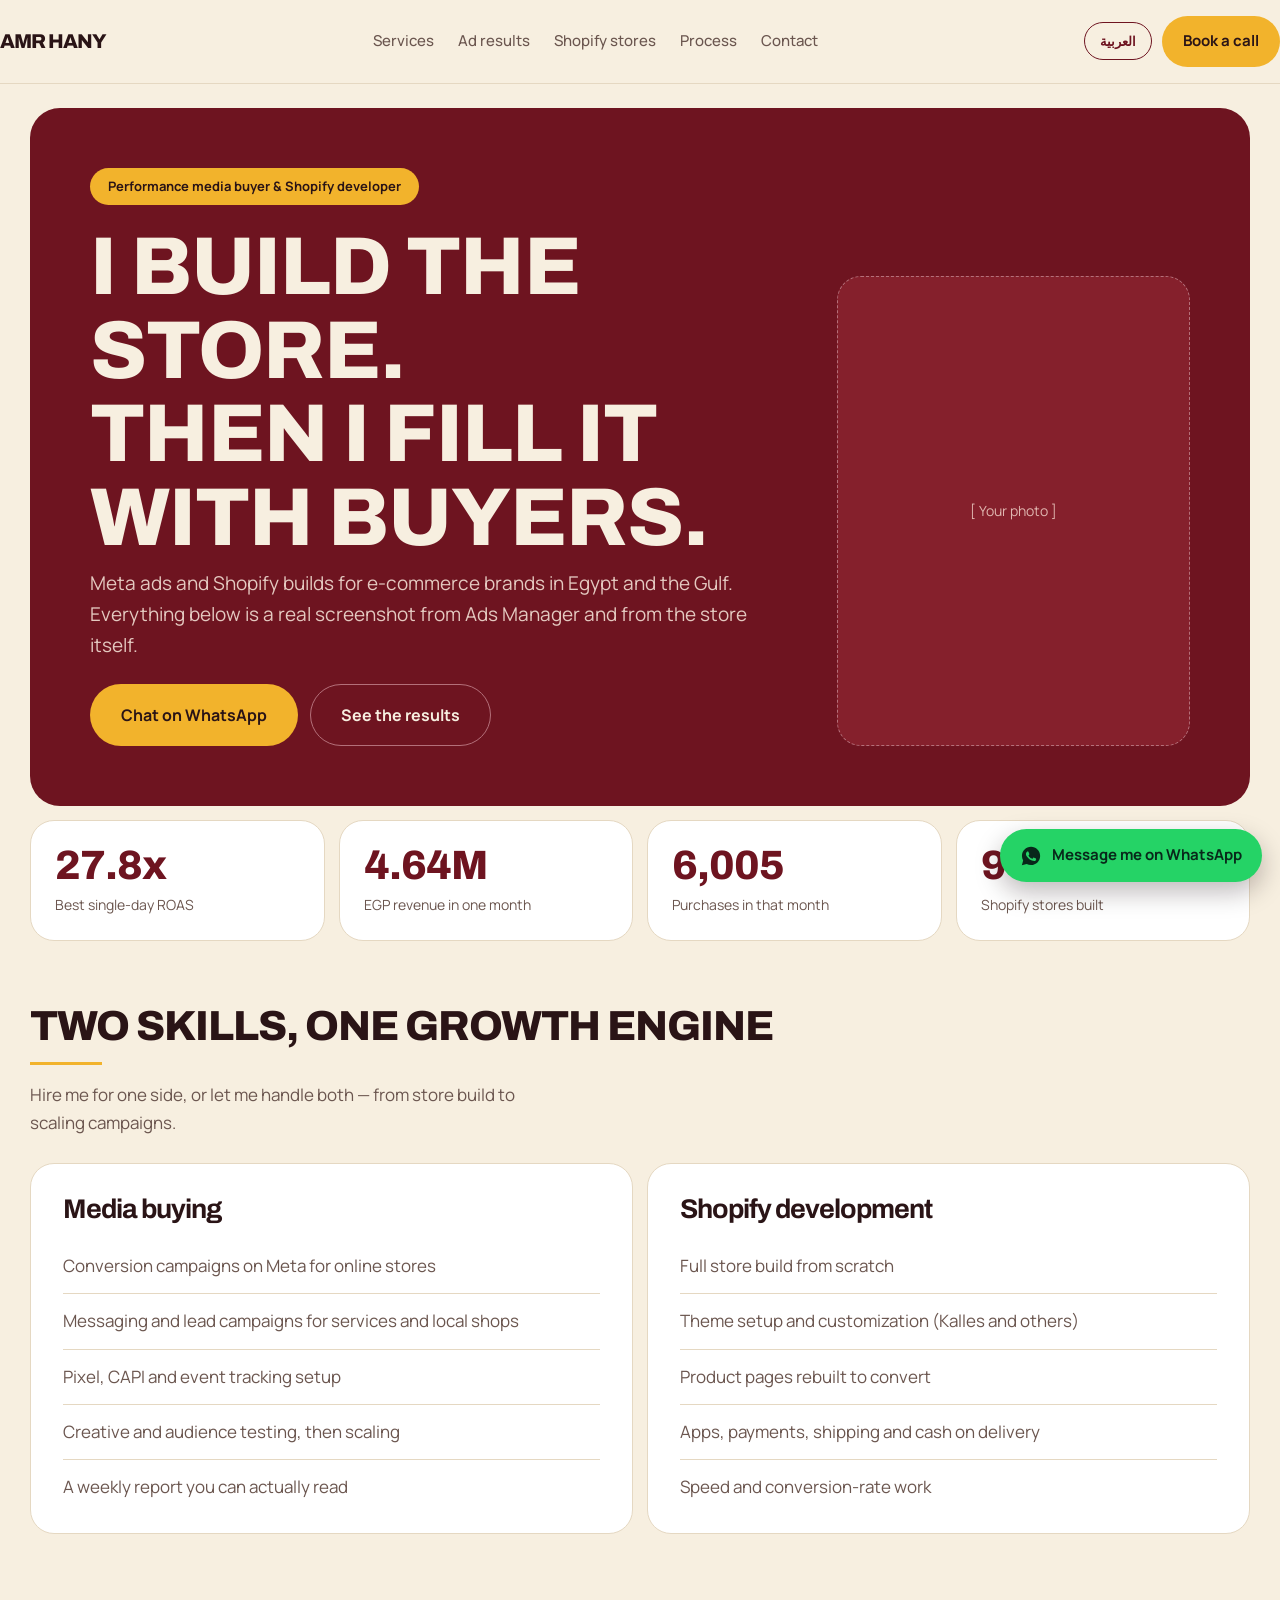
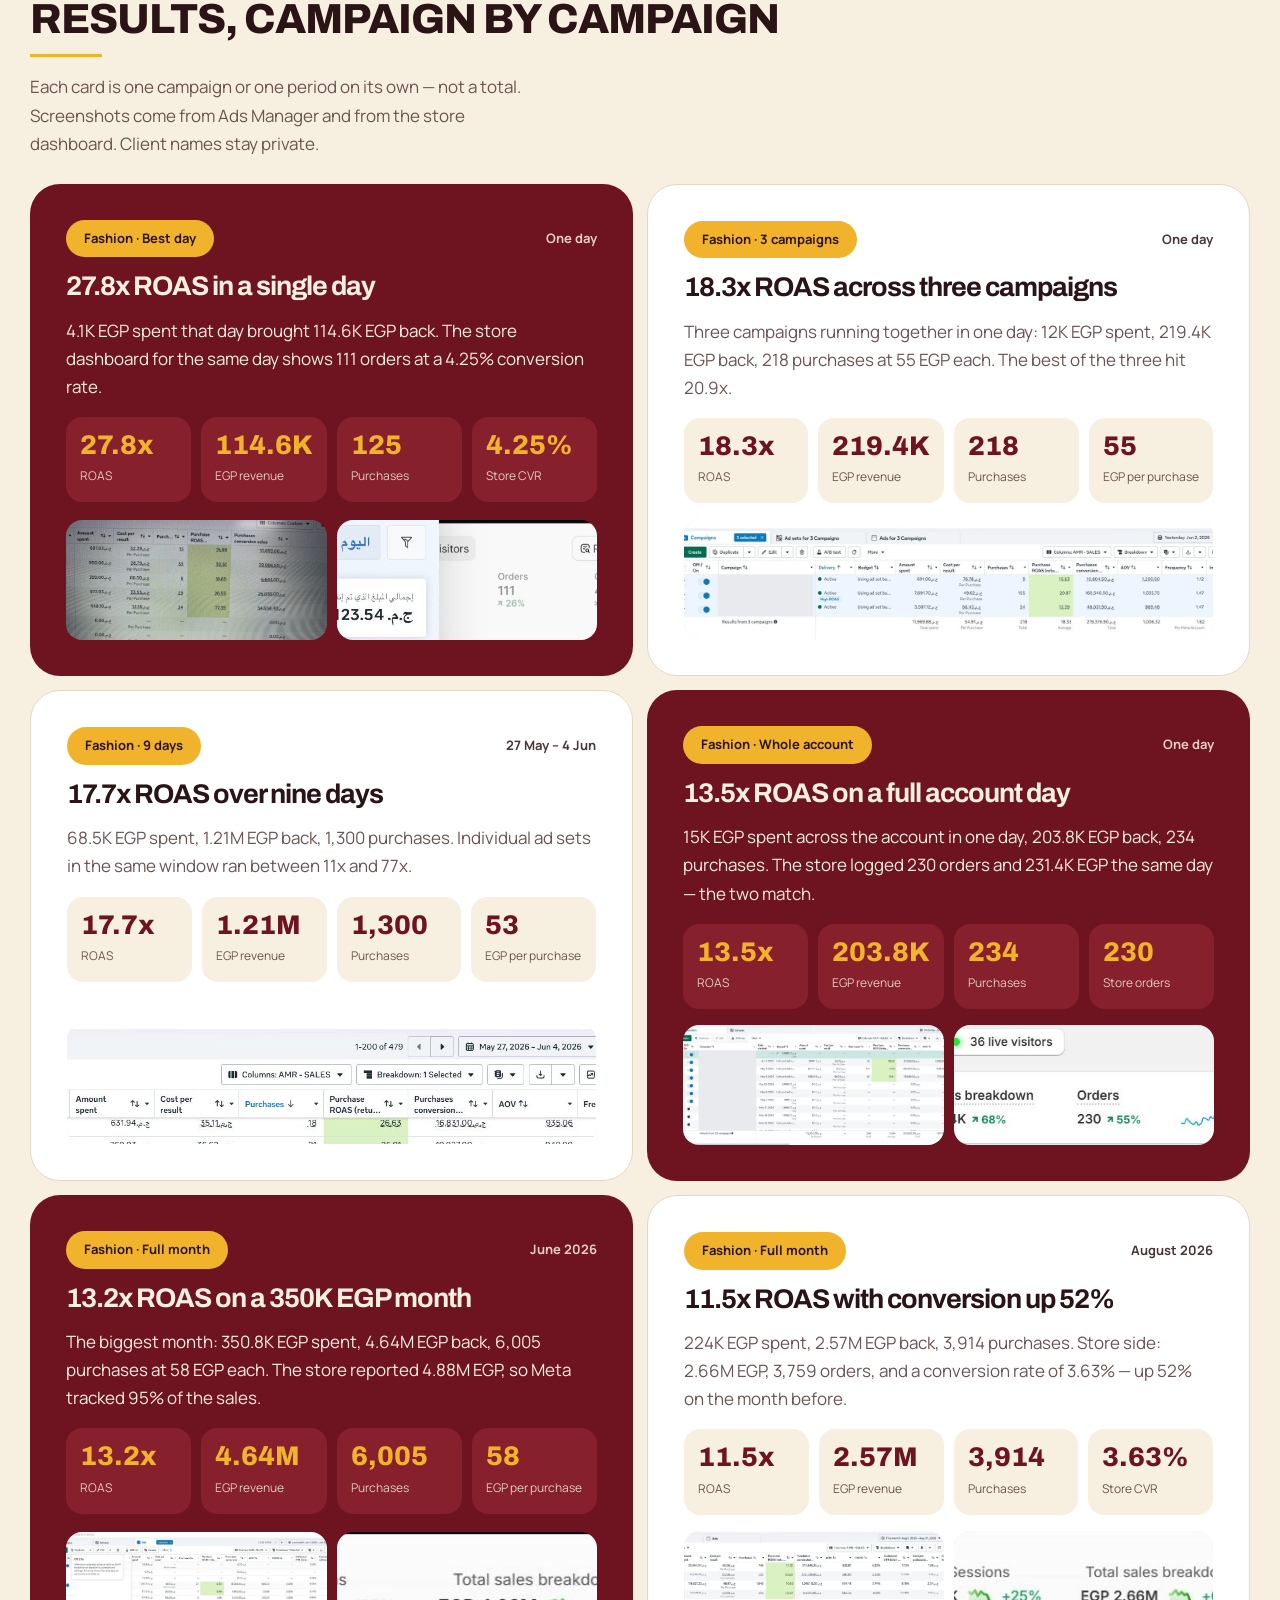
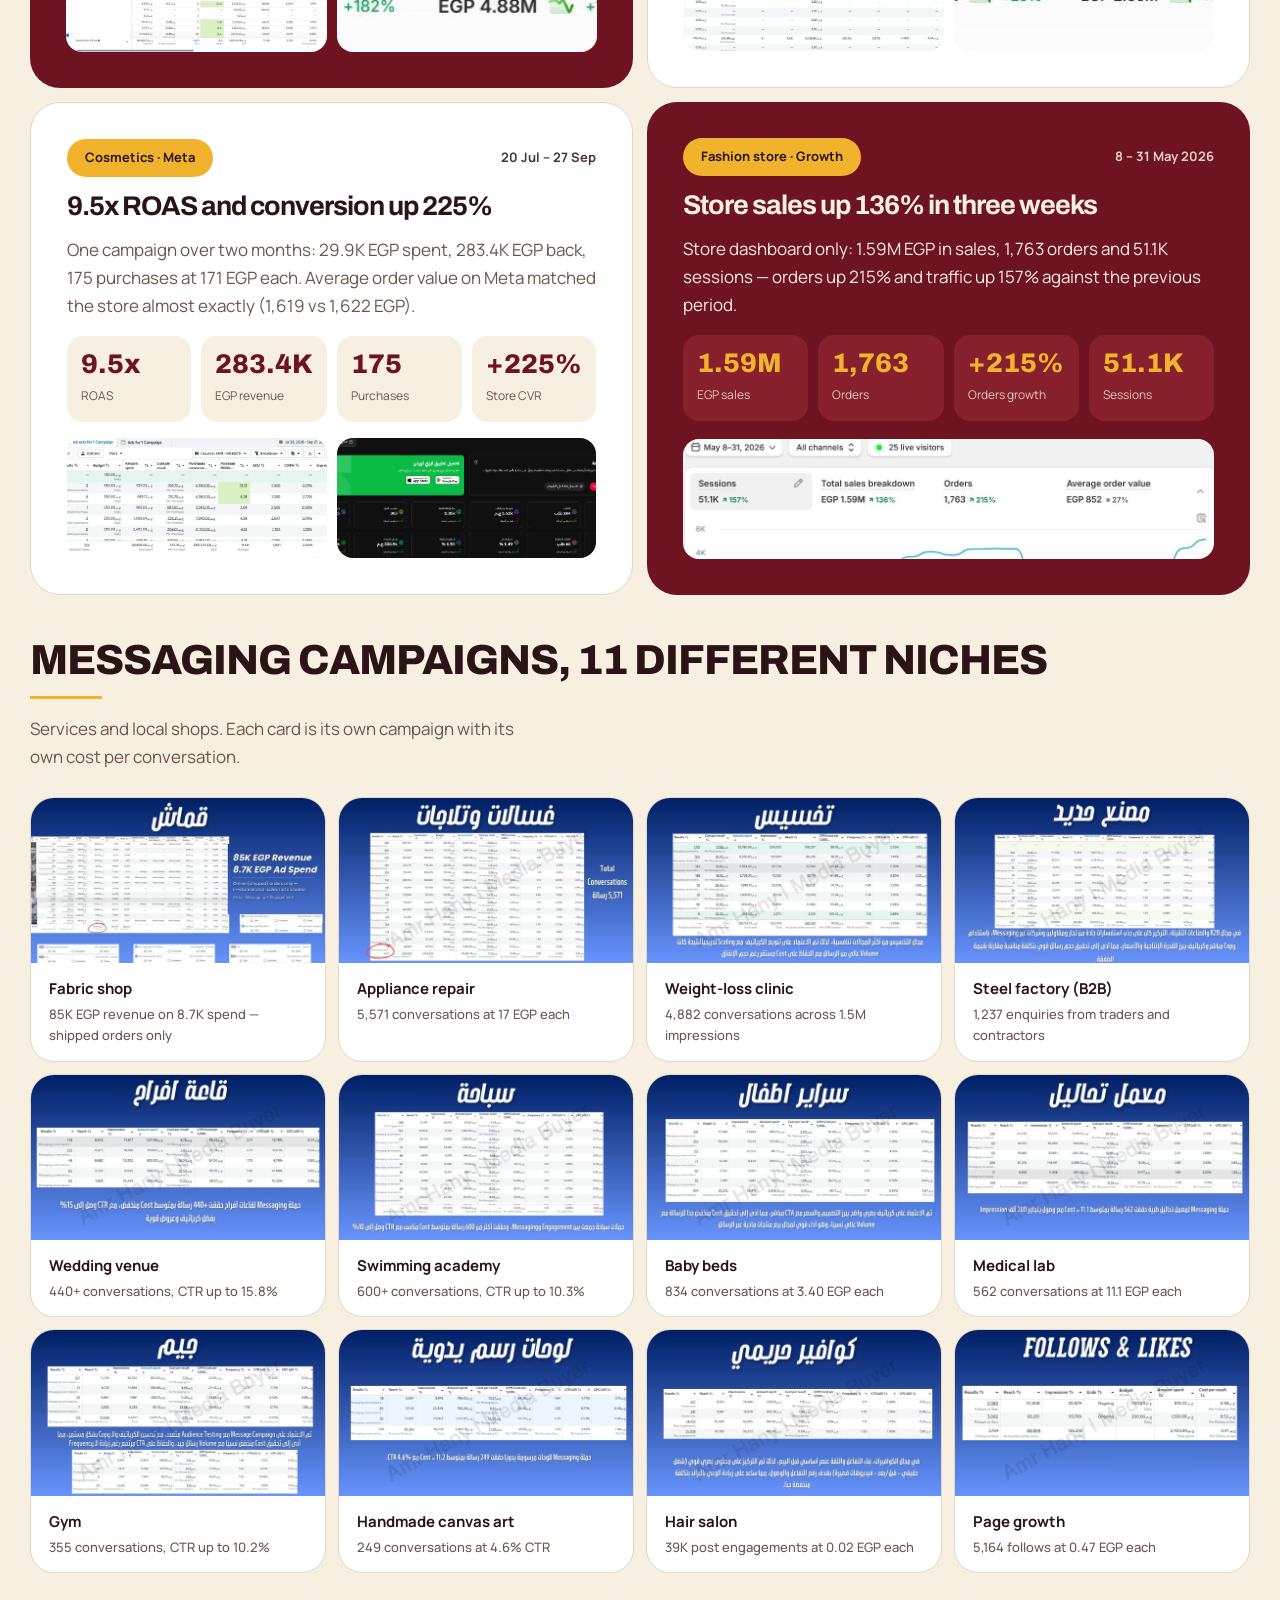
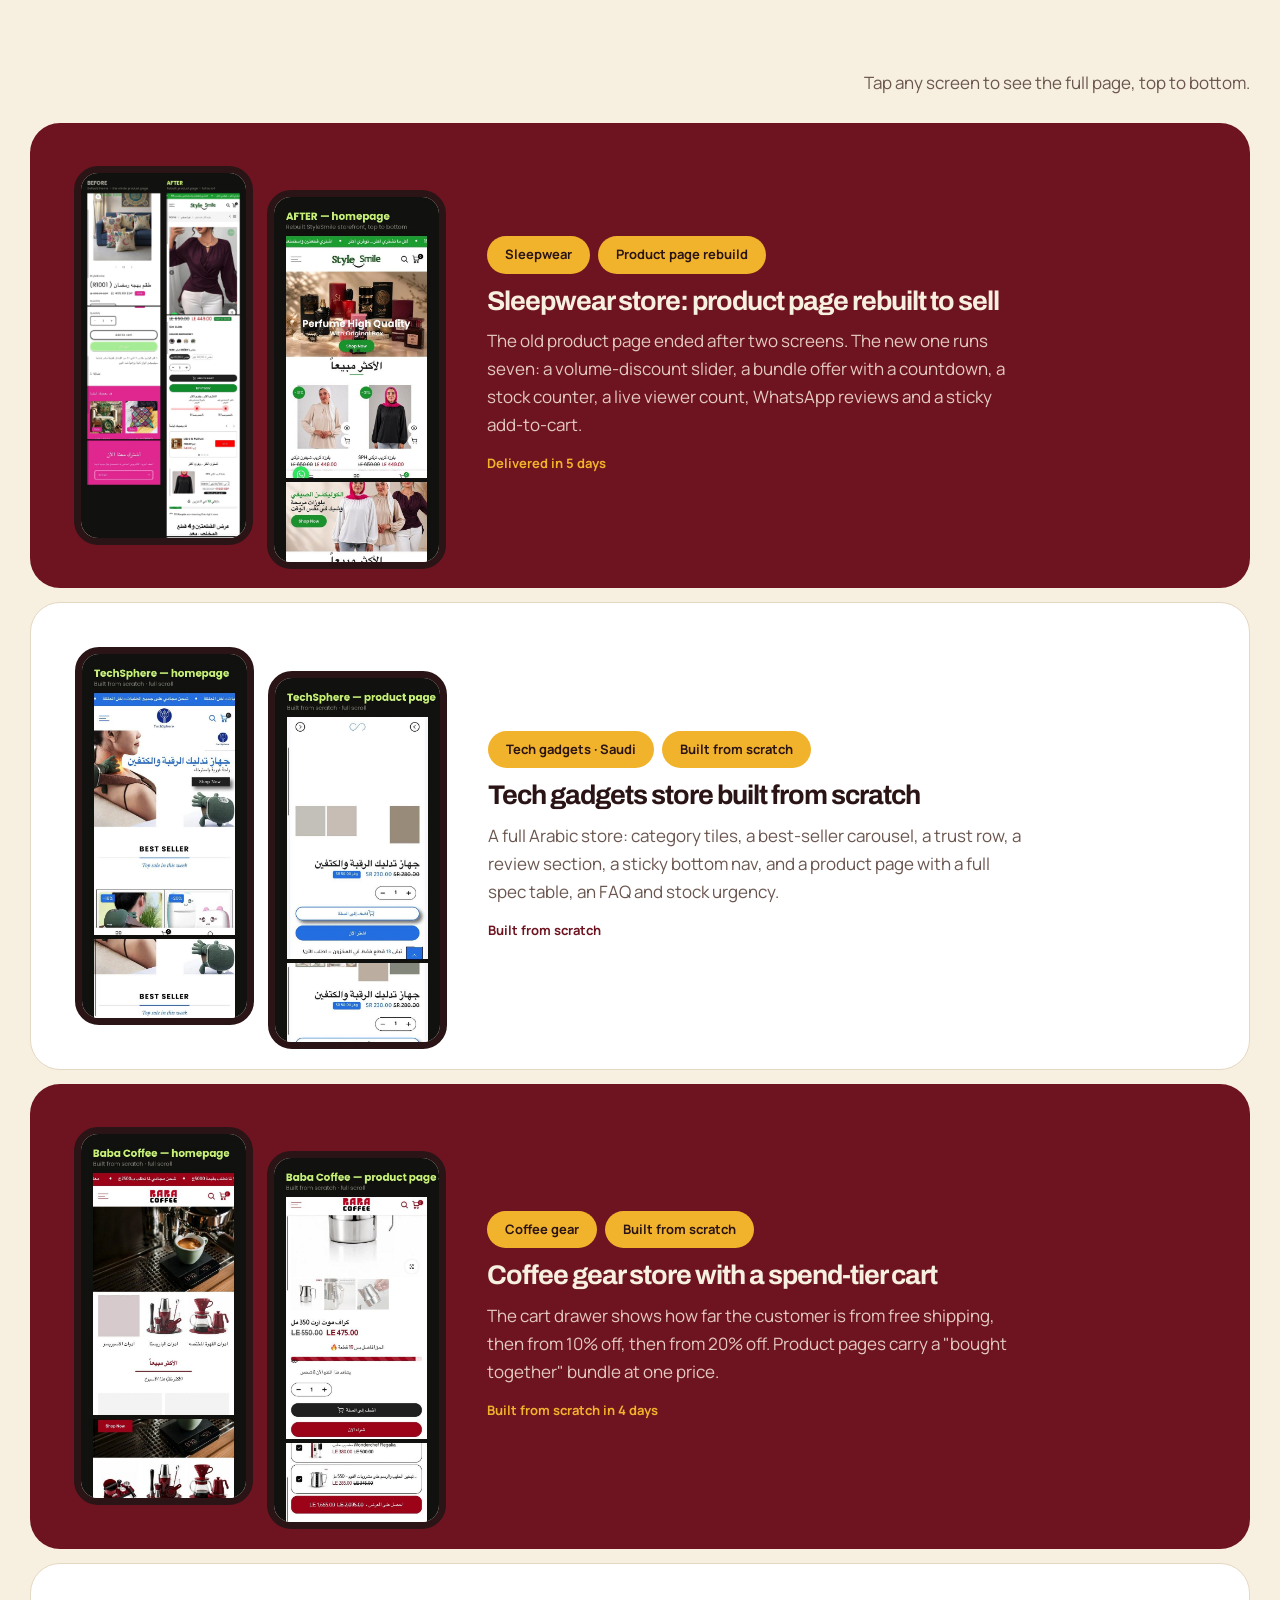
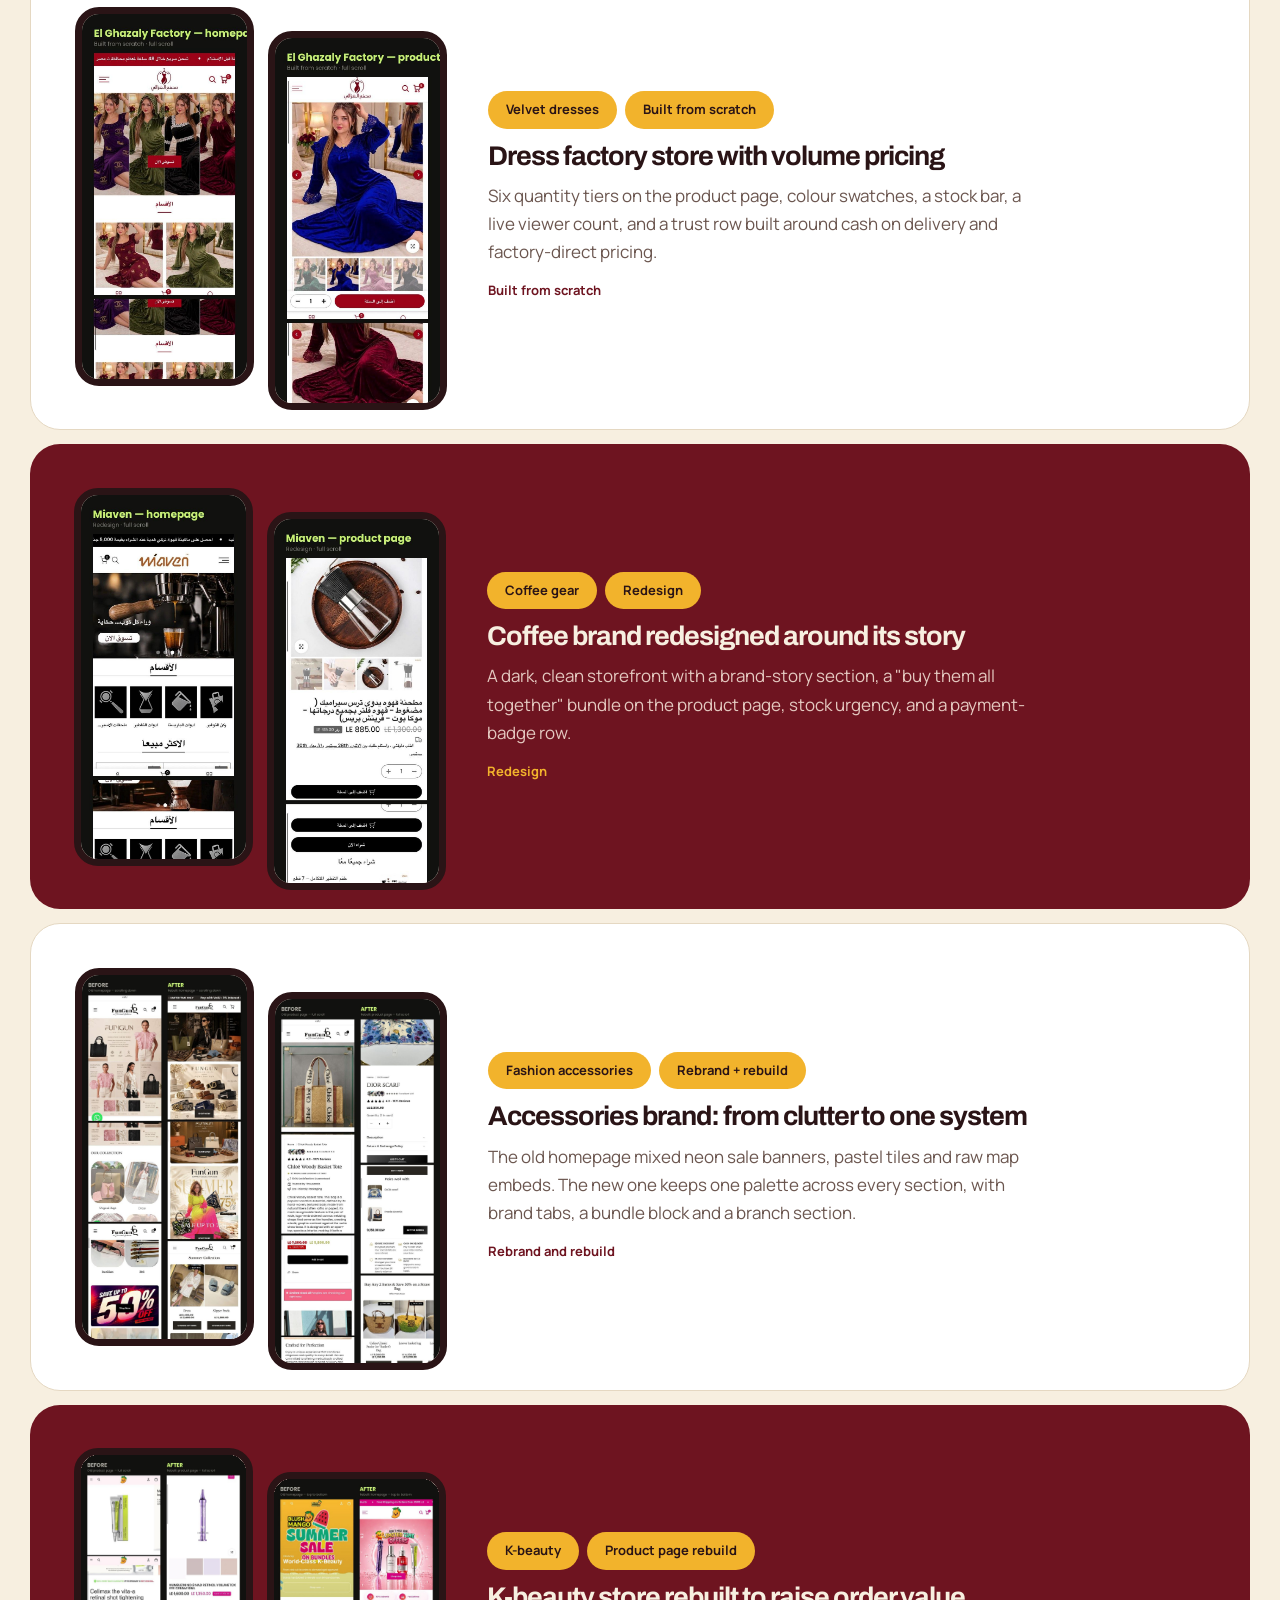
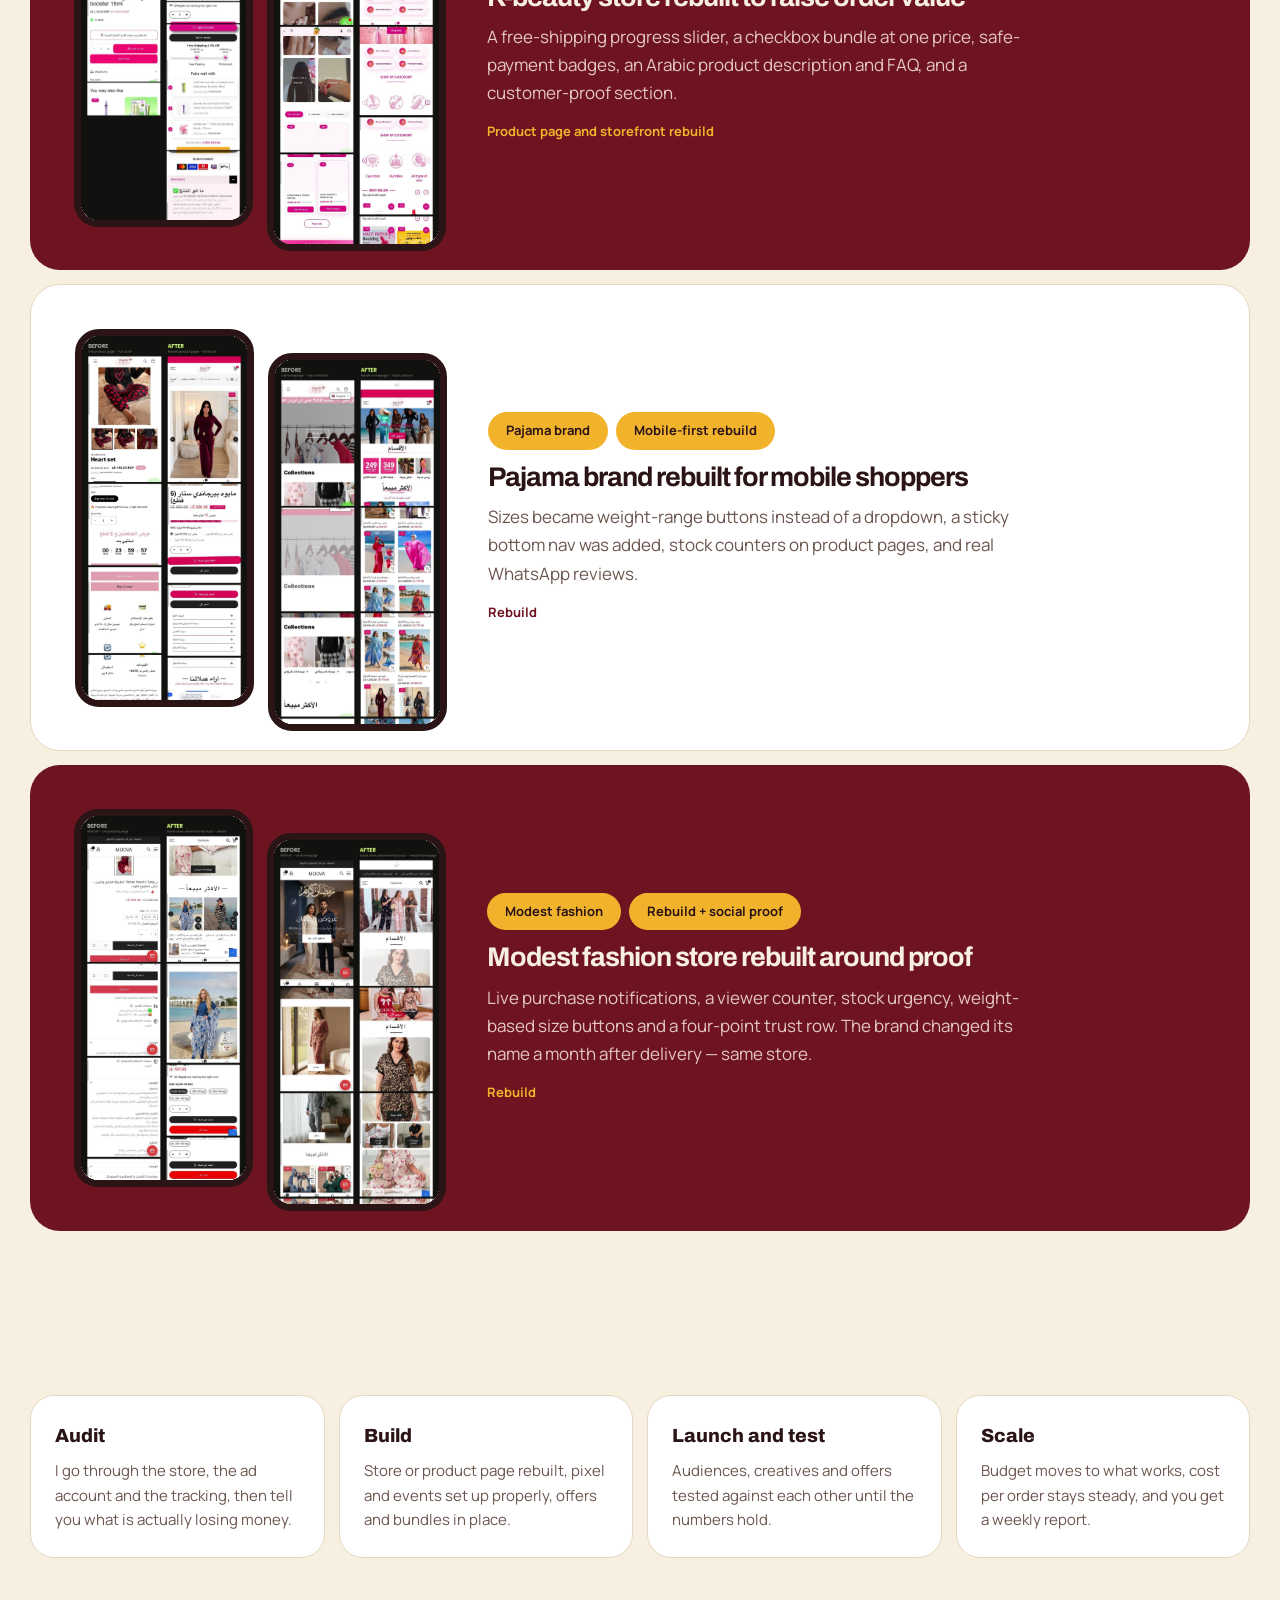
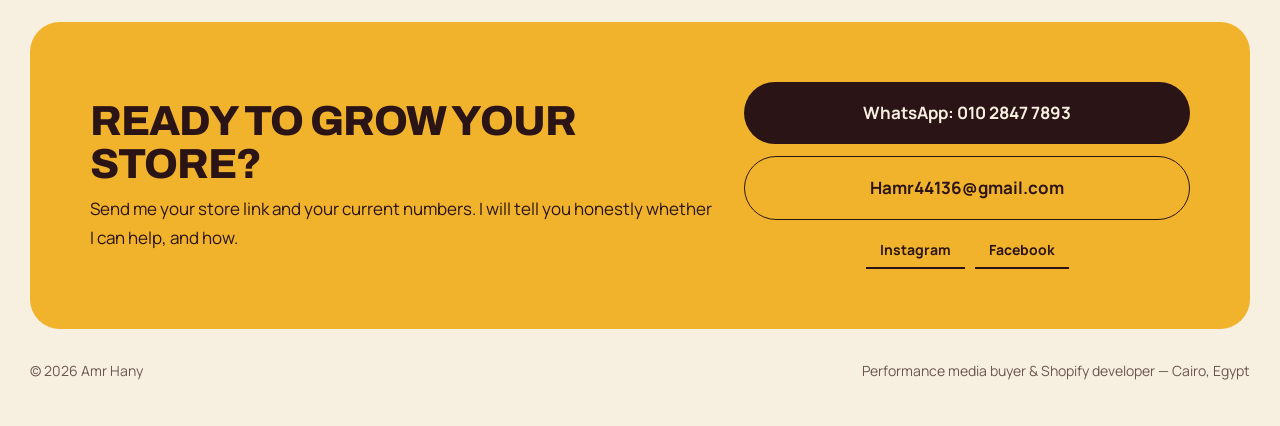
==== index.html @ 9f59ddbc "Add files via upload" ====
<!doctype html>
<html lang="en" dir="ltr">
<head>
<meta charset="utf-8">
<meta name="viewport" content="width=device-width, initial-scale=1">
<title>Amr Hany — Performance Media Buyer &amp; Shopify Developer</title>
<meta name="description" content="Meta ads and Shopify builds for e-commerce brands in Egypt and the Gulf. Real numbers from Ads Manager and from the stores themselves.">
<meta property="og:title" content="Amr Hany — Performance Media Buyer &amp; Shopify Developer">
<meta property="og:description" content="Meta ads and Shopify builds for e-commerce brands. Real numbers, screenshot by screenshot.">
<meta property="og:type" content="website">
<link rel="preconnect" href="https://fonts.googleapis.com">
<link rel="preconnect" href="https://fonts.gstatic.com" crossorigin>
<link href="https://fonts.googleapis.com/css2?family=Archivo:wght@500;700;800&family=Manrope:wght@400;500;700&family=Cairo:wght@400;600;700;800&display=swap" rel="stylesheet">
<style>
/* ============================================================
   COLORS — change these to recolor the whole site
   ============================================================ */
:root{
  --wine:#6E1420;
  --wine-deep:#2A1416;
  --wine-soft:#85202C;
  --cream:#F7EFE0;
  --cream-line:#E5D8C2;
  --mustard:#F2B32C;
  --white:#FFFFFF;
  --muted:#6B564F;
  --muted-dark:#E4C9C0;
  --pad:30px;
  --r-lg:30px;
  --r-md:24px;
  --r-sm:16px;
}
*{box-sizing:border-box}
html{scroll-behavior:smooth}
body{
  margin:0;background:var(--cream);color:var(--wine-deep);
  font-family:Manrope,'Segoe UI',sans-serif;font-size:17px;line-height:1.65;
  -webkit-font-smoothing:antialiased;
}
h1,h2,h3,h4,.num,.brandmark{font-family:Archivo,sans-serif;letter-spacing:-1px;line-height:1.02;margin:0}
h1{font-weight:800;font-size:clamp(38px,7vw,82px);text-transform:uppercase}
h2{font-weight:800;font-size:clamp(28px,4.2vw,42px);text-transform:uppercase}
h3{font-weight:700;font-size:clamp(21px,2.5vw,27px)}
p{margin:0}
img{max-width:100%;display:block}
a{color:inherit;text-decoration:none}
:focus-visible{outline:3px solid var(--mustard);outline-offset:3px}

/* ---------- Arabic / RTL ---------- */
html[dir="rtl"] body{font-family:Cairo,'Segoe UI',sans-serif;font-size:17px;line-height:1.9}
html[dir="rtl"] h1,html[dir="rtl"] h2,html[dir="rtl"] h3,html[dir="rtl"] h4{
  font-family:Cairo,sans-serif;letter-spacing:0;text-transform:none;font-weight:800;
}
html[dir="rtl"] h1{font-size:clamp(30px,5.4vw,60px);line-height:1.35}
html[dir="rtl"] h2{font-size:clamp(24px,3.4vw,36px);line-height:1.4}
html[dir="rtl"] h3{font-size:clamp(19px,2.2vw,25px);line-height:1.5}
html[dir="rtl"] .pill,html[dir="rtl"] .btn{font-weight:700}
html[dir="rtl"] .pill{padding:9px 20px}
html[dir="rtl"] nav ul{font-weight:600}
html[dir="rtl"] .svc-card li{padding:15px 0}
/* numbers stay left-to-right inside Arabic */
.num,.kpi b,.brandmark{direction:ltr;unicode-bidi:isolate}

.wrap{max-width:1360px;margin:0 auto;padding:0 var(--pad)}
.pill{display:inline-flex;align-items:center;gap:8px;padding:8px 18px;border-radius:999px;font-size:13px;font-weight:700}
.btn{display:inline-flex;align-items:center;justify-content:center;padding:17px 30px;border-radius:999px;font-weight:700;font-size:16px;border:1.5px solid transparent;cursor:pointer;font-family:inherit}
.btn-gold{background:var(--mustard);color:var(--wine-deep)}
.btn-gold:hover{background:#e0a21f}
.btn-out-light{border-color:#B4707A;color:var(--cream)}

header{position:sticky;top:0;z-index:40;background:rgba(247,239,224,.93);backdrop-filter:blur(8px);border-bottom:1px solid var(--cream-line)}
.head{display:flex;align-items:center;justify-content:space-between;gap:18px;padding:16px 0}
.brandmark{font-weight:800;font-size:20px;text-transform:uppercase}
nav ul{display:flex;gap:24px;list-style:none;margin:0;padding:0;font-size:15px;font-weight:500;color:var(--muted)}
nav a:hover{color:var(--wine)}
.head-right{display:flex;align-items:center;gap:10px}
#lang{padding:9px 15px;border-radius:999px;border:1.5px solid var(--wine);background:none;color:var(--wine);font-weight:700;font-size:13px;cursor:pointer;font-family:inherit}
.head .btn{padding:12px 20px;font-size:15px}
@media(max-width:1080px){nav{display:none}}

.hero{margin-top:24px;border-radius:var(--r-lg);background:var(--wine);color:var(--cream);padding:clamp(30px,5vw,60px);display:grid;grid-template-columns:1.6fr .8fr;gap:42px;align-items:end}
.hero .pill{background:var(--mustard);color:var(--wine-deep)}
.hero p.lede{max-width:58ch;font-size:clamp(16px,1.6vw,19px);color:var(--muted-dark);margin-top:8px}
.hero .cta{display:flex;flex-wrap:wrap;gap:12px;margin-top:22px}
.hero h1{margin:20px 0 0}
.photo{aspect-ratio:3/4;border-radius:var(--r-md);background:var(--wine-soft);border:1px dashed #B4707A;display:grid;place-items:center;color:#E0B6B0;font-size:14px;overflow:hidden}
.photo img{width:100%;height:100%;object-fit:cover}
@media(max-width:900px){.hero{grid-template-columns:1fr}.photo{max-width:250px}}

.stats{display:grid;grid-template-columns:repeat(4,1fr);gap:14px;margin-top:14px}
.stat{background:var(--white);border:1px solid var(--cream-line);border-radius:var(--r-md);padding:24px}
.num{font-weight:800;font-size:clamp(30px,3.2vw,44px);color:var(--wine)}
.stat span{display:block;color:var(--muted);font-size:14px;margin-top:6px}
@media(max-width:820px){.stats{grid-template-columns:repeat(2,1fr)}}

section{padding:64px 0 0}
.sec-head{display:flex;flex-wrap:wrap;gap:16px;align-items:end;justify-content:space-between;margin-bottom:26px}
.sec-head p{max-width:50ch;color:var(--muted)}

.svc{display:grid;grid-template-columns:1fr 1fr;gap:14px}
.svc-card{background:var(--white);border:1px solid var(--cream-line);border-radius:var(--r-md);padding:32px}
.svc-card h3{margin-bottom:16px}
.svc-card ul{list-style:none;margin:0;padding:0}
.svc-card li{padding:13px 0;border-bottom:1px solid var(--cream-line);color:var(--muted)}
.svc-card li:last-child{border-bottom:0;padding-bottom:0}
@media(max-width:820px){.svc{grid-template-columns:1fr}}

/* ad case cards */
.cases{display:grid;grid-template-columns:1fr 1fr;gap:14px}
.case{background:var(--wine);color:var(--cream);border-radius:var(--r-lg);padding:clamp(24px,3vw,36px);display:flex;flex-direction:column;gap:16px}
.case.light{background:var(--white);color:var(--wine-deep);border:1px solid var(--cream-line)}
.case.light p{color:var(--muted)}
.case .tag{background:var(--mustard);color:var(--wine-deep)}
.case .per{font-size:13px;font-weight:700;opacity:.85}
.kpis{display:grid;grid-template-columns:repeat(4,1fr);gap:10px}
.kpi{background:var(--wine-soft);border-radius:var(--r-sm);padding:14px}
.case.light .kpi{background:#F7EFE0}
.kpi b{display:block;font-family:Archivo,sans-serif;font-weight:800;font-size:clamp(20px,2.2vw,27px);color:var(--mustard);line-height:1.1}
.case.light .kpi b{color:var(--wine)}
.kpi span{font-size:12px;color:var(--muted-dark)}
.case.light .kpi span{color:var(--muted)}
.shots{display:grid;grid-template-columns:repeat(auto-fit,minmax(150px,1fr));gap:10px;margin-top:auto}
.shot{border-radius:var(--r-sm);overflow:hidden;background:var(--wine-soft);cursor:zoom-in}
.case.light .shot{background:#F0E8D8}
.shot img{width:100%;height:120px;object-fit:cover;object-position:top}
@media(max-width:1000px){.cases{grid-template-columns:1fr}}
@media(max-width:560px){.kpis{grid-template-columns:repeat(2,1fr)}}

.msg-grid{display:grid;grid-template-columns:repeat(auto-fill,minmax(250px,1fr));gap:12px}
.msg{background:var(--white);border:1px solid var(--cream-line);border-radius:var(--r-md);overflow:hidden;cursor:zoom-in}
.msg img{width:100%;aspect-ratio:16/9;object-fit:cover}
.msg div{padding:14px 18px;font-weight:700;font-size:15px}
.msg small{display:block;color:var(--muted);font-weight:500;font-size:13px;margin-top:2px}

.store{background:var(--wine);border-radius:var(--r-lg);padding:clamp(24px,3.4vw,44px);display:grid;grid-template-columns:auto 1fr;gap:clamp(22px,3.2vw,44px);align-items:center;margin-bottom:14px;color:var(--cream)}
.store:nth-child(even){background:var(--white);color:var(--wine-deep);border:1px solid var(--cream-line)}
.store:nth-child(even) p{color:var(--muted)}
.store:nth-child(even) .phone{border-color:var(--wine-deep)}
.phones{display:flex;gap:14px}
.phone{width:clamp(115px,14vw,180px);aspect-ratio:9/19;border-radius:24px;border:7px solid var(--wine-deep);background:var(--cream);overflow:hidden;cursor:zoom-in}
.phone:last-child{transform:translateY(24px)}
.phone img{width:100%;height:auto;display:block;will-change:transform;transition:transform 0s linear}
.store p{color:var(--muted-dark);max-width:54ch;margin-top:12px}
.store .tags{display:flex;flex-wrap:wrap;gap:8px}
.store .tag{background:var(--mustard);color:var(--wine-deep)}
.store .built{font-size:13px;font-weight:700;color:var(--mustard);margin-top:14px}
.store:nth-child(even) .built{color:var(--wine)}
@media(max-width:860px){.store{grid-template-columns:1fr}.phone:last-child{transform:none}}

.steps{display:grid;grid-template-columns:repeat(4,1fr);gap:14px}
.step{background:var(--white);border:1px solid var(--cream-line);border-radius:var(--r-md);padding:24px}
.step b{display:block;font-family:Archivo,sans-serif;font-weight:800;font-size:19px;margin-bottom:8px}
html[dir="rtl"] .step b{font-family:Cairo,sans-serif}
.step p{color:var(--muted);font-size:15px}
@media(max-width:820px){.steps{grid-template-columns:repeat(2,1fr)}}

.contact{margin:64px 0 0;border-radius:var(--r-lg);background:var(--mustard);color:var(--wine-deep);padding:clamp(30px,5vw,60px);display:grid;grid-template-columns:1.4fr 1fr;gap:30px;align-items:center}
.contact h2{margin-bottom:10px}
.contact .lines{display:flex;flex-direction:column;gap:12px}
.contact .lines a{background:var(--wine-deep);color:var(--cream);padding:17px 24px;border-radius:999px;font-weight:700;text-align:center}
.contact .lines a.alt{background:transparent;border:1.5px solid var(--wine-deep);color:var(--wine-deep)}
@media(max-width:820px){.contact{grid-template-columns:1fr}}
footer{padding:30px 0 44px;color:var(--muted);font-size:14px;display:flex;flex-wrap:wrap;gap:12px;justify-content:space-between}

.wa{position:fixed;inset-inline-end:18px;bottom:18px;z-index:60;display:inline-flex;align-items:center;gap:10px;
  background:#25D366;color:#08281A;padding:14px 20px;border-radius:999px;font-weight:700;font-size:15px;
  box-shadow:0 10px 26px rgba(20,8,10,.28);transition:transform .2s ease}
.wa:hover{transform:translateY(-2px)}
.wa svg{width:22px;height:22px;flex-shrink:0}
.wa span{white-space:nowrap}
@media(max-width:600px){.wa{padding:14px;gap:0}.wa span{display:none}}

#lb{position:fixed;inset:0;background:rgba(20,8,10,.94);z-index:90;display:none;padding:22px;overflow:auto}
#lb.on{display:block}
#lb img{margin:0 auto;max-width:min(1100px,94vw);border-radius:12px}
#lb button{position:fixed;top:16px;right:16px;width:46px;height:46px;border-radius:999px;border:0;background:var(--mustard);color:var(--wine-deep);font-size:22px;font-weight:700;cursor:pointer}

.sec-head h2,.hero h1{opacity:0;transform:translateY(18px);transition:opacity .7s ease,transform .7s cubic-bezier(.2,.7,.2,1)}
.sec-head h2.in,.hero h1.in{opacity:1;transform:none}
.sec-head h2::after{content:"";display:block;height:3px;width:0;background:var(--mustard);margin-top:14px;transition:width .8s .25s cubic-bezier(.2,.7,.2,1)}
.sec-head h2.in::after{width:72px}
.stat .num{font-variant-numeric:tabular-nums}
@media (prefers-reduced-motion:reduce){
  html{scroll-behavior:auto}
  .sec-head h2,.hero h1{opacity:1;transform:none;transition:none}
  .sec-head h2::after{width:72px;transition:none}
  .phone img{transition:none !important;transform:none !important}
}
</style>
</head>
<body>

<header>
  <div class="wrap head">
    <div class="brandmark">Amr Hany</div>
    <nav>
      <ul>
        <li><a href="#services" data-i18n="nav1">Services</a></li>
        <li><a href="#ads" data-i18n="nav2">Ad results</a></li>
        <li><a href="#stores" data-i18n="nav3">Shopify stores</a></li>
        <li><a href="#process" data-i18n="nav4">Process</a></li>
        <li><a href="#contact" data-i18n="nav5">Contact</a></li>
      </ul>
    </nav>
    <div class="head-right">
      <button id="lang" onclick="setLang(document.documentElement.lang==='en'?'ar':'en')">العربية</button>
      <a class="btn btn-gold" href="https://wa.me/201028477893" data-i18n="cta1">Book a call</a>
    </div>
  </div>
</header>

<main>
<div class="wrap">

  <section class="hero" style="padding-top:clamp(30px,5vw,60px)">
    <div>
      <span class="pill" data-i18n="role">Performance media buyer &amp; Shopify developer</span>
      <h1 data-i18n-html="h1">I build the store.<br>Then I fill it<br>with buyers.</h1>
      <p class="lede" data-i18n="lede">Meta ads and Shopify builds for e-commerce brands in Egypt and the Gulf. Everything below is a real screenshot from Ads Manager and from the store itself.</p>
      <div class="cta">
        <a class="btn btn-gold" href="https://wa.me/201028477893" data-i18n="cta2">Chat on WhatsApp</a>
        <a class="btn btn-out-light" href="#ads" data-i18n="cta3">See the results</a>
      </div>
    </div>
    <div class="photo"><span data-i18n="photo">[ Your photo ]</span></div>
  </section>

  <div class="stats">
    <div class="stat"><div class="num">27.8x</div><span data-i18n="s1">Best single-day ROAS</span></div>
    <div class="stat"><div class="num">4.64M</div><span data-i18n="s2">EGP revenue in one month</span></div>
    <div class="stat"><div class="num">6,005</div><span data-i18n="s3">Purchases in that month</span></div>
    <div class="stat"><div class="num">9</div><span data-i18n="s4">Shopify stores built</span></div>
  </div>

  <section id="services">
    <div class="sec-head">
      <h2 data-i18n="svcTitle">Two skills, one growth engine</h2>
      <p data-i18n="svcSub">Hire me for one side, or let me handle both — from store build to scaling campaigns.</p>
    </div>
    <div class="svc">
      <div class="svc-card">
        <h3 data-i18n="svcA">Media buying</h3>
        <ul>
          <li data-i18n="svcA1">Conversion campaigns on Meta for online stores</li>
          <li data-i18n="svcA2">Messaging and lead campaigns for services and local shops</li>
          <li data-i18n="svcA3">Pixel, CAPI and event tracking setup</li>
          <li data-i18n="svcA4">Creative and audience testing, then scaling</li>
          <li data-i18n="svcA5">A weekly report you can actually read</li>
        </ul>
      </div>
      <div class="svc-card">
        <h3 data-i18n="svcB">Shopify development</h3>
        <ul>
          <li data-i18n="svcB1">Full store build from scratch</li>
          <li data-i18n="svcB2">Theme setup and customization (Kalles and others)</li>
          <li data-i18n="svcB3">Product pages rebuilt to convert</li>
          <li data-i18n="svcB4">Apps, payments, shipping and cash on delivery</li>
          <li data-i18n="svcB5">Speed and conversion-rate work</li>
        </ul>
      </div>
    </div>
  </section>

  <section id="ads">
    <div class="sec-head">
      <h2 data-i18n="adsTitle">Results, campaign by campaign</h2>
      <p data-i18n="adsSub">Each card is one campaign or one period on its own — not a total. Screenshots come from Ads Manager and from the store dashboard. Client names stay private.</p>
    </div>
    <div class="cases" id="caseList"></div>

    <div class="sec-head" style="margin-top:44px">
      <h2 data-i18n="msgTitle">Messaging campaigns, 11 different niches</h2>
      <p data-i18n="msgSub">Services and local shops. Each card is its own campaign with its own cost per conversation.</p>
    </div>
    <div class="msg-grid" id="msgGrid"></div>
  </section>

  <section id="stores">
    <div class="sec-head">
      <h2 data-i18n="stTitle">Shopify stores I built</h2>
      <p data-i18n="stSub">Tap any screen to see the full page, top to bottom.</p>
    </div>
    <div id="storeList"></div>
  </section>

  <section id="process">
    <div class="sec-head"><h2 data-i18n="prTitle">How we work together</h2></div>
    <div class="steps">
      <div class="step"><b data-i18n="p1t">Audit</b><p data-i18n="p1b">I go through the store, the ad account and the tracking, then tell you what is actually losing money.</p></div>
      <div class="step"><b data-i18n="p2t">Build</b><p data-i18n="p2b">Store or product page rebuilt, pixel and events set up properly, offers and bundles in place.</p></div>
      <div class="step"><b data-i18n="p3t">Launch and test</b><p data-i18n="p3b">Audiences, creatives and offers tested against each other until the numbers hold.</p></div>
      <div class="step"><b data-i18n="p4t">Scale</b><p data-i18n="p4b">Budget moves to what works, cost per order stays steady, and you get a weekly report.</p></div>
    </div>
  </section>

  <section class="contact" id="contact">
    <div>
      <h2 data-i18n="coTitle">Ready to grow your store?</h2>
      <p data-i18n="coBody">Send me your store link and your current numbers. I will tell you honestly whether I can help, and how.</p>
    </div>
    <div class="lines">
      <a href="https://wa.me/201028477893">WhatsApp: 010 2847 7893</a>
      <a class="alt" href="mailto:Hamr44136@gmail.com">Hamr44136@gmail.com</a>
      <div style="display:flex;gap:10px;justify-content:center;font-weight:700;font-size:14px">
        <a href="https://instagram.com/amrhany_10" style="background:transparent;color:var(--wine-deep);padding:6px 14px;border-bottom:2px solid var(--wine-deep);border-radius:0">Instagram</a>
        <a href="https://facebook.com/amrhany00" style="background:transparent;color:var(--wine-deep);padding:6px 14px;border-bottom:2px solid var(--wine-deep);border-radius:0">Facebook</a>
      </div>
    </div>
  </section>

  <footer>
    <span>© 2026 Amr Hany</span>
    <span data-i18n="foot">Performance media buyer &amp; Shopify developer — Cairo, Egypt</span>
  </footer>

</div>
</main>

<a class="wa" href="https://wa.me/201028477893" target="_blank" rel="noopener" aria-label="WhatsApp">
  <svg viewBox="0 0 24 24" fill="currentColor" aria-hidden="true"><path d="M12.04 2C6.58 2 2.13 6.45 2.13 11.91c0 1.75.46 3.45 1.32 4.95L2 22l5.25-1.38a9.9 9.9 0 004.79 1.22h.01c5.46 0 9.91-4.45 9.91-9.91C21.96 6.45 17.5 2 12.04 2zm5.8 14.03c-.25.7-1.45 1.34-2 1.4-.55.06-1.07.08-1.84-.12-.46-.12-1.06-.32-1.83-.65-2.7-1.17-4.46-3.9-4.6-4.08-.13-.18-1.1-1.46-1.1-2.79 0-1.32.69-1.97.94-2.24.25-.27.54-.34.73-.34.18 0 .37 0 .53.01.17.01.4-.06.62.48.23.55.78 1.9.85 2.04.07.14.11.3.02.48-.09.18-.14.3-.27.46-.14.16-.29.36-.41.48-.14.14-.28.29-.12.57.16.27.7 1.16 1.51 1.88 1.04.93 1.91 1.22 2.18 1.36.27.14.43.12.59-.07.16-.19.68-.79.86-1.06.18-.27.37-.23.62-.14.25.09 1.6.75 1.87.89.27.14.46.2.53.32.07.11.07.66-.18 1.36z"/></svg>
  <span data-i18n="waBtn">Message me on WhatsApp</span>
</a>

<div id="lb" role="dialog" aria-modal="true"><button aria-label="Close" onclick="closeLb()">×</button><img id="lbImg" alt=""></div>

<script>
/* ============================================================
   AD CASES — each entry is one campaign / one period
   ============================================================ */
const CASES = [
  { dark:true,
    tag:{en:'Fashion · Best day',ar:'فاشون · أحسن يوم'},
    per:{en:'One day',ar:'يوم واحد'},
    title:{en:'27.8x ROAS in a single day',ar:'ROAS ٢٧.٨ في يوم واحد'},
    body:{en:'4.1K EGP spent that day brought 114.6K EGP back. The store dashboard for the same day shows 111 orders at a 4.25% conversion rate.',
          ar:'صرفت ٤.١ ألف جنيه في اليوم ورجعوا ١١٤.٦ ألف. ولوحة المتجر في نفس اليوم بتقول ١١١ أوردر ومعدل تحويل ٤.٢٥٪.'},
    kpis:[['27.8x',{en:'ROAS',ar:'ROAS'}],['114.6K',{en:'EGP revenue',ar:'جنيه مبيعات'}],['125',{en:'Purchases',ar:'أوردر'}],['4.25%',{en:'Store CVR',ar:'تحويل المتجر'}]],
    shots:['ads-day-meta.jpg','ads-day-store.jpg'] },

  { dark:false,
    tag:{en:'Fashion · 3 campaigns',ar:'فاشون · ٣ حملات'},
    per:{en:'One day',ar:'يوم واحد'},
    title:{en:'18.3x ROAS across three campaigns',ar:'ROAS ١٨.٣ على تلات حملات'},
    body:{en:'Three campaigns running together in one day: 12K EGP spent, 219.4K EGP back, 218 purchases at 55 EGP each. The best of the three hit 20.9x.',
          ar:'تلات حملات شغالة مع بعض في يوم: صرفت ١٢ ألف ورجعوا ٢١٩.٤ ألف، ٢١٨ أوردر بـ ٥٥ جنيه للأوردر. وأحسن حملة فيهم وصلت ٢٠.٩.'},
    kpis:[['18.3x',{en:'ROAS',ar:'ROAS'}],['219.4K',{en:'EGP revenue',ar:'جنيه مبيعات'}],['218',{en:'Purchases',ar:'أوردر'}],['55',{en:'EGP per purchase',ar:'جنيه للأوردر'}]],
    shots:['ads-3campaigns.jpg'] },

  { dark:false,
    tag:{en:'Fashion · 9 days',ar:'فاشون · ٩ أيام'},
    per:{en:'27 May – 4 Jun',ar:'٢٧ مايو – ٤ يونيو'},
    title:{en:'17.7x ROAS over nine days',ar:'ROAS ١٧.٧ في ٩ أيام'},
    body:{en:'68.5K EGP spent, 1.21M EGP back, 1,300 purchases. Individual ad sets in the same window ran between 11x and 77x.',
          ar:'صرفت ٦٨.٥ ألف ورجعوا ١.٢١ مليون، و١٣٠٠ أوردر. والأدسِتس لوحدها في نفس الفترة كانت بين ١١ و٧٧.'},
    kpis:[['17.7x',{en:'ROAS',ar:'ROAS'}],['1.21M',{en:'EGP revenue',ar:'جنيه مبيعات'}],['1,300',{en:'Purchases',ar:'أوردر'}],['53',{en:'EGP per purchase',ar:'جنيه للأوردر'}]],
    shots:['ads-9days.jpg'] },

  { dark:true,
    tag:{en:'Fashion · Whole account',ar:'فاشون · الحساب كله'},
    per:{en:'One day',ar:'يوم واحد'},
    title:{en:'13.5x ROAS on a full account day',ar:'ROAS ١٣.٥ على الحساب كله في يوم'},
    body:{en:'15K EGP spent across the account in one day, 203.8K EGP back, 234 purchases. The store logged 230 orders and 231.4K EGP the same day — the two match.',
          ar:'صرفت ١٥ ألف على الحساب كله في يوم ورجعوا ٢٠٣.٨ ألف، ٢٣٤ أوردر. والمتجر سجّل ٢٣٠ أوردر و٢٣١.٤ ألف في نفس اليوم — الرقمين مطابقين.'},
    kpis:[['13.5x',{en:'ROAS',ar:'ROAS'}],['203.8K',{en:'EGP revenue',ar:'جنيه مبيعات'}],['234',{en:'Purchases',ar:'أوردر'}],['230',{en:'Store orders',ar:'أوردر في المتجر'}]],
    shots:['ads-account-day.jpg','ads-store-day.jpg'] },

  { dark:true,
    tag:{en:'Fashion · Full month',ar:'فاشون · شهر كامل'},
    per:{en:'June 2026',ar:'يونيو ٢٠٢٦'},
    title:{en:'13.2x ROAS on a 350K EGP month',ar:'ROAS ١٣.٢ في شهر بـ ٣٥٠ ألف'},
    body:{en:'The biggest month: 350.8K EGP spent, 4.64M EGP back, 6,005 purchases at 58 EGP each. The store reported 4.88M EGP, so Meta tracked 95% of the sales.',
          ar:'أكبر شهر: صرفت ٣٥٠.٨ ألف ورجعوا ٤.٦٤ مليون، ٦٠٠٥ أوردر بـ ٥٨ جنيه للأوردر. والمتجر سجّل ٤.٨٨ مليون، يعني ميتا متتبّعة ٩٥٪ من المبيعات.'},
    kpis:[['13.2x',{en:'ROAS',ar:'ROAS'}],['4.64M',{en:'EGP revenue',ar:'جنيه مبيعات'}],['6,005',{en:'Purchases',ar:'أوردر'}],['58',{en:'EGP per purchase',ar:'جنيه للأوردر'}]],
    shots:['ads-june-meta.jpg','ads-june-store.jpg'] },

  { dark:false,
    tag:{en:'Fashion · Full month',ar:'فاشون · شهر كامل'},
    per:{en:'August 2026',ar:'أغسطس ٢٠٢٦'},
    title:{en:'11.5x ROAS with conversion up 52%',ar:'ROAS ١١.٥ والتحويل زاد ٥٢٪'},
    body:{en:'224K EGP spent, 2.57M EGP back, 3,914 purchases. Store side: 2.66M EGP, 3,759 orders, and a conversion rate of 3.63% — up 52% on the month before.',
          ar:'صرفت ٢٢٤ ألف ورجعوا ٢.٥٧ مليون، ٣٩١٤ أوردر. وفي المتجر: ٢.٦٦ مليون و٣٧٥٩ أوردر ومعدل تحويل ٣.٦٣٪ — بزيادة ٥٢٪ عن الشهر اللي قبله.'},
    kpis:[['11.5x',{en:'ROAS',ar:'ROAS'}],['2.57M',{en:'EGP revenue',ar:'جنيه مبيعات'}],['3,914',{en:'Purchases',ar:'أوردر'}],['3.63%',{en:'Store CVR',ar:'تحويل المتجر'}]],
    shots:['ads-august-meta.jpg','ads-august-store.jpg'] },

  { dark:false,
    tag:{en:'Cosmetics · Meta',ar:'كوزماتكس · ميتا'},
    per:{en:'20 Jul – 27 Sep',ar:'٢٠ يوليو – ٢٧ سبتمبر'},
    title:{en:'9.5x ROAS and conversion up 225%',ar:'ROAS ٩.٥ والتحويل زاد ٢٢٥٪'},
    body:{en:'One campaign over two months: 29.9K EGP spent, 283.4K EGP back, 175 purchases at 171 EGP each. Average order value on Meta matched the store almost exactly (1,619 vs 1,622 EGP).',
          ar:'حملة واحدة على شهرين: صرفت ٢٩.٩ ألف ورجعوا ٢٨٣.٤ ألف، ١٧٥ أوردر بـ ١٧١ جنيه. ومتوسط قيمة الأوردر على ميتا طلع زي المتجر تقريبًا بالظبط (١٦١٩ مقابل ١٦٢٢ جنيه).'},
    kpis:[['9.5x',{en:'ROAS',ar:'ROAS'}],['283.4K',{en:'EGP revenue',ar:'جنيه مبيعات'}],['175',{en:'Purchases',ar:'أوردر'}],['+225%',{en:'Store CVR',ar:'تحويل المتجر'}]],
    shots:['ads-cosmetics-meta.jpg','ads-cosmetics-store.jpg'] },

  { dark:true,
    tag:{en:'Fashion store · Growth',ar:'متجر فاشون · نمو'},
    per:{en:'8 – 31 May 2026',ar:'٨ – ٣١ مايو ٢٠٢٦'},
    title:{en:'Store sales up 136% in three weeks',ar:'مبيعات المتجر زادت ١٣٦٪ في ٣ أسابيع'},
    body:{en:'Store dashboard only: 1.59M EGP in sales, 1,763 orders and 51.1K sessions — orders up 215% and traffic up 157% against the previous period.',
          ar:'من لوحة المتجر: ١.٥٩ مليون جنيه مبيعات، ١٧٦٣ أوردر، و٥١.١ ألف زيارة — الأوردرات زادت ٢١٥٪ والزيارات ١٥٧٪ عن الفترة اللي قبلها.'},
    kpis:[['1.59M',{en:'EGP sales',ar:'جنيه مبيعات'}],['1,763',{en:'Orders',ar:'أوردر'}],['+215%',{en:'Orders growth',ar:'نمو الأوردرات'}],['51.1K',{en:'Sessions',ar:'زيارة'}]],
    shots:['ads-may-store.jpg'] }
];

const MSGS = [
  { img:'msg-01_fabric_store_en.jpg', t:{en:'Fabric shop',ar:'محل أقمشة'}, s:{en:'85K EGP revenue on 8.7K spend — shipped orders only',ar:'٨٥ ألف مبيعات بـ ٨.٧ ألف إنفاق — أوردرات الشحن بس'} },
  { img:'msg-10_appliance_repair_summary.jpg', t:{en:'Appliance repair',ar:'صيانة أجهزة'}, s:{en:'5,571 conversations at 17 EGP each',ar:'٥٥٧١ محادثة بـ ١٧ جنيه للمحادثة'} },
  { img:'msg-09_weight_loss_a.jpg', t:{en:'Weight-loss clinic',ar:'مركز تخسيس'}, s:{en:'4,882 conversations across 1.5M impressions',ar:'٤٨٨٢ محادثة على ١.٥ مليون ظهور'} },
  { img:'msg-02_steel_factory_b2b.jpg', t:{en:'Steel factory (B2B)',ar:'مصنع حديد'}, s:{en:'1,237 enquiries from traders and contractors',ar:'١٢٣٧ استفسار من تجار ومقاولين'} },
  { img:'msg-08_wedding_venue.jpg', t:{en:'Wedding venue',ar:'قاعة أفراح'}, s:{en:'440+ conversations, CTR up to 15.8%',ar:'أكتر من ٤٤٠ محادثة ونسبة نقر لحد ١٥.٨٪'} },
  { img:'msg-06_swimming_academy.jpg', t:{en:'Swimming academy',ar:'أكاديمية سباحة'}, s:{en:'600+ conversations, CTR up to 10.3%',ar:'أكتر من ٦٠٠ محادثة ونسبة نقر لحد ١٠.٣٪'} },
  { img:'msg-05_baby_beds.jpg', t:{en:'Baby beds',ar:'سراير أطفال'}, s:{en:'834 conversations at 3.40 EGP each',ar:'٨٣٤ محادثة بـ ٣.٤٠ جنيه للمحادثة'} },
  { img:'msg-03_medical_lab.jpg', t:{en:'Medical lab',ar:'معمل تحاليل'}, s:{en:'562 conversations at 11.1 EGP each',ar:'٥٦٢ محادثة بـ ١١.١ جنيه للمحادثة'} },
  { img:'msg-11_gym.jpg', t:{en:'Gym',ar:'جيم'}, s:{en:'355 conversations, CTR up to 10.2%',ar:'٣٥٥ محادثة ونسبة نقر لحد ١٠.٢٪'} },
  { img:'msg-04_handmade_canvas_art.jpg', t:{en:'Handmade canvas art',ar:'لوحات رسم يدوية'}, s:{en:'249 conversations at 4.6% CTR',ar:'٢٤٩ محادثة بنسبة نقر ٤.٦٪'} },
  { img:'msg-07_hair_salon.jpg', t:{en:'Hair salon',ar:'كوافير'}, s:{en:'39K post engagements at 0.02 EGP each',ar:'٣٩ ألف تفاعل بـ ٠.٠٢ جنيه للتفاعل'} },
  { img:'msg-12_page_followers.jpg', t:{en:'Page growth',ar:'زيادة متابعين'}, s:{en:'5,164 follows at 0.47 EGP each',ar:'٥١٦٤ متابعة بـ ٠.٤٧ جنيه للمتابعة'} }
];

const STORES = [
  { shots:['sleepwear-product.jpg','sleepwear-home.jpg'],
    tags:{en:['Sleepwear','Product page rebuild'],ar:['ملابس بيتي','إعادة بناء صفحة المنتج']},
    title:{en:'Sleepwear store: product page rebuilt to sell',ar:'متجر ملابس بيتي: صفحة منتج مظبوطة للبيع'},
    body:{en:'The old product page ended after two screens. The new one runs seven: a volume-discount slider, a bundle offer with a countdown, a stock counter, a live viewer count, WhatsApp reviews and a sticky add-to-cart.',
          ar:'صفحة المنتج القديمة كانت بتخلص بعد شاشتين. الجديدة بقت ٧ شاشات: سلايدر خصم الكميات، عرض باقة بعدّاد، بار المخزون، عدد اللي بيتفرجوا دلوقتي، ريفيوز واتساب، وزر شراء ثابت تحت.'},
    built:{en:'Delivered in 5 days',ar:'خلصته في ٥ أيام'} },
  { shots:['gadgets-home.jpg','gadgets-product.jpg'],
    tags:{en:['Tech gadgets · Saudi','Built from scratch'],ar:['أجهزة تقنية · السعودية','من الصفر']},
    title:{en:'Tech gadgets store built from scratch',ar:'متجر أجهزة تقنية من الصفر'},
    body:{en:'A full Arabic store: category tiles, a best-seller carousel, a trust row, a review section, a sticky bottom nav, and a product page with a full spec table, an FAQ and stock urgency.',
          ar:'متجر عربي كامل: أقسام بأيقونات، كاروسيل الأكثر مبيعًا، صف الضمانات، سكشن تقييمات، شريط ملاحة ثابت تحت، وصفحة منتج فيها جدول مواصفات كامل وأسئلة شائعة وبار مخزون.'},
    built:{en:'Built from scratch',ar:'من الصفر'} },
  { shots:['coffee-b-home.jpg','coffee-b-product.jpg'],
    tags:{en:['Coffee gear','Built from scratch'],ar:['أدوات قهوة','من الصفر']},
    title:{en:'Coffee gear store with a spend-tier cart',ar:'متجر أدوات قهوة بسلة بتشجّع على الزيادة'},
    body:{en:'The cart drawer shows how far the customer is from free shipping, then from 10% off, then from 20% off. Product pages carry a "bought together" bundle at one price.',
          ar:'السلة بتوري العميل فاضل كام للشحن المجاني، وبعدها لخصم ١٠٪، وبعدها لخصم ٢٠٪. وصفحات المنتج فيها باقة "بيتشتروا مع بعض" بسعر واحد.'},
    built:{en:'Built from scratch in 4 days',ar:'من الصفر في ٤ أيام'} },
  { shots:['dresses-home.jpg','dresses-product.jpg'],
    tags:{en:['Velvet dresses','Built from scratch'],ar:['فساتين قطيفة','من الصفر']},
    title:{en:'Dress factory store with volume pricing',ar:'متجر مصنع فساتين بأسعار على حسب الكمية'},
    body:{en:'Six quantity tiers on the product page, colour swatches, a stock bar, a live viewer count, and a trust row built around cash on delivery and factory-direct pricing.',
          ar:'٦ مستويات سعر على حسب الكمية في صفحة المنتج، اختيار الألوان، بار المخزون، عدد اللي بيتفرجوا، وصف ضمانات عن الدفع عند الاستلام والسعر من المصنع.'},
    built:{en:'Built from scratch',ar:'من الصفر'} },
  { shots:['coffee-a-home.jpg','coffee-a-product.jpg'],
    tags:{en:['Coffee gear','Redesign'],ar:['أدوات قهوة','إعادة تصميم']},
    title:{en:'Coffee brand redesigned around its story',ar:'براند قهوة أعدت تصميمه حول حكايته'},
    body:{en:'A dark, clean storefront with a brand-story section, a "buy them all together" bundle on the product page, stock urgency, and a payment-badge row.',
          ar:'متجر بهوية غامقة نضيفة، سكشن لحكاية البراند، باقة "شراء جميعها معًا" في صفحة المنتج، بار مخزون، وصف أيقونات الدفع الآمن.'},
    built:{en:'Redesign',ar:'إعادة تصميم'} },
  { shots:['accessories-home.jpg','accessories-product.jpg'],
    tags:{en:['Fashion accessories','Rebrand + rebuild'],ar:['إكسسوارات','ريبراند وإعادة بناء']},
    title:{en:'Accessories brand: from clutter to one system',ar:'براند إكسسوارات: من الزحمة لنظام واحد'},
    body:{en:'The old homepage mixed neon sale banners, pastel tiles and raw map embeds. The new one keeps one palette across every section, with brand tabs, a bundle block and a branch section.',
          ar:'الصفحة القديمة كانت مخلوطة: بانرات نيون وتايلز باستيل وخرايط ملزوقة. الجديدة بنفس الألوان في كل سكشن، مع تابات البراندات، وبلوك الباقات، وسكشن الفروع.'},
    built:{en:'Rebrand and rebuild',ar:'ريبراند وإعادة بناء'} },
  { shots:['kbeauty-product.jpg','kbeauty-home.jpg'],
    tags:{en:['K-beauty','Product page rebuild'],ar:['كيه بيوتي','إعادة بناء صفحة المنتج']},
    title:{en:'K-beauty store rebuilt to raise order value',ar:'متجر كيه بيوتي لرفع قيمة الأوردر'},
    body:{en:'A free-shipping progress slider, a checkbox bundle at one price, safe-payment badges, an Arabic product description and FAQ, and a customer-proof section.',
          ar:'سلايدر بيوري فاضل كام للشحن المجاني، باقة بشيك بوكس بسعر واحد، أيقونات الدفع الآمن، وصف المنتج وأسئلة شائعة بالعربي، وسكشن آراء العملاء.'},
    built:{en:'Product page and storefront rebuild',ar:'إعادة بناء صفحة المنتج والواجهة'} },
  { shots:['pajamas-product.jpg','pajamas-home.jpg'],
    tags:{en:['Pajama brand','Mobile-first rebuild'],ar:['براند بيجامات','إعادة بناء للموبايل']},
    title:{en:'Pajama brand rebuilt for mobile shoppers',ar:'براند بيجامات مظبوط للموبايل'},
    body:{en:'Sizes became weight-range buttons instead of a dropdown, a sticky bottom nav was added, stock counters on product pages, and real WhatsApp reviews.',
          ar:'المقاسات بقت أزرار بالوزن بدل القائمة المنسدلة، وضفنا شريط ملاحة ثابت تحت، وبار مخزون في صفحات المنتج، وريفيوز واتساب حقيقية.'},
    built:{en:'Rebuild',ar:'إعادة بناء'} },
  { shots:['modest-product.jpg','modest-home.jpg'],
    tags:{en:['Modest fashion','Rebuild + social proof'],ar:['أزياء محتشمة','إعادة بناء وإثبات']},
    title:{en:'Modest fashion store rebuilt around proof',ar:'متجر أزياء محتشمة مبني على الإثبات'},
    body:{en:'Live purchase notifications, a viewer counter, stock urgency, weight-based size buttons and a four-point trust row. The brand changed its name a month after delivery — same store.',
          ar:'إشعارات شراء بتظهر وانت بتتصفح، عدّاد مشاهدين، بار مخزون، أزرار مقاسات بالوزن، وصف ضمانات من ٤ نقاط. البراند غيّر اسمه بعد التسليم بشهر — نفس المتجر.'},
    built:{en:'Rebuild',ar:'إعادة بناء'} }
];

/* ---------- Arabic copy (Egyptian, plain) ---------- */
const T = { en:{}, ar:{
  nav1:'الخدمات', nav2:'نتايج الإعلانات', nav3:'متاجر شوبيفاي', nav4:'بنشتغل إزاي', nav5:'تواصل',
  cta1:'احجز مكالمة', cta2:'كلمني واتساب', cta3:'شوف النتايج',
  role:'ميديا باير ومطوّر متاجر شوبيفاي',
  h1:'أظبطلك المتجر…<br>وأجيبلك الأوردرات.',
  lede:'بشتغل إعلانات ميتا وببني متاجر شوبيفاي لبراندات في مصر والخليج. وكل اللي تحت ده صور حقيقية من مدير الإعلانات ومن المتجر نفسه.',
  photo:'[ صورتك ]',
  s1:'أعلى ROAS في يوم', s2:'جنيه مبيعات في شهر', s3:'أوردر في نفس الشهر', s4:'متاجر عملتها',
  svcTitle:'مهارتين بيكملوا بعض', svcSub:'اشتغل معايا في جزء واحد، أو سلّمني الاتنين — من بناء المتجر لتوسيع الحملات.',
  svcA:'الميديا باينج',
  svcA1:'حملات بيع (Conversion) للمتاجر',
  svcA2:'حملات رسايل للخدمات والمحلات',
  svcA3:'تظبيط البيكسل والـ CAPI والأحداث',
  svcA4:'تجريب كرياتيف وجماهير، وبعدها توسيع',
  svcA5:'تقرير كل أسبوع بسيط وتفهمه',
  svcB:'تطوير شوبيفاي',
  svcB1:'بناء متجر كامل من الصفر',
  svcB2:'تركيب الثيم وتظبيطه (Kalles وغيره)',
  svcB3:'إعادة بناء صفحة المنتج علشان تبيع',
  svcB4:'التطبيقات والدفع والشحن والدفع عند الاستلام',
  svcB5:'تسريع المتجر وتحسين التحويل',
  adsTitle:'نتايج، حملة حملة',
  adsSub:'كل كارت ده حملة أو فترة لوحدها، مش مجموع. والصور من مدير الإعلانات ومن لوحة المتجر. أسامي العملاء مستخبية.',
  msgTitle:'حملات رسايل في ١١ مجال',
  msgSub:'خدمات ومحلات. كل كارت حملة لوحدها بتكلفة المحادثة بتاعتها.',
  stTitle:'متاجر عملتها على شوبيفاي', stSub:'دوس على أي شاشة تشوف الصفحة كلها من فوق لتحت.',
  prTitle:'بنشتغل إزاي',
  p1t:'أراجع', p1b:'أبص على المتجر وحساب الإعلانات والتتبع، وأقولك إيه اللي بيضيّع فلوس.',
  p2t:'أبني', p2b:'أظبط المتجر أو صفحة المنتج، وأركّب البيكسل والأحداث صح، وأجهّز العروض والباقات.',
  p3t:'أطلق وأجرّب', p3b:'أجرّب جماهير وكرياتيف وعروض ضد بعضها لحد ما الأرقام تستقر.',
  p4t:'أوسّع', p4b:'أزوّد الميزانية على اللي شغال، وأخلي تكلفة الأوردر ثابتة، وأبعتلك تقرير كل أسبوع.',
  coTitle:'تحب نكبّر متجرك؟', coBody:'ابعتلي لينك متجرك وأرقامك الحالية، وهقولك بصراحة أقدر أساعدك ولا لأ، وإزاي.',
  waBtn:'كلمني على واتساب',
  foot:'ميديا باير ومطوّر شوبيفاي — القاهرة، مصر'
}};

function render(lang){
  document.getElementById('caseList').innerHTML = CASES.map(c=>`
    <article class="case${c.dark?'':' light'}">
      <div style="display:flex;flex-wrap:wrap;gap:10px;align-items:center;justify-content:space-between">
        <span class="pill tag">${c.tag[lang]}</span>
        <span class="per">${c.per[lang]}</span>
      </div>
      <h3>${c.title[lang]}</h3>
      <p>${c.body[lang]}</p>
      <div class="kpis">
        ${c.kpis.map(k=>`<div class="kpi"><b>${k[0]}</b><span>${k[1][lang]}</span></div>`).join('')}
      </div>
      <div class="shots">
        ${c.shots.map(s=>`<div class="shot" data-full="assets/img/${s}"><img src="assets/img/${s}" alt="" loading="lazy"></div>`).join('')}
      </div>
    </article>`).join('');

  document.getElementById('msgGrid').innerHTML = MSGS.map(m=>`
    <div class="msg" data-full="assets/img/${m.img}">
      <img src="assets/img/${m.img}" alt="" loading="lazy">
      <div>${m.t[lang]}<small>${m.s[lang]}</small></div>
    </div>`).join('');

  document.getElementById('storeList').innerHTML = STORES.map(s=>`
    <article class="store">
      <div class="phones">
        ${s.shots.map(sh=>`<div class="phone" data-full="assets/img/${sh}"><img src="assets/img/${sh}" alt="" loading="lazy"></div>`).join('')}
      </div>
      <div>
        <div class="tags">${s.tags[lang].map(t=>`<span class="pill tag">${t}</span>`).join('')}</div>
        <h3 style="margin-top:14px">${s.title[lang]}</h3>
        <p>${s.body[lang]}</p>
        <div class="built">${s.built[lang]}</div>
      </div>
    </article>`).join('');
}

const EN = {};
document.querySelectorAll('[data-i18n]').forEach(el=>EN[el.dataset.i18n]=el.innerHTML);
document.querySelectorAll('[data-i18n-html]').forEach(el=>EN[el.dataset.i18nHtml]=el.innerHTML);

function setLang(lang){
  const html=document.documentElement;
  html.lang=lang; html.dir = lang==='ar' ? 'rtl':'ltr';
  const dict = lang==='ar' ? T.ar : EN;
  document.querySelectorAll('[data-i18n]').forEach(el=>{ const k=el.dataset.i18n; if(dict[k]) el.innerHTML=dict[k]; });
  document.querySelectorAll('[data-i18n-html]').forEach(el=>{ const k=el.dataset.i18nHtml; if(dict[k]) el.innerHTML=dict[k]; });
  document.getElementById('lang').textContent = lang==='ar' ? 'English' : 'العربية';
  render(lang);
  document.querySelectorAll('.stat .num').forEach(el=>{ delete el.dataset.done; });
  initFX();
}

/* lightbox */
const lb=document.getElementById('lb'), lbImg=document.getElementById('lbImg');
document.addEventListener('click',e=>{
  const t=e.target.closest('[data-full]');
  if(!t) return;
  lbImg.src=t.dataset.full; lb.classList.add('on'); document.body.style.overflow='hidden';
});
function closeLb(){lb.classList.remove('on'); document.body.style.overflow=''; }
lb.addEventListener('click',e=>{ if(e.target!==lbImg) closeLb(); });
document.addEventListener('keydown',e=>{ if(e.key==='Escape') closeLb(); });

/* motion */
const reduce = window.matchMedia('(prefers-reduced-motion: reduce)').matches;
function countUp(el){
  const raw = el.dataset.target || el.textContent.trim();
  el.dataset.target = raw;
  const m = raw.match(/^([\d.,]+)(.*)$/);
  if(!m) return;
  const clean = m[1].replace(/,/g,'');
  const end = parseFloat(clean), suffix = m[2], dec = (clean.split('.')[1]||'').length;
  const grouped = m[1].includes(',');
  const dur = 1100, t0 = performance.now();
  function step(t){
    const p = Math.min(1,(t-t0)/dur), e = 1-Math.pow(1-p,3);
    const v = end*e;
    el.textContent = (grouped ? Math.round(v).toLocaleString('en-US') : v.toFixed(dec)) + suffix;
    if(p<1) requestAnimationFrame(step); else el.textContent = raw;
  }
  requestAnimationFrame(step);
}
function panPhone(ph){
  const img = ph.querySelector('img'); if(!img) return;
  const run = () => {
    const off = img.offsetHeight - ph.clientHeight;
    if(off <= 20) return;
    img.style.transitionDuration = Math.min(34, Math.max(10, off/55)) + 's';
    img.style.transform = 'translateY(-' + off + 'px)';
  };
  if(img.complete) run(); else img.addEventListener('load', run, {once:true});
}
function resetPhone(ph){
  const img = ph.querySelector('img'); if(!img) return;
  img.style.transitionDuration = '0s'; img.style.transform = 'none';
}
let io;
function initFX(){
  if(reduce) return;
  if(io) io.disconnect();
  io = new IntersectionObserver(entries=>{
    entries.forEach(en=>{
      const el = en.target;
      if(en.isIntersecting){
        if(el.classList.contains('num') && !el.dataset.done){ el.dataset.done='1'; countUp(el); }
        else if(el.classList.contains('phone')) panPhone(el);
        else el.classList.add('in');
      } else if(el.classList.contains('phone')) resetPhone(el);
    });
  }, {threshold:.25, rootMargin:'0px 0px -8% 0px'});
  document.querySelectorAll('.sec-head h2, .hero h1, .stat .num, .phone').forEach(el=>io.observe(el));
}

render('en');
initFX();
</script>
</body>
</html>
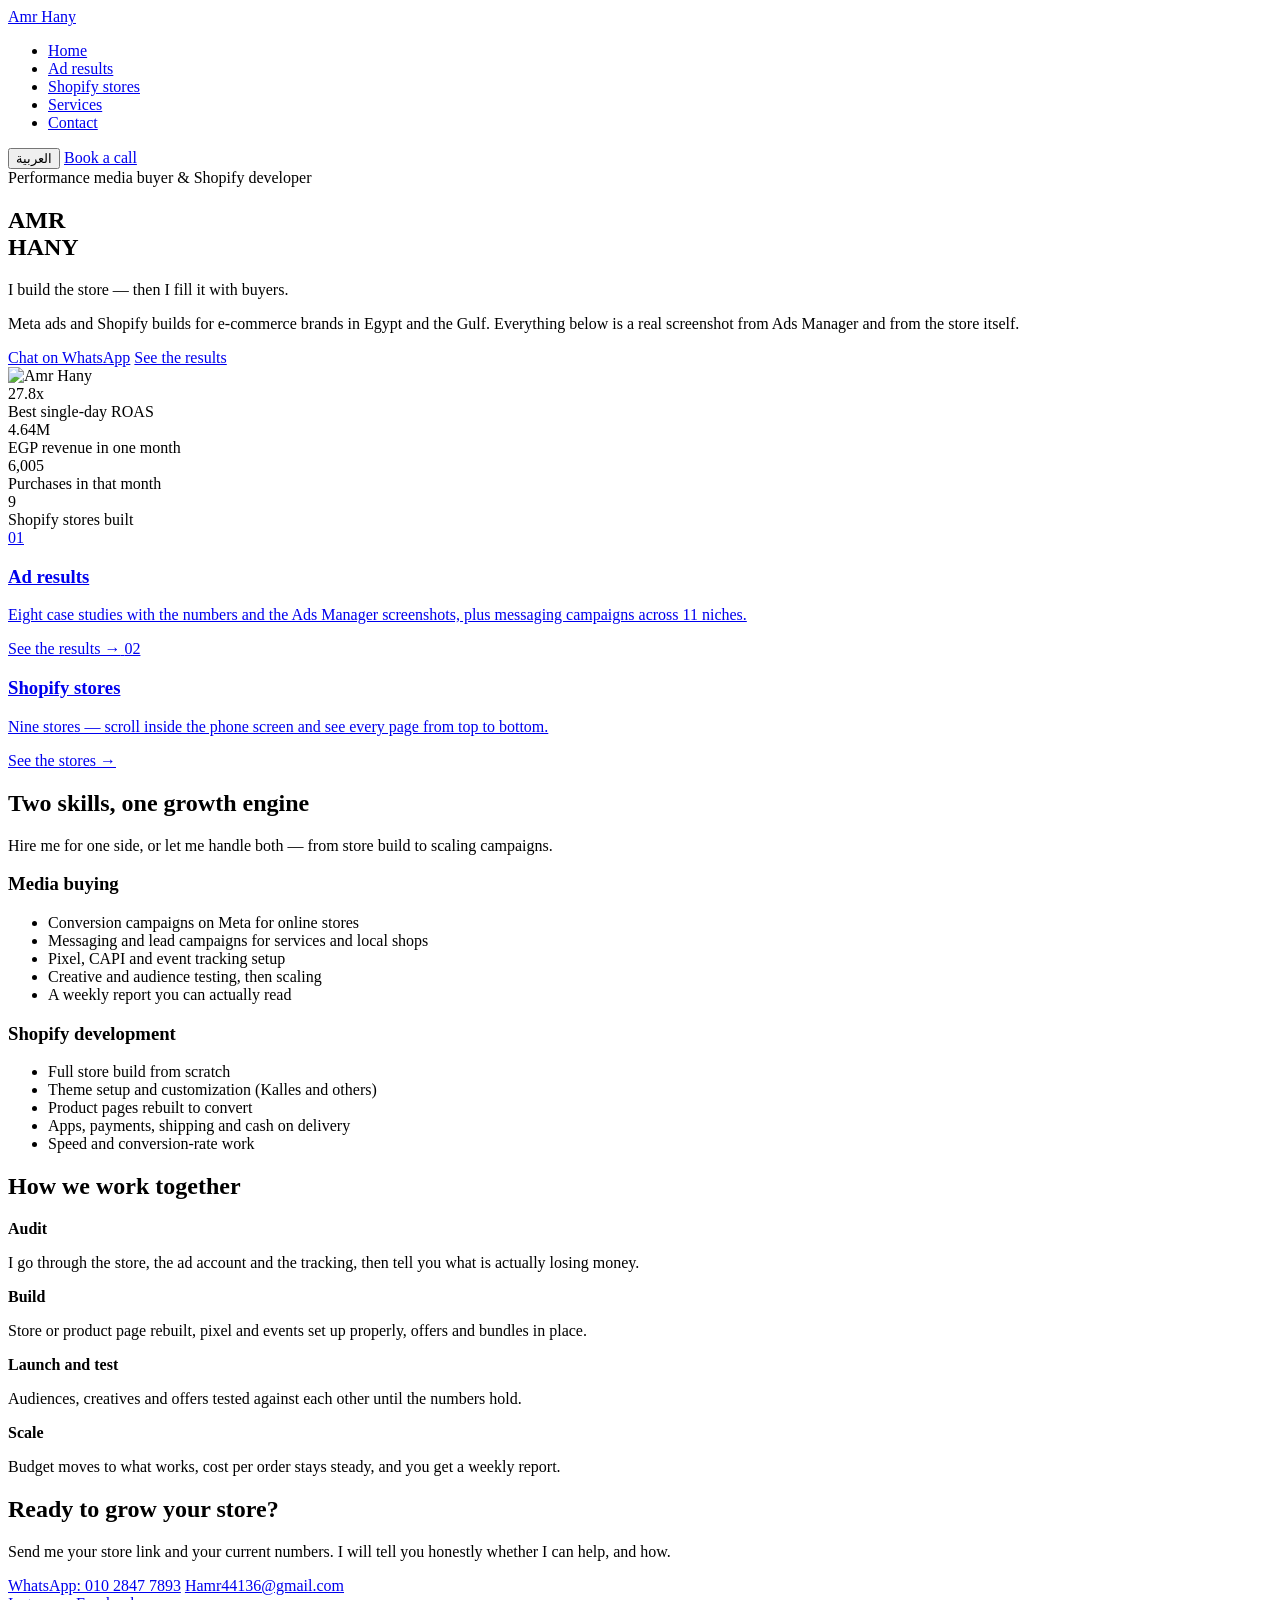
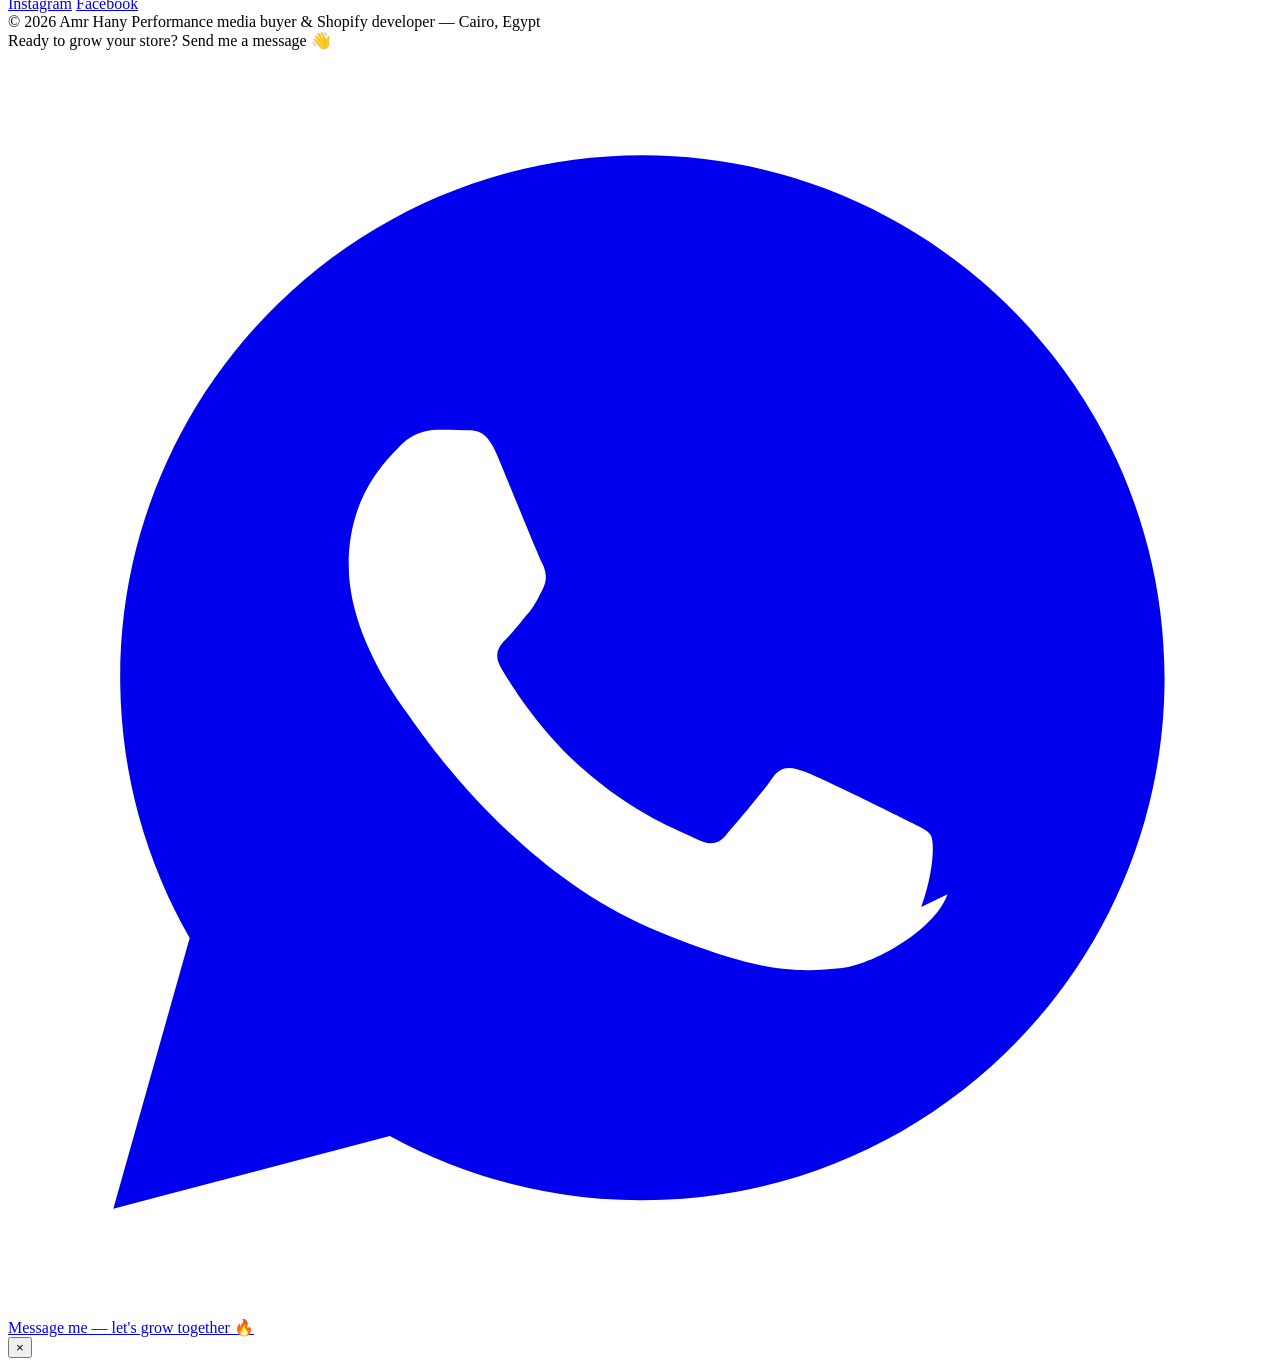
==== commit 5ac5c92d: "Add files via upload" ====
--- a/index.html
+++ b/index.html
@@ -3,203 +3,28 @@
 <head>
 <meta charset="utf-8">
 <meta name="viewport" content="width=device-width, initial-scale=1">
-<title>Amr Hany — Performance Media Buyer &amp; Shopify Developer</title>
+<title>Amr Hany — Performance Media Buyer & Shopify Developer</title>
 <meta name="description" content="Meta ads and Shopify builds for e-commerce brands in Egypt and the Gulf. Real numbers from Ads Manager and from the stores themselves.">
-<meta property="og:title" content="Amr Hany — Performance Media Buyer &amp; Shopify Developer">
-<meta property="og:description" content="Meta ads and Shopify builds for e-commerce brands. Real numbers, screenshot by screenshot.">
+<meta property="og:title" content="Amr Hany — Performance Media Buyer & Shopify Developer">
+<meta property="og:description" content="Meta ads and Shopify builds for e-commerce brands in Egypt and the Gulf. Real numbers from Ads Manager and from the stores themselves.">
 <meta property="og:type" content="website">
 <link rel="preconnect" href="https://fonts.googleapis.com">
 <link rel="preconnect" href="https://fonts.gstatic.com" crossorigin>
 <link href="https://fonts.googleapis.com/css2?family=Archivo:wght@500;700;800&family=Manrope:wght@400;500;700&family=Cairo:wght@400;600;700;800&display=swap" rel="stylesheet">
-<style>
-/* ============================================================
-   COLORS — change these to recolor the whole site
-   ============================================================ */
-:root{
-  --wine:#6E1420;
-  --wine-deep:#2A1416;
-  --wine-soft:#85202C;
-  --cream:#F7EFE0;
-  --cream-line:#E5D8C2;
-  --mustard:#F2B32C;
-  --white:#FFFFFF;
-  --muted:#6B564F;
-  --muted-dark:#E4C9C0;
-  --pad:30px;
-  --r-lg:30px;
-  --r-md:24px;
-  --r-sm:16px;
-}
-*{box-sizing:border-box}
-html{scroll-behavior:smooth}
-body{
-  margin:0;background:var(--cream);color:var(--wine-deep);
-  font-family:Manrope,'Segoe UI',sans-serif;font-size:17px;line-height:1.65;
-  -webkit-font-smoothing:antialiased;
-}
-h1,h2,h3,h4,.num,.brandmark{font-family:Archivo,sans-serif;letter-spacing:-1px;line-height:1.02;margin:0}
-h1{font-weight:800;font-size:clamp(38px,7vw,82px);text-transform:uppercase}
-h2{font-weight:800;font-size:clamp(28px,4.2vw,42px);text-transform:uppercase}
-h3{font-weight:700;font-size:clamp(21px,2.5vw,27px)}
-p{margin:0}
-img{max-width:100%;display:block}
-a{color:inherit;text-decoration:none}
-:focus-visible{outline:3px solid var(--mustard);outline-offset:3px}
-
-/* ---------- Arabic / RTL ---------- */
-html[dir="rtl"] body{font-family:Cairo,'Segoe UI',sans-serif;font-size:17px;line-height:1.9}
-html[dir="rtl"] h1,html[dir="rtl"] h2,html[dir="rtl"] h3,html[dir="rtl"] h4{
-  font-family:Cairo,sans-serif;letter-spacing:0;text-transform:none;font-weight:800;
-}
-html[dir="rtl"] h1{font-size:clamp(30px,5.4vw,60px);line-height:1.35}
-html[dir="rtl"] h2{font-size:clamp(24px,3.4vw,36px);line-height:1.4}
-html[dir="rtl"] h3{font-size:clamp(19px,2.2vw,25px);line-height:1.5}
-html[dir="rtl"] .pill,html[dir="rtl"] .btn{font-weight:700}
-html[dir="rtl"] .pill{padding:9px 20px}
-html[dir="rtl"] nav ul{font-weight:600}
-html[dir="rtl"] .svc-card li{padding:15px 0}
-/* numbers stay left-to-right inside Arabic */
-.num,.kpi b,.brandmark{direction:ltr;unicode-bidi:isolate}
-
-.wrap{max-width:1360px;margin:0 auto;padding:0 var(--pad)}
-.pill{display:inline-flex;align-items:center;gap:8px;padding:8px 18px;border-radius:999px;font-size:13px;font-weight:700}
-.btn{display:inline-flex;align-items:center;justify-content:center;padding:17px 30px;border-radius:999px;font-weight:700;font-size:16px;border:1.5px solid transparent;cursor:pointer;font-family:inherit}
-.btn-gold{background:var(--mustard);color:var(--wine-deep)}
-.btn-gold:hover{background:#e0a21f}
-.btn-out-light{border-color:#B4707A;color:var(--cream)}
-
-header{position:sticky;top:0;z-index:40;background:rgba(247,239,224,.93);backdrop-filter:blur(8px);border-bottom:1px solid var(--cream-line)}
-.head{display:flex;align-items:center;justify-content:space-between;gap:18px;padding:16px 0}
-.brandmark{font-weight:800;font-size:20px;text-transform:uppercase}
-nav ul{display:flex;gap:24px;list-style:none;margin:0;padding:0;font-size:15px;font-weight:500;color:var(--muted)}
-nav a:hover{color:var(--wine)}
-.head-right{display:flex;align-items:center;gap:10px}
-#lang{padding:9px 15px;border-radius:999px;border:1.5px solid var(--wine);background:none;color:var(--wine);font-weight:700;font-size:13px;cursor:pointer;font-family:inherit}
-.head .btn{padding:12px 20px;font-size:15px}
-@media(max-width:1080px){nav{display:none}}
-
-.hero{margin-top:24px;border-radius:var(--r-lg);background:var(--wine);color:var(--cream);padding:clamp(30px,5vw,60px);display:grid;grid-template-columns:1.6fr .8fr;gap:42px;align-items:end}
-.hero .pill{background:var(--mustard);color:var(--wine-deep)}
-.hero p.lede{max-width:58ch;font-size:clamp(16px,1.6vw,19px);color:var(--muted-dark);margin-top:8px}
-.hero .cta{display:flex;flex-wrap:wrap;gap:12px;margin-top:22px}
-.hero h1{margin:20px 0 0}
-.photo{aspect-ratio:3/4;border-radius:var(--r-md);background:var(--wine-soft);border:1px dashed #B4707A;display:grid;place-items:center;color:#E0B6B0;font-size:14px;overflow:hidden}
-.photo img{width:100%;height:100%;object-fit:cover}
-@media(max-width:900px){.hero{grid-template-columns:1fr}.photo{max-width:250px}}
-
-.stats{display:grid;grid-template-columns:repeat(4,1fr);gap:14px;margin-top:14px}
-.stat{background:var(--white);border:1px solid var(--cream-line);border-radius:var(--r-md);padding:24px}
-.num{font-weight:800;font-size:clamp(30px,3.2vw,44px);color:var(--wine)}
-.stat span{display:block;color:var(--muted);font-size:14px;margin-top:6px}
-@media(max-width:820px){.stats{grid-template-columns:repeat(2,1fr)}}
-
-section{padding:64px 0 0}
-.sec-head{display:flex;flex-wrap:wrap;gap:16px;align-items:end;justify-content:space-between;margin-bottom:26px}
-.sec-head p{max-width:50ch;color:var(--muted)}
-
-.svc{display:grid;grid-template-columns:1fr 1fr;gap:14px}
-.svc-card{background:var(--white);border:1px solid var(--cream-line);border-radius:var(--r-md);padding:32px}
-.svc-card h3{margin-bottom:16px}
-.svc-card ul{list-style:none;margin:0;padding:0}
-.svc-card li{padding:13px 0;border-bottom:1px solid var(--cream-line);color:var(--muted)}
-.svc-card li:last-child{border-bottom:0;padding-bottom:0}
-@media(max-width:820px){.svc{grid-template-columns:1fr}}
-
-/* ad case cards */
-.cases{display:grid;grid-template-columns:1fr 1fr;gap:14px}
-.case{background:var(--wine);color:var(--cream);border-radius:var(--r-lg);padding:clamp(24px,3vw,36px);display:flex;flex-direction:column;gap:16px}
-.case.light{background:var(--white);color:var(--wine-deep);border:1px solid var(--cream-line)}
-.case.light p{color:var(--muted)}
-.case .tag{background:var(--mustard);color:var(--wine-deep)}
-.case .per{font-size:13px;font-weight:700;opacity:.85}
-.kpis{display:grid;grid-template-columns:repeat(4,1fr);gap:10px}
-.kpi{background:var(--wine-soft);border-radius:var(--r-sm);padding:14px}
-.case.light .kpi{background:#F7EFE0}
-.kpi b{display:block;font-family:Archivo,sans-serif;font-weight:800;font-size:clamp(20px,2.2vw,27px);color:var(--mustard);line-height:1.1}
-.case.light .kpi b{color:var(--wine)}
-.kpi span{font-size:12px;color:var(--muted-dark)}
-.case.light .kpi span{color:var(--muted)}
-.shots{display:grid;grid-template-columns:repeat(auto-fit,minmax(150px,1fr));gap:10px;margin-top:auto}
-.shot{border-radius:var(--r-sm);overflow:hidden;background:var(--wine-soft);cursor:zoom-in}
-.case.light .shot{background:#F0E8D8}
-.shot img{width:100%;height:120px;object-fit:cover;object-position:top}
-@media(max-width:1000px){.cases{grid-template-columns:1fr}}
-@media(max-width:560px){.kpis{grid-template-columns:repeat(2,1fr)}}
-
-.msg-grid{display:grid;grid-template-columns:repeat(auto-fill,minmax(250px,1fr));gap:12px}
-.msg{background:var(--white);border:1px solid var(--cream-line);border-radius:var(--r-md);overflow:hidden;cursor:zoom-in}
-.msg img{width:100%;aspect-ratio:16/9;object-fit:cover}
-.msg div{padding:14px 18px;font-weight:700;font-size:15px}
-.msg small{display:block;color:var(--muted);font-weight:500;font-size:13px;margin-top:2px}
-
-.store{background:var(--wine);border-radius:var(--r-lg);padding:clamp(24px,3.4vw,44px);display:grid;grid-template-columns:auto 1fr;gap:clamp(22px,3.2vw,44px);align-items:center;margin-bottom:14px;color:var(--cream)}
-.store:nth-child(even){background:var(--white);color:var(--wine-deep);border:1px solid var(--cream-line)}
-.store:nth-child(even) p{color:var(--muted)}
-.store:nth-child(even) .phone{border-color:var(--wine-deep)}
-.phones{display:flex;gap:14px}
-.phone{width:clamp(115px,14vw,180px);aspect-ratio:9/19;border-radius:24px;border:7px solid var(--wine-deep);background:var(--cream);overflow:hidden;cursor:zoom-in}
-.phone:last-child{transform:translateY(24px)}
-.phone img{width:100%;height:auto;display:block;will-change:transform;transition:transform 0s linear}
-.store p{color:var(--muted-dark);max-width:54ch;margin-top:12px}
-.store .tags{display:flex;flex-wrap:wrap;gap:8px}
-.store .tag{background:var(--mustard);color:var(--wine-deep)}
-.store .built{font-size:13px;font-weight:700;color:var(--mustard);margin-top:14px}
-.store:nth-child(even) .built{color:var(--wine)}
-@media(max-width:860px){.store{grid-template-columns:1fr}.phone:last-child{transform:none}}
-
-.steps{display:grid;grid-template-columns:repeat(4,1fr);gap:14px}
-.step{background:var(--white);border:1px solid var(--cream-line);border-radius:var(--r-md);padding:24px}
-.step b{display:block;font-family:Archivo,sans-serif;font-weight:800;font-size:19px;margin-bottom:8px}
-html[dir="rtl"] .step b{font-family:Cairo,sans-serif}
-.step p{color:var(--muted);font-size:15px}
-@media(max-width:820px){.steps{grid-template-columns:repeat(2,1fr)}}
-
-.contact{margin:64px 0 0;border-radius:var(--r-lg);background:var(--mustard);color:var(--wine-deep);padding:clamp(30px,5vw,60px);display:grid;grid-template-columns:1.4fr 1fr;gap:30px;align-items:center}
-.contact h2{margin-bottom:10px}
-.contact .lines{display:flex;flex-direction:column;gap:12px}
-.contact .lines a{background:var(--wine-deep);color:var(--cream);padding:17px 24px;border-radius:999px;font-weight:700;text-align:center}
-.contact .lines a.alt{background:transparent;border:1.5px solid var(--wine-deep);color:var(--wine-deep)}
-@media(max-width:820px){.contact{grid-template-columns:1fr}}
-footer{padding:30px 0 44px;color:var(--muted);font-size:14px;display:flex;flex-wrap:wrap;gap:12px;justify-content:space-between}
-
-.wa{position:fixed;inset-inline-end:18px;bottom:18px;z-index:60;display:inline-flex;align-items:center;gap:10px;
-  background:#25D366;color:#08281A;padding:14px 20px;border-radius:999px;font-weight:700;font-size:15px;
-  box-shadow:0 10px 26px rgba(20,8,10,.28);transition:transform .2s ease}
-.wa:hover{transform:translateY(-2px)}
-.wa svg{width:22px;height:22px;flex-shrink:0}
-.wa span{white-space:nowrap}
-@media(max-width:600px){.wa{padding:14px;gap:0}.wa span{display:none}}
-
-#lb{position:fixed;inset:0;background:rgba(20,8,10,.94);z-index:90;display:none;padding:22px;overflow:auto}
-#lb.on{display:block}
-#lb img{margin:0 auto;max-width:min(1100px,94vw);border-radius:12px}
-#lb button{position:fixed;top:16px;right:16px;width:46px;height:46px;border-radius:999px;border:0;background:var(--mustard);color:var(--wine-deep);font-size:22px;font-weight:700;cursor:pointer}
-
-.sec-head h2,.hero h1{opacity:0;transform:translateY(18px);transition:opacity .7s ease,transform .7s cubic-bezier(.2,.7,.2,1)}
-.sec-head h2.in,.hero h1.in{opacity:1;transform:none}
-.sec-head h2::after{content:"";display:block;height:3px;width:0;background:var(--mustard);margin-top:14px;transition:width .8s .25s cubic-bezier(.2,.7,.2,1)}
-.sec-head h2.in::after{width:72px}
-.stat .num{font-variant-numeric:tabular-nums}
-@media (prefers-reduced-motion:reduce){
-  html{scroll-behavior:auto}
-  .sec-head h2,.hero h1{opacity:1;transform:none;transition:none}
-  .sec-head h2::after{width:72px;transition:none}
-  .phone img{transition:none !important;transform:none !important}
-}
-</style>
+<link rel="stylesheet" href="assets/site.css">
 </head>
 <body>
 
 <header>
   <div class="wrap head">
-    <div class="brandmark">Amr Hany</div>
+    <a class="brandmark" href="index.html">Amr Hany</a>
     <nav>
       <ul>
-        <li><a href="#services" data-i18n="nav1">Services</a></li>
-        <li><a href="#ads" data-i18n="nav2">Ad results</a></li>
-        <li><a href="#stores" data-i18n="nav3">Shopify stores</a></li>
-        <li><a href="#process" data-i18n="nav4">Process</a></li>
-        <li><a href="#contact" data-i18n="nav5">Contact</a></li>
+        <li><a href="index.html" data-i18n="nav0" class="on">Home</a></li>
+        <li><a href="media-buying.html" data-i18n="nav2">Ad results</a></li>
+        <li><a href="stores.html" data-i18n="nav3">Shopify stores</a></li>
+        <li><a href="index.html#services" data-i18n="nav1">Services</a></li>
+        <li><a href="index.html#contact" data-i18n="nav5">Contact</a></li>
       </ul>
     </nav>
     <div class="head-right">
@@ -212,17 +37,18 @@
 <main>
 <div class="wrap">
 
-  <section class="hero" style="padding-top:clamp(30px,5vw,60px)">
-    <div>
+  <section class="hero">
+    <div class="hero-txt">
       <span class="pill" data-i18n="role">Performance media buyer &amp; Shopify developer</span>
-      <h1 data-i18n-html="h1">I build the store.<br>Then I fill it<br>with buyers.</h1>
+      <h1 class="name">AMR<br><span>HANY</span></h1>
+      <p class="tagline" data-i18n-html="h1">I build the store — then I fill it with buyers.</p>
       <p class="lede" data-i18n="lede">Meta ads and Shopify builds for e-commerce brands in Egypt and the Gulf. Everything below is a real screenshot from Ads Manager and from the store itself.</p>
       <div class="cta">
         <a class="btn btn-gold" href="https://wa.me/201028477893" data-i18n="cta2">Chat on WhatsApp</a>
-        <a class="btn btn-out-light" href="#ads" data-i18n="cta3">See the results</a>
+        <a class="btn btn-out-light" href="media-buying.html" data-i18n="cta3">See the results</a>
       </div>
     </div>
-    <div class="photo"><span data-i18n="photo">[ Your photo ]</span></div>
+    <div class="hero-photo"><img src="assets/img/photo.jpg" alt="Amr Hany"></div>
   </section>
 
   <div class="stats">
@@ -231,6 +57,23 @@
     <div class="stat"><div class="num">6,005</div><span data-i18n="s3">Purchases in that month</span></div>
     <div class="stat"><div class="num">9</div><span data-i18n="s4">Shopify stores built</span></div>
   </div>
+
+  <section>
+    <div class="big-links">
+      <a class="big" href="media-buying.html">
+        <span class="pill">01</span>
+        <h3 data-i18n="bigA">Ad results</h3>
+        <p data-i18n="bigAd">Eight case studies with the numbers and the Ads Manager screenshots, plus messaging campaigns across 11 niches.</p>
+        <span class="go" data-i18n="goA">See the results →</span>
+      </a>
+      <a class="big alt" href="stores.html">
+        <span class="pill">02</span>
+        <h3 data-i18n="bigB">Shopify stores</h3>
+        <p data-i18n="bigBd">Nine stores — scroll inside the phone screen and see every page from top to bottom.</p>
+        <span class="go" data-i18n="goB">See the stores →</span>
+      </a>
+    </div>
+  </section>
 
   <section id="services">
     <div class="sec-head">
@@ -261,28 +104,6 @@
     </div>
   </section>
 
-  <section id="ads">
-    <div class="sec-head">
-      <h2 data-i18n="adsTitle">Results, campaign by campaign</h2>
-      <p data-i18n="adsSub">Each card is one campaign or one period on its own — not a total. Screenshots come from Ads Manager and from the store dashboard. Client names stay private.</p>
-    </div>
-    <div class="cases" id="caseList"></div>
-
-    <div class="sec-head" style="margin-top:44px">
-      <h2 data-i18n="msgTitle">Messaging campaigns, 11 different niches</h2>
-      <p data-i18n="msgSub">Services and local shops. Each card is its own campaign with its own cost per conversation.</p>
-    </div>
-    <div class="msg-grid" id="msgGrid"></div>
-  </section>
-
-  <section id="stores">
-    <div class="sec-head">
-      <h2 data-i18n="stTitle">Shopify stores I built</h2>
-      <p data-i18n="stSub">Tap any screen to see the full page, top to bottom.</p>
-    </div>
-    <div id="storeList"></div>
-  </section>
-
   <section id="process">
     <div class="sec-head"><h2 data-i18n="prTitle">How we work together</h2></div>
     <div class="steps">
@@ -301,9 +122,9 @@
     <div class="lines">
       <a href="https://wa.me/201028477893">WhatsApp: 010 2847 7893</a>
       <a class="alt" href="mailto:Hamr44136@gmail.com">Hamr44136@gmail.com</a>
-      <div style="display:flex;gap:10px;justify-content:center;font-weight:700;font-size:14px">
-        <a href="https://instagram.com/amrhany_10" style="background:transparent;color:var(--wine-deep);padding:6px 14px;border-bottom:2px solid var(--wine-deep);border-radius:0">Instagram</a>
-        <a href="https://facebook.com/amrhany00" style="background:transparent;color:var(--wine-deep);padding:6px 14px;border-bottom:2px solid var(--wine-deep);border-radius:0">Facebook</a>
+      <div class="socials">
+        <a href="https://instagram.com/amrhany_10">Instagram</a>
+        <a href="https://facebook.com/amrhany00">Facebook</a>
       </div>
     </div>
   </section>
@@ -316,316 +137,16 @@
 </div>
 </main>
 
-<a class="wa" href="https://wa.me/201028477893" target="_blank" rel="noopener" aria-label="WhatsApp">
-  <svg viewBox="0 0 24 24" fill="currentColor" aria-hidden="true"><path d="M12.04 2C6.58 2 2.13 6.45 2.13 11.91c0 1.75.46 3.45 1.32 4.95L2 22l5.25-1.38a9.9 9.9 0 004.79 1.22h.01c5.46 0 9.91-4.45 9.91-9.91C21.96 6.45 17.5 2 12.04 2zm5.8 14.03c-.25.7-1.45 1.34-2 1.4-.55.06-1.07.08-1.84-.12-.46-.12-1.06-.32-1.83-.65-2.7-1.17-4.46-3.9-4.6-4.08-.13-.18-1.1-1.46-1.1-2.79 0-1.32.69-1.97.94-2.24.25-.27.54-.34.73-.34.18 0 .37 0 .53.01.17.01.4-.06.62.48.23.55.78 1.9.85 2.04.07.14.11.3.02.48-.09.18-.14.3-.27.46-.14.16-.29.36-.41.48-.14.14-.28.29-.12.57.16.27.7 1.16 1.51 1.88 1.04.93 1.91 1.22 2.18 1.36.27.14.43.12.59-.07.16-.19.68-.79.86-1.06.18-.27.37-.23.62-.14.25.09 1.6.75 1.87.89.27.14.46.2.53.32.07.11.07.66-.18 1.36z"/></svg>
-  <span data-i18n="waBtn">Message me on WhatsApp</span>
-</a>
+<div class="wa-wrap">
+  <div class="wa-bubble" data-i18n="waBubble">Ready to grow your store? Send me a message 👋</div>
+  <a class="wa" href="https://wa.me/201028477893" target="_blank" rel="noopener" aria-label="WhatsApp">
+    <i><svg viewBox="0 0 24 24" fill="currentColor" aria-hidden="true"><path d="M12.04 2C6.58 2 2.13 6.45 2.13 11.91c0 1.75.46 3.45 1.32 4.95L2 22l5.25-1.38a9.9 9.9 0 004.79 1.22h.01c5.46 0 9.91-4.45 9.91-9.91C21.96 6.45 17.5 2 12.04 2zm5.8 14.03c-.25.7-1.45 1.34-2 1.4-.55.06-1.07.08-1.84-.12-.46-.12-1.06-.32-1.83-.65-2.7-1.17-4.46-3.9-4.6-4.08-.13-.18-1.1-1.46-1.1-2.79 0-1.32.69-1.97.94-2.24.25-.27.54-.34.73-.34.18 0 .37 0 .53.01.17.01.4-.06.62.48.23.55.78 1.9.85 2.04.07.14.11.3.02.48-.09.18-.14.3-.27.46-.14.16-.29.36-.41.48-.14.14-.28.29-.12.57.16.27.7 1.16 1.51 1.88 1.04.93 1.91 1.22 2.18 1.36.27.14.43.12.59-.07.16-.19.68-.79.86-1.06.18-.27.37-.23.62-.14.25.09 1.6.75 1.87.89.27.14.46.2.53.32.07.11.07.66-.18 1.36z"/></svg></i>
+    <span data-i18n="waBtn">Message me — let's grow together 🔥</span>
+  </a>
+</div>
 
 <div id="lb" role="dialog" aria-modal="true"><button aria-label="Close" onclick="closeLb()">×</button><img id="lbImg" alt=""></div>
+<script src="assets/site.js"></script>
 
-<script>
-/* ============================================================
-   AD CASES — each entry is one campaign / one period
-   ============================================================ */
-const CASES = [
-  { dark:true,
-    tag:{en:'Fashion · Best day',ar:'فاشون · أحسن يوم'},
-    per:{en:'One day',ar:'يوم واحد'},
-    title:{en:'27.8x ROAS in a single day',ar:'ROAS ٢٧.٨ في يوم واحد'},
-    body:{en:'4.1K EGP spent that day brought 114.6K EGP back. The store dashboard for the same day shows 111 orders at a 4.25% conversion rate.',
-          ar:'صرفت ٤.١ ألف جنيه في اليوم ورجعوا ١١٤.٦ ألف. ولوحة المتجر في نفس اليوم بتقول ١١١ أوردر ومعدل تحويل ٤.٢٥٪.'},
-    kpis:[['27.8x',{en:'ROAS',ar:'ROAS'}],['114.6K',{en:'EGP revenue',ar:'جنيه مبيعات'}],['125',{en:'Purchases',ar:'أوردر'}],['4.25%',{en:'Store CVR',ar:'تحويل المتجر'}]],
-    shots:['ads-day-meta.jpg','ads-day-store.jpg'] },
-
-  { dark:false,
-    tag:{en:'Fashion · 3 campaigns',ar:'فاشون · ٣ حملات'},
-    per:{en:'One day',ar:'يوم واحد'},
-    title:{en:'18.3x ROAS across three campaigns',ar:'ROAS ١٨.٣ على تلات حملات'},
-    body:{en:'Three campaigns running together in one day: 12K EGP spent, 219.4K EGP back, 218 purchases at 55 EGP each. The best of the three hit 20.9x.',
-          ar:'تلات حملات شغالة مع بعض في يوم: صرفت ١٢ ألف ورجعوا ٢١٩.٤ ألف، ٢١٨ أوردر بـ ٥٥ جنيه للأوردر. وأحسن حملة فيهم وصلت ٢٠.٩.'},
-    kpis:[['18.3x',{en:'ROAS',ar:'ROAS'}],['219.4K',{en:'EGP revenue',ar:'جنيه مبيعات'}],['218',{en:'Purchases',ar:'أوردر'}],['55',{en:'EGP per purchase',ar:'جنيه للأوردر'}]],
-    shots:['ads-3campaigns.jpg'] },
-
-  { dark:false,
-    tag:{en:'Fashion · 9 days',ar:'فاشون · ٩ أيام'},
-    per:{en:'27 May – 4 Jun',ar:'٢٧ مايو – ٤ يونيو'},
-    title:{en:'17.7x ROAS over nine days',ar:'ROAS ١٧.٧ في ٩ أيام'},
-    body:{en:'68.5K EGP spent, 1.21M EGP back, 1,300 purchases. Individual ad sets in the same window ran between 11x and 77x.',
-          ar:'صرفت ٦٨.٥ ألف ورجعوا ١.٢١ مليون، و١٣٠٠ أوردر. والأدسِتس لوحدها في نفس الفترة كانت بين ١١ و٧٧.'},
-    kpis:[['17.7x',{en:'ROAS',ar:'ROAS'}],['1.21M',{en:'EGP revenue',ar:'جنيه مبيعات'}],['1,300',{en:'Purchases',ar:'أوردر'}],['53',{en:'EGP per purchase',ar:'جنيه للأوردر'}]],
-    shots:['ads-9days.jpg'] },
-
-  { dark:true,
-    tag:{en:'Fashion · Whole account',ar:'فاشون · الحساب كله'},
-    per:{en:'One day',ar:'يوم واحد'},
-    title:{en:'13.5x ROAS on a full account day',ar:'ROAS ١٣.٥ على الحساب كله في يوم'},
-    body:{en:'15K EGP spent across the account in one day, 203.8K EGP back, 234 purchases. The store logged 230 orders and 231.4K EGP the same day — the two match.',
-          ar:'صرفت ١٥ ألف على الحساب كله في يوم ورجعوا ٢٠٣.٨ ألف، ٢٣٤ أوردر. والمتجر سجّل ٢٣٠ أوردر و٢٣١.٤ ألف في نفس اليوم — الرقمين مطابقين.'},
-    kpis:[['13.5x',{en:'ROAS',ar:'ROAS'}],['203.8K',{en:'EGP revenue',ar:'جنيه مبيعات'}],['234',{en:'Purchases',ar:'أوردر'}],['230',{en:'Store orders',ar:'أوردر في المتجر'}]],
-    shots:['ads-account-day.jpg','ads-store-day.jpg'] },
-
-  { dark:true,
-    tag:{en:'Fashion · Full month',ar:'فاشون · شهر كامل'},
-    per:{en:'June 2026',ar:'يونيو ٢٠٢٦'},
-    title:{en:'13.2x ROAS on a 350K EGP month',ar:'ROAS ١٣.٢ في شهر بـ ٣٥٠ ألف'},
-    body:{en:'The biggest month: 350.8K EGP spent, 4.64M EGP back, 6,005 purchases at 58 EGP each. The store reported 4.88M EGP, so Meta tracked 95% of the sales.',
-          ar:'أكبر شهر: صرفت ٣٥٠.٨ ألف ورجعوا ٤.٦٤ مليون، ٦٠٠٥ أوردر بـ ٥٨ جنيه للأوردر. والمتجر سجّل ٤.٨٨ مليون، يعني ميتا متتبّعة ٩٥٪ من المبيعات.'},
-    kpis:[['13.2x',{en:'ROAS',ar:'ROAS'}],['4.64M',{en:'EGP revenue',ar:'جنيه مبيعات'}],['6,005',{en:'Purchases',ar:'أوردر'}],['58',{en:'EGP per purchase',ar:'جنيه للأوردر'}]],
-    shots:['ads-june-meta.jpg','ads-june-store.jpg'] },
-
-  { dark:false,
-    tag:{en:'Fashion · Full month',ar:'فاشون · شهر كامل'},
-    per:{en:'August 2026',ar:'أغسطس ٢٠٢٦'},
-    title:{en:'11.5x ROAS with conversion up 52%',ar:'ROAS ١١.٥ والتحويل زاد ٥٢٪'},
-    body:{en:'224K EGP spent, 2.57M EGP back, 3,914 purchases. Store side: 2.66M EGP, 3,759 orders, and a conversion rate of 3.63% — up 52% on the month before.',
-          ar:'صرفت ٢٢٤ ألف ورجعوا ٢.٥٧ مليون، ٣٩١٤ أوردر. وفي المتجر: ٢.٦٦ مليون و٣٧٥٩ أوردر ومعدل تحويل ٣.٦٣٪ — بزيادة ٥٢٪ عن الشهر اللي قبله.'},
-    kpis:[['11.5x',{en:'ROAS',ar:'ROAS'}],['2.57M',{en:'EGP revenue',ar:'جنيه مبيعات'}],['3,914',{en:'Purchases',ar:'أوردر'}],['3.63%',{en:'Store CVR',ar:'تحويل المتجر'}]],
-    shots:['ads-august-meta.jpg','ads-august-store.jpg'] },
-
-  { dark:false,
-    tag:{en:'Cosmetics · Meta',ar:'كوزماتكس · ميتا'},
-    per:{en:'20 Jul – 27 Sep',ar:'٢٠ يوليو – ٢٧ سبتمبر'},
-    title:{en:'9.5x ROAS and conversion up 225%',ar:'ROAS ٩.٥ والتحويل زاد ٢٢٥٪'},
-    body:{en:'One campaign over two months: 29.9K EGP spent, 283.4K EGP back, 175 purchases at 171 EGP each. Average order value on Meta matched the store almost exactly (1,619 vs 1,622 EGP).',
-          ar:'حملة واحدة على شهرين: صرفت ٢٩.٩ ألف ورجعوا ٢٨٣.٤ ألف، ١٧٥ أوردر بـ ١٧١ جنيه. ومتوسط قيمة الأوردر على ميتا طلع زي المتجر تقريبًا بالظبط (١٦١٩ مقابل ١٦٢٢ جنيه).'},
-    kpis:[['9.5x',{en:'ROAS',ar:'ROAS'}],['283.4K',{en:'EGP revenue',ar:'جنيه مبيعات'}],['175',{en:'Purchases',ar:'أوردر'}],['+225%',{en:'Store CVR',ar:'تحويل المتجر'}]],
-    shots:['ads-cosmetics-meta.jpg','ads-cosmetics-store.jpg'] },
-
-  { dark:true,
-    tag:{en:'Fashion store · Growth',ar:'متجر فاشون · نمو'},
-    per:{en:'8 – 31 May 2026',ar:'٨ – ٣١ مايو ٢٠٢٦'},
-    title:{en:'Store sales up 136% in three weeks',ar:'مبيعات المتجر زادت ١٣٦٪ في ٣ أسابيع'},
-    body:{en:'Store dashboard only: 1.59M EGP in sales, 1,763 orders and 51.1K sessions — orders up 215% and traffic up 157% against the previous period.',
-          ar:'من لوحة المتجر: ١.٥٩ مليون جنيه مبيعات، ١٧٦٣ أوردر، و٥١.١ ألف زيارة — الأوردرات زادت ٢١٥٪ والزيارات ١٥٧٪ عن الفترة اللي قبلها.'},
-    kpis:[['1.59M',{en:'EGP sales',ar:'جنيه مبيعات'}],['1,763',{en:'Orders',ar:'أوردر'}],['+215%',{en:'Orders growth',ar:'نمو الأوردرات'}],['51.1K',{en:'Sessions',ar:'زيارة'}]],
-    shots:['ads-may-store.jpg'] }
-];
-
-const MSGS = [
-  { img:'msg-01_fabric_store_en.jpg', t:{en:'Fabric shop',ar:'محل أقمشة'}, s:{en:'85K EGP revenue on 8.7K spend — shipped orders only',ar:'٨٥ ألف مبيعات بـ ٨.٧ ألف إنفاق — أوردرات الشحن بس'} },
-  { img:'msg-10_appliance_repair_summary.jpg', t:{en:'Appliance repair',ar:'صيانة أجهزة'}, s:{en:'5,571 conversations at 17 EGP each',ar:'٥٥٧١ محادثة بـ ١٧ جنيه للمحادثة'} },
-  { img:'msg-09_weight_loss_a.jpg', t:{en:'Weight-loss clinic',ar:'مركز تخسيس'}, s:{en:'4,882 conversations across 1.5M impressions',ar:'٤٨٨٢ محادثة على ١.٥ مليون ظهور'} },
-  { img:'msg-02_steel_factory_b2b.jpg', t:{en:'Steel factory (B2B)',ar:'مصنع حديد'}, s:{en:'1,237 enquiries from traders and contractors',ar:'١٢٣٧ استفسار من تجار ومقاولين'} },
-  { img:'msg-08_wedding_venue.jpg', t:{en:'Wedding venue',ar:'قاعة أفراح'}, s:{en:'440+ conversations, CTR up to 15.8%',ar:'أكتر من ٤٤٠ محادثة ونسبة نقر لحد ١٥.٨٪'} },
-  { img:'msg-06_swimming_academy.jpg', t:{en:'Swimming academy',ar:'أكاديمية سباحة'}, s:{en:'600+ conversations, CTR up to 10.3%',ar:'أكتر من ٦٠٠ محادثة ونسبة نقر لحد ١٠.٣٪'} },
-  { img:'msg-05_baby_beds.jpg', t:{en:'Baby beds',ar:'سراير أطفال'}, s:{en:'834 conversations at 3.40 EGP each',ar:'٨٣٤ محادثة بـ ٣.٤٠ جنيه للمحادثة'} },
-  { img:'msg-03_medical_lab.jpg', t:{en:'Medical lab',ar:'معمل تحاليل'}, s:{en:'562 conversations at 11.1 EGP each',ar:'٥٦٢ محادثة بـ ١١.١ جنيه للمحادثة'} },
-  { img:'msg-11_gym.jpg', t:{en:'Gym',ar:'جيم'}, s:{en:'355 conversations, CTR up to 10.2%',ar:'٣٥٥ محادثة ونسبة نقر لحد ١٠.٢٪'} },
-  { img:'msg-04_handmade_canvas_art.jpg', t:{en:'Handmade canvas art',ar:'لوحات رسم يدوية'}, s:{en:'249 conversations at 4.6% CTR',ar:'٢٤٩ محادثة بنسبة نقر ٤.٦٪'} },
-  { img:'msg-07_hair_salon.jpg', t:{en:'Hair salon',ar:'كوافير'}, s:{en:'39K post engagements at 0.02 EGP each',ar:'٣٩ ألف تفاعل بـ ٠.٠٢ جنيه للتفاعل'} },
-  { img:'msg-12_page_followers.jpg', t:{en:'Page growth',ar:'زيادة متابعين'}, s:{en:'5,164 follows at 0.47 EGP each',ar:'٥١٦٤ متابعة بـ ٠.٤٧ جنيه للمتابعة'} }
-];
-
-const STORES = [
-  { shots:['sleepwear-product.jpg','sleepwear-home.jpg'],
-    tags:{en:['Sleepwear','Product page rebuild'],ar:['ملابس بيتي','إعادة بناء صفحة المنتج']},
-    title:{en:'Sleepwear store: product page rebuilt to sell',ar:'متجر ملابس بيتي: صفحة منتج مظبوطة للبيع'},
-    body:{en:'The old product page ended after two screens. The new one runs seven: a volume-discount slider, a bundle offer with a countdown, a stock counter, a live viewer count, WhatsApp reviews and a sticky add-to-cart.',
-          ar:'صفحة المنتج القديمة كانت بتخلص بعد شاشتين. الجديدة بقت ٧ شاشات: سلايدر خصم الكميات، عرض باقة بعدّاد، بار المخزون، عدد اللي بيتفرجوا دلوقتي، ريفيوز واتساب، وزر شراء ثابت تحت.'},
-    built:{en:'Delivered in 5 days',ar:'خلصته في ٥ أيام'} },
-  { shots:['gadgets-home.jpg','gadgets-product.jpg'],
-    tags:{en:['Tech gadgets · Saudi','Built from scratch'],ar:['أجهزة تقنية · السعودية','من الصفر']},
-    title:{en:'Tech gadgets store built from scratch',ar:'متجر أجهزة تقنية من الصفر'},
-    body:{en:'A full Arabic store: category tiles, a best-seller carousel, a trust row, a review section, a sticky bottom nav, and a product page with a full spec table, an FAQ and stock urgency.',
-          ar:'متجر عربي كامل: أقسام بأيقونات، كاروسيل الأكثر مبيعًا، صف الضمانات، سكشن تقييمات، شريط ملاحة ثابت تحت، وصفحة منتج فيها جدول مواصفات كامل وأسئلة شائعة وبار مخزون.'},
-    built:{en:'Built from scratch',ar:'من الصفر'} },
-  { shots:['coffee-b-home.jpg','coffee-b-product.jpg'],
-    tags:{en:['Coffee gear','Built from scratch'],ar:['أدوات قهوة','من الصفر']},
-    title:{en:'Coffee gear store with a spend-tier cart',ar:'متجر أدوات قهوة بسلة بتشجّع على الزيادة'},
-    body:{en:'The cart drawer shows how far the customer is from free shipping, then from 10% off, then from 20% off. Product pages carry a "bought together" bundle at one price.',
-          ar:'السلة بتوري العميل فاضل كام للشحن المجاني، وبعدها لخصم ١٠٪، وبعدها لخصم ٢٠٪. وصفحات المنتج فيها باقة "بيتشتروا مع بعض" بسعر واحد.'},
-    built:{en:'Built from scratch in 4 days',ar:'من الصفر في ٤ أيام'} },
-  { shots:['dresses-home.jpg','dresses-product.jpg'],
-    tags:{en:['Velvet dresses','Built from scratch'],ar:['فساتين قطيفة','من الصفر']},
-    title:{en:'Dress factory store with volume pricing',ar:'متجر مصنع فساتين بأسعار على حسب الكمية'},
-    body:{en:'Six quantity tiers on the product page, colour swatches, a stock bar, a live viewer count, and a trust row built around cash on delivery and factory-direct pricing.',
-          ar:'٦ مستويات سعر على حسب الكمية في صفحة المنتج، اختيار الألوان، بار المخزون، عدد اللي بيتفرجوا، وصف ضمانات عن الدفع عند الاستلام والسعر من المصنع.'},
-    built:{en:'Built from scratch',ar:'من الصفر'} },
-  { shots:['coffee-a-home.jpg','coffee-a-product.jpg'],
-    tags:{en:['Coffee gear','Redesign'],ar:['أدوات قهوة','إعادة تصميم']},
-    title:{en:'Coffee brand redesigned around its story',ar:'براند قهوة أعدت تصميمه حول حكايته'},
-    body:{en:'A dark, clean storefront with a brand-story section, a "buy them all together" bundle on the product page, stock urgency, and a payment-badge row.',
-          ar:'متجر بهوية غامقة نضيفة، سكشن لحكاية البراند، باقة "شراء جميعها معًا" في صفحة المنتج، بار مخزون، وصف أيقونات الدفع الآمن.'},
-    built:{en:'Redesign',ar:'إعادة تصميم'} },
-  { shots:['accessories-home.jpg','accessories-product.jpg'],
-    tags:{en:['Fashion accessories','Rebrand + rebuild'],ar:['إكسسوارات','ريبراند وإعادة بناء']},
-    title:{en:'Accessories brand: from clutter to one system',ar:'براند إكسسوارات: من الزحمة لنظام واحد'},
-    body:{en:'The old homepage mixed neon sale banners, pastel tiles and raw map embeds. The new one keeps one palette across every section, with brand tabs, a bundle block and a branch section.',
-          ar:'الصفحة القديمة كانت مخلوطة: بانرات نيون وتايلز باستيل وخرايط ملزوقة. الجديدة بنفس الألوان في كل سكشن، مع تابات البراندات، وبلوك الباقات، وسكشن الفروع.'},
-    built:{en:'Rebrand and rebuild',ar:'ريبراند وإعادة بناء'} },
-  { shots:['kbeauty-product.jpg','kbeauty-home.jpg'],
-    tags:{en:['K-beauty','Product page rebuild'],ar:['كيه بيوتي','إعادة بناء صفحة المنتج']},
-    title:{en:'K-beauty store rebuilt to raise order value',ar:'متجر كيه بيوتي لرفع قيمة الأوردر'},
-    body:{en:'A free-shipping progress slider, a checkbox bundle at one price, safe-payment badges, an Arabic product description and FAQ, and a customer-proof section.',
-          ar:'سلايدر بيوري فاضل كام للشحن المجاني، باقة بشيك بوكس بسعر واحد، أيقونات الدفع الآمن، وصف المنتج وأسئلة شائعة بالعربي، وسكشن آراء العملاء.'},
-    built:{en:'Product page and storefront rebuild',ar:'إعادة بناء صفحة المنتج والواجهة'} },
-  { shots:['pajamas-product.jpg','pajamas-home.jpg'],
-    tags:{en:['Pajama brand','Mobile-first rebuild'],ar:['براند بيجامات','إعادة بناء للموبايل']},
-    title:{en:'Pajama brand rebuilt for mobile shoppers',ar:'براند بيجامات مظبوط للموبايل'},
-    body:{en:'Sizes became weight-range buttons instead of a dropdown, a sticky bottom nav was added, stock counters on product pages, and real WhatsApp reviews.',
-          ar:'المقاسات بقت أزرار بالوزن بدل القائمة المنسدلة، وضفنا شريط ملاحة ثابت تحت، وبار مخزون في صفحات المنتج، وريفيوز واتساب حقيقية.'},
-    built:{en:'Rebuild',ar:'إعادة بناء'} },
-  { shots:['modest-product.jpg','modest-home.jpg'],
-    tags:{en:['Modest fashion','Rebuild + social proof'],ar:['أزياء محتشمة','إعادة بناء وإثبات']},
-    title:{en:'Modest fashion store rebuilt around proof',ar:'متجر أزياء محتشمة مبني على الإثبات'},
-    body:{en:'Live purchase notifications, a viewer counter, stock urgency, weight-based size buttons and a four-point trust row. The brand changed its name a month after delivery — same store.',
-          ar:'إشعارات شراء بتظهر وانت بتتصفح، عدّاد مشاهدين، بار مخزون، أزرار مقاسات بالوزن، وصف ضمانات من ٤ نقاط. البراند غيّر اسمه بعد التسليم بشهر — نفس المتجر.'},
-    built:{en:'Rebuild',ar:'إعادة بناء'} }
-];
-
-/* ---------- Arabic copy (Egyptian, plain) ---------- */
-const T = { en:{}, ar:{
-  nav1:'الخدمات', nav2:'نتايج الإعلانات', nav3:'متاجر شوبيفاي', nav4:'بنشتغل إزاي', nav5:'تواصل',
-  cta1:'احجز مكالمة', cta2:'كلمني واتساب', cta3:'شوف النتايج',
-  role:'ميديا باير ومطوّر متاجر شوبيفاي',
-  h1:'أظبطلك المتجر…<br>وأجيبلك الأوردرات.',
-  lede:'بشتغل إعلانات ميتا وببني متاجر شوبيفاي لبراندات في مصر والخليج. وكل اللي تحت ده صور حقيقية من مدير الإعلانات ومن المتجر نفسه.',
-  photo:'[ صورتك ]',
-  s1:'أعلى ROAS في يوم', s2:'جنيه مبيعات في شهر', s3:'أوردر في نفس الشهر', s4:'متاجر عملتها',
-  svcTitle:'مهارتين بيكملوا بعض', svcSub:'اشتغل معايا في جزء واحد، أو سلّمني الاتنين — من بناء المتجر لتوسيع الحملات.',
-  svcA:'الميديا باينج',
-  svcA1:'حملات بيع (Conversion) للمتاجر',
-  svcA2:'حملات رسايل للخدمات والمحلات',
-  svcA3:'تظبيط البيكسل والـ CAPI والأحداث',
-  svcA4:'تجريب كرياتيف وجماهير، وبعدها توسيع',
-  svcA5:'تقرير كل أسبوع بسيط وتفهمه',
-  svcB:'تطوير شوبيفاي',
-  svcB1:'بناء متجر كامل من الصفر',
-  svcB2:'تركيب الثيم وتظبيطه (Kalles وغيره)',
-  svcB3:'إعادة بناء صفحة المنتج علشان تبيع',
-  svcB4:'التطبيقات والدفع والشحن والدفع عند الاستلام',
-  svcB5:'تسريع المتجر وتحسين التحويل',
-  adsTitle:'نتايج، حملة حملة',
-  adsSub:'كل كارت ده حملة أو فترة لوحدها، مش مجموع. والصور من مدير الإعلانات ومن لوحة المتجر. أسامي العملاء مستخبية.',
-  msgTitle:'حملات رسايل في ١١ مجال',
-  msgSub:'خدمات ومحلات. كل كارت حملة لوحدها بتكلفة المحادثة بتاعتها.',
-  stTitle:'متاجر عملتها على شوبيفاي', stSub:'دوس على أي شاشة تشوف الصفحة كلها من فوق لتحت.',
-  prTitle:'بنشتغل إزاي',
-  p1t:'أراجع', p1b:'أبص على المتجر وحساب الإعلانات والتتبع، وأقولك إيه اللي بيضيّع فلوس.',
-  p2t:'أبني', p2b:'أظبط المتجر أو صفحة المنتج، وأركّب البيكسل والأحداث صح، وأجهّز العروض والباقات.',
-  p3t:'أطلق وأجرّب', p3b:'أجرّب جماهير وكرياتيف وعروض ضد بعضها لحد ما الأرقام تستقر.',
-  p4t:'أوسّع', p4b:'أزوّد الميزانية على اللي شغال، وأخلي تكلفة الأوردر ثابتة، وأبعتلك تقرير كل أسبوع.',
-  coTitle:'تحب نكبّر متجرك؟', coBody:'ابعتلي لينك متجرك وأرقامك الحالية، وهقولك بصراحة أقدر أساعدك ولا لأ، وإزاي.',
-  waBtn:'كلمني على واتساب',
-  foot:'ميديا باير ومطوّر شوبيفاي — القاهرة، مصر'
-}};
-
-function render(lang){
-  document.getElementById('caseList').innerHTML = CASES.map(c=>`
-    <article class="case${c.dark?'':' light'}">
-      <div style="display:flex;flex-wrap:wrap;gap:10px;align-items:center;justify-content:space-between">
-        <span class="pill tag">${c.tag[lang]}</span>
-        <span class="per">${c.per[lang]}</span>
-      </div>
-      <h3>${c.title[lang]}</h3>
-      <p>${c.body[lang]}</p>
-      <div class="kpis">
-        ${c.kpis.map(k=>`<div class="kpi"><b>${k[0]}</b><span>${k[1][lang]}</span></div>`).join('')}
-      </div>
-      <div class="shots">
-        ${c.shots.map(s=>`<div class="shot" data-full="assets/img/${s}"><img src="assets/img/${s}" alt="" loading="lazy"></div>`).join('')}
-      </div>
-    </article>`).join('');
-
-  document.getElementById('msgGrid').innerHTML = MSGS.map(m=>`
-    <div class="msg" data-full="assets/img/${m.img}">
-      <img src="assets/img/${m.img}" alt="" loading="lazy">
-      <div>${m.t[lang]}<small>${m.s[lang]}</small></div>
-    </div>`).join('');
-
-  document.getElementById('storeList').innerHTML = STORES.map(s=>`
-    <article class="store">
-      <div class="phones">
-        ${s.shots.map(sh=>`<div class="phone" data-full="assets/img/${sh}"><img src="assets/img/${sh}" alt="" loading="lazy"></div>`).join('')}
-      </div>
-      <div>
-        <div class="tags">${s.tags[lang].map(t=>`<span class="pill tag">${t}</span>`).join('')}</div>
-        <h3 style="margin-top:14px">${s.title[lang]}</h3>
-        <p>${s.body[lang]}</p>
-        <div class="built">${s.built[lang]}</div>
-      </div>
-    </article>`).join('');
-}
-
-const EN = {};
-document.querySelectorAll('[data-i18n]').forEach(el=>EN[el.dataset.i18n]=el.innerHTML);
-document.querySelectorAll('[data-i18n-html]').forEach(el=>EN[el.dataset.i18nHtml]=el.innerHTML);
-
-function setLang(lang){
-  const html=document.documentElement;
-  html.lang=lang; html.dir = lang==='ar' ? 'rtl':'ltr';
-  const dict = lang==='ar' ? T.ar : EN;
-  document.querySelectorAll('[data-i18n]').forEach(el=>{ const k=el.dataset.i18n; if(dict[k]) el.innerHTML=dict[k]; });
-  document.querySelectorAll('[data-i18n-html]').forEach(el=>{ const k=el.dataset.i18nHtml; if(dict[k]) el.innerHTML=dict[k]; });
-  document.getElementById('lang').textContent = lang==='ar' ? 'English' : 'العربية';
-  render(lang);
-  document.querySelectorAll('.stat .num').forEach(el=>{ delete el.dataset.done; });
-  initFX();
-}
-
-/* lightbox */
-const lb=document.getElementById('lb'), lbImg=document.getElementById('lbImg');
-document.addEventListener('click',e=>{
-  const t=e.target.closest('[data-full]');
-  if(!t) return;
-  lbImg.src=t.dataset.full; lb.classList.add('on'); document.body.style.overflow='hidden';
-});
-function closeLb(){lb.classList.remove('on'); document.body.style.overflow=''; }
-lb.addEventListener('click',e=>{ if(e.target!==lbImg) closeLb(); });
-document.addEventListener('keydown',e=>{ if(e.key==='Escape') closeLb(); });
-
-/* motion */
-const reduce = window.matchMedia('(prefers-reduced-motion: reduce)').matches;
-function countUp(el){
-  const raw = el.dataset.target || el.textContent.trim();
-  el.dataset.target = raw;
-  const m = raw.match(/^([\d.,]+)(.*)$/);
-  if(!m) return;
-  const clean = m[1].replace(/,/g,'');
-  const end = parseFloat(clean), suffix = m[2], dec = (clean.split('.')[1]||'').length;
-  const grouped = m[1].includes(',');
-  const dur = 1100, t0 = performance.now();
-  function step(t){
-    const p = Math.min(1,(t-t0)/dur), e = 1-Math.pow(1-p,3);
-    const v = end*e;
-    el.textContent = (grouped ? Math.round(v).toLocaleString('en-US') : v.toFixed(dec)) + suffix;
-    if(p<1) requestAnimationFrame(step); else el.textContent = raw;
-  }
-  requestAnimationFrame(step);
-}
-function panPhone(ph){
-  const img = ph.querySelector('img'); if(!img) return;
-  const run = () => {
-    const off = img.offsetHeight - ph.clientHeight;
-    if(off <= 20) return;
-    img.style.transitionDuration = Math.min(34, Math.max(10, off/55)) + 's';
-    img.style.transform = 'translateY(-' + off + 'px)';
-  };
-  if(img.complete) run(); else img.addEventListener('load', run, {once:true});
-}
-function resetPhone(ph){
-  const img = ph.querySelector('img'); if(!img) return;
-  img.style.transitionDuration = '0s'; img.style.transform = 'none';
-}
-let io;
-function initFX(){
-  if(reduce) return;
-  if(io) io.disconnect();
-  io = new IntersectionObserver(entries=>{
-    entries.forEach(en=>{
-      const el = en.target;
-      if(en.isIntersecting){
-        if(el.classList.contains('num') && !el.dataset.done){ el.dataset.done='1'; countUp(el); }
-        else if(el.classList.contains('phone')) panPhone(el);
-        else el.classList.add('in');
-      } else if(el.classList.contains('phone')) resetPhone(el);
-    });
-  }, {threshold:.25, rootMargin:'0px 0px -8% 0px'});
-  document.querySelectorAll('.sec-head h2, .hero h1, .stat .num, .phone').forEach(el=>io.observe(el));
-}
-
-render('en');
-initFX();
-</script>
 </body>
 </html>
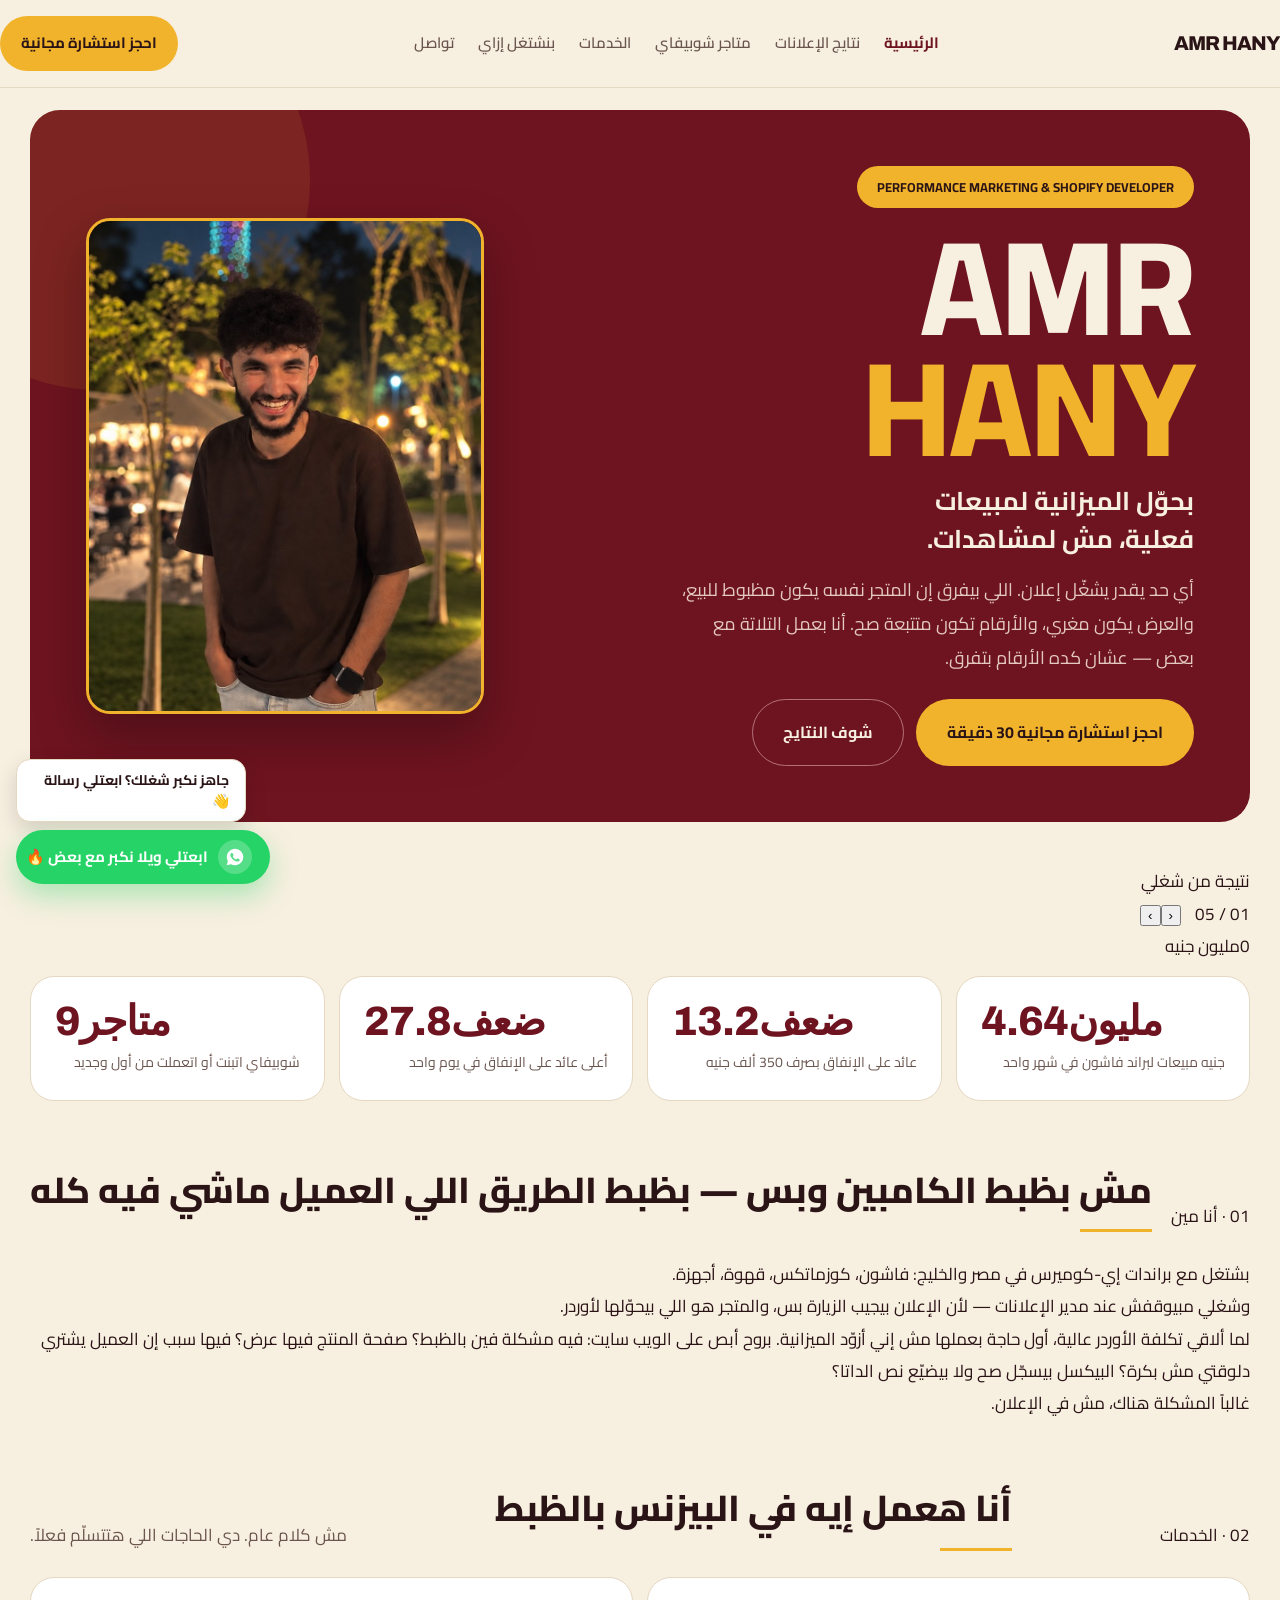
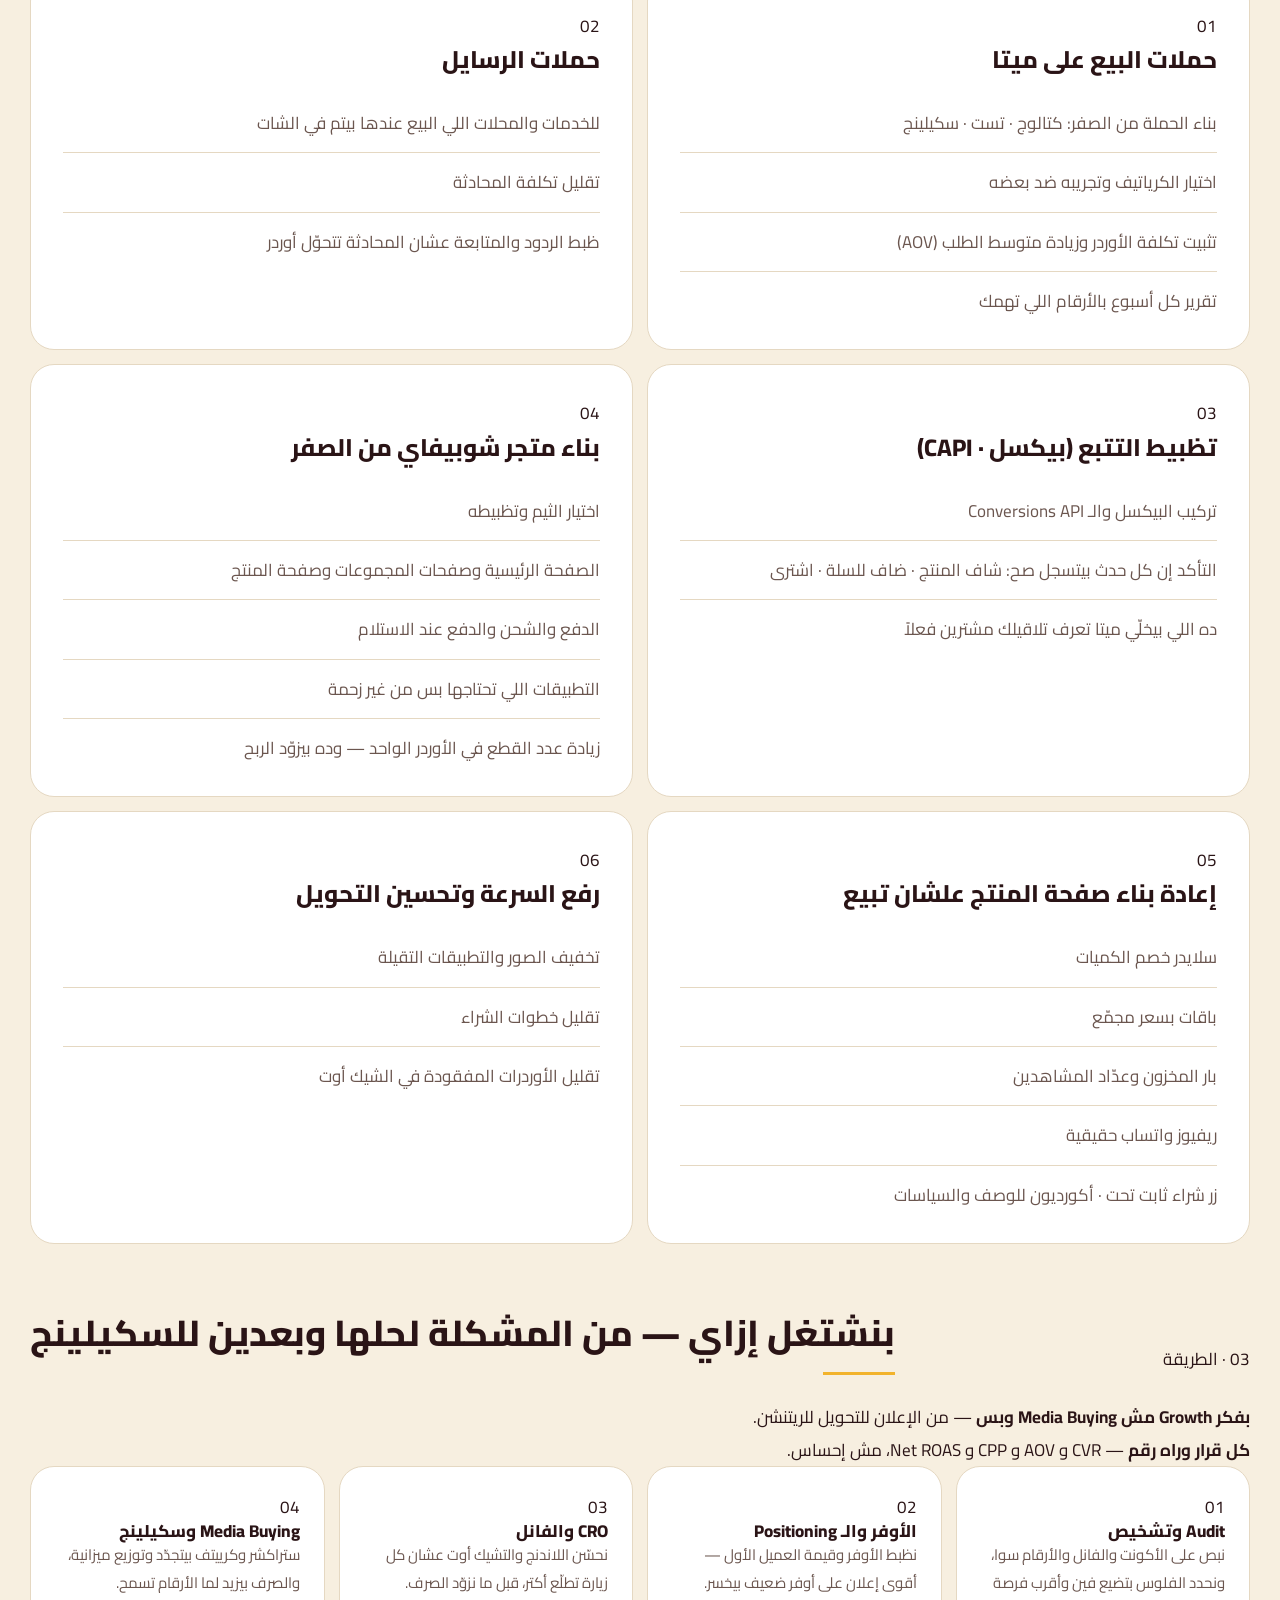
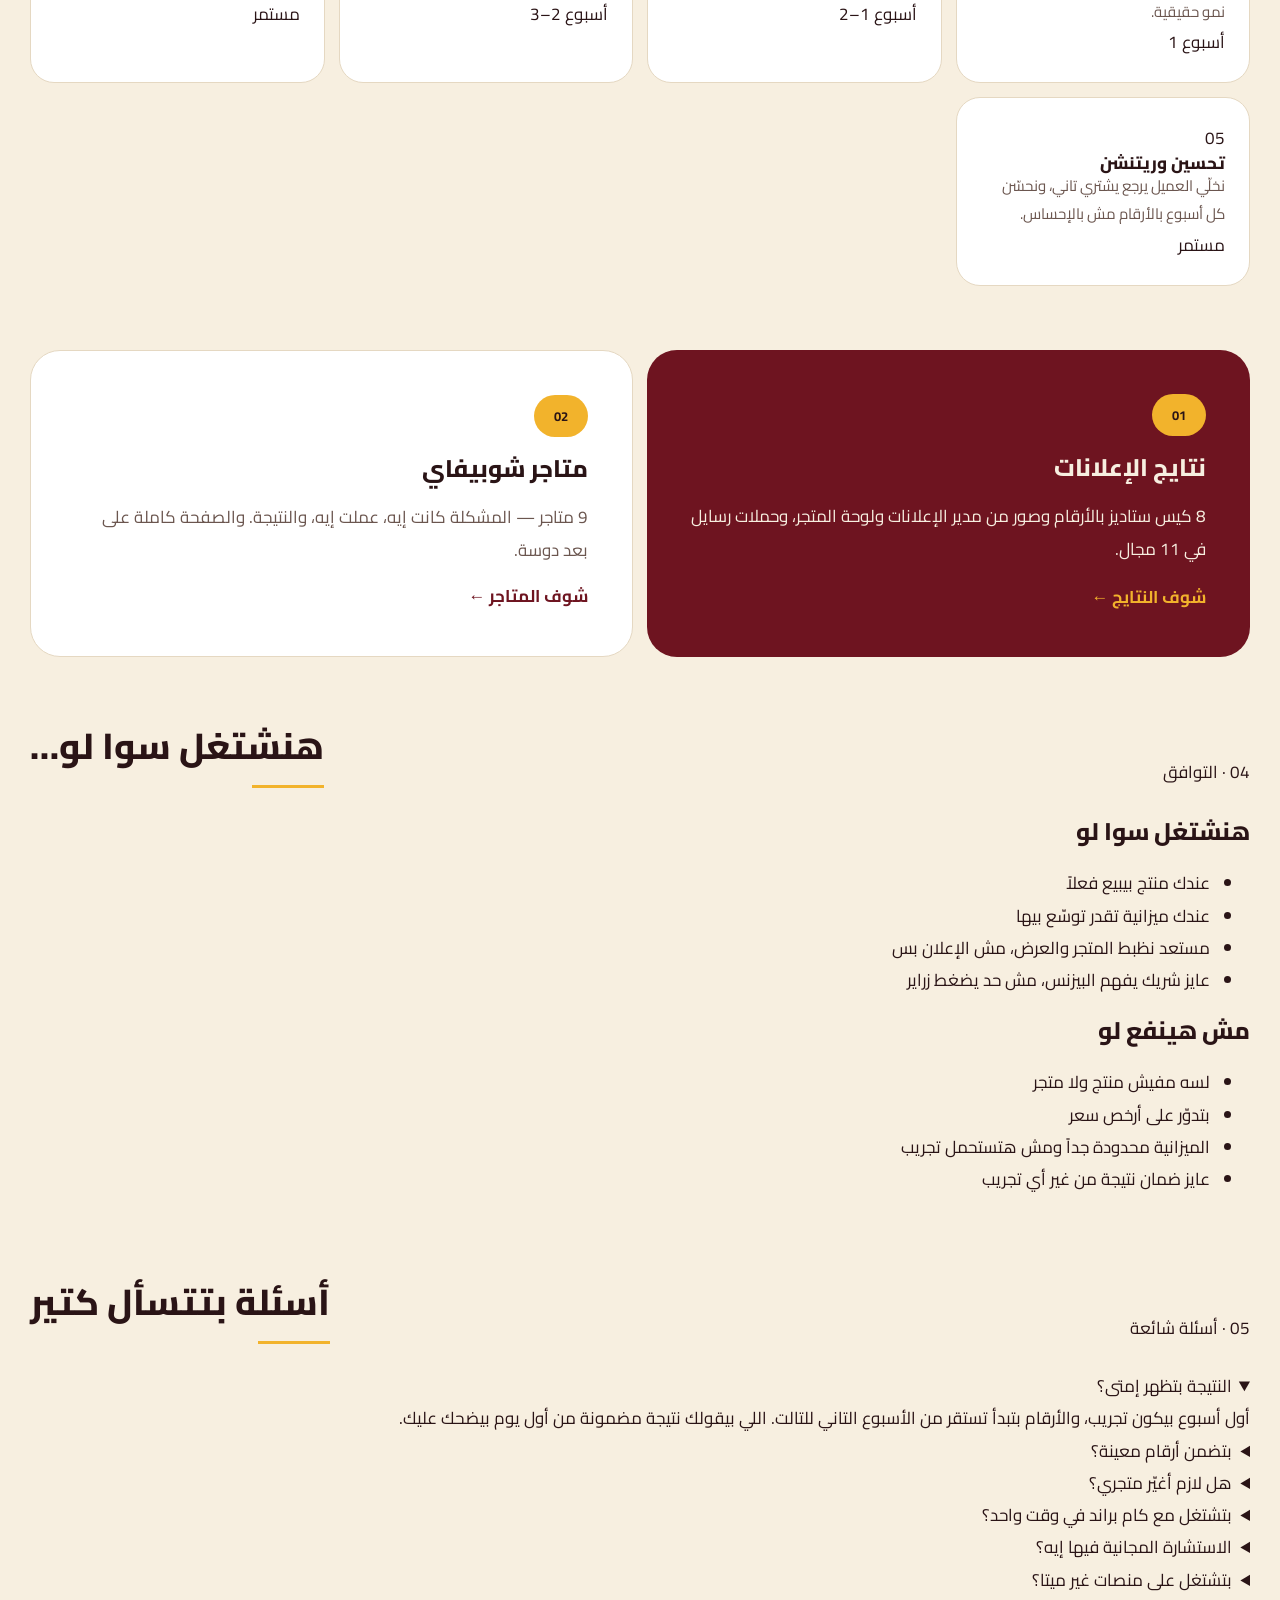
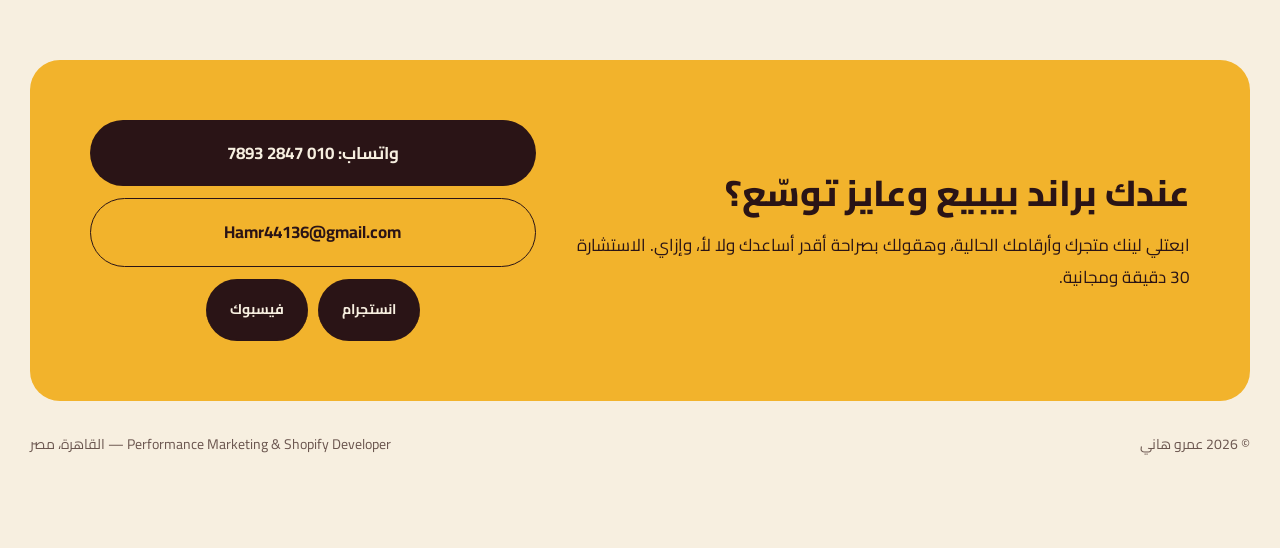
==== commit 70f4636b: "Update index.html" ====
--- a/index.html
+++ b/index.html
@@ -1,16 +1,16 @@
 <!doctype html>
-<html lang="en" dir="ltr">
+<html lang="ar" dir="rtl">
 <head>
 <meta charset="utf-8">
 <meta name="viewport" content="width=device-width, initial-scale=1">
-<title>Amr Hany — Performance Media Buyer & Shopify Developer</title>
-<meta name="description" content="Meta ads and Shopify builds for e-commerce brands in Egypt and the Gulf. Real numbers from Ads Manager and from the stores themselves.">
-<meta property="og:title" content="Amr Hany — Performance Media Buyer & Shopify Developer">
-<meta property="og:description" content="Meta ads and Shopify builds for e-commerce brands in Egypt and the Gulf. Real numbers from Ads Manager and from the stores themselves.">
+<title>عمرو هاني — Performance Marketing & Shopify Developer</title>
+<meta name="description" content="بحوّل الميزانية لمبيعات فعلية مش لمشاهدات. إعلانات ميتا وبناء متاجر شوبيفاي لبراندات الإي-كوميرس في مصر والخليج.">
+<meta property="og:title" content="عمرو هاني — Performance Marketing & Shopify Developer">
+<meta property="og:description" content="بحوّل الميزانية لمبيعات فعلية مش لمشاهدات. إعلانات ميتا وبناء متاجر شوبيفاي لبراندات الإي-كوميرس في مصر والخليج.">
 <meta property="og:type" content="website">
 <link rel="preconnect" href="https://fonts.googleapis.com">
 <link rel="preconnect" href="https://fonts.gstatic.com" crossorigin>
-<link href="https://fonts.googleapis.com/css2?family=Archivo:wght@500;700;800&family=Manrope:wght@400;500;700&family=Cairo:wght@400;600;700;800&display=swap" rel="stylesheet">
+<link href="https://fonts.googleapis.com/css2?family=Cairo:wght@400;600;700;800&family=Archivo:wght@500;700;800&display=swap" rel="stylesheet">
 <link rel="stylesheet" href="assets/site.css">
 </head>
 <body>
@@ -20,17 +20,15 @@
     <a class="brandmark" href="index.html">Amr Hany</a>
     <nav>
       <ul>
-        <li><a href="index.html" data-i18n="nav0" class="on">Home</a></li>
-        <li><a href="media-buying.html" data-i18n="nav2">Ad results</a></li>
-        <li><a href="stores.html" data-i18n="nav3">Shopify stores</a></li>
-        <li><a href="index.html#services" data-i18n="nav1">Services</a></li>
-        <li><a href="index.html#contact" data-i18n="nav5">Contact</a></li>
+        <li><a href="index.html" class="on">الرئيسية</a></li>
+        <li><a href="media-buying.html">نتايج الإعلانات</a></li>
+        <li><a href="stores.html">متاجر شوبيفاي</a></li>
+        <li><a href="index.html#services">الخدمات</a></li>
+        <li><a href="index.html#how">بنشتغل إزاي</a></li>
+        <li><a href="index.html#contact">تواصل</a></li>
       </ul>
     </nav>
-    <div class="head-right">
-      <button id="lang" onclick="setLang(document.documentElement.lang==='en'?'ar':'en')">العربية</button>
-      <a class="btn btn-gold" href="https://wa.me/201028477893" data-i18n="cta1">Book a call</a>
-    </div>
+    <a class="btn btn-gold" href="https://wa.me/201028477893">احجز استشارة مجانية</a>
   </div>
 </header>
 
@@ -39,114 +37,273 @@
 
   <section class="hero">
     <div class="hero-txt">
-      <span class="pill" data-i18n="role">Performance media buyer &amp; Shopify developer</span>
+      <span class="pill">PERFORMANCE MARKETING &amp; SHOPIFY DEVELOPER</span>
       <h1 class="name">AMR<br><span>HANY</span></h1>
-      <p class="tagline" data-i18n-html="h1">I build the store — then I fill it with buyers.</p>
-      <p class="lede" data-i18n="lede">Meta ads and Shopify builds for e-commerce brands in Egypt and the Gulf. Everything below is a real screenshot from Ads Manager and from the store itself.</p>
+      <p class="tagline">بحوّل الميزانية لمبيعات فعلية، مش لمشاهدات.</p>
+      <p class="lede">أي حد يقدر يشغّل إعلان. اللي بيفرق إن المتجر نفسه يكون مظبوط للبيع، والعرض يكون مغري، والأرقام تكون متتبعة صح. أنا بعمل التلاتة مع بعض — عشان كده الأرقام بتفرق.</p>
       <div class="cta">
-        <a class="btn btn-gold" href="https://wa.me/201028477893" data-i18n="cta2">Chat on WhatsApp</a>
-        <a class="btn btn-out-light" href="media-buying.html" data-i18n="cta3">See the results</a>
-      </div>
-    </div>
-    <div class="hero-photo"><img src="assets/img/photo.jpg" alt="Amr Hany"></div>
+        <a class="btn btn-gold" href="https://wa.me/201028477893">احجز استشارة مجانية 30 دقيقة</a>
+        <a class="btn btn-out-light" href="media-buying.html">شوف النتايج</a>
+      </div>
+    </div>
+    <div class="hero-photo"><img src="assets/img/photo.jpg" alt="عمرو هاني"></div>
+  </section>
+
+  <section class="big-stat" id="bigStat" style="padding-top:clamp(24px,3.4vw,44px)">
+    <div class="top">
+      <span>نتيجة من شغلي</span>
+      <div style="display:flex;align-items:center;gap:14px">
+        <span class="count">01 / 05</span>
+        <span class="arrows"><button id="hiPrev" aria-label="السابق">‹</button><button id="hiNext" aria-label="التالي">›</button></span>
+      </div>
+    </div>
+    <div class="body">
+      <div><span class="fig">0</span><span class="unit">مليون جنيه</span></div>
+      <div class="line"></div>
+      <p class="what"></p>
+      <p class="meta"></p>
+    </div>
   </section>
 
   <div class="stats">
-    <div class="stat"><div class="num">27.8x</div><span data-i18n="s1">Best single-day ROAS</span></div>
-    <div class="stat"><div class="num">4.64M</div><span data-i18n="s2">EGP revenue in one month</span></div>
-    <div class="stat"><div class="num">6,005</div><span data-i18n="s3">Purchases in that month</span></div>
-    <div class="stat"><div class="num">9</div><span data-i18n="s4">Shopify stores built</span></div>
+    <div class="stat"><div class="num">4.64<small>مليون</small></div><span>جنيه مبيعات لبراند فاشون في شهر واحد</span></div>
+    <div class="stat"><div class="num">13.2<small>ضعف</small></div><span>عائد على الإنفاق بصرف 350 ألف جنيه</span></div>
+    <div class="stat"><div class="num">27.8<small>ضعف</small></div><span>أعلى عائد على الإنفاق في يوم واحد</span></div>
+    <div class="stat"><div class="num">9<small>متاجر</small></div><span>شوبيفاي اتبنت أو اتعملت من أول وجديد</span></div>
   </div>
+
+  <section id="about">
+    <div class="sec-head">
+      <span class="eyebrow">01 · أنا مين</span>
+      <h2>مش بظبط الكامبين وبس — بظبط الطريق اللي العميل ماشي فيه كله</h2>
+    </div>
+    <div class="about">
+      <div>
+        <p class="lead">بشتغل مع براندات إي-كوميرس في مصر والخليج: فاشون، كوزماتكس، قهوة، أجهزة.</p>
+        <p>وشغلي مبيوقفش عند مدير الإعلانات — لأن الإعلان بيجيب الزيارة بس، والمتجر هو اللي بيحوّلها لأوردر.</p>
+      </div>
+      <div>
+        <p>لما ألاقي تكلفة الأوردر عالية، أول حاجة بعملها مش إني أزوّد الميزانية. بروح أبص على الويب سايت: فيه مشكلة فين بالظبط؟ صفحة المنتج فيها عرض؟ فيها سبب إن العميل يشتري دلوقتي مش بكرة؟ البيكسل بيسجّل صح ولا بيضيّع نص الداتا؟</p>
+        <p>غالباً المشكلة هناك، مش في الإعلان.</p>
+      </div>
+    </div>
+  </section>
+
+  <section id="services">
+    <div class="sec-head">
+      <span class="eyebrow">02 · الخدمات</span>
+      <h2>أنا هعمل إيه في البيزنس بالظبط</h2>
+      <p>مش كلام عام. دي الحاجات اللي هتتسلّم فعلاً.</p>
+    </div>
+    <div class="svc">
+      <div class="svc-card">
+        <div class="no">01</div>
+        <h3>حملات البيع على ميتا</h3>
+        <ul>
+          <li>بناء الحملة من الصفر: كتالوج · تست · سكيلينج</li>
+          <li>اختيار الكرياتيف وتجريبه ضد بعضه</li>
+          <li>تثبيت تكلفة الأوردر وزيادة متوسط الطلب (AOV)</li>
+          <li>تقرير كل أسبوع بالأرقام اللي تهمك</li>
+        </ul>
+      </div>
+      <div class="svc-card">
+        <div class="no">02</div>
+        <h3>حملات الرسايل</h3>
+        <ul>
+          <li>للخدمات والمحلات اللي البيع عندها بيتم في الشات</li>
+          <li>تقليل تكلفة المحادثة</li>
+          <li>ظبط الردود والمتابعة عشان المحادثة تتحوّل أوردر</li>
+        </ul>
+      </div>
+      <div class="svc-card">
+        <div class="no">03</div>
+        <h3>تظبيط التتبع (بيكسل · CAPI)</h3>
+        <ul>
+          <li>تركيب البيكسل والـ Conversions API</li>
+          <li>التأكد إن كل حدث بيتسجل صح: شاف المنتج · ضاف للسلة · اشترى</li>
+          <li>ده اللي بيخلّي ميتا تعرف تلاقيلك مشترين فعلاً</li>
+        </ul>
+      </div>
+      <div class="svc-card">
+        <div class="no">04</div>
+        <h3>بناء متجر شوبيفاي من الصفر</h3>
+        <ul>
+          <li>اختيار الثيم وتظبيطه</li>
+          <li>الصفحة الرئيسية وصفحات المجموعات وصفحة المنتج</li>
+          <li>الدفع والشحن والدفع عند الاستلام</li>
+          <li>التطبيقات اللي تحتاجها بس من غير زحمة</li>
+          <li>زيادة عدد القطع في الأوردر الواحد — وده بيزوّد الربح</li>
+        </ul>
+      </div>
+      <div class="svc-card">
+        <div class="no">05</div>
+        <h3>إعادة بناء صفحة المنتج علشان تبيع</h3>
+        <ul>
+          <li>سلايدر خصم الكميات</li>
+          <li>باقات بسعر مجمّع</li>
+          <li>بار المخزون وعدّاد المشاهدين</li>
+          <li>ريفيوز واتساب حقيقية</li>
+          <li>زر شراء ثابت تحت · أكورديون للوصف والسياسات</li>
+        </ul>
+      </div>
+      <div class="svc-card">
+        <div class="no">06</div>
+        <h3>رفع السرعة وتحسين التحويل</h3>
+        <ul>
+          <li>تخفيف الصور والتطبيقات التقيلة</li>
+          <li>تقليل خطوات الشراء</li>
+          <li>تقليل الأوردرات المفقودة في الشيك أوت</li>
+        </ul>
+      </div>
+    </div>
+  </section>
+
+  <section id="how">
+    <div class="how">
+      <div class="inner">
+        <div class="sec-head">
+          <span class="eyebrow">03 · الطريقة</span>
+          <h2>بنشتغل إزاي — من المشكلة لحلها وبعدين للسكيلينج</h2>
+        </div>
+        <div class="principles">
+          <div class="principle"><b>بفكر Growth مش Media Buying وبس</b> — من الإعلان للتحويل للريتنشن.</div>
+          <div class="principle"><b>كل قرار وراه رقم</b> — CVR و AOV و CPP و Net ROAS، مش إحساس.</div>
+        </div>
+      </div>
+      <div class="steps">
+        <div class="step">
+          <div class="no">01</div>
+          <h4>Audit وتشخيص</h4>
+          <p>نبص على الأكونت والفانل والأرقام سوا، ونحدد الفلوس بتضيع فين وأقرب فرصة نمو حقيقية.</p>
+          <span class="when">أسبوع 1</span>
+        </div>
+        <div class="step">
+          <div class="no">02</div>
+          <h4>الأوفر والـ Positioning</h4>
+          <p>نظبط الأوفر وقيمة العميل الأول — أقوى إعلان على أوفر ضعيف بيخسر.</p>
+          <span class="when">أسبوع 1–2</span>
+        </div>
+        <div class="step">
+          <div class="no">03</div>
+          <h4>CRO والفانل</h4>
+          <p>نحسّن اللاندنج والتشيك أوت عشان كل زيارة تطلّع أكتر، قبل ما نزوّد الصرف.</p>
+          <span class="when">أسبوع 2–3</span>
+        </div>
+        <div class="step">
+          <div class="no">04</div>
+          <h4>Media Buying وسكيلينج</h4>
+          <p>ستراكشر وكرييتف بيتجدّد وتوزيع ميزانية، والصرف بيزيد لما الأرقام تسمح.</p>
+          <span class="when">مستمر</span>
+        </div>
+        <div class="step">
+          <div class="no">05</div>
+          <h4>تحسين وريتنشن</h4>
+          <p>نخلّي العميل يرجع يشتري تاني، ونحسّن كل أسبوع بالأرقام مش بالإحساس.</p>
+          <span class="when">مستمر</span>
+        </div>
+      </div>
+    </div>
+  </section>
 
   <section>
     <div class="big-links">
       <a class="big" href="media-buying.html">
         <span class="pill">01</span>
-        <h3 data-i18n="bigA">Ad results</h3>
-        <p data-i18n="bigAd">Eight case studies with the numbers and the Ads Manager screenshots, plus messaging campaigns across 11 niches.</p>
-        <span class="go" data-i18n="goA">See the results →</span>
+        <h3>نتايج الإعلانات</h3>
+        <p>8 كيس ستاديز بالأرقام وصور من مدير الإعلانات ولوحة المتجر، وحملات رسايل في 11 مجال.</p>
+        <span class="go">شوف النتايج ←</span>
       </a>
       <a class="big alt" href="stores.html">
         <span class="pill">02</span>
-        <h3 data-i18n="bigB">Shopify stores</h3>
-        <p data-i18n="bigBd">Nine stores — scroll inside the phone screen and see every page from top to bottom.</p>
-        <span class="go" data-i18n="goB">See the stores →</span>
+        <h3>متاجر شوبيفاي</h3>
+        <p>9 متاجر — المشكلة كانت إيه، عملت إيه، والنتيجة. والصفحة كاملة على بعد دوسة.</p>
+        <span class="go">شوف المتاجر ←</span>
       </a>
     </div>
   </section>
 
-  <section id="services">
+  <section id="fit">
     <div class="sec-head">
-      <h2 data-i18n="svcTitle">Two skills, one growth engine</h2>
-      <p data-i18n="svcSub">Hire me for one side, or let me handle both — from store build to scaling campaigns.</p>
-    </div>
-    <div class="svc">
-      <div class="svc-card">
-        <h3 data-i18n="svcA">Media buying</h3>
-        <ul>
-          <li data-i18n="svcA1">Conversion campaigns on Meta for online stores</li>
-          <li data-i18n="svcA2">Messaging and lead campaigns for services and local shops</li>
-          <li data-i18n="svcA3">Pixel, CAPI and event tracking setup</li>
-          <li data-i18n="svcA4">Creative and audience testing, then scaling</li>
-          <li data-i18n="svcA5">A weekly report you can actually read</li>
-        </ul>
-      </div>
-      <div class="svc-card">
-        <h3 data-i18n="svcB">Shopify development</h3>
-        <ul>
-          <li data-i18n="svcB1">Full store build from scratch</li>
-          <li data-i18n="svcB2">Theme setup and customization (Kalles and others)</li>
-          <li data-i18n="svcB3">Product pages rebuilt to convert</li>
-          <li data-i18n="svcB4">Apps, payments, shipping and cash on delivery</li>
-          <li data-i18n="svcB5">Speed and conversion-rate work</li>
-        </ul>
-      </div>
-    </div>
-  </section>
-
-  <section id="process">
-    <div class="sec-head"><h2 data-i18n="prTitle">How we work together</h2></div>
-    <div class="steps">
-      <div class="step"><b data-i18n="p1t">Audit</b><p data-i18n="p1b">I go through the store, the ad account and the tracking, then tell you what is actually losing money.</p></div>
-      <div class="step"><b data-i18n="p2t">Build</b><p data-i18n="p2b">Store or product page rebuilt, pixel and events set up properly, offers and bundles in place.</p></div>
-      <div class="step"><b data-i18n="p3t">Launch and test</b><p data-i18n="p3b">Audiences, creatives and offers tested against each other until the numbers hold.</p></div>
-      <div class="step"><b data-i18n="p4t">Scale</b><p data-i18n="p4b">Budget moves to what works, cost per order stays steady, and you get a weekly report.</p></div>
+      <span class="eyebrow">04 · التوافق</span>
+      <h2>هنشتغل سوا لو…</h2>
+    </div>
+    <div class="fit">
+      <div class="fit-card yes">
+        <h3>هنشتغل سوا لو</h3>
+        <ul>
+          <li>عندك منتج بيبيع فعلاً</li>
+          <li>عندك ميزانية تقدر توسّع بيها</li>
+          <li>مستعد نظبط المتجر والعرض، مش الإعلان بس</li>
+          <li>عايز شريك يفهم البيزنس، مش حد يضغط زراير</li>
+        </ul>
+      </div>
+      <div class="fit-card no">
+        <h3>مش هينفع لو</h3>
+        <ul>
+          <li>لسه مفيش منتج ولا متجر</li>
+          <li>بتدوّر على أرخص سعر</li>
+          <li>الميزانية محدودة جداً ومش هتستحمل تجريب</li>
+          <li>عايز ضمان نتيجة من غير أي تجريب</li>
+        </ul>
+      </div>
+    </div>
+  </section>
+
+  <section id="faq">
+    <div class="sec-head">
+      <span class="eyebrow">05 · أسئلة شائعة</span>
+      <h2>أسئلة بتتسأل كتير</h2>
+    </div>
+    <div class="faq">
+      <details open><summary>النتيجة بتظهر إمتى؟</summary><p>أول أسبوع بيكون تجريب، والأرقام بتبدأ تستقر من الأسبوع التاني للتالت. اللي بيقولك نتيجة مضمونة من أول يوم بيضحك عليك.</p></details>
+      <details><summary>بتضمن أرقام معينة؟</summary><p>لأ، ومحدش أمين هيضمنلك. اللي بضمنه إن كل قرار وراه رقم، ولو حاجة مش شغالة بوقفها بسرعة قبل ما تاكل ميزانية.</p></details>
+      <details><summary>هل لازم أغيّر متجري؟</summary><p>مش شرط. بس لو الصفحة مش مظبوطة، الإعلان هيدفع فلوس في زيارة مش هتتحوّل لأوردر. بقولك رأيي بصراحة بعد ما أبص.</p></details>
+      <details><summary>بتشتغل مع كام براند في وقت واحد؟</summary><p>عدد محدود، عشان كل واحد ياخد وقته ومتابعة حقيقية مش تقرير آلي.</p></details>
+      <details><summary>الاستشارة المجانية فيها إيه؟</summary><p>30 دقيقة أبص فيها على متجرك وحساب الإعلانات والأرقام، وأقولك إيه اللي بيضيّع فلوس دلوقتي وأقرب فرصة نمو — وأقدر أساعدك ولا لأ.</p></details>
+      <details><summary>بتشتغل على منصات غير ميتا؟</summary><p>شغلي الأساسي على ميتا (فيسبوك وانستجرام)، وده اللي أرقامي كلها منه. لو محتاج منصة تانية بقولك من الأول.</p></details>
     </div>
   </section>
 
   <section class="contact" id="contact">
     <div>
-      <h2 data-i18n="coTitle">Ready to grow your store?</h2>
-      <p data-i18n="coBody">Send me your store link and your current numbers. I will tell you honestly whether I can help, and how.</p>
+      <h2>عندك براند بيبيع وعايز توسّع؟</h2>
+      <p>ابعتلي لينك متجرك وأرقامك الحالية، وهقولك بصراحة أقدر أساعدك ولا لأ، وإزاي. الاستشارة 30 دقيقة ومجانية.</p>
     </div>
     <div class="lines">
-      <a href="https://wa.me/201028477893">WhatsApp: 010 2847 7893</a>
+      <a href="https://wa.me/201028477893">واتساب: 010 2847 7893</a>
       <a class="alt" href="mailto:Hamr44136@gmail.com">Hamr44136@gmail.com</a>
       <div class="socials">
-        <a href="https://instagram.com/amrhany_10">Instagram</a>
-        <a href="https://facebook.com/amrhany00">Facebook</a>
+        <a href="https://instagram.com/amrhany_10">انستجرام</a>
+        <a href="https://facebook.com/amrhany00">فيسبوك</a>
       </div>
     </div>
   </section>
 
   <footer>
-    <span>© 2026 Amr Hany</span>
-    <span data-i18n="foot">Performance media buyer &amp; Shopify developer — Cairo, Egypt</span>
+    <span>© 2026 عمرو هاني</span>
+    <span>Performance Marketing &amp; Shopify Developer — القاهرة، مصر</span>
   </footer>
-
 </div>
 </main>
 
 <div class="wa-wrap">
-  <div class="wa-bubble" data-i18n="waBubble">Ready to grow your store? Send me a message 👋</div>
-  <a class="wa" href="https://wa.me/201028477893" target="_blank" rel="noopener" aria-label="WhatsApp">
+  <div class="wa-bubble">جاهز نكبر شغلك؟ ابعتلي رسالة 👋</div>
+  <a class="wa" href="https://wa.me/201028477893" target="_blank" rel="noopener" aria-label="واتساب">
     <i><svg viewBox="0 0 24 24" fill="currentColor" aria-hidden="true"><path d="M12.04 2C6.58 2 2.13 6.45 2.13 11.91c0 1.75.46 3.45 1.32 4.95L2 22l5.25-1.38a9.9 9.9 0 004.79 1.22h.01c5.46 0 9.91-4.45 9.91-9.91C21.96 6.45 17.5 2 12.04 2zm5.8 14.03c-.25.7-1.45 1.34-2 1.4-.55.06-1.07.08-1.84-.12-.46-.12-1.06-.32-1.83-.65-2.7-1.17-4.46-3.9-4.6-4.08-.13-.18-1.1-1.46-1.1-2.79 0-1.32.69-1.97.94-2.24.25-.27.54-.34.73-.34.18 0 .37 0 .53.01.17.01.4-.06.62.48.23.55.78 1.9.85 2.04.07.14.11.3.02.48-.09.18-.14.3-.27.46-.14.16-.29.36-.41.48-.14.14-.28.29-.12.57.16.27.7 1.16 1.51 1.88 1.04.93 1.91 1.22 2.18 1.36.27.14.43.12.59-.07.16-.19.68-.79.86-1.06.18-.27.37-.23.62-.14.25.09 1.6.75 1.87.89.27.14.46.2.53.32.07.11.07.66-.18 1.36z"/></svg></i>
-    <span data-i18n="waBtn">Message me — let's grow together 🔥</span>
+    <span>ابعتلي ويلا نكبر مع بعض 🔥</span>
   </a>
 </div>
 
-<div id="lb" role="dialog" aria-modal="true"><button aria-label="Close" onclick="closeLb()">×</button><img id="lbImg" alt=""></div>
+<div id="lb" role="dialog" aria-modal="true">
+  <button id="lbClose" aria-label="إغلاق">×</button>
+  <div class="cap" id="lbCap"></div>
+  <img id="lbImg" alt="">
+  <div id="lbNav" style="display:none">
+    <button id="lbPrev" aria-label="السابق">‹</button>
+    <span>الصفحة اللي قبلها / اللي بعدها</span>
+    <button id="lbNext" aria-label="التالي">›</button>
+  </div>
+</div>
 <script src="assets/site.js"></script>
-
 </body>
 </html>
--- a/assets/site.css
+++ b/assets/site.css
@@ -0,0 +1,269 @@
+/* ============================================================
+   COLORS — change these to recolor the whole site
+   ============================================================ */
+:root{
+  --wine:#6E1420;
+  --wine-deep:#2A1416;
+  --wine-soft:#85202C;
+  --cream:#F7EFE0;
+  --cream-line:#E5D8C2;
+  --mustard:#F2B32C;
+  --white:#FFFFFF;
+  --muted:#6B564F;
+  --muted-dark:#E4C9C0;
+  --pad:30px;
+  --r-lg:30px;
+  --r-md:24px;
+  --r-sm:16px;
+}
+*{box-sizing:border-box}
+html{scroll-behavior:smooth}
+body{margin:0;background:var(--cream);color:var(--wine-deep);
+  font-family:Manrope,'Segoe UI',sans-serif;font-size:17px;line-height:1.65;-webkit-font-smoothing:antialiased}
+h1,h2,h3,h4,.num,.brandmark{font-family:Archivo,sans-serif;letter-spacing:-1px;line-height:1.02;margin:0}
+h1{font-weight:800;font-size:clamp(38px,7vw,82px);text-transform:uppercase}
+h2{font-weight:800;font-size:clamp(28px,4.2vw,42px);text-transform:uppercase}
+h3{font-weight:700;font-size:clamp(20px,2.4vw,26px)}
+p{margin:0}
+img{max-width:100%;display:block}
+a{color:inherit;text-decoration:none}
+:focus-visible{outline:3px solid var(--mustard);outline-offset:3px}
+
+/* ---------- Arabic / RTL ---------- */
+html[dir="rtl"] body{font-family:Cairo,'Segoe UI',sans-serif;line-height:1.9}
+html[dir="rtl"] h1,html[dir="rtl"] h2,html[dir="rtl"] h3,html[dir="rtl"] h4{
+  font-family:Cairo,sans-serif;letter-spacing:0;text-transform:none;font-weight:800}
+html[dir="rtl"] h1{font-size:clamp(30px,5.4vw,60px);line-height:1.35}
+html[dir="rtl"] h2{font-size:clamp(24px,3.4vw,36px);line-height:1.4}
+html[dir="rtl"] h3{font-size:clamp(18px,2.1vw,24px);line-height:1.5}
+html[dir="rtl"] .pill{padding:9px 20px}
+html[dir="rtl"] nav ul{font-weight:600}
+.num,.kpi b,.brandmark{direction:ltr;unicode-bidi:isolate}
+
+.wrap{max-width:1360px;margin:0 auto;padding:0 var(--pad)}
+.pill{display:inline-flex;align-items:center;gap:8px;padding:8px 18px;border-radius:999px;font-size:13px;font-weight:700}
+.btn{display:inline-flex;align-items:center;justify-content:center;padding:17px 30px;border-radius:999px;
+  font-weight:700;font-size:16px;border:1.5px solid transparent;cursor:pointer;font-family:inherit}
+.btn-gold{background:var(--mustard);color:var(--wine-deep)}
+.btn-gold:hover{background:#e0a21f}
+.btn-out-light{border-color:#B4707A;color:var(--cream)}
+.btn-out-dark{border-color:var(--wine);color:var(--wine)}
+
+/* ---------- header ---------- */
+header{position:sticky;top:0;z-index:40;background:rgba(247,239,224,.93);backdrop-filter:blur(8px);
+  border-bottom:1px solid var(--cream-line);transition:box-shadow .3s ease}
+header.small{box-shadow:0 8px 24px rgba(42,20,22,.08)}
+.head{display:flex;align-items:center;justify-content:space-between;gap:18px;padding:16px 0;transition:padding .3s ease}
+header.small .head{padding:9px 0}
+.brandmark{font-weight:800;font-size:20px;text-transform:uppercase;transition:font-size .3s ease}
+header.small .brandmark{font-size:17px}
+nav ul{display:flex;gap:24px;list-style:none;margin:0;padding:0;font-size:15px;font-weight:500;color:var(--muted)}
+nav a:hover,nav a.on{color:var(--wine)}
+nav a.on{font-weight:700}
+.head-right{display:flex;align-items:center;gap:10px}
+#lang{padding:9px 15px;border-radius:999px;border:1.5px solid var(--wine);background:none;color:var(--wine);
+  font-weight:700;font-size:13px;cursor:pointer;font-family:inherit}
+.head .btn{padding:12px 20px;font-size:15px}
+@media(max-width:1080px){nav{display:none}}
+
+/* ---------- hero ---------- */
+.hero{position:relative;margin-top:22px;border-radius:var(--r-lg);background:var(--wine);color:var(--cream);
+  padding:clamp(28px,4.4vw,56px);display:grid;grid-template-columns:1.25fr .75fr;gap:clamp(26px,3.6vw,52px);
+  align-items:center;overflow:hidden}
+.hero::before{content:"";position:absolute;inset-inline-end:-140px;top:-140px;width:420px;height:420px;
+  border-radius:50%;background:rgba(242,179,44,.10)}
+.hero-txt{position:relative;z-index:2}
+.hero .pill{background:var(--mustard);color:var(--wine-deep)}
+h1.name{margin:18px 0 6px;font-size:clamp(64px,11.5vw,168px);line-height:.84;letter-spacing:-4px;font-weight:800}
+h1.name span{color:var(--mustard)}
+html[dir="rtl"] h1.name{letter-spacing:-2px;line-height:.9;font-size:clamp(58px,10.5vw,150px)}
+.tagline{font-family:Archivo,sans-serif;font-weight:700;font-size:clamp(19px,2.2vw,30px);line-height:1.2;
+  letter-spacing:-.5px;margin-top:14px;max-width:24ch}
+html[dir="rtl"] .tagline{font-family:Cairo,sans-serif;letter-spacing:0;line-height:1.5;font-size:clamp(18px,2vw,26px)}
+.hero p.lede{max-width:52ch;font-size:clamp(15px,1.5vw,18px);color:var(--muted-dark);margin-top:14px}
+.hero .cta{display:flex;flex-wrap:wrap;gap:12px;margin-top:24px}
+.hero-photo{position:relative;z-index:2;border-radius:var(--r-md);overflow:hidden;
+  box-shadow:0 22px 50px rgba(20,8,10,.35);border:3px solid var(--mustard)}
+.hero-photo img{width:100%;aspect-ratio:4/5;object-fit:cover;object-position:center 18%}
+@media(max-width:900px){
+  .hero{grid-template-columns:1fr;gap:26px}
+  .hero-photo{max-width:320px;margin-inline:auto;order:-1}
+  h1.name{font-size:clamp(56px,17vw,110px)}
+}
+
+/* page head (inner pages) */
+.page-head{margin-top:22px;border-radius:var(--r-lg);background:var(--wine);color:var(--cream);
+  padding:clamp(26px,4vw,48px)}
+.page-head .pill{background:var(--mustard);color:var(--wine-deep)}
+.page-head h1{margin:16px 0 10px;font-size:clamp(34px,5.6vw,66px)}
+.page-head p{max-width:64ch;color:var(--muted-dark)}
+
+/* ---------- stats ---------- */
+.stats{display:grid;grid-template-columns:repeat(4,1fr);gap:14px;margin-top:14px}
+.stat{background:var(--white);border:1px solid var(--cream-line);border-radius:var(--r-md);padding:24px;
+  opacity:0;transform:translateY(14px);transition:opacity .6s ease,transform .6s cubic-bezier(.2,.7,.2,1)}
+.stat.in{opacity:1;transform:none}
+.num{font-weight:800;font-size:clamp(30px,3.2vw,44px);color:var(--wine);font-variant-numeric:tabular-nums}
+.stat span{display:block;color:var(--muted);font-size:14px;margin-top:6px}
+@media(max-width:820px){.stats{grid-template-columns:repeat(2,1fr)}}
+
+section{padding:64px 0 0}
+.sec-head{display:flex;flex-wrap:wrap;gap:16px;align-items:end;justify-content:space-between;margin-bottom:26px}
+.sec-head p{max-width:52ch;color:var(--muted)}
+.sec-head h2,.hero h1,.page-head h1{opacity:0;transform:translateY(18px);
+  transition:opacity .7s ease,transform .7s cubic-bezier(.2,.7,.2,1)}
+.sec-head h2.in,.hero h1.in,.page-head h1.in{opacity:1;transform:none}
+.sec-head h2::after{content:"";display:block;height:3px;width:0;background:var(--mustard);margin-top:14px;
+  transition:width .8s .25s cubic-bezier(.2,.7,.2,1)}
+.sec-head h2.in::after{width:72px}
+
+/* ---------- services ---------- */
+.svc{display:grid;grid-template-columns:1fr 1fr;gap:14px}
+.svc-card{background:var(--white);border:1px solid var(--cream-line);border-radius:var(--r-md);padding:32px}
+.svc-card h3{margin-bottom:16px}
+.svc-card ul{list-style:none;margin:0;padding:0}
+.svc-card li{padding:13px 0;border-bottom:1px solid var(--cream-line);color:var(--muted)}
+.svc-card li:last-child{border-bottom:0;padding-bottom:0}
+@media(max-width:820px){.svc{grid-template-columns:1fr}}
+
+/* ---------- big link cards (home) ---------- */
+.big-links{display:grid;grid-template-columns:1fr 1fr;gap:14px}
+.big{position:relative;border-radius:var(--r-lg);padding:clamp(26px,3.4vw,44px);overflow:hidden;
+  background:var(--wine);color:var(--cream);display:flex;flex-direction:column;gap:14px;min-height:260px;
+  transition:transform .25s ease}
+.big:hover{transform:translateY(-4px)}
+.big.alt{background:var(--white);color:var(--wine-deep);border:1px solid var(--cream-line)}
+.big.alt p{color:var(--muted)}
+.big .pill{background:var(--mustard);color:var(--wine-deep);align-self:flex-start}
+.big h3{font-size:clamp(24px,3vw,34px)}
+.big .go{margin-top:auto;font-weight:700;color:var(--mustard)}
+.big.alt .go{color:var(--wine)}
+@media(max-width:820px){.big-links{grid-template-columns:1fr}}
+
+/* ---------- ad case cards ---------- */
+.cases{display:grid;grid-template-columns:1fr 1fr;gap:14px}
+.case{background:var(--wine);color:var(--cream);border-radius:var(--r-lg);padding:clamp(24px,3vw,36px);
+  display:flex;flex-direction:column;gap:16px;transition:transform .25s ease}
+.case:hover{transform:translateY(-4px)}
+.case.light{background:var(--white);color:var(--wine-deep);border:1px solid var(--cream-line)}
+.case.light p{color:var(--muted)}
+.case .tag{background:var(--mustard);color:var(--wine-deep)}
+.case .per{font-size:13px;font-weight:700;opacity:.85}
+.kpis{display:grid;grid-template-columns:repeat(4,1fr);gap:10px}
+.kpi{background:var(--wine-soft);border-radius:var(--r-sm);padding:14px;
+  opacity:0;transform:translateY(10px);transition:opacity .5s ease,transform .5s cubic-bezier(.2,.7,.2,1)}
+.kpi.in{opacity:1;transform:none}
+.case.light .kpi{background:#F7EFE0}
+.kpi b{display:block;font-family:Archivo,sans-serif;font-weight:800;font-size:clamp(20px,2.2vw,27px);
+  color:var(--mustard);line-height:1.1}
+.case.light .kpi b{color:var(--wine)}
+.kpi span{font-size:12px;color:var(--muted-dark)}
+.case.light .kpi span{color:var(--muted)}
+.shots{display:grid;grid-template-columns:repeat(auto-fit,minmax(150px,1fr));gap:10px;margin-top:auto}
+.shot{border-radius:var(--r-sm);overflow:hidden;background:var(--wine-soft);cursor:zoom-in}
+.case.light .shot{background:#F0E8D8}
+.shot img{width:100%;height:120px;object-fit:cover;object-position:top}
+@media(max-width:1000px){.cases{grid-template-columns:1fr}}
+@media(max-width:560px){.kpis{grid-template-columns:repeat(2,1fr)}}
+
+/* ---------- messaging grid ---------- */
+.msg-grid{display:grid;grid-template-columns:repeat(auto-fill,minmax(250px,1fr));gap:12px}
+.msg{background:var(--white);border:1px solid var(--cream-line);border-radius:var(--r-md);overflow:hidden;cursor:zoom-in;
+  transition:transform .25s ease}
+.msg:hover{transform:translateY(-4px)}
+.msg img{width:100%;aspect-ratio:16/9;object-fit:cover}
+.msg div{padding:14px 18px;font-weight:700;font-size:15px}
+.msg small{display:block;color:var(--muted);font-weight:500;font-size:13px;margin-top:2px}
+
+/* ---------- store blocks with scrollable phones ---------- */
+.store{background:var(--wine);border-radius:var(--r-lg);padding:clamp(24px,3.4vw,44px);
+  display:grid;grid-template-columns:auto 1fr;gap:clamp(22px,3.2vw,44px);align-items:center;
+  margin-bottom:16px;color:var(--cream)}
+.store:nth-child(even){background:var(--white);color:var(--wine-deep);border:1px solid var(--cream-line)}
+.store:nth-child(even) p{color:var(--muted)}
+.store:nth-child(even) .phone{border-color:var(--wine-deep)}
+.screens-col{display:flex;flex-direction:column;gap:14px;align-items:center}
+.tabs{display:flex;gap:8px;flex-wrap:wrap;justify-content:center}
+.tab{padding:9px 18px;border-radius:999px;border:1.5px solid currentColor;background:none;color:inherit;
+  font-family:inherit;font-weight:700;font-size:13px;cursor:pointer;opacity:.55;transition:all .2s ease}
+.tab:hover{opacity:.9}
+.tab.on{background:var(--mustard);color:var(--wine-deep);border-color:var(--mustard);opacity:1}
+html[dir="rtl"] .tab{font-size:14px}
+.phones{display:none;gap:18px;flex-wrap:wrap;justify-content:center}
+.phones.on{display:flex}
+.phone-wrap{display:flex;flex-direction:column;align-items:center;gap:10px}
+.phone-label{font-family:Archivo,sans-serif;font-weight:800;font-size:13px;letter-spacing:1.6px;
+  text-transform:uppercase;padding:7px 18px;border-radius:999px}
+html[dir="rtl"] .phone-label{font-family:Cairo,sans-serif;letter-spacing:0;font-size:14px}
+.phone-label.before{background:transparent;border:1.5px solid currentColor;opacity:.75}
+.phone-label.after{background:var(--mustard);color:var(--wine-deep)}
+.phone-label.new{background:var(--mustard);color:var(--wine-deep)}
+.phone{position:relative;width:clamp(210px,23vw,290px);aspect-ratio:9/19;border-radius:30px;
+  border:8px solid var(--wine-deep);background:var(--white);overflow:hidden}
+.phone .scroll{position:absolute;inset:0;overflow-y:auto;-webkit-overflow-scrolling:touch;
+  scrollbar-width:none;overscroll-behavior:contain}
+.phone .scroll::-webkit-scrollbar{display:none}
+.phone .scroll img{width:100%;height:auto}
+.phone .hint{position:absolute;inset-inline:0;bottom:10px;margin-inline:auto;width:max-content;
+  background:rgba(42,20,22,.78);color:#fff;font-size:11px;font-weight:700;padding:6px 12px;border-radius:999px;
+  pointer-events:none;transition:opacity .4s ease}
+.phone.touched .hint{opacity:0}
+.phone .expand{position:absolute;inset-inline-end:10px;top:10px;width:34px;height:34px;border:0;border-radius:50%;
+  background:rgba(42,20,22,.78);color:#fff;font-size:15px;cursor:pointer;display:grid;place-items:center}
+.store .tags{display:flex;flex-wrap:wrap;gap:8px}
+.store .tag{background:var(--mustard);color:var(--wine-deep)}
+.store .built{font-size:13px;font-weight:700;color:var(--mustard);margin-top:14px}
+.store:nth-child(even) .built{color:var(--wine)}
+.store .feats{list-style:none;margin:14px 0 0;padding:0;display:grid;gap:8px;font-size:15px}
+.store .feats li{padding-inline-start:18px;position:relative;color:var(--muted-dark)}
+.store:nth-child(even) .feats li{color:var(--muted)}
+.store .feats li::before{content:"";position:absolute;inset-inline-start:0;top:.62em;width:7px;height:7px;
+  border-radius:50%;background:var(--mustard)}
+@media(max-width:900px){.store{grid-template-columns:1fr}}
+
+/* ---------- process ---------- */
+.steps{display:grid;grid-template-columns:repeat(4,1fr);gap:14px}
+.step{background:var(--white);border:1px solid var(--cream-line);border-radius:var(--r-md);padding:24px}
+.step b{display:block;font-family:Archivo,sans-serif;font-weight:800;font-size:19px;margin-bottom:8px}
+html[dir="rtl"] .step b{font-family:Cairo,sans-serif}
+.step p{color:var(--muted);font-size:15px}
+@media(max-width:820px){.steps{grid-template-columns:repeat(2,1fr)}}
+
+/* ---------- contact / footer ---------- */
+.contact{margin:64px 0 0;border-radius:var(--r-lg);background:var(--mustard);color:var(--wine-deep);
+  padding:clamp(30px,5vw,60px);display:grid;grid-template-columns:1.4fr 1fr;gap:30px;align-items:center}
+.contact h2{margin-bottom:10px}
+.contact .lines{display:flex;flex-direction:column;gap:12px}
+.contact .lines a{background:var(--wine-deep);color:var(--cream);padding:17px 24px;border-radius:999px;
+  font-weight:700;text-align:center}
+.contact .lines a.alt{background:transparent;border:1.5px solid var(--wine-deep);color:var(--wine-deep)}
+.socials{display:flex;gap:10px;justify-content:center;font-weight:700;font-size:14px}
+.socials a{background:transparent;color:var(--wine-deep);padding:6px 12px;border-bottom:2px solid var(--wine-deep);border-radius:0}
+@media(max-width:820px){.contact{grid-template-columns:1fr}}
+footer{padding:30px 0 90px;color:var(--muted);font-size:14px;display:flex;flex-wrap:wrap;gap:12px;justify-content:space-between}
+
+/* ---------- WhatsApp float ---------- */
+.wa-wrap{position:fixed;inset-inline-end:16px;bottom:16px;z-index:60;display:flex;flex-direction:column;
+  align-items:flex-end;gap:8px}
+.wa-bubble{background:var(--white);color:var(--wine-deep);border:1px solid var(--cream-line);padding:10px 16px;
+  border-radius:14px;font-size:14px;font-weight:700;box-shadow:0 8px 22px rgba(20,8,10,.14);max-width:230px;line-height:1.45}
+.wa{display:inline-flex;align-items:center;gap:10px;background:#25D366;color:#fff;padding:10px 18px 10px 10px;
+  border-radius:999px;font-weight:700;font-size:15px;box-shadow:0 12px 28px rgba(37,211,102,.35);transition:transform .2s ease}
+.wa:hover{transform:translateY(-2px)}
+.wa i{width:34px;height:34px;border-radius:50%;background:rgba(255,255,255,.22);display:grid;place-items:center;flex-shrink:0}
+.wa svg{width:20px;height:20px}
+.wa span{white-space:nowrap}
+@media(max-width:600px){.wa-bubble{max-width:190px;font-size:13px}.wa span{display:none}.wa{padding:8px}}
+
+/* ---------- lightbox ---------- */
+#lb{position:fixed;inset:0;background:rgba(20,8,10,.94);z-index:90;display:none;padding:22px;overflow:auto}
+#lb.on{display:block}
+#lb img{margin:0 auto;max-width:min(1100px,94vw);border-radius:12px}
+#lb button{position:fixed;top:16px;right:16px;width:46px;height:46px;border-radius:999px;border:0;
+  background:var(--mustard);color:var(--wine-deep);font-size:22px;font-weight:700;cursor:pointer}
+
+@media (prefers-reduced-motion:reduce){
+  html{scroll-behavior:auto}
+  .sec-head h2,.hero h1,.page-head h1,.stat,.kpi{opacity:1;transform:none;transition:none}
+  .sec-head h2::after{width:72px;transition:none}
+}
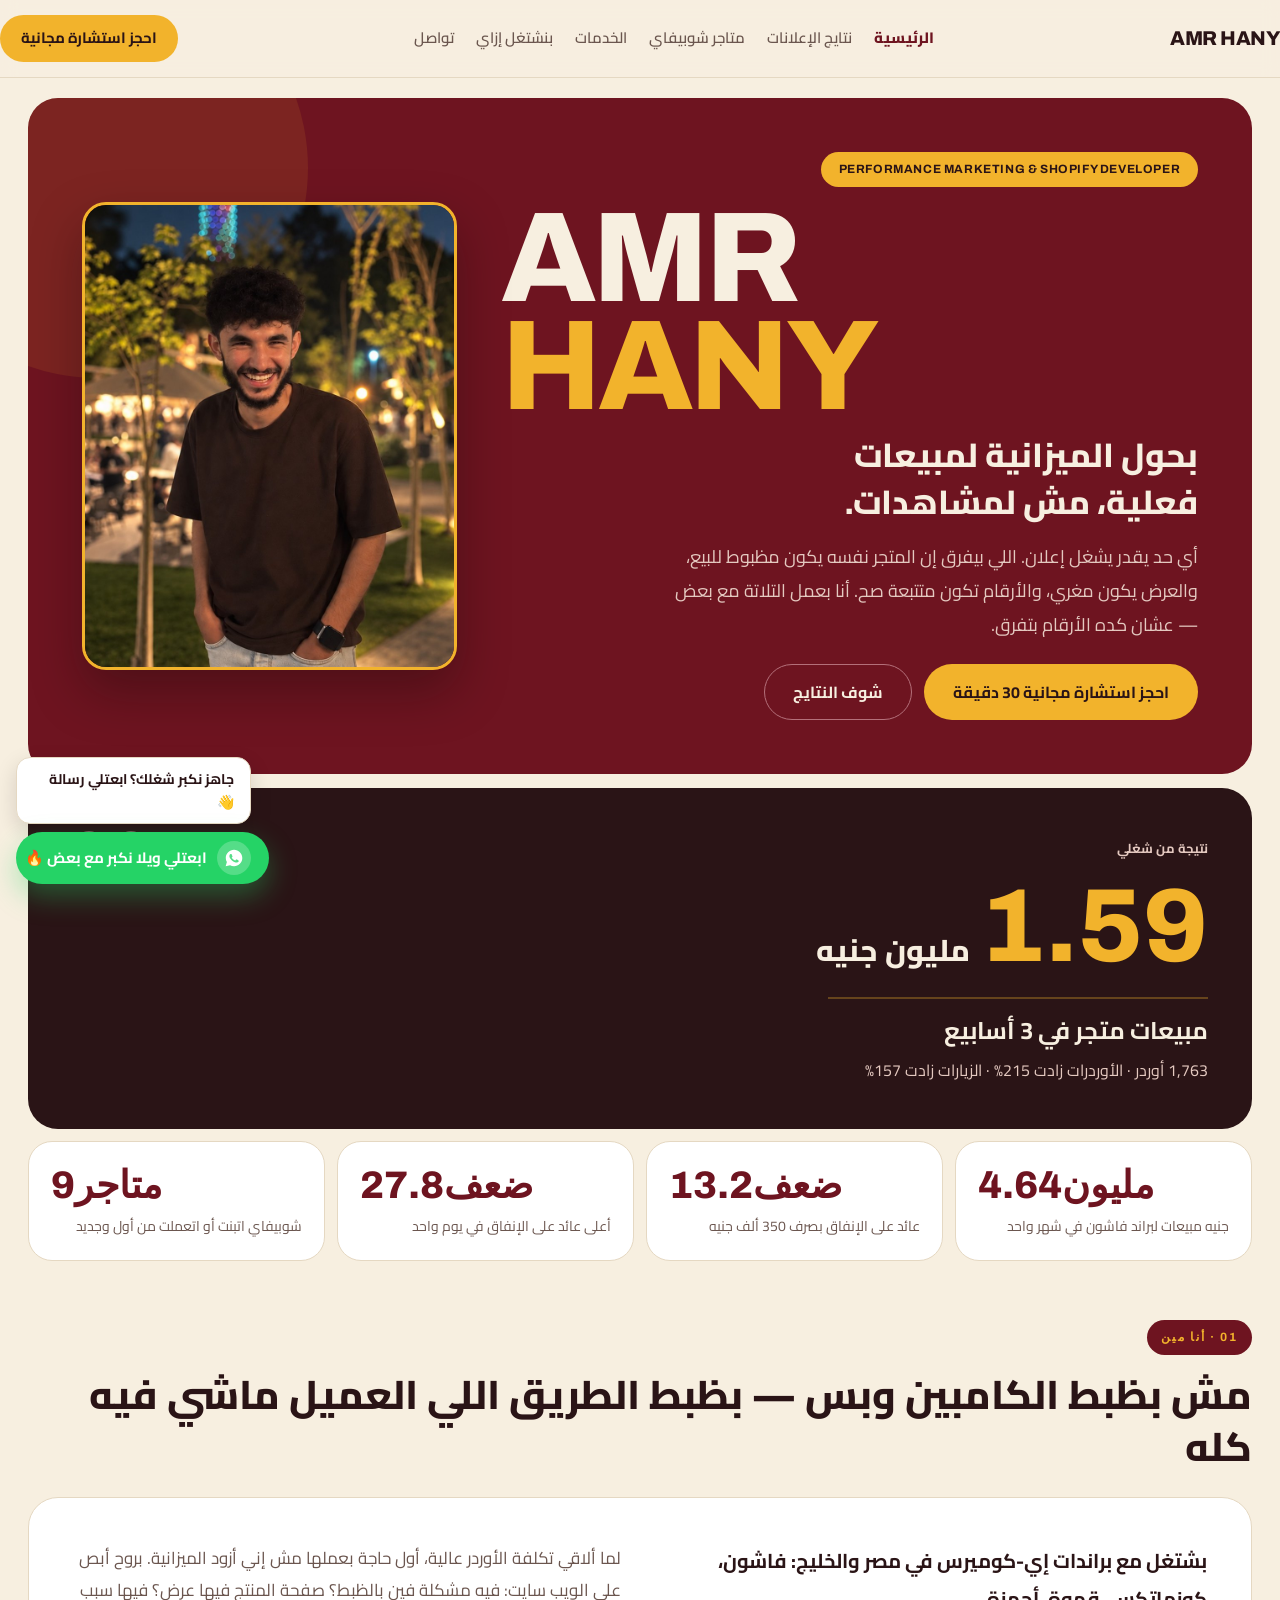
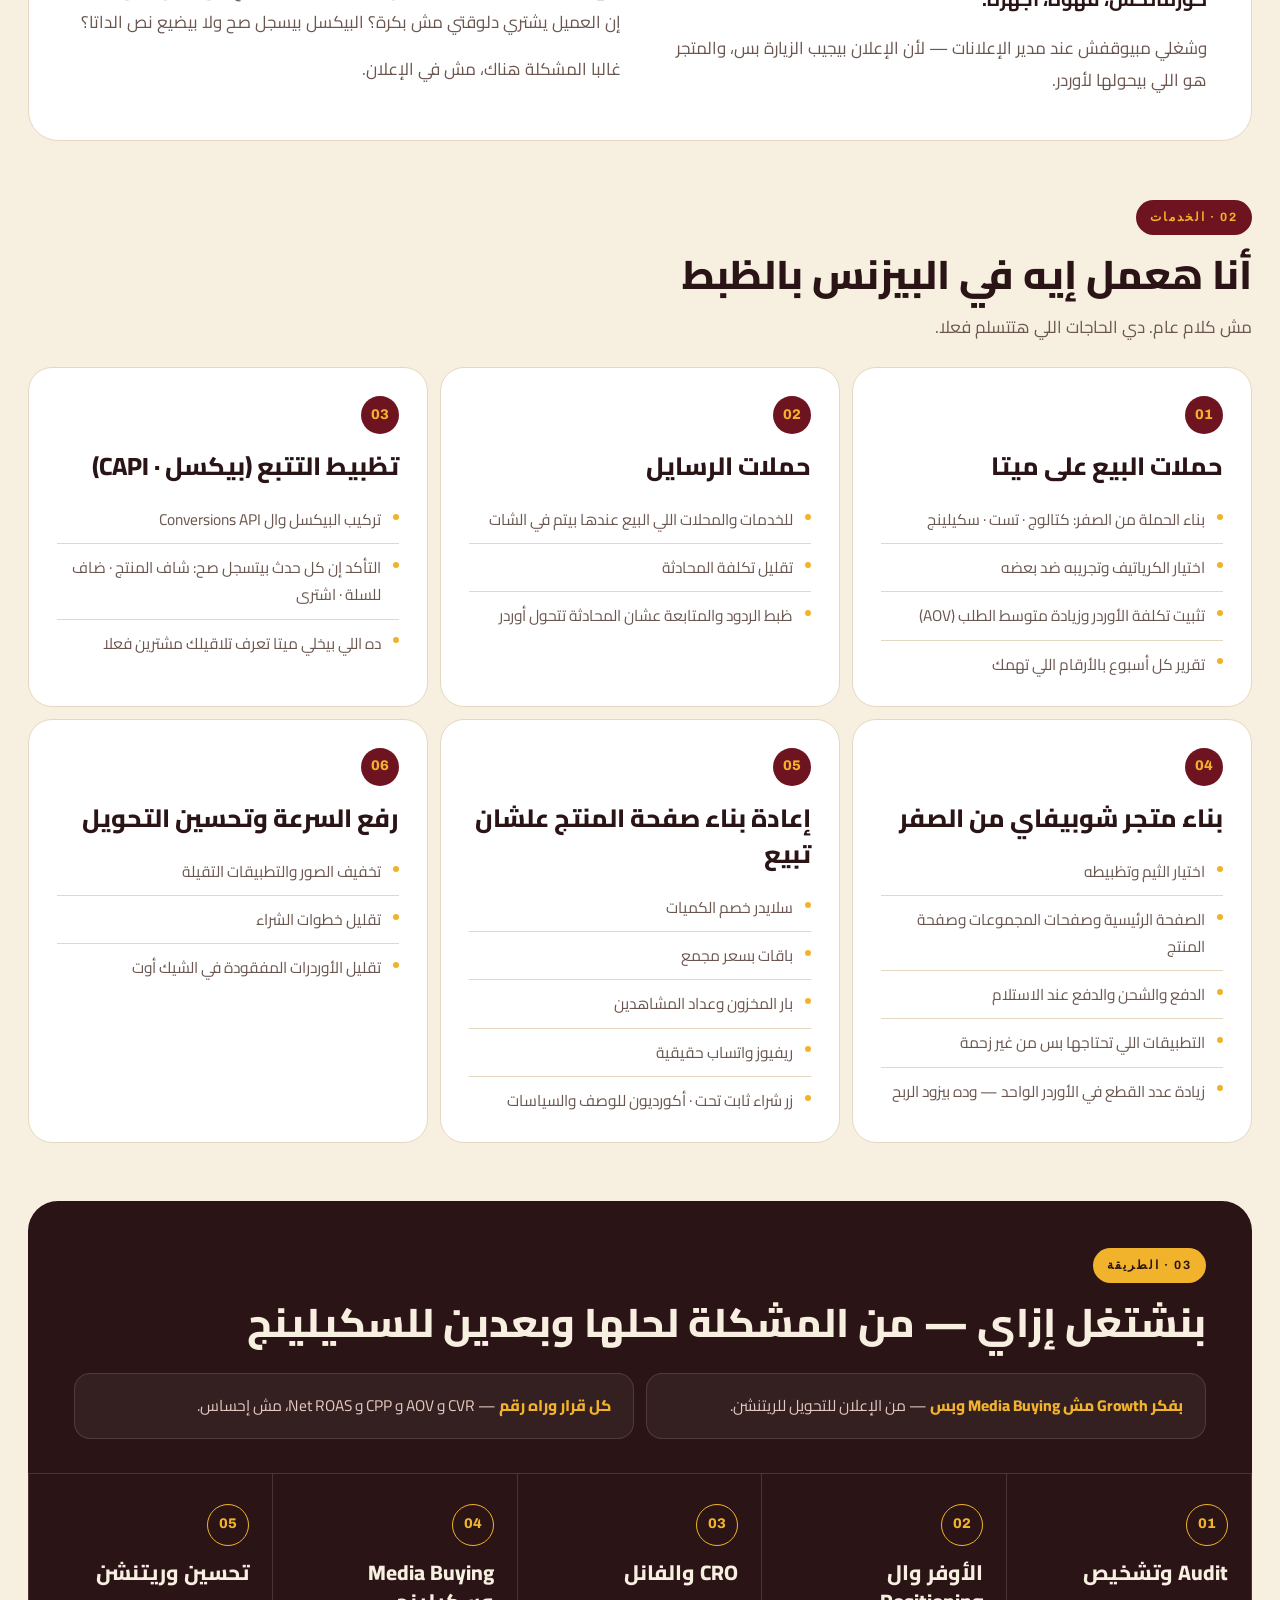
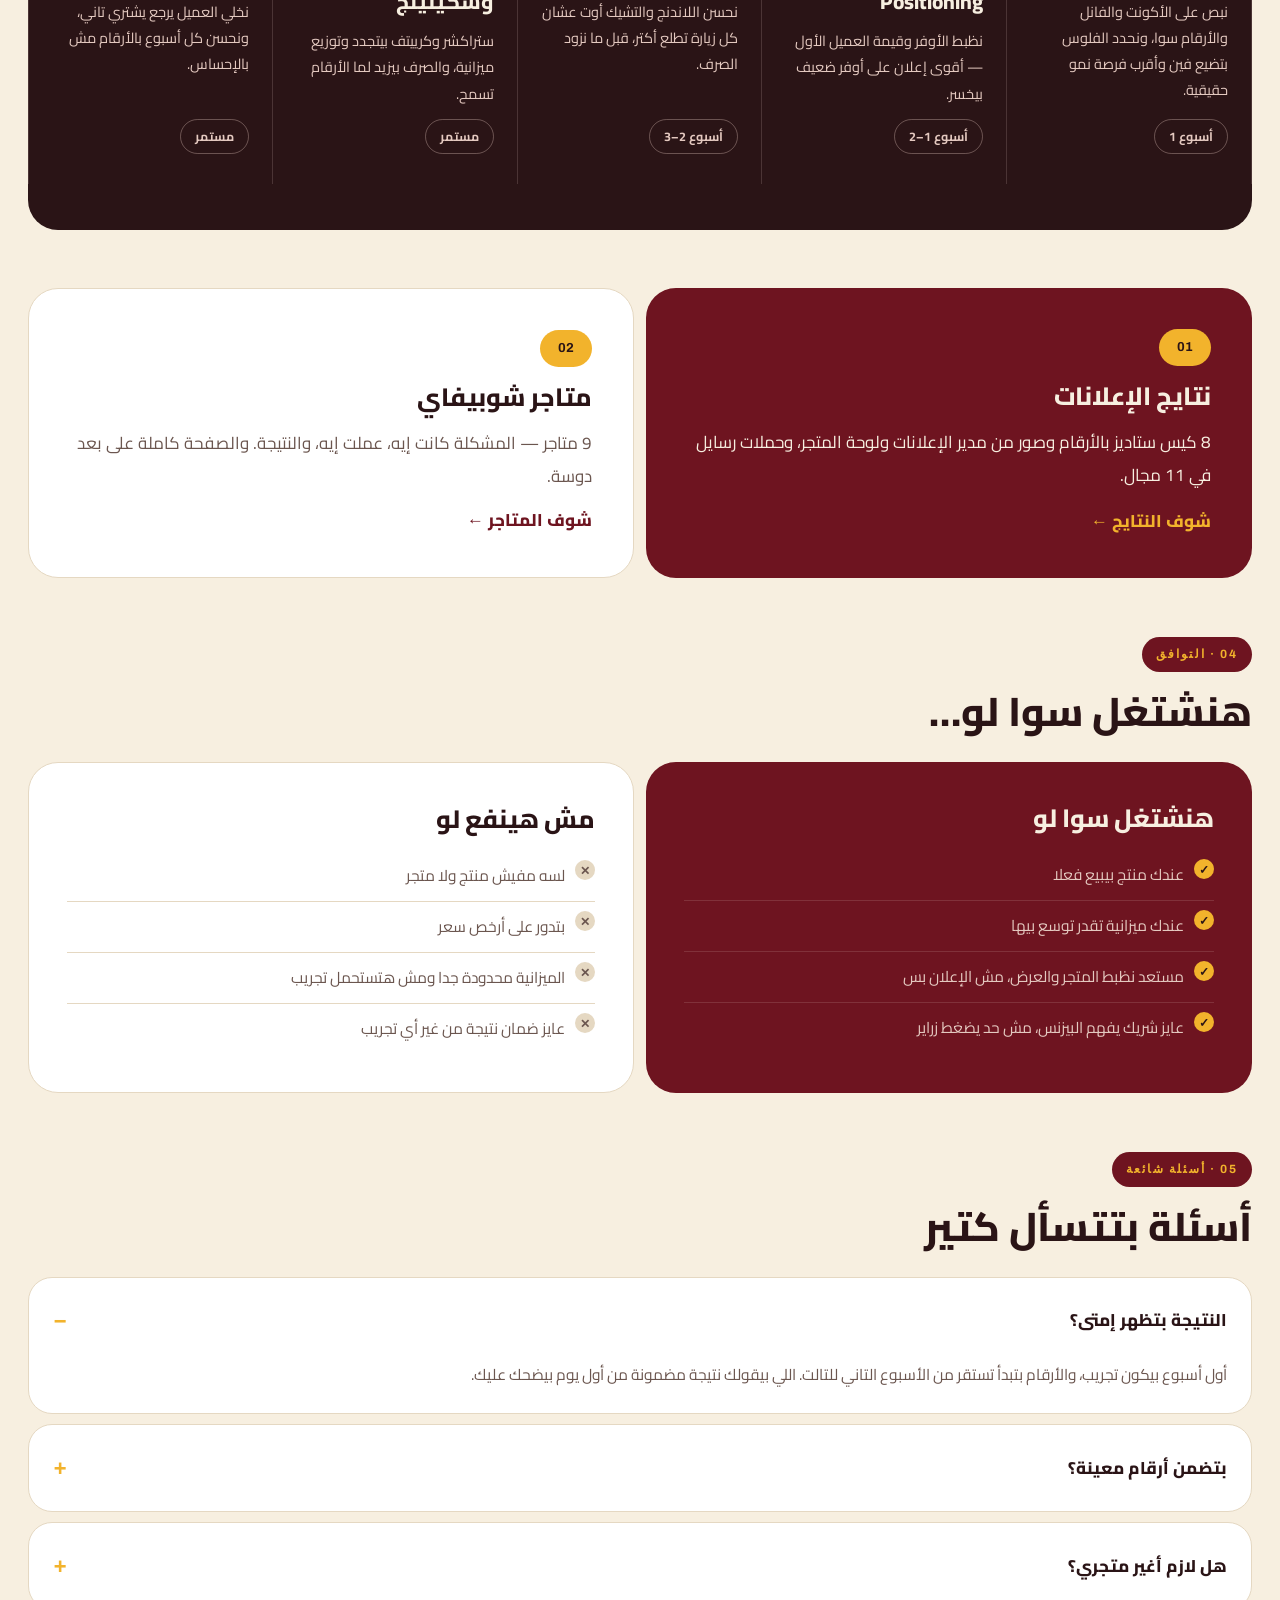
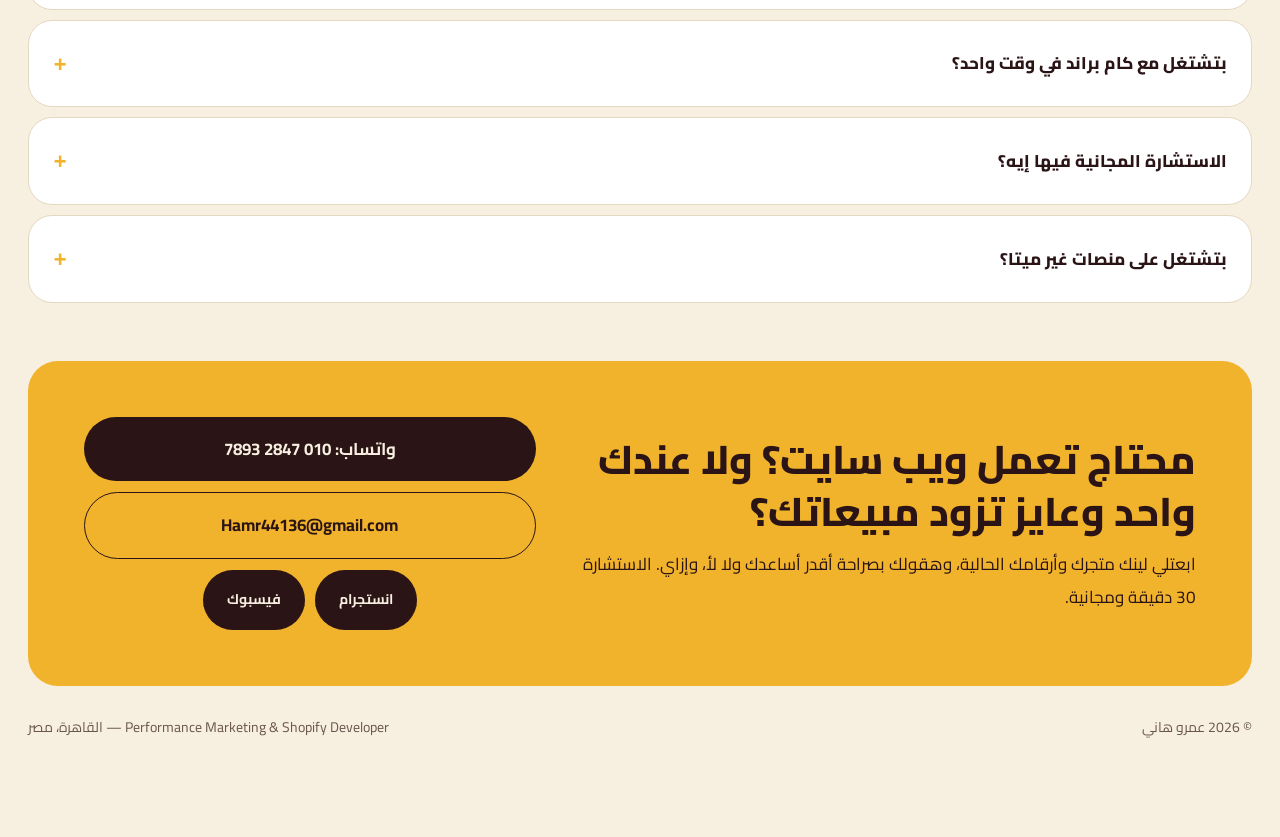
==== commit 8e6aab08: "Update index.html" ====
--- a/index.html
+++ b/index.html
@@ -4,9 +4,9 @@
 <meta charset="utf-8">
 <meta name="viewport" content="width=device-width, initial-scale=1">
 <title>عمرو هاني — Performance Marketing & Shopify Developer</title>
-<meta name="description" content="بحوّل الميزانية لمبيعات فعلية مش لمشاهدات. إعلانات ميتا وبناء متاجر شوبيفاي لبراندات الإي-كوميرس في مصر والخليج.">
+<meta name="description" content="بحول الميزانية لمبيعات فعلية مش لمشاهدات. إعلانات ميتا وبناء متاجر شوبيفاي لبراندات الإي-كوميرس في مصر والخليج.">
 <meta property="og:title" content="عمرو هاني — Performance Marketing & Shopify Developer">
-<meta property="og:description" content="بحوّل الميزانية لمبيعات فعلية مش لمشاهدات. إعلانات ميتا وبناء متاجر شوبيفاي لبراندات الإي-كوميرس في مصر والخليج.">
+<meta property="og:description" content="بحول الميزانية لمبيعات فعلية مش لمشاهدات. إعلانات ميتا وبناء متاجر شوبيفاي لبراندات الإي-كوميرس في مصر والخليج.">
 <meta property="og:type" content="website">
 <link rel="preconnect" href="https://fonts.googleapis.com">
 <link rel="preconnect" href="https://fonts.gstatic.com" crossorigin>
@@ -39,8 +39,8 @@
     <div class="hero-txt">
       <span class="pill">PERFORMANCE MARKETING &amp; SHOPIFY DEVELOPER</span>
       <h1 class="name">AMR<br><span>HANY</span></h1>
-      <p class="tagline">بحوّل الميزانية لمبيعات فعلية، مش لمشاهدات.</p>
-      <p class="lede">أي حد يقدر يشغّل إعلان. اللي بيفرق إن المتجر نفسه يكون مظبوط للبيع، والعرض يكون مغري، والأرقام تكون متتبعة صح. أنا بعمل التلاتة مع بعض — عشان كده الأرقام بتفرق.</p>
+      <p class="tagline">بحول الميزانية لمبيعات فعلية، مش لمشاهدات.</p>
+      <p class="lede">أي حد يقدر يشغل إعلان. اللي بيفرق إن المتجر نفسه يكون مظبوط للبيع، والعرض يكون مغري، والأرقام تكون متتبعة صح. أنا بعمل التلاتة مع بعض — عشان كده الأرقام بتفرق.</p>
       <div class="cta">
         <a class="btn btn-gold" href="https://wa.me/201028477893">احجز استشارة مجانية 30 دقيقة</a>
         <a class="btn btn-out-light" href="media-buying.html">شوف النتايج</a>
@@ -80,11 +80,11 @@
     <div class="about">
       <div>
         <p class="lead">بشتغل مع براندات إي-كوميرس في مصر والخليج: فاشون، كوزماتكس، قهوة، أجهزة.</p>
-        <p>وشغلي مبيوقفش عند مدير الإعلانات — لأن الإعلان بيجيب الزيارة بس، والمتجر هو اللي بيحوّلها لأوردر.</p>
+        <p>وشغلي مبيوقفش عند مدير الإعلانات — لأن الإعلان بيجيب الزيارة بس، والمتجر هو اللي بيحولها لأوردر.</p>
       </div>
       <div>
-        <p>لما ألاقي تكلفة الأوردر عالية، أول حاجة بعملها مش إني أزوّد الميزانية. بروح أبص على الويب سايت: فيه مشكلة فين بالظبط؟ صفحة المنتج فيها عرض؟ فيها سبب إن العميل يشتري دلوقتي مش بكرة؟ البيكسل بيسجّل صح ولا بيضيّع نص الداتا؟</p>
-        <p>غالباً المشكلة هناك، مش في الإعلان.</p>
+        <p>لما ألاقي تكلفة الأوردر عالية، أول حاجة بعملها مش إني أزود الميزانية. بروح أبص على الويب سايت: فيه مشكلة فين بالظبط؟ صفحة المنتج فيها عرض؟ فيها سبب إن العميل يشتري دلوقتي مش بكرة؟ البيكسل بيسجل صح ولا بيضيع نص الداتا؟</p>
+        <p>غالبا المشكلة هناك، مش في الإعلان.</p>
       </div>
     </div>
   </section>
@@ -93,7 +93,7 @@
     <div class="sec-head">
       <span class="eyebrow">02 · الخدمات</span>
       <h2>أنا هعمل إيه في البيزنس بالظبط</h2>
-      <p>مش كلام عام. دي الحاجات اللي هتتسلّم فعلاً.</p>
+      <p>مش كلام عام. دي الحاجات اللي هتتسلم فعلا.</p>
     </div>
     <div class="svc">
       <div class="svc-card">
@@ -112,16 +112,16 @@
         <ul>
           <li>للخدمات والمحلات اللي البيع عندها بيتم في الشات</li>
           <li>تقليل تكلفة المحادثة</li>
-          <li>ظبط الردود والمتابعة عشان المحادثة تتحوّل أوردر</li>
+          <li>ظبط الردود والمتابعة عشان المحادثة تتحول أوردر</li>
         </ul>
       </div>
       <div class="svc-card">
         <div class="no">03</div>
         <h3>تظبيط التتبع (بيكسل · CAPI)</h3>
         <ul>
-          <li>تركيب البيكسل والـ Conversions API</li>
+          <li>تركيب البيكسل وال Conversions API</li>
           <li>التأكد إن كل حدث بيتسجل صح: شاف المنتج · ضاف للسلة · اشترى</li>
-          <li>ده اللي بيخلّي ميتا تعرف تلاقيلك مشترين فعلاً</li>
+          <li>ده اللي بيخلي ميتا تعرف تلاقيلك مشترين فعلا</li>
         </ul>
       </div>
       <div class="svc-card">
@@ -132,7 +132,7 @@
           <li>الصفحة الرئيسية وصفحات المجموعات وصفحة المنتج</li>
           <li>الدفع والشحن والدفع عند الاستلام</li>
           <li>التطبيقات اللي تحتاجها بس من غير زحمة</li>
-          <li>زيادة عدد القطع في الأوردر الواحد — وده بيزوّد الربح</li>
+          <li>زيادة عدد القطع في الأوردر الواحد — وده بيزود الربح</li>
         </ul>
       </div>
       <div class="svc-card">
@@ -140,8 +140,8 @@
         <h3>إعادة بناء صفحة المنتج علشان تبيع</h3>
         <ul>
           <li>سلايدر خصم الكميات</li>
-          <li>باقات بسعر مجمّع</li>
-          <li>بار المخزون وعدّاد المشاهدين</li>
+          <li>باقات بسعر مجمع</li>
+          <li>بار المخزون وعداد المشاهدين</li>
           <li>ريفيوز واتساب حقيقية</li>
           <li>زر شراء ثابت تحت · أكورديون للوصف والسياسات</li>
         </ul>
@@ -179,26 +179,26 @@
         </div>
         <div class="step">
           <div class="no">02</div>
-          <h4>الأوفر والـ Positioning</h4>
+          <h4>الأوفر وال Positioning</h4>
           <p>نظبط الأوفر وقيمة العميل الأول — أقوى إعلان على أوفر ضعيف بيخسر.</p>
           <span class="when">أسبوع 1–2</span>
         </div>
         <div class="step">
           <div class="no">03</div>
           <h4>CRO والفانل</h4>
-          <p>نحسّن اللاندنج والتشيك أوت عشان كل زيارة تطلّع أكتر، قبل ما نزوّد الصرف.</p>
+          <p>نحسن اللاندنج والتشيك أوت عشان كل زيارة تطلع أكتر، قبل ما نزود الصرف.</p>
           <span class="when">أسبوع 2–3</span>
         </div>
         <div class="step">
           <div class="no">04</div>
           <h4>Media Buying وسكيلينج</h4>
-          <p>ستراكشر وكرييتف بيتجدّد وتوزيع ميزانية، والصرف بيزيد لما الأرقام تسمح.</p>
+          <p>ستراكشر وكرييتف بيتجدد وتوزيع ميزانية، والصرف بيزيد لما الأرقام تسمح.</p>
           <span class="when">مستمر</span>
         </div>
         <div class="step">
           <div class="no">05</div>
           <h4>تحسين وريتنشن</h4>
-          <p>نخلّي العميل يرجع يشتري تاني، ونحسّن كل أسبوع بالأرقام مش بالإحساس.</p>
+          <p>نخلي العميل يرجع يشتري تاني، ونحسن كل أسبوع بالأرقام مش بالإحساس.</p>
           <span class="when">مستمر</span>
         </div>
       </div>
@@ -231,8 +231,8 @@
       <div class="fit-card yes">
         <h3>هنشتغل سوا لو</h3>
         <ul>
-          <li>عندك منتج بيبيع فعلاً</li>
-          <li>عندك ميزانية تقدر توسّع بيها</li>
+          <li>عندك منتج بيبيع فعلا</li>
+          <li>عندك ميزانية تقدر توسع بيها</li>
           <li>مستعد نظبط المتجر والعرض، مش الإعلان بس</li>
           <li>عايز شريك يفهم البيزنس، مش حد يضغط زراير</li>
         </ul>
@@ -241,8 +241,8 @@
         <h3>مش هينفع لو</h3>
         <ul>
           <li>لسه مفيش منتج ولا متجر</li>
-          <li>بتدوّر على أرخص سعر</li>
-          <li>الميزانية محدودة جداً ومش هتستحمل تجريب</li>
+          <li>بتدور على أرخص سعر</li>
+          <li>الميزانية محدودة جدا ومش هتستحمل تجريب</li>
           <li>عايز ضمان نتيجة من غير أي تجريب</li>
         </ul>
       </div>
@@ -257,16 +257,16 @@
     <div class="faq">
       <details open><summary>النتيجة بتظهر إمتى؟</summary><p>أول أسبوع بيكون تجريب، والأرقام بتبدأ تستقر من الأسبوع التاني للتالت. اللي بيقولك نتيجة مضمونة من أول يوم بيضحك عليك.</p></details>
       <details><summary>بتضمن أرقام معينة؟</summary><p>لأ، ومحدش أمين هيضمنلك. اللي بضمنه إن كل قرار وراه رقم، ولو حاجة مش شغالة بوقفها بسرعة قبل ما تاكل ميزانية.</p></details>
-      <details><summary>هل لازم أغيّر متجري؟</summary><p>مش شرط. بس لو الصفحة مش مظبوطة، الإعلان هيدفع فلوس في زيارة مش هتتحوّل لأوردر. بقولك رأيي بصراحة بعد ما أبص.</p></details>
+      <details><summary>هل لازم أغير متجري؟</summary><p>مش شرط. بس لو الصفحة مش مظبوطة، الإعلان هيدفع فلوس في زيارة مش هتتحول لأوردر. بقولك رأيي بصراحة بعد ما أبص.</p></details>
       <details><summary>بتشتغل مع كام براند في وقت واحد؟</summary><p>عدد محدود، عشان كل واحد ياخد وقته ومتابعة حقيقية مش تقرير آلي.</p></details>
-      <details><summary>الاستشارة المجانية فيها إيه؟</summary><p>30 دقيقة أبص فيها على متجرك وحساب الإعلانات والأرقام، وأقولك إيه اللي بيضيّع فلوس دلوقتي وأقرب فرصة نمو — وأقدر أساعدك ولا لأ.</p></details>
+      <details><summary>الاستشارة المجانية فيها إيه؟</summary><p>30 دقيقة أبص فيها على متجرك وحساب الإعلانات والأرقام، وأقولك إيه اللي بيضيع فلوس دلوقتي وأقرب فرصة نمو — وأقدر أساعدك ولا لأ.</p></details>
       <details><summary>بتشتغل على منصات غير ميتا؟</summary><p>شغلي الأساسي على ميتا (فيسبوك وانستجرام)، وده اللي أرقامي كلها منه. لو محتاج منصة تانية بقولك من الأول.</p></details>
     </div>
   </section>
 
   <section class="contact" id="contact">
     <div>
-      <h2>عندك براند بيبيع وعايز توسّع؟</h2>
+      <h2>محتاج تعمل ويب سايت؟ ولا عندك واحد وعايز تزود مبيعاتك؟</h2>
       <p>ابعتلي لينك متجرك وأرقامك الحالية، وهقولك بصراحة أقدر أساعدك ولا لأ، وإزاي. الاستشارة 30 دقيقة ومجانية.</p>
     </div>
     <div class="lines">
--- a/assets/site.css
+++ b/assets/site.css
@@ -1,5 +1,5 @@
 /* ============================================================
-   COLORS — change these to recolor the whole site
+   الألوان — غيّر السطور دي يتغير الموقع كله
    ============================================================ */
 :root{
   --wine:#6E1420;
@@ -11,259 +11,336 @@
   --white:#FFFFFF;
   --muted:#6B564F;
   --muted-dark:#E4C9C0;
-  --pad:30px;
+  --pad:28px;
   --r-lg:30px;
   --r-md:24px;
   --r-sm:16px;
 }
 *{box-sizing:border-box}
 html{scroll-behavior:smooth}
-body{margin:0;background:var(--cream);color:var(--wine-deep);
-  font-family:Manrope,'Segoe UI',sans-serif;font-size:17px;line-height:1.65;-webkit-font-smoothing:antialiased}
-h1,h2,h3,h4,.num,.brandmark{font-family:Archivo,sans-serif;letter-spacing:-1px;line-height:1.02;margin:0}
-h1{font-weight:800;font-size:clamp(38px,7vw,82px);text-transform:uppercase}
-h2{font-weight:800;font-size:clamp(28px,4.2vw,42px);text-transform:uppercase}
-h3{font-weight:700;font-size:clamp(20px,2.4vw,26px)}
+body{
+  margin:0;background:var(--cream);color:var(--wine-deep);
+  font-family:Cairo,'Segoe UI',sans-serif;font-size:17px;line-height:1.9;
+  -webkit-font-smoothing:antialiased;
+}
+h1,h2,h3,h4{font-family:Cairo,sans-serif;font-weight:800;margin:0;line-height:1.35}
+h1{font-size:clamp(30px,5.4vw,60px)}
+h2{font-size:clamp(25px,3.6vw,40px);line-height:1.3}
+h3{font-size:clamp(19px,2.2vw,25px);line-height:1.45}
 p{margin:0}
 img{max-width:100%;display:block}
 a{color:inherit;text-decoration:none}
 :focus-visible{outline:3px solid var(--mustard);outline-offset:3px}
-
-/* ---------- Arabic / RTL ---------- */
-html[dir="rtl"] body{font-family:Cairo,'Segoe UI',sans-serif;line-height:1.9}
-html[dir="rtl"] h1,html[dir="rtl"] h2,html[dir="rtl"] h3,html[dir="rtl"] h4{
-  font-family:Cairo,sans-serif;letter-spacing:0;text-transform:none;font-weight:800}
-html[dir="rtl"] h1{font-size:clamp(30px,5.4vw,60px);line-height:1.35}
-html[dir="rtl"] h2{font-size:clamp(24px,3.4vw,36px);line-height:1.4}
-html[dir="rtl"] h3{font-size:clamp(18px,2.1vw,24px);line-height:1.5}
-html[dir="rtl"] .pill{padding:9px 20px}
-html[dir="rtl"] nav ul{font-weight:600}
-.num,.kpi b,.brandmark{direction:ltr;unicode-bidi:isolate}
-
-.wrap{max-width:1360px;margin:0 auto;padding:0 var(--pad)}
-.pill{display:inline-flex;align-items:center;gap:8px;padding:8px 18px;border-radius:999px;font-size:13px;font-weight:700}
-.btn{display:inline-flex;align-items:center;justify-content:center;padding:17px 30px;border-radius:999px;
-  font-weight:700;font-size:16px;border:1.5px solid transparent;cursor:pointer;font-family:inherit}
+/* الأرقام والكلام الإنجليزي يفضلوا من الشمال لليمين */
+.ltr,.num,.kpi b,.brandmark,.big-stat .fig{direction:ltr;unicode-bidi:isolate}
+
+.wrap{max-width:1340px;margin:0 auto;padding:0 var(--pad)}
+.pill{display:inline-flex;align-items:center;gap:8px;padding:8px 18px;border-radius:999px;
+  font-size:13px;font-weight:700;line-height:1.6}
+.btn{display:inline-flex;align-items:center;justify-content:center;gap:8px;padding:15px 28px;
+  border-radius:999px;font-weight:700;font-size:16px;border:1.5px solid transparent;cursor:pointer;
+  font-family:inherit;line-height:1.5}
 .btn-gold{background:var(--mustard);color:var(--wine-deep)}
 .btn-gold:hover{background:#e0a21f}
 .btn-out-light{border-color:#B4707A;color:var(--cream)}
 .btn-out-dark{border-color:var(--wine);color:var(--wine)}
 
-/* ---------- header ---------- */
-header{position:sticky;top:0;z-index:40;background:rgba(247,239,224,.93);backdrop-filter:blur(8px);
+/* ---------- الهيدر ---------- */
+header{position:sticky;top:0;z-index:40;background:rgba(247,239,224,.94);backdrop-filter:blur(8px);
   border-bottom:1px solid var(--cream-line);transition:box-shadow .3s ease}
 header.small{box-shadow:0 8px 24px rgba(42,20,22,.08)}
-.head{display:flex;align-items:center;justify-content:space-between;gap:18px;padding:16px 0;transition:padding .3s ease}
+.head{display:flex;align-items:center;justify-content:space-between;gap:16px;padding:15px 0;transition:padding .3s ease}
 header.small .head{padding:9px 0}
-.brandmark{font-weight:800;font-size:20px;text-transform:uppercase;transition:font-size .3s ease}
+.brandmark{font-family:Archivo,sans-serif;font-weight:800;font-size:20px;text-transform:uppercase;
+  letter-spacing:-.5px;transition:font-size .3s ease}
 header.small .brandmark{font-size:17px}
-nav ul{display:flex;gap:24px;list-style:none;margin:0;padding:0;font-size:15px;font-weight:500;color:var(--muted)}
+nav ul{display:flex;gap:22px;list-style:none;margin:0;padding:0;font-size:15px;font-weight:600;color:var(--muted)}
 nav a:hover,nav a.on{color:var(--wine)}
-nav a.on{font-weight:700}
-.head-right{display:flex;align-items:center;gap:10px}
-#lang{padding:9px 15px;border-radius:999px;border:1.5px solid var(--wine);background:none;color:var(--wine);
-  font-weight:700;font-size:13px;cursor:pointer;font-family:inherit}
-.head .btn{padding:12px 20px;font-size:15px}
+nav a.on{font-weight:800}
+.head .btn{padding:11px 20px;font-size:15px}
 @media(max-width:1080px){nav{display:none}}
 
-/* ---------- hero ---------- */
-.hero{position:relative;margin-top:22px;border-radius:var(--r-lg);background:var(--wine);color:var(--cream);
-  padding:clamp(28px,4.4vw,56px);display:grid;grid-template-columns:1.25fr .75fr;gap:clamp(26px,3.6vw,52px);
-  align-items:center;overflow:hidden}
+/* ---------- الهيرو ---------- */
+.hero{position:relative;margin-top:20px;border-radius:var(--r-lg);background:var(--wine);color:var(--cream);
+  padding:clamp(26px,4.2vw,54px);display:grid;grid-template-columns:1.3fr .7fr;
+  gap:clamp(24px,3.4vw,48px);align-items:center;overflow:hidden}
 .hero::before{content:"";position:absolute;inset-inline-end:-140px;top:-140px;width:420px;height:420px;
   border-radius:50%;background:rgba(242,179,44,.10)}
 .hero-txt{position:relative;z-index:2}
-.hero .pill{background:var(--mustard);color:var(--wine-deep)}
-h1.name{margin:18px 0 6px;font-size:clamp(64px,11.5vw,168px);line-height:.84;letter-spacing:-4px;font-weight:800}
+.hero .pill{background:var(--mustard);color:var(--wine-deep);font-family:Archivo,sans-serif;
+  letter-spacing:.6px;font-size:12px}
+h1.name{font-family:Archivo,sans-serif;font-weight:800;font-size:clamp(58px,10vw,150px);
+  line-height:.84;letter-spacing:-4px;margin:18px 0 4px;direction:ltr;text-align:start}
 h1.name span{color:var(--mustard)}
-html[dir="rtl"] h1.name{letter-spacing:-2px;line-height:.9;font-size:clamp(58px,10.5vw,150px)}
-.tagline{font-family:Archivo,sans-serif;font-weight:700;font-size:clamp(19px,2.2vw,30px);line-height:1.2;
-  letter-spacing:-.5px;margin-top:14px;max-width:24ch}
-html[dir="rtl"] .tagline{font-family:Cairo,sans-serif;letter-spacing:0;line-height:1.5;font-size:clamp(18px,2vw,26px)}
-.hero p.lede{max-width:52ch;font-size:clamp(15px,1.5vw,18px);color:var(--muted-dark);margin-top:14px}
-.hero .cta{display:flex;flex-wrap:wrap;gap:12px;margin-top:24px}
+.tagline{font-weight:800;font-size:clamp(21px,2.6vw,36px);line-height:1.4;margin-top:12px;max-width:20ch}
+.hero p.lede{max-width:54ch;font-size:clamp(15px,1.5vw,18px);color:var(--muted-dark);margin-top:14px}
+.hero .cta{display:flex;flex-wrap:wrap;gap:12px;margin-top:22px}
 .hero-photo{position:relative;z-index:2;border-radius:var(--r-md);overflow:hidden;
   box-shadow:0 22px 50px rgba(20,8,10,.35);border:3px solid var(--mustard)}
 .hero-photo img{width:100%;aspect-ratio:4/5;object-fit:cover;object-position:center 18%}
 @media(max-width:900px){
-  .hero{grid-template-columns:1fr;gap:26px}
-  .hero-photo{max-width:320px;margin-inline:auto;order:-1}
-  h1.name{font-size:clamp(56px,17vw,110px)}
+  .hero{grid-template-columns:1fr;gap:24px}
+  .hero-photo{max-width:300px;margin-inline:auto;order:-1}
+  h1.name{font-size:clamp(52px,16vw,100px)}
 }
 
-/* page head (inner pages) */
-.page-head{margin-top:22px;border-radius:var(--r-lg);background:var(--wine);color:var(--cream);
-  padding:clamp(26px,4vw,48px)}
-.page-head .pill{background:var(--mustard);color:var(--wine-deep)}
-.page-head h1{margin:16px 0 10px;font-size:clamp(34px,5.6vw,66px)}
-.page-head p{max-width:64ch;color:var(--muted-dark)}
-
-/* ---------- stats ---------- */
-.stats{display:grid;grid-template-columns:repeat(4,1fr);gap:14px;margin-top:14px}
-.stat{background:var(--white);border:1px solid var(--cream-line);border-radius:var(--r-md);padding:24px;
+/* ---------- (ب) النتيجة الكبيرة اللي بتتغير ---------- */
+.big-stat{margin-top:14px;border-radius:var(--r-lg);background:var(--wine-deep);color:var(--cream);
+  padding:clamp(24px,3.4vw,44px);position:relative;overflow:hidden}
+.big-stat .top{display:flex;align-items:center;justify-content:space-between;gap:14px;
+  font-size:13px;font-weight:700;color:var(--muted-dark);margin-bottom:10px}
+.big-stat .count{font-family:Archivo,sans-serif;direction:ltr;letter-spacing:1px}
+.big-stat .fig{font-family:Archivo,sans-serif;font-weight:800;font-size:clamp(52px,9vw,104px);
+  line-height:1;color:var(--mustard);font-variant-numeric:tabular-nums}
+.big-stat .unit{font-family:Cairo,sans-serif;font-weight:800;font-size:clamp(20px,2.4vw,30px);
+  color:var(--cream);margin-inline-start:10px}
+.big-stat .line{height:2px;background:rgba(242,179,44,.3);margin:18px 0 14px;max-width:380px}
+.big-stat .what{font-size:clamp(17px,2vw,24px);font-weight:700;line-height:1.5}
+.big-stat .meta{color:var(--muted-dark);font-size:clamp(14px,1.4vw,16px);margin-top:6px}
+.big-stat .arrows{display:flex;gap:8px}
+.big-stat .arrows button{width:34px;height:34px;border-radius:50%;border:1.5px solid rgba(228,201,192,.4);
+  background:none;color:var(--cream);cursor:pointer;font-size:15px;line-height:1}
+.big-stat .arrows button:hover{border-color:var(--mustard);color:var(--mustard)}
+.big-stat .body{transition:opacity .35s ease}
+.big-stat.fading .body{opacity:0}
+
+/* ---------- (أ) شريط الأرقام ---------- */
+.stats{display:grid;grid-template-columns:repeat(4,1fr);gap:12px;margin-top:12px}
+.stat{background:var(--white);border:1px solid var(--cream-line);border-radius:var(--r-md);padding:22px;
   opacity:0;transform:translateY(14px);transition:opacity .6s ease,transform .6s cubic-bezier(.2,.7,.2,1)}
 .stat.in{opacity:1;transform:none}
-.num{font-weight:800;font-size:clamp(30px,3.2vw,44px);color:var(--wine);font-variant-numeric:tabular-nums}
-.stat span{display:block;color:var(--muted);font-size:14px;margin-top:6px}
+.num{font-family:Archivo,sans-serif;font-weight:800;font-size:clamp(28px,3vw,42px);color:var(--wine);
+  font-variant-numeric:tabular-nums;line-height:1.1}
+.num small{font-family:Cairo,sans-serif;font-size:16px;font-weight:800;margin-inline-start:4px}
+.stat span{display:block;color:var(--muted);font-size:14px;margin-top:8px;line-height:1.7}
 @media(max-width:820px){.stats{grid-template-columns:repeat(2,1fr)}}
 
-section{padding:64px 0 0}
-.sec-head{display:flex;flex-wrap:wrap;gap:16px;align-items:end;justify-content:space-between;margin-bottom:26px}
-.sec-head p{max-width:52ch;color:var(--muted)}
+section{padding:58px 0 0}
+.sec-head{margin-bottom:24px}
+.sec-head .eyebrow{font-family:Archivo,sans-serif;font-size:12px;font-weight:700;letter-spacing:2px;
+  color:var(--mustard);background:var(--wine);padding:6px 14px;border-radius:999px;display:inline-block}
+.sec-head h2{margin-top:14px}
+.sec-head p{max-width:62ch;color:var(--muted);margin-top:10px}
 .sec-head h2,.hero h1,.page-head h1{opacity:0;transform:translateY(18px);
   transition:opacity .7s ease,transform .7s cubic-bezier(.2,.7,.2,1)}
 .sec-head h2.in,.hero h1.in,.page-head h1.in{opacity:1;transform:none}
-.sec-head h2::after{content:"";display:block;height:3px;width:0;background:var(--mustard);margin-top:14px;
-  transition:width .8s .25s cubic-bezier(.2,.7,.2,1)}
-.sec-head h2.in::after{width:72px}
-
-/* ---------- services ---------- */
-.svc{display:grid;grid-template-columns:1fr 1fr;gap:14px}
-.svc-card{background:var(--white);border:1px solid var(--cream-line);border-radius:var(--r-md);padding:32px}
-.svc-card h3{margin-bottom:16px}
+
+/* ---------- رأس الصفحات الداخلية ---------- */
+.page-head{margin-top:20px;border-radius:var(--r-lg);background:var(--wine);color:var(--cream);
+  padding:clamp(24px,3.6vw,46px)}
+.page-head .pill{background:var(--mustard);color:var(--wine-deep)}
+.page-head h1{margin:14px 0 10px;font-size:clamp(28px,4.6vw,52px)}
+.page-head p{max-width:64ch;color:var(--muted-dark)}
+
+/* ---------- أنا مين ---------- */
+.about{background:var(--white);border:1px solid var(--cream-line);border-radius:var(--r-lg);
+  padding:clamp(26px,3.4vw,46px);display:grid;grid-template-columns:1fr 1fr;gap:clamp(22px,3vw,44px)}
+.about p+p{margin-top:14px}
+.about p{color:var(--muted)}
+.about .lead{color:var(--wine-deep);font-weight:700;font-size:clamp(17px,1.8vw,20px)}
+@media(max-width:860px){.about{grid-template-columns:1fr}}
+
+/* ---------- الخدمات ---------- */
+.svc{display:grid;grid-template-columns:repeat(3,1fr);gap:12px}
+.svc-card{background:var(--white);border:1px solid var(--cream-line);border-radius:var(--r-md);
+  padding:28px;transition:transform .25s ease,box-shadow .25s ease}
+.svc-card:hover{transform:translateY(-4px);box-shadow:0 16px 34px rgba(42,20,22,.09)}
+.svc-card .no{font-family:Archivo,sans-serif;font-weight:800;font-size:14px;color:var(--mustard);
+  background:var(--wine);width:38px;height:38px;border-radius:50%;display:grid;place-items:center;
+  direction:ltr;margin-bottom:14px}
+.svc-card h3{margin-bottom:12px}
 .svc-card ul{list-style:none;margin:0;padding:0}
-.svc-card li{padding:13px 0;border-bottom:1px solid var(--cream-line);color:var(--muted)}
+.svc-card li{padding:10px 0;padding-inline-start:18px;position:relative;color:var(--muted);
+  font-size:15.5px;line-height:1.75;border-bottom:1px solid var(--cream-line)}
 .svc-card li:last-child{border-bottom:0;padding-bottom:0}
-@media(max-width:820px){.svc{grid-template-columns:1fr}}
-
-/* ---------- big link cards (home) ---------- */
-.big-links{display:grid;grid-template-columns:1fr 1fr;gap:14px}
-.big{position:relative;border-radius:var(--r-lg);padding:clamp(26px,3.4vw,44px);overflow:hidden;
-  background:var(--wine);color:var(--cream);display:flex;flex-direction:column;gap:14px;min-height:260px;
+.svc-card li::before{content:"";position:absolute;inset-inline-start:0;top:1.15em;width:6px;height:6px;
+  border-radius:50%;background:var(--mustard)}
+@media(max-width:980px){.svc{grid-template-columns:1fr 1fr}}
+@media(max-width:620px){.svc{grid-template-columns:1fr}}
+
+/* ---------- بنشتغل إزاي ---------- */
+.how{background:var(--wine-deep);color:var(--cream);border-radius:var(--r-lg);
+  padding:clamp(26px,3.6vw,48px) 0;overflow:hidden}
+.how .inner{padding-inline:clamp(26px,3.6vw,48px)}
+.how h2{color:var(--cream)}
+.how .eyebrow{background:var(--mustard);color:var(--wine-deep)}
+.principles{display:grid;grid-template-columns:1fr 1fr;gap:12px;margin:22px 0 34px}
+.principle{background:rgba(255,255,255,.05);border:1px solid rgba(228,201,192,.16);
+  border-radius:var(--r-sm);padding:18px 22px;color:var(--muted-dark);font-size:15.5px;line-height:1.8}
+.principle b{color:var(--mustard);font-weight:800}
+@media(max-width:760px){.principles{grid-template-columns:1fr}}
+
+.steps{display:grid;grid-template-columns:repeat(5,1fr);gap:0;border-top:1px solid rgba(228,201,192,.18)}
+.step{padding:30px clamp(16px,1.8vw,26px);border-inline-start:1px solid rgba(228,201,192,.18);
+  display:flex;flex-direction:column;gap:12px}
+.step:last-child{border-inline-end:1px solid rgba(228,201,192,.18)}
+.step .no{width:42px;height:42px;border-radius:50%;border:1.5px solid var(--mustard);color:var(--mustard);
+  display:grid;place-items:center;font-family:Archivo,sans-serif;font-weight:800;font-size:14px;direction:ltr}
+.step h4{font-size:clamp(17px,1.7vw,21px);font-weight:800;line-height:1.4}
+.step p{color:var(--muted-dark);font-size:14.5px;line-height:1.8}
+.step .when{margin-top:auto;align-self:flex-start;border:1px solid rgba(228,201,192,.35);
+  border-radius:999px;padding:5px 14px;font-size:12.5px;font-weight:700;color:var(--muted-dark)}
+@media(max-width:1100px){.steps{grid-template-columns:repeat(2,1fr)}
+  .step{border-top:1px solid rgba(228,201,192,.18)}}
+@media(max-width:620px){.steps{grid-template-columns:1fr}}
+
+/* ---------- كروت كبيرة للصفحات ---------- */
+.big-links{display:grid;grid-template-columns:1fr 1fr;gap:12px}
+.big{position:relative;border-radius:var(--r-lg);padding:clamp(24px,3.2vw,42px);overflow:hidden;
+  background:var(--wine);color:var(--cream);display:flex;flex-direction:column;gap:12px;min-height:240px;
   transition:transform .25s ease}
 .big:hover{transform:translateY(-4px)}
 .big.alt{background:var(--white);color:var(--wine-deep);border:1px solid var(--cream-line)}
 .big.alt p{color:var(--muted)}
-.big .pill{background:var(--mustard);color:var(--wine-deep);align-self:flex-start}
-.big h3{font-size:clamp(24px,3vw,34px)}
-.big .go{margin-top:auto;font-weight:700;color:var(--mustard)}
+.big .pill{background:var(--mustard);color:var(--wine-deep);align-self:flex-start;font-family:Archivo,sans-serif}
+.big .go{margin-top:auto;font-weight:800;color:var(--mustard)}
 .big.alt .go{color:var(--wine)}
 @media(max-width:820px){.big-links{grid-template-columns:1fr}}
 
-/* ---------- ad case cards ---------- */
-.cases{display:grid;grid-template-columns:1fr 1fr;gap:14px}
-.case{background:var(--wine);color:var(--cream);border-radius:var(--r-lg);padding:clamp(24px,3vw,36px);
-  display:flex;flex-direction:column;gap:16px;transition:transform .25s ease}
+/* ---------- كيس ستادي الإعلانات ---------- */
+.cases{display:grid;grid-template-columns:1fr 1fr;gap:12px}
+.case{background:var(--wine);color:var(--cream);border-radius:var(--r-lg);padding:clamp(22px,2.8vw,34px);
+  display:flex;flex-direction:column;gap:14px;transition:transform .25s ease}
 .case:hover{transform:translateY(-4px)}
 .case.light{background:var(--white);color:var(--wine-deep);border:1px solid var(--cream-line)}
 .case.light p{color:var(--muted)}
 .case .tag{background:var(--mustard);color:var(--wine-deep)}
 .case .per{font-size:13px;font-weight:700;opacity:.85}
-.kpis{display:grid;grid-template-columns:repeat(4,1fr);gap:10px}
-.kpi{background:var(--wine-soft);border-radius:var(--r-sm);padding:14px;
+.kpis{display:grid;grid-template-columns:repeat(4,1fr);gap:8px}
+.kpi{background:var(--wine-soft);border-radius:var(--r-sm);padding:13px;
   opacity:0;transform:translateY(10px);transition:opacity .5s ease,transform .5s cubic-bezier(.2,.7,.2,1)}
 .kpi.in{opacity:1;transform:none}
 .case.light .kpi{background:#F7EFE0}
-.kpi b{display:block;font-family:Archivo,sans-serif;font-weight:800;font-size:clamp(20px,2.2vw,27px);
-  color:var(--mustard);line-height:1.1}
+.kpi b{display:block;font-family:Archivo,sans-serif;font-weight:800;font-size:clamp(19px,2.1vw,26px);
+  color:var(--mustard);line-height:1.15}
 .case.light .kpi b{color:var(--wine)}
-.kpi span{font-size:12px;color:var(--muted-dark)}
+.kpi span{font-size:12px;color:var(--muted-dark);line-height:1.6}
 .case.light .kpi span{color:var(--muted)}
-.shots{display:grid;grid-template-columns:repeat(auto-fit,minmax(150px,1fr));gap:10px;margin-top:auto}
+.shots{display:grid;grid-template-columns:repeat(auto-fit,minmax(140px,1fr));gap:8px;margin-top:auto}
 .shot{border-radius:var(--r-sm);overflow:hidden;background:var(--wine-soft);cursor:zoom-in}
 .case.light .shot{background:#F0E8D8}
-.shot img{width:100%;height:120px;object-fit:cover;object-position:top}
+.shot img{width:100%;height:112px;object-fit:cover;object-position:top}
 @media(max-width:1000px){.cases{grid-template-columns:1fr}}
 @media(max-width:560px){.kpis{grid-template-columns:repeat(2,1fr)}}
 
-/* ---------- messaging grid ---------- */
-.msg-grid{display:grid;grid-template-columns:repeat(auto-fill,minmax(250px,1fr));gap:12px}
-.msg{background:var(--white);border:1px solid var(--cream-line);border-radius:var(--r-md);overflow:hidden;cursor:zoom-in;
-  transition:transform .25s ease}
+/* ---------- حملات الرسايل ---------- */
+.msg-grid{display:grid;grid-template-columns:repeat(auto-fill,minmax(248px,1fr));gap:12px}
+.msg{background:var(--white);border:1px solid var(--cream-line);border-radius:var(--r-md);overflow:hidden;
+  cursor:zoom-in;transition:transform .25s ease}
 .msg:hover{transform:translateY(-4px)}
 .msg img{width:100%;aspect-ratio:16/9;object-fit:cover}
-.msg div{padding:14px 18px;font-weight:700;font-size:15px}
-.msg small{display:block;color:var(--muted);font-weight:500;font-size:13px;margin-top:2px}
-
-/* ---------- store blocks with scrollable phones ---------- */
-.store{background:var(--wine);border-radius:var(--r-lg);padding:clamp(24px,3.4vw,44px);
-  display:grid;grid-template-columns:auto 1fr;gap:clamp(22px,3.2vw,44px);align-items:center;
-  margin-bottom:16px;color:var(--cream)}
-.store:nth-child(even){background:var(--white);color:var(--wine-deep);border:1px solid var(--cream-line)}
-.store:nth-child(even) p{color:var(--muted)}
-.store:nth-child(even) .phone{border-color:var(--wine-deep)}
-.screens-col{display:flex;flex-direction:column;gap:14px;align-items:center}
-.tabs{display:flex;gap:8px;flex-wrap:wrap;justify-content:center}
-.tab{padding:9px 18px;border-radius:999px;border:1.5px solid currentColor;background:none;color:inherit;
-  font-family:inherit;font-weight:700;font-size:13px;cursor:pointer;opacity:.55;transition:all .2s ease}
-.tab:hover{opacity:.9}
-.tab.on{background:var(--mustard);color:var(--wine-deep);border-color:var(--mustard);opacity:1}
-html[dir="rtl"] .tab{font-size:14px}
-.phones{display:none;gap:18px;flex-wrap:wrap;justify-content:center}
-.phones.on{display:flex}
-.phone-wrap{display:flex;flex-direction:column;align-items:center;gap:10px}
-.phone-label{font-family:Archivo,sans-serif;font-weight:800;font-size:13px;letter-spacing:1.6px;
-  text-transform:uppercase;padding:7px 18px;border-radius:999px}
-html[dir="rtl"] .phone-label{font-family:Cairo,sans-serif;letter-spacing:0;font-size:14px}
-.phone-label.before{background:transparent;border:1.5px solid currentColor;opacity:.75}
-.phone-label.after{background:var(--mustard);color:var(--wine-deep)}
-.phone-label.new{background:var(--mustard);color:var(--wine-deep)}
-.phone{position:relative;width:clamp(210px,23vw,290px);aspect-ratio:9/19;border-radius:30px;
-  border:8px solid var(--wine-deep);background:var(--white);overflow:hidden}
-.phone .scroll{position:absolute;inset:0;overflow-y:auto;-webkit-overflow-scrolling:touch;
-  scrollbar-width:none;overscroll-behavior:contain}
-.phone .scroll::-webkit-scrollbar{display:none}
-.phone .scroll img{width:100%;height:auto}
-.phone .hint{position:absolute;inset-inline:0;bottom:10px;margin-inline:auto;width:max-content;
-  background:rgba(42,20,22,.78);color:#fff;font-size:11px;font-weight:700;padding:6px 12px;border-radius:999px;
-  pointer-events:none;transition:opacity .4s ease}
-.phone.touched .hint{opacity:0}
-.phone .expand{position:absolute;inset-inline-end:10px;top:10px;width:34px;height:34px;border:0;border-radius:50%;
-  background:rgba(42,20,22,.78);color:#fff;font-size:15px;cursor:pointer;display:grid;place-items:center}
-.store .tags{display:flex;flex-wrap:wrap;gap:8px}
-.store .tag{background:var(--mustard);color:var(--wine-deep)}
-.store .built{font-size:13px;font-weight:700;color:var(--mustard);margin-top:14px}
-.store:nth-child(even) .built{color:var(--wine)}
-.store .feats{list-style:none;margin:14px 0 0;padding:0;display:grid;gap:8px;font-size:15px}
-.store .feats li{padding-inline-start:18px;position:relative;color:var(--muted-dark)}
-.store:nth-child(even) .feats li{color:var(--muted)}
-.store .feats li::before{content:"";position:absolute;inset-inline-start:0;top:.62em;width:7px;height:7px;
-  border-radius:50%;background:var(--mustard)}
-@media(max-width:900px){.store{grid-template-columns:1fr}}
-
-/* ---------- process ---------- */
-.steps{display:grid;grid-template-columns:repeat(4,1fr);gap:14px}
-.step{background:var(--white);border:1px solid var(--cream-line);border-radius:var(--r-md);padding:24px}
-.step b{display:block;font-family:Archivo,sans-serif;font-weight:800;font-size:19px;margin-bottom:8px}
-html[dir="rtl"] .step b{font-family:Cairo,sans-serif}
-.step p{color:var(--muted);font-size:15px}
-@media(max-width:820px){.steps{grid-template-columns:repeat(2,1fr)}}
-
-/* ---------- contact / footer ---------- */
-.contact{margin:64px 0 0;border-radius:var(--r-lg);background:var(--mustard);color:var(--wine-deep);
-  padding:clamp(30px,5vw,60px);display:grid;grid-template-columns:1.4fr 1fr;gap:30px;align-items:center}
+.msg div{padding:14px 18px;font-weight:800;font-size:15px}
+.msg small{display:block;color:var(--muted);font-weight:500;font-size:13px;margin-top:2px;line-height:1.7}
+
+/* ---------- كارت كيس ستادي للمتاجر ---------- */
+.proj{background:var(--white);border:1px solid var(--cream-line);border-radius:var(--r-lg);
+  overflow:hidden;display:grid;grid-template-columns:350px 1fr;gap:0;margin-bottom:14px;
+  transition:box-shadow .25s ease}
+.proj:hover{box-shadow:0 18px 40px rgba(42,20,22,.10)}
+.proj.dark{background:var(--wine);border-color:var(--wine);color:var(--cream)}
+.proj.dark .pr-body p{color:var(--muted-dark)}
+.proj.dark .pr-row b{color:var(--mustard)}
+.proj.dark .pr-shell{background:var(--wine-soft)}
+.pr-shell{background:#F0E8D8;padding:28px;display:grid;place-items:center}
+.pr-pic{width:100%;max-width:294px;aspect-ratio:3/4;max-height:410px;overflow:hidden;border-radius:14px;
+  box-shadow:0 14px 32px rgba(42,20,22,.22)}
+.pr-pic img{width:100%;height:100%;object-fit:cover;object-position:top}
+.proj{min-height:470px}
+.pr-body{padding:clamp(24px,3vw,38px);display:flex;flex-direction:column;gap:14px}
+.pr-body .tags{display:flex;flex-wrap:wrap;gap:8px}
+.pr-body .tag{background:var(--mustard);color:var(--wine-deep)}
+.pr-rows{display:flex;flex-direction:column;gap:12px;margin-top:2px}
+.pr-row{display:grid;grid-template-columns:86px 1fr;gap:12px;align-items:start}
+.pr-row b{font-size:13.5px;font-weight:800;color:var(--wine);padding-top:2px}
+.pr-row p{color:var(--muted);font-size:15.5px;line-height:1.8}
+.pr-actions{display:flex;flex-wrap:wrap;gap:10px;margin-top:4px}
+.pr-actions button{padding:12px 22px;border-radius:999px;font-family:inherit;font-weight:700;
+  font-size:14.5px;cursor:pointer;border:1.5px solid var(--wine);background:none;color:var(--wine)}
+.pr-actions button.main{background:var(--mustard);border-color:var(--mustard);color:var(--wine-deep)}
+.proj.dark .pr-actions button{border-color:rgba(228,201,192,.45);color:var(--cream)}
+.proj.dark .pr-actions button.main{background:var(--mustard);border-color:var(--mustard);color:var(--wine-deep)}
+.pr-meta{font-size:13px;font-weight:700;color:var(--mustard)}
+.proj:not(.dark) .pr-meta{color:var(--wine)}
+@media(max-width:860px){.proj{grid-template-columns:1fr;min-height:0}.pr-pic{max-width:270px}
+  .pr-row{grid-template-columns:1fr;gap:2px}}
+
+/* ---------- هنشتغل سوا لو ---------- */
+.fit{display:grid;grid-template-columns:1fr 1fr;gap:12px}
+.fit-card{border-radius:var(--r-lg);padding:clamp(24px,3vw,38px)}
+.fit-card.yes{background:var(--wine);color:var(--cream)}
+.fit-card.no{background:var(--white);border:1px solid var(--cream-line)}
+.fit-card h3{margin-bottom:14px}
+.fit-card ul{list-style:none;margin:0;padding:0}
+.fit-card li{padding:11px 0;padding-inline-start:30px;position:relative;font-size:15.5px;line-height:1.8}
+.fit-card.yes li{color:var(--muted-dark);border-bottom:1px solid rgba(228,201,192,.16)}
+.fit-card.no li{color:var(--muted);border-bottom:1px solid var(--cream-line)}
+.fit-card li:last-child{border-bottom:0}
+.fit-card li::before{position:absolute;inset-inline-start:0;top:9px;width:20px;height:20px;border-radius:50%;
+  display:grid;place-items:center;font-size:12px;font-weight:800}
+.fit-card.yes li::before{content:"✓";background:var(--mustard);color:var(--wine-deep)}
+.fit-card.no li::before{content:"✕";background:var(--cream-line);color:var(--muted)}
+@media(max-width:820px){.fit{grid-template-columns:1fr}}
+
+/* ---------- أسئلة شائعة ---------- */
+.faq{display:flex;flex-direction:column;gap:10px}
+.faq details{background:var(--white);border:1px solid var(--cream-line);border-radius:var(--r-md);
+  padding:4px 24px}
+.faq summary{list-style:none;cursor:pointer;padding:18px 0;font-weight:800;font-size:17px;
+  display:flex;align-items:center;justify-content:space-between;gap:14px}
+.faq summary::-webkit-details-marker{display:none}
+.faq summary::after{content:"+";font-family:Archivo,sans-serif;font-size:22px;color:var(--mustard);
+  font-weight:800;flex-shrink:0}
+.faq details[open] summary::after{content:"−"}
+.faq p{padding:0 0 20px;color:var(--muted);font-size:15.5px;line-height:1.9}
+
+/* ---------- تواصل والفوتر ---------- */
+.contact{margin:58px 0 0;border-radius:var(--r-lg);background:var(--mustard);color:var(--wine-deep);
+  padding:clamp(28px,4.4vw,56px);display:grid;grid-template-columns:1.4fr 1fr;gap:28px;align-items:center}
 .contact h2{margin-bottom:10px}
-.contact .lines{display:flex;flex-direction:column;gap:12px}
-.contact .lines a{background:var(--wine-deep);color:var(--cream);padding:17px 24px;border-radius:999px;
+.contact .lines{display:flex;flex-direction:column;gap:11px}
+.contact .lines a{background:var(--wine-deep);color:var(--cream);padding:16px 24px;border-radius:999px;
   font-weight:700;text-align:center}
 .contact .lines a.alt{background:transparent;border:1.5px solid var(--wine-deep);color:var(--wine-deep)}
 .socials{display:flex;gap:10px;justify-content:center;font-weight:700;font-size:14px}
-.socials a{background:transparent;color:var(--wine-deep);padding:6px 12px;border-bottom:2px solid var(--wine-deep);border-radius:0}
+.socials a{background:transparent;color:var(--wine-deep);padding:6px 12px;
+  border-bottom:2px solid var(--wine-deep);border-radius:0}
 @media(max-width:820px){.contact{grid-template-columns:1fr}}
-footer{padding:30px 0 90px;color:var(--muted);font-size:14px;display:flex;flex-wrap:wrap;gap:12px;justify-content:space-between}
-
-/* ---------- WhatsApp float ---------- */
+footer{padding:28px 0 96px;color:var(--muted);font-size:14px;display:flex;flex-wrap:wrap;gap:12px;
+  justify-content:space-between}
+
+/* ---------- زرار واتساب ---------- */
 .wa-wrap{position:fixed;inset-inline-end:16px;bottom:16px;z-index:60;display:flex;flex-direction:column;
   align-items:flex-end;gap:8px}
-.wa-bubble{background:var(--white);color:var(--wine-deep);border:1px solid var(--cream-line);padding:10px 16px;
-  border-radius:14px;font-size:14px;font-weight:700;box-shadow:0 8px 22px rgba(20,8,10,.14);max-width:230px;line-height:1.45}
-.wa{display:inline-flex;align-items:center;gap:10px;background:#25D366;color:#fff;padding:10px 18px 10px 10px;
-  border-radius:999px;font-weight:700;font-size:15px;box-shadow:0 12px 28px rgba(37,211,102,.35);transition:transform .2s ease}
+.wa-bubble{background:var(--white);color:var(--wine-deep);border:1px solid var(--cream-line);
+  padding:10px 16px;border-radius:14px;font-size:14px;font-weight:700;
+  box-shadow:0 8px 22px rgba(20,8,10,.14);max-width:235px;line-height:1.6}
+.wa{display:inline-flex;align-items:center;gap:10px;background:#25D366;color:#fff;
+  padding:9px 18px 9px 9px;border-radius:999px;font-weight:700;font-size:15px;
+  box-shadow:0 12px 28px rgba(37,211,102,.35);transition:transform .2s ease}
 .wa:hover{transform:translateY(-2px)}
-.wa i{width:34px;height:34px;border-radius:50%;background:rgba(255,255,255,.22);display:grid;place-items:center;flex-shrink:0}
+.wa i{width:34px;height:34px;border-radius:50%;background:rgba(255,255,255,.22);display:grid;
+  place-items:center;flex-shrink:0}
 .wa svg{width:20px;height:20px}
 .wa span{white-space:nowrap}
-@media(max-width:600px){.wa-bubble{max-width:190px;font-size:13px}.wa span{display:none}.wa{padding:8px}}
-
-/* ---------- lightbox ---------- */
-#lb{position:fixed;inset:0;background:rgba(20,8,10,.94);z-index:90;display:none;padding:22px;overflow:auto}
+@media(max-width:600px){.wa-bubble{display:none}.wa span{display:none}.wa{padding:9px}}
+
+/* ---------- لايت بوكس ---------- */
+#lb{position:fixed;inset:0;background:rgba(20,8,10,.95);z-index:90;display:none;padding:20px;overflow:auto}
 #lb.on{display:block}
-#lb img{margin:0 auto;max-width:min(1100px,94vw);border-radius:12px}
-#lb button{position:fixed;top:16px;right:16px;width:46px;height:46px;border-radius:999px;border:0;
-  background:var(--mustard);color:var(--wine-deep);font-size:22px;font-weight:700;cursor:pointer}
+#lb img{margin:0 auto;max-width:min(560px,92vw);border-radius:12px}
+#lb .cap{text-align:center;color:var(--cream);font-weight:700;font-size:14px;margin-bottom:14px;
+  position:sticky;top:0}
+#lbClose{position:fixed;top:14px;inset-inline-end:14px;width:46px;height:46px;border-radius:999px;
+  border:0;background:var(--mustard);color:var(--wine-deep);font-size:22px;font-weight:700;cursor:pointer;z-index:2}
+#lbNav{position:fixed;bottom:18px;inset-inline-start:50%;transform:translateX(50%);display:flex;gap:10px;
+  align-items:center;background:rgba(42,20,22,.85);border:1px solid rgba(228,201,192,.3);
+  border-radius:999px;padding:7px 10px;z-index:2}
+html[dir="rtl"] #lbNav{transform:translateX(50%)}
+#lbNav button{width:38px;height:38px;border-radius:50%;border:0;background:var(--mustard);
+  color:var(--wine-deep);font-size:17px;font-weight:800;cursor:pointer;line-height:1}
+#lbNav span{color:var(--cream);font-size:13px;font-weight:700;padding:0 6px}
 
 @media (prefers-reduced-motion:reduce){
   html{scroll-behavior:auto}
   .sec-head h2,.hero h1,.page-head h1,.stat,.kpi{opacity:1;transform:none;transition:none}
-  .sec-head h2::after{width:72px;transition:none}
 }
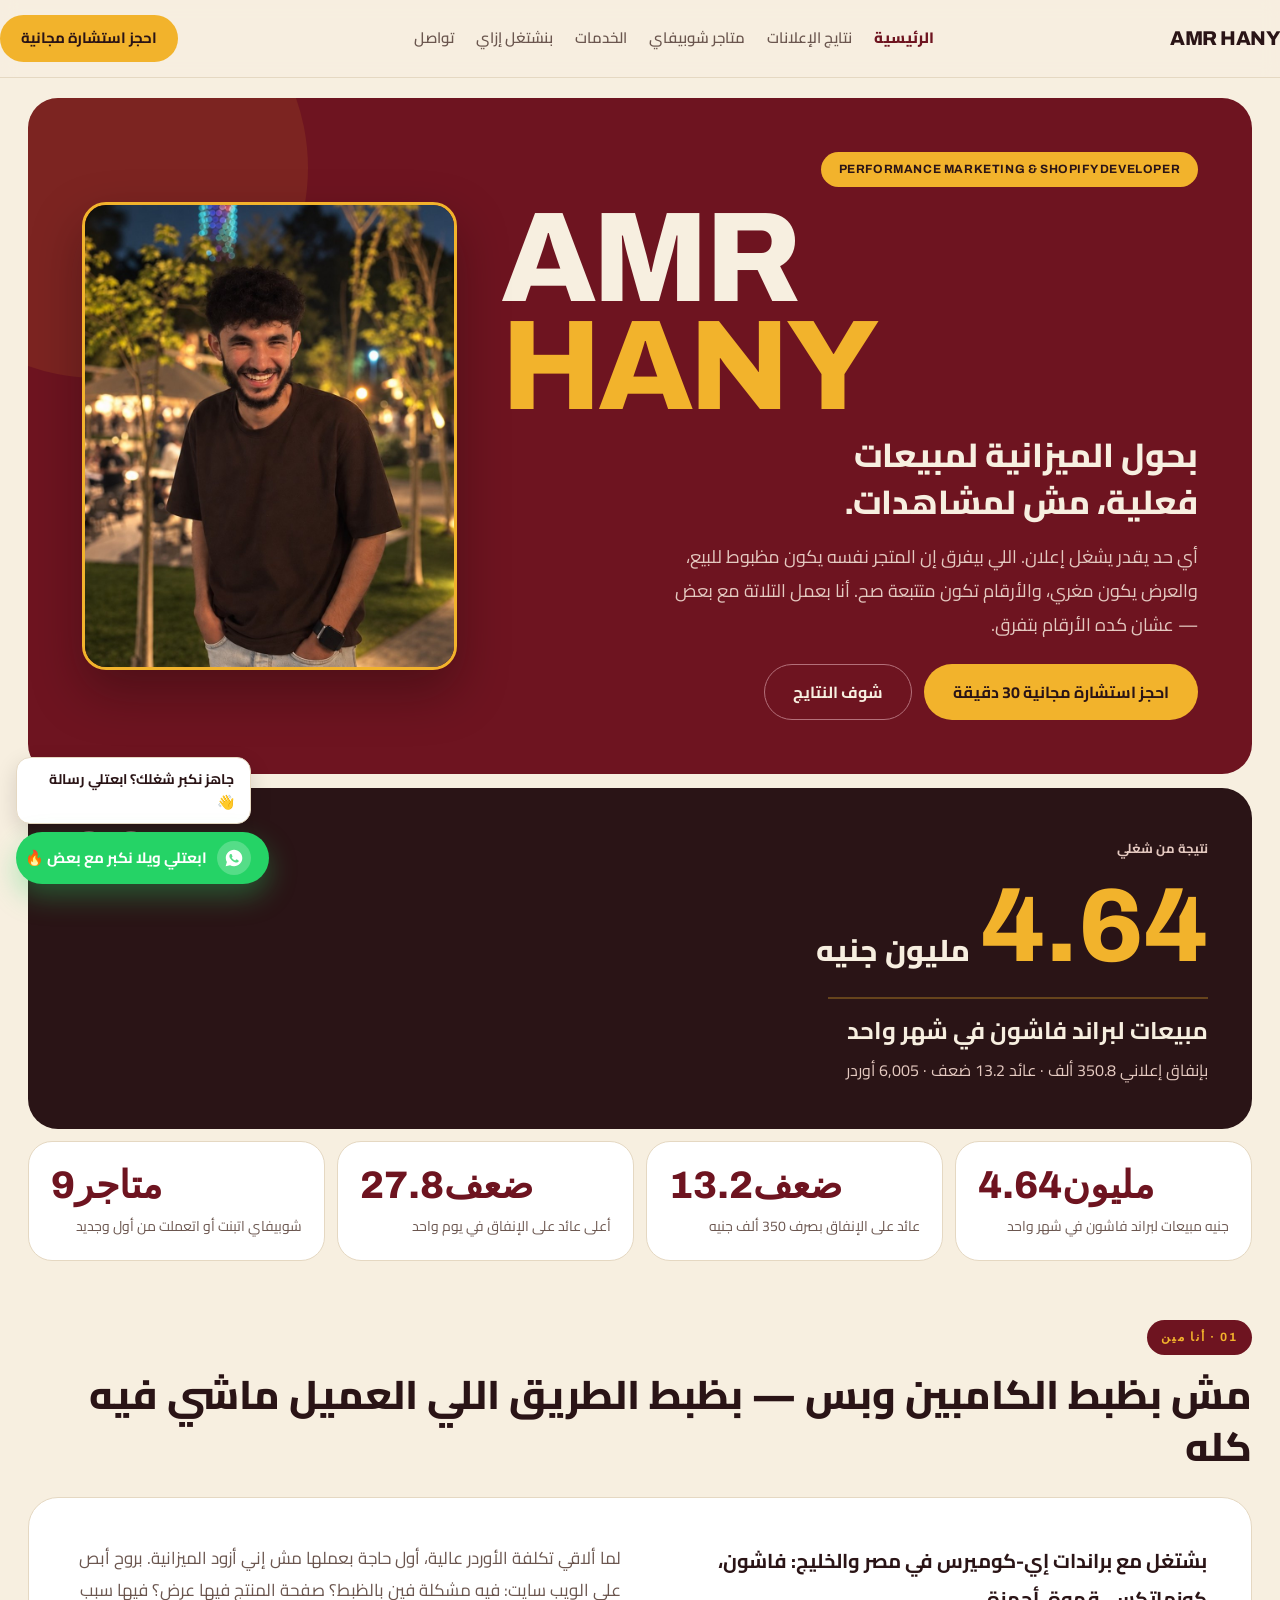
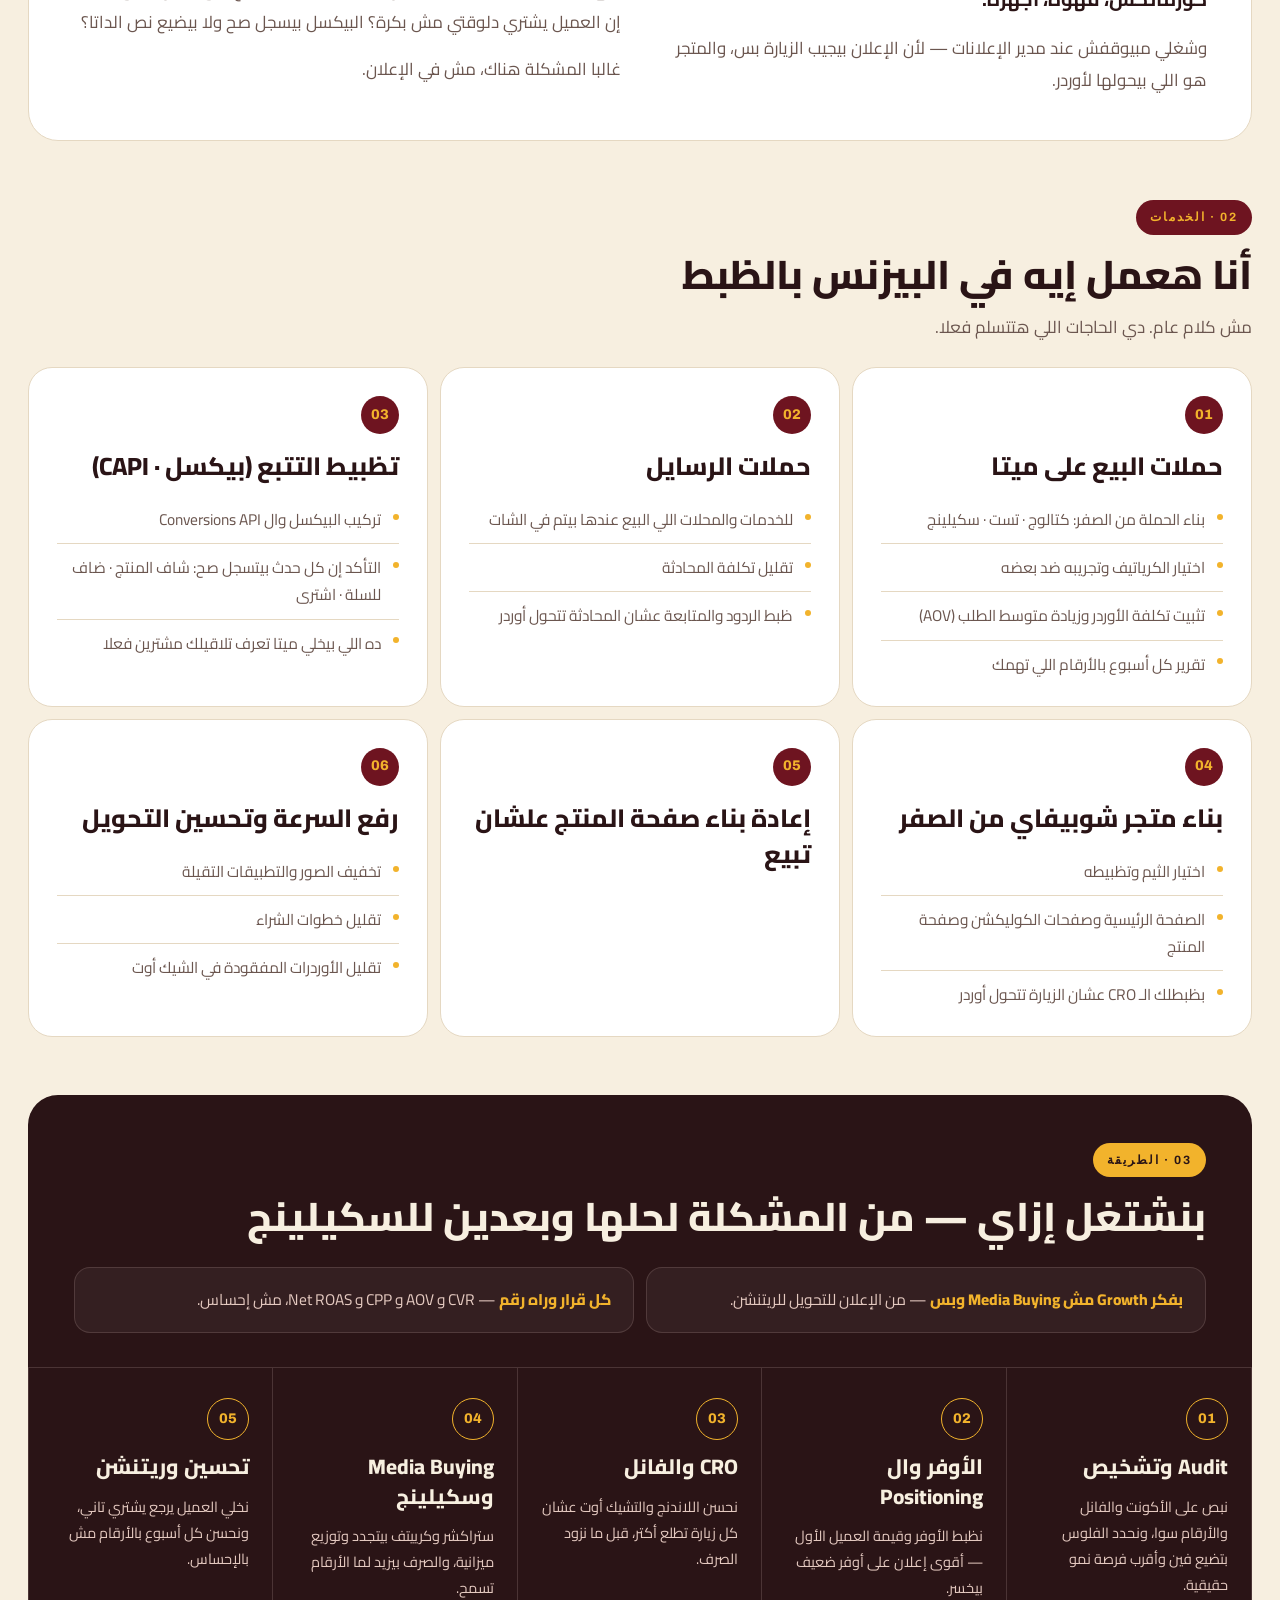
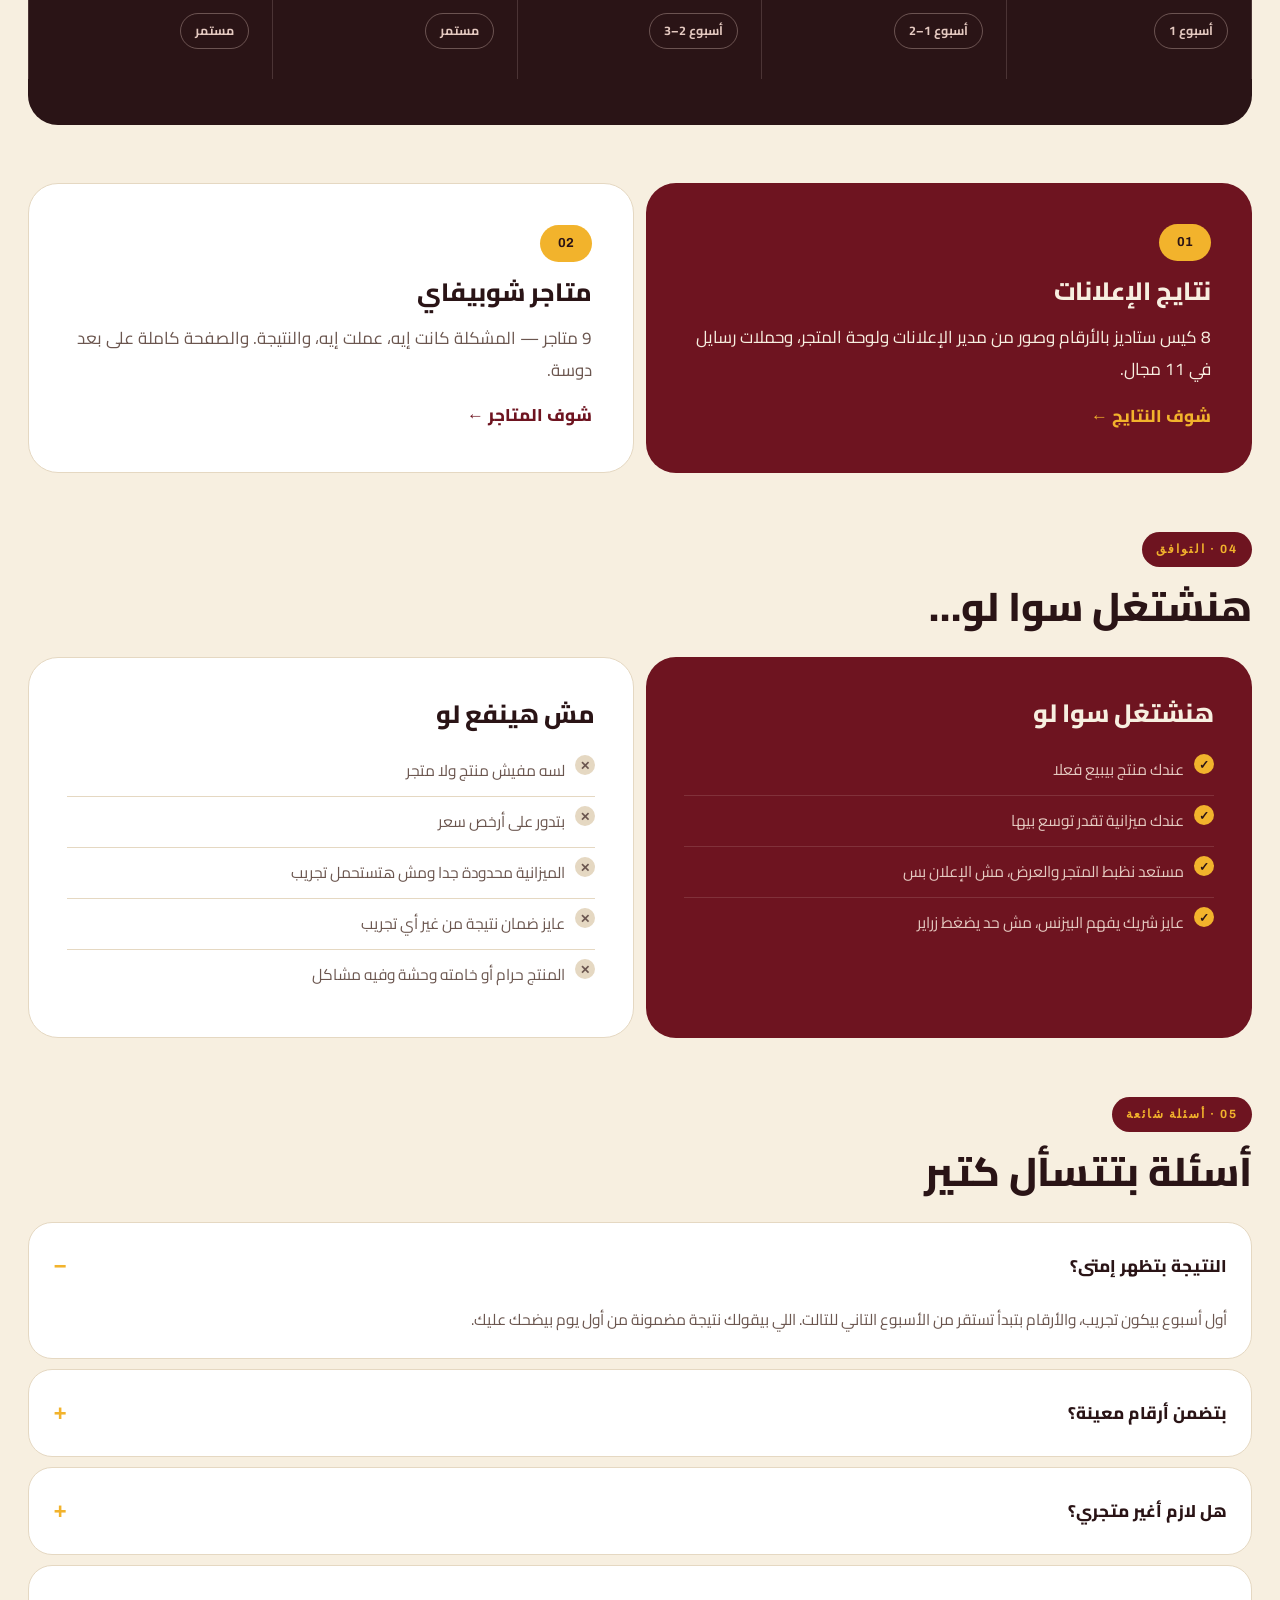
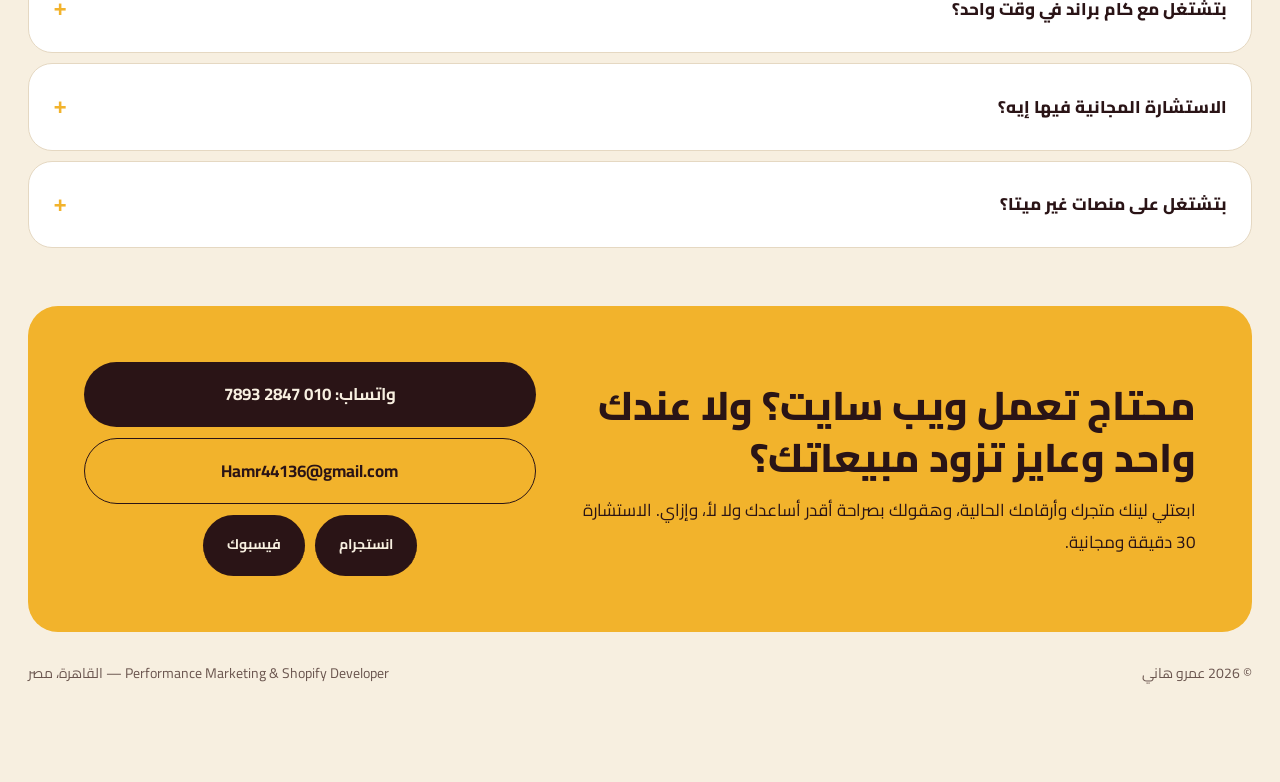
==== commit 28af4e18: "Update index.html" ====
--- a/index.html
+++ b/index.html
@@ -129,22 +129,13 @@
         <h3>بناء متجر شوبيفاي من الصفر</h3>
         <ul>
           <li>اختيار الثيم وتظبيطه</li>
-          <li>الصفحة الرئيسية وصفحات المجموعات وصفحة المنتج</li>
-          <li>الدفع والشحن والدفع عند الاستلام</li>
-          <li>التطبيقات اللي تحتاجها بس من غير زحمة</li>
-          <li>زيادة عدد القطع في الأوردر الواحد — وده بيزود الربح</li>
+          <li>الصفحة الرئيسية وصفحات الكوليكشن وصفحة المنتج</li>
+          <li>بظبطلك الـ CRO عشان الزيارة تتحول أوردر</li>
         </ul>
       </div>
       <div class="svc-card">
         <div class="no">05</div>
         <h3>إعادة بناء صفحة المنتج علشان تبيع</h3>
-        <ul>
-          <li>سلايدر خصم الكميات</li>
-          <li>باقات بسعر مجمع</li>
-          <li>بار المخزون وعداد المشاهدين</li>
-          <li>ريفيوز واتساب حقيقية</li>
-          <li>زر شراء ثابت تحت · أكورديون للوصف والسياسات</li>
-        </ul>
       </div>
       <div class="svc-card">
         <div class="no">06</div>
@@ -244,6 +235,7 @@
           <li>بتدور على أرخص سعر</li>
           <li>الميزانية محدودة جدا ومش هتستحمل تجريب</li>
           <li>عايز ضمان نتيجة من غير أي تجريب</li>
+          <li>المنتج حرام أو خامته وحشة وفيه مشاكل</li>
         </ul>
       </div>
     </div>
--- a/assets/site.css
+++ b/assets/site.css
@@ -1,5 +1,5 @@
 /* ============================================================
-   الألوان — غيّر السطور دي يتغير الموقع كله
+   الألوان — غير السطور دي يتغير الموقع كله
    ============================================================ */
 :root{
   --wine:#6E1420;
@@ -32,7 +32,7 @@
 a{color:inherit;text-decoration:none}
 :focus-visible{outline:3px solid var(--mustard);outline-offset:3px}
 /* الأرقام والكلام الإنجليزي يفضلوا من الشمال لليمين */
-.ltr,.num,.kpi b,.brandmark,.big-stat .fig{direction:ltr;unicode-bidi:isolate}
+.ltr,.num,.kpi b,.kpi span,.brandmark,.big-stat .fig{direction:ltr;unicode-bidi:isolate}
 
 .wrap{max-width:1340px;margin:0 auto;padding:0 var(--pad)}
 .pill{display:inline-flex;align-items:center;gap:8px;padding:8px 18px;border-radius:999px;
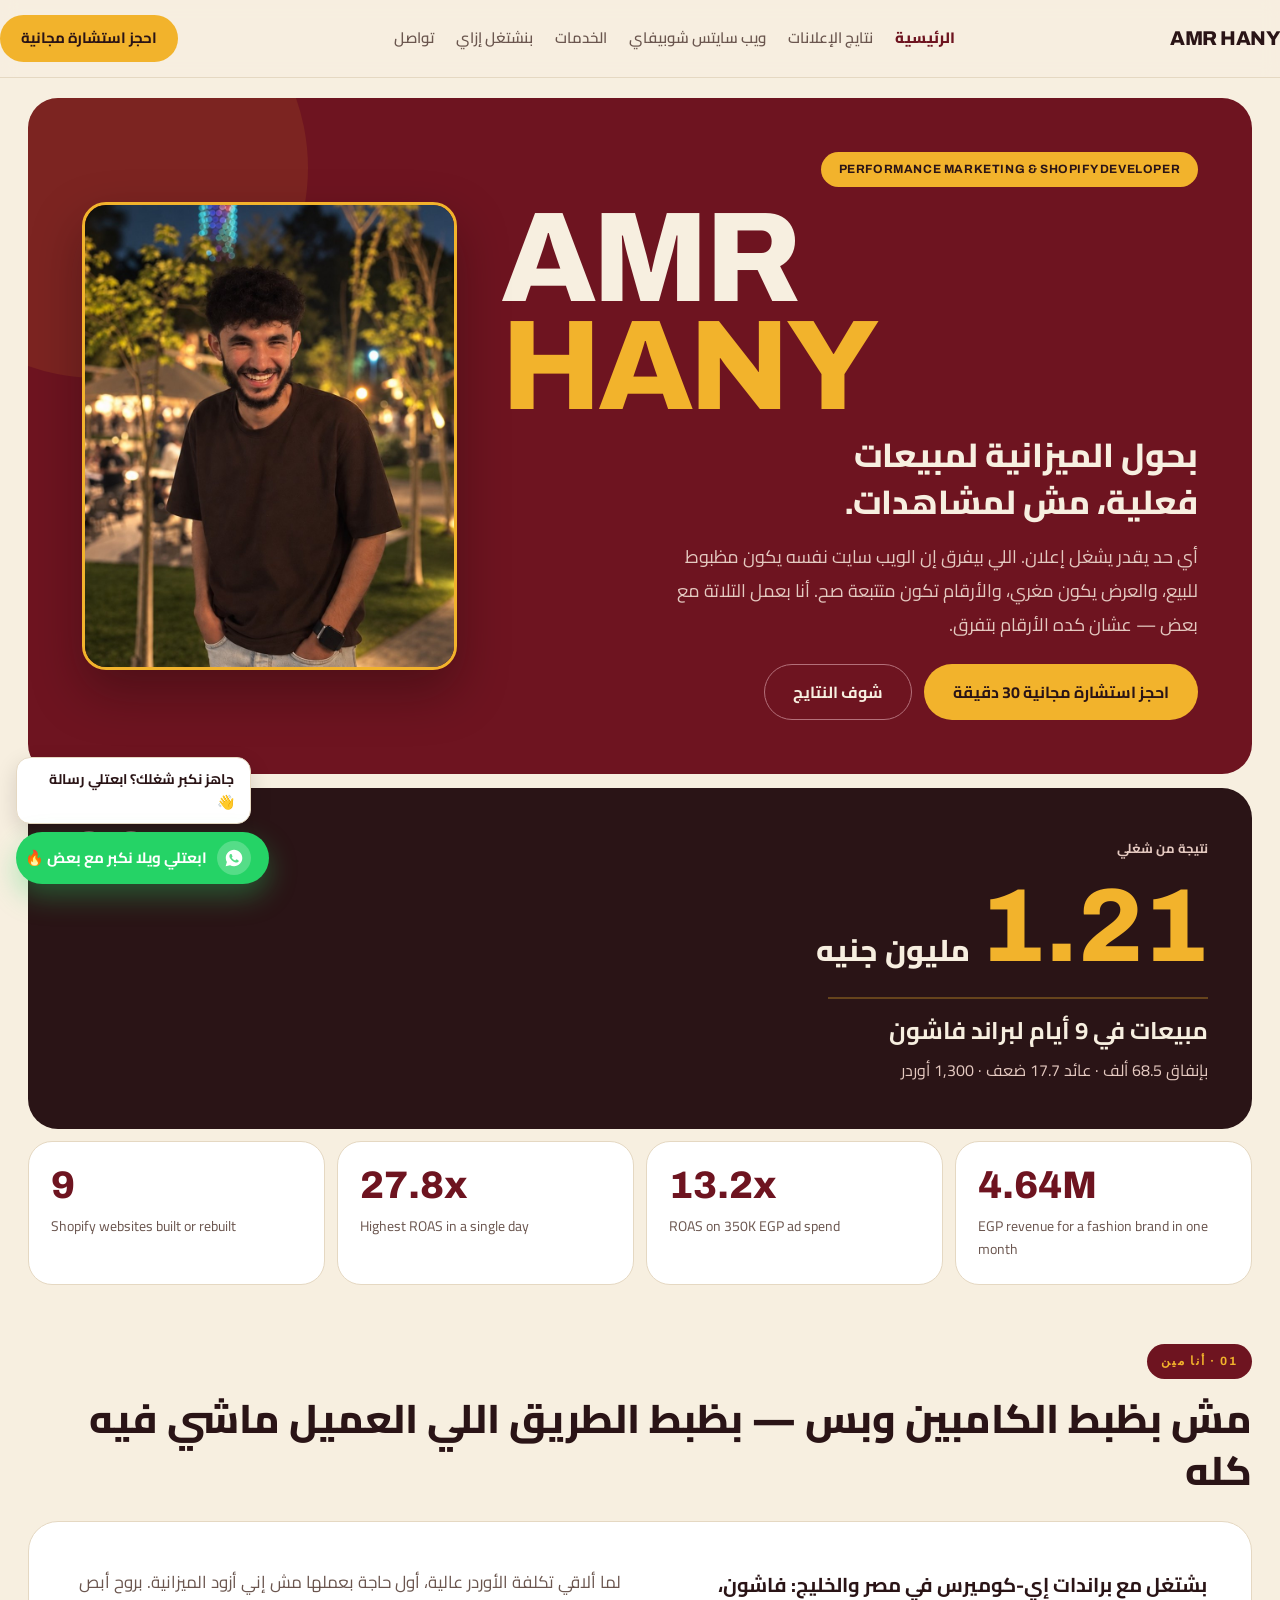
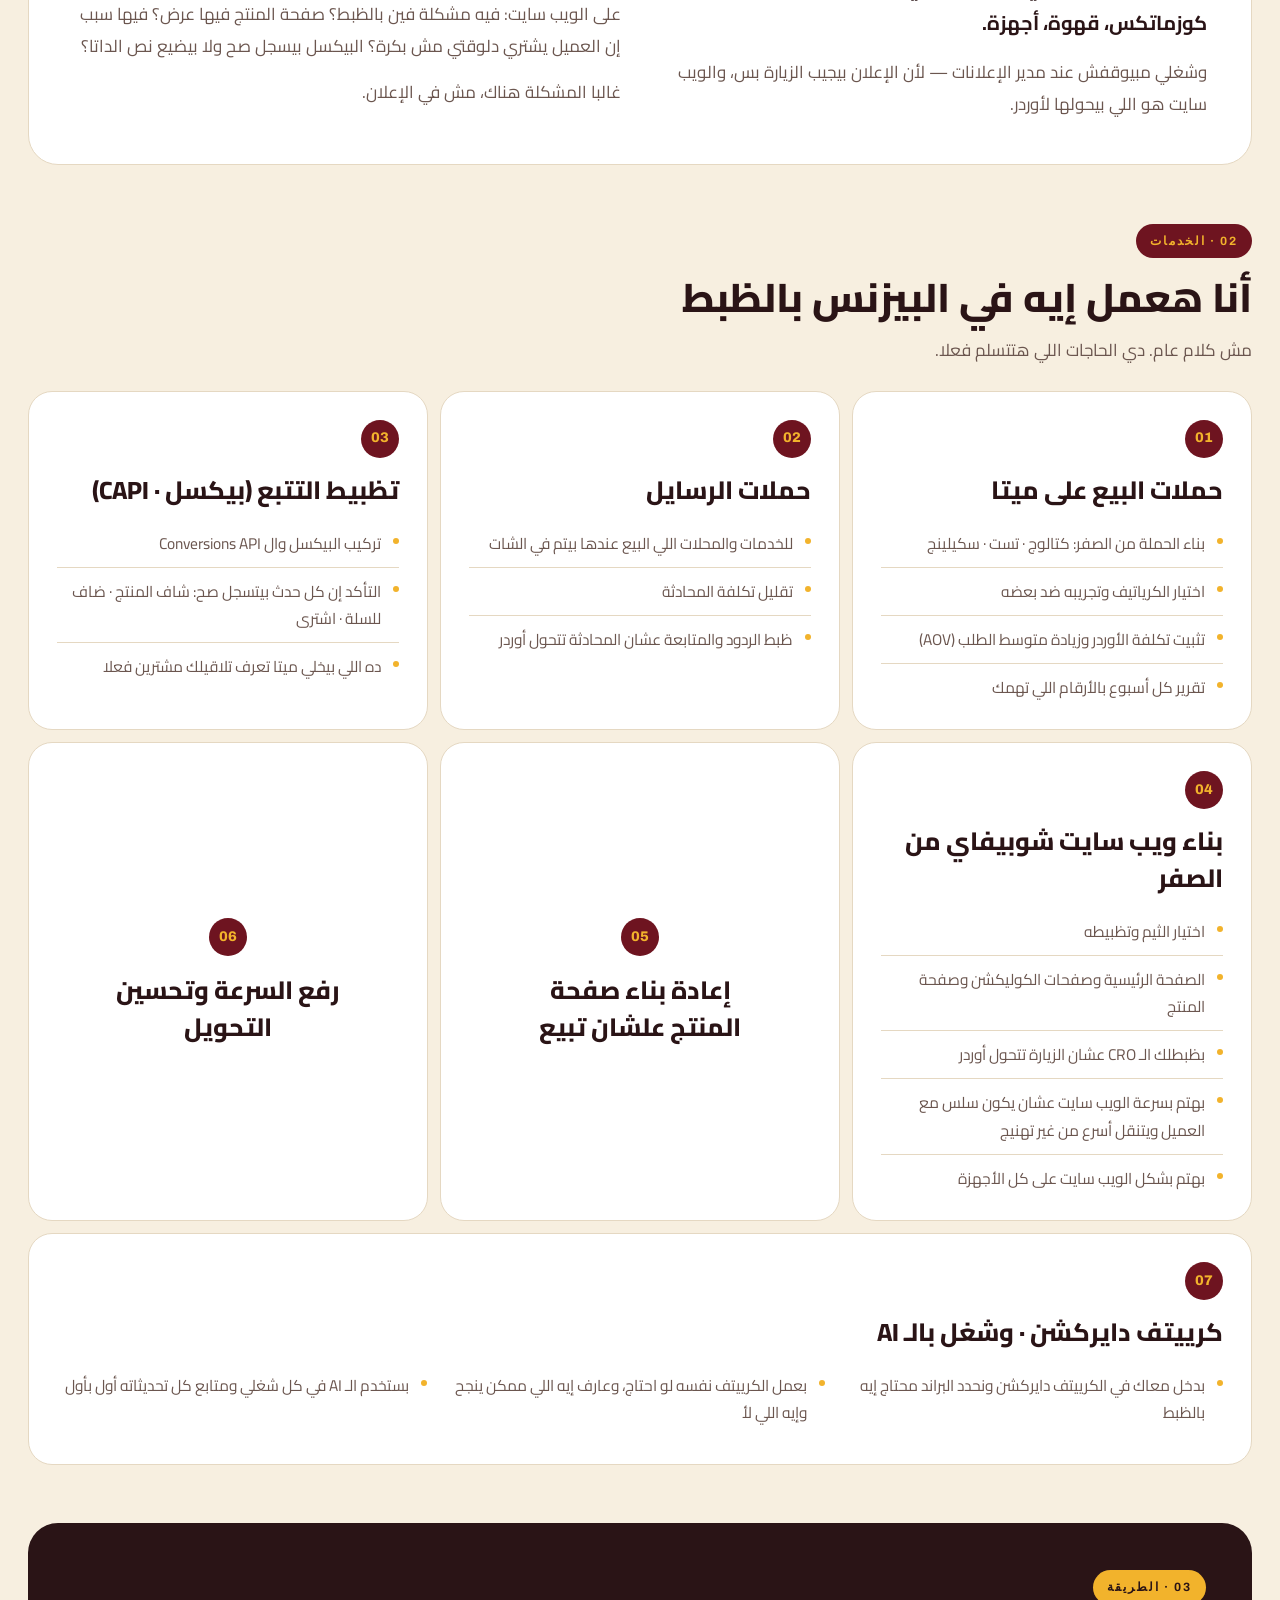
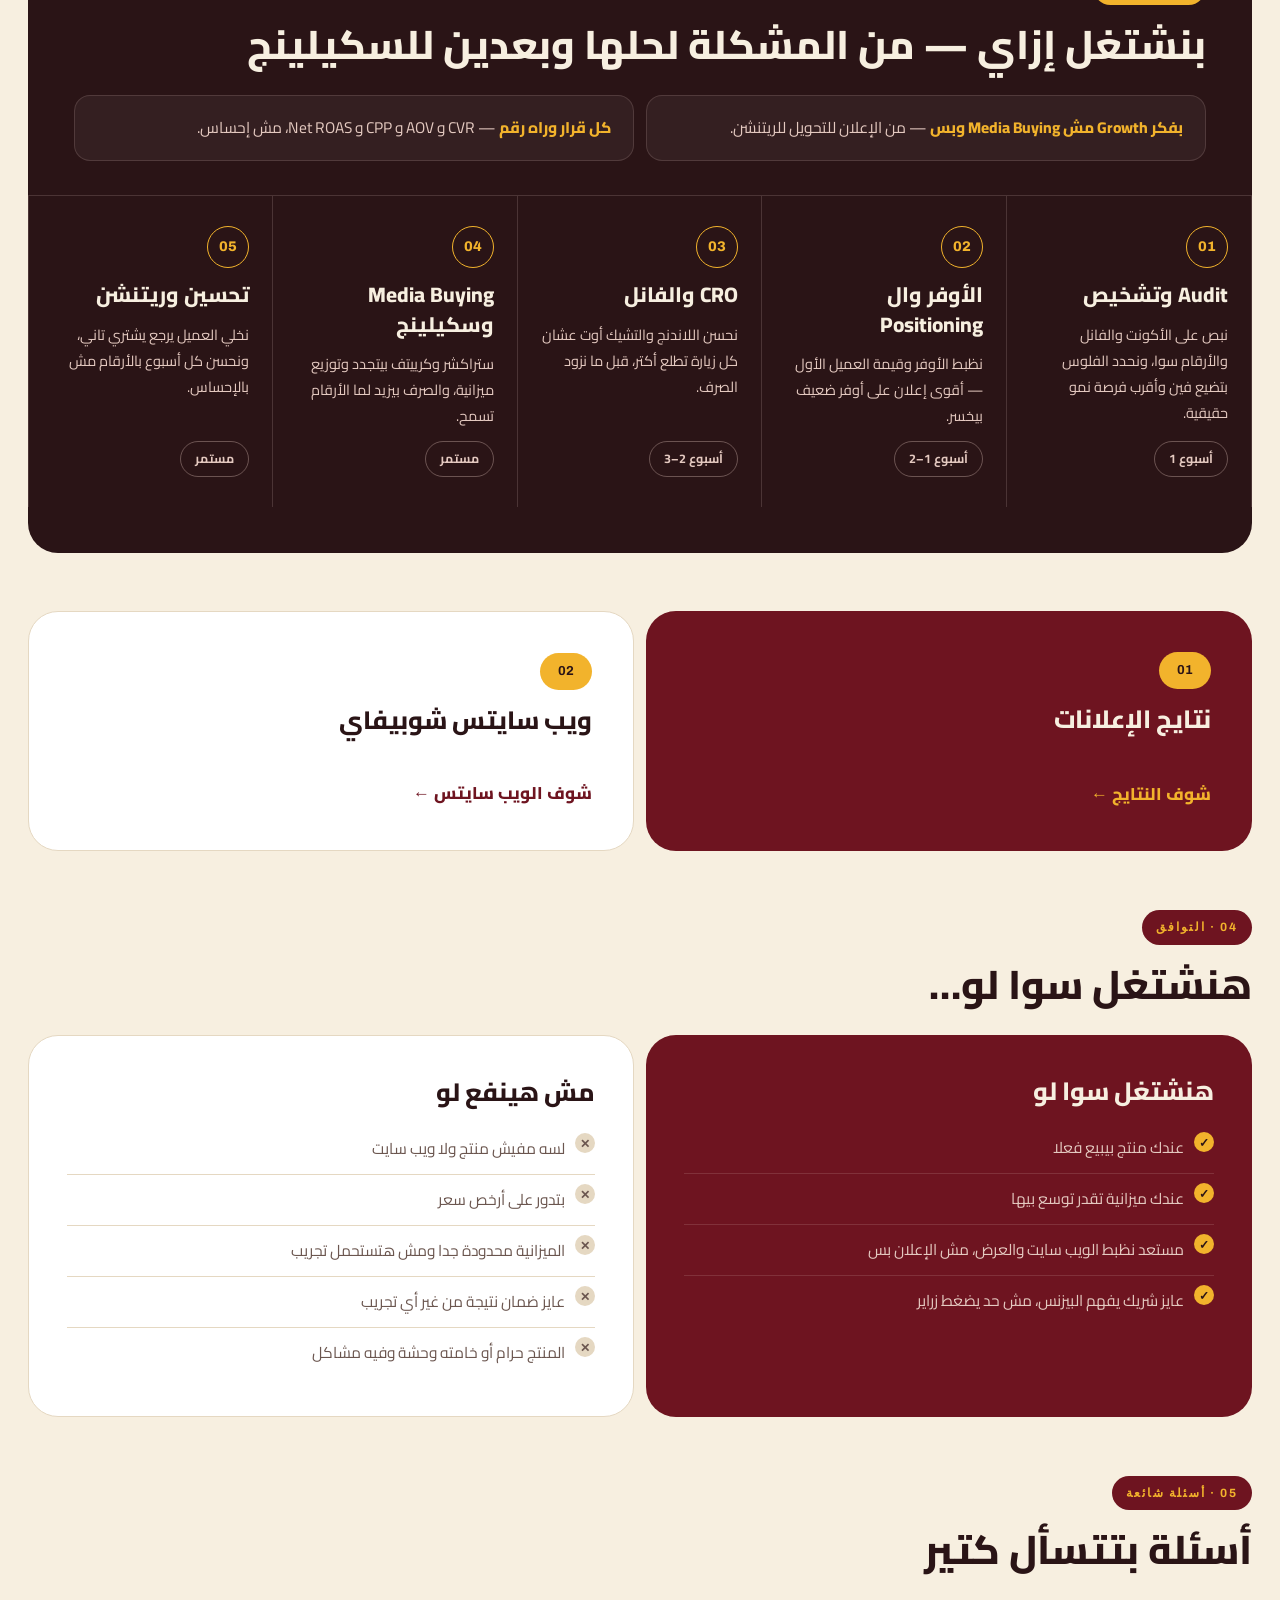
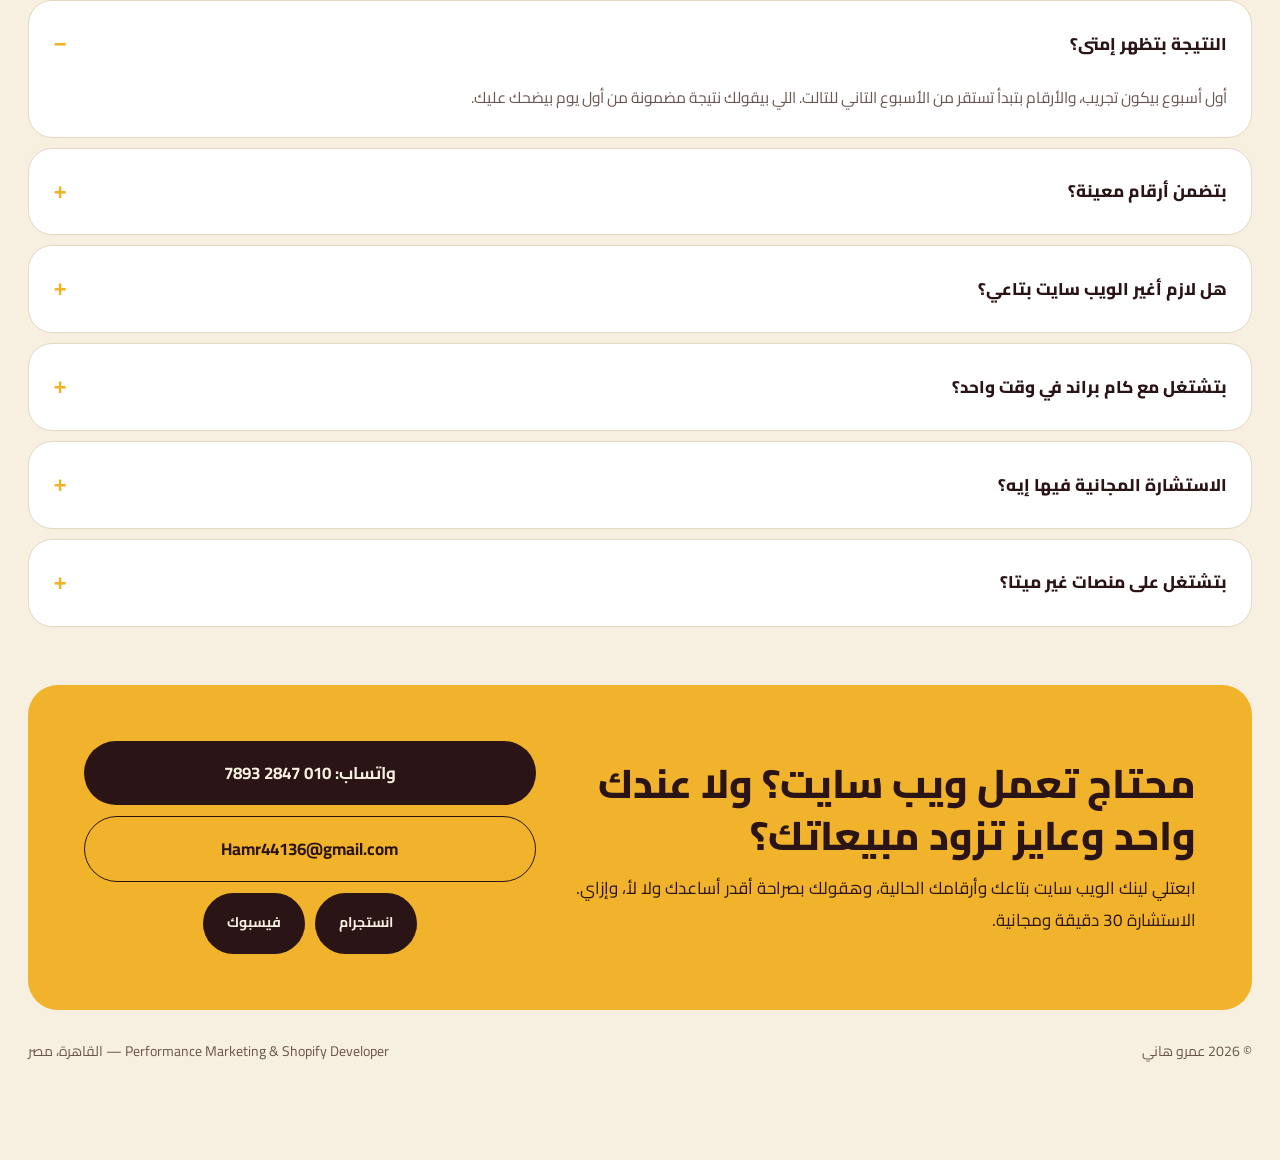
==== commit 37426934: "Update index.html" ====
--- a/index.html
+++ b/index.html
@@ -4,9 +4,9 @@
 <meta charset="utf-8">
 <meta name="viewport" content="width=device-width, initial-scale=1">
 <title>عمرو هاني — Performance Marketing & Shopify Developer</title>
-<meta name="description" content="بحول الميزانية لمبيعات فعلية مش لمشاهدات. إعلانات ميتا وبناء متاجر شوبيفاي لبراندات الإي-كوميرس في مصر والخليج.">
+<meta name="description" content="بحول الميزانية لمبيعات فعلية مش لمشاهدات. إعلانات ميتا وبناء ويب سايتس شوبيفاي لبراندات الإي-كوميرس في مصر والخليج.">
 <meta property="og:title" content="عمرو هاني — Performance Marketing & Shopify Developer">
-<meta property="og:description" content="بحول الميزانية لمبيعات فعلية مش لمشاهدات. إعلانات ميتا وبناء متاجر شوبيفاي لبراندات الإي-كوميرس في مصر والخليج.">
+<meta property="og:description" content="بحول الميزانية لمبيعات فعلية مش لمشاهدات. إعلانات ميتا وبناء ويب سايتس شوبيفاي لبراندات الإي-كوميرس في مصر والخليج.">
 <meta property="og:type" content="website">
 <link rel="preconnect" href="https://fonts.googleapis.com">
 <link rel="preconnect" href="https://fonts.gstatic.com" crossorigin>
@@ -22,7 +22,7 @@
       <ul>
         <li><a href="index.html" class="on">الرئيسية</a></li>
         <li><a href="media-buying.html">نتايج الإعلانات</a></li>
-        <li><a href="stores.html">متاجر شوبيفاي</a></li>
+        <li><a href="stores.html">ويب سايتس شوبيفاي</a></li>
         <li><a href="index.html#services">الخدمات</a></li>
         <li><a href="index.html#how">بنشتغل إزاي</a></li>
         <li><a href="index.html#contact">تواصل</a></li>
@@ -40,7 +40,7 @@
       <span class="pill">PERFORMANCE MARKETING &amp; SHOPIFY DEVELOPER</span>
       <h1 class="name">AMR<br><span>HANY</span></h1>
       <p class="tagline">بحول الميزانية لمبيعات فعلية، مش لمشاهدات.</p>
-      <p class="lede">أي حد يقدر يشغل إعلان. اللي بيفرق إن المتجر نفسه يكون مظبوط للبيع، والعرض يكون مغري، والأرقام تكون متتبعة صح. أنا بعمل التلاتة مع بعض — عشان كده الأرقام بتفرق.</p>
+      <p class="lede">أي حد يقدر يشغل إعلان. اللي بيفرق إن الويب سايت نفسه يكون مظبوط للبيع، والعرض يكون مغري، والأرقام تكون متتبعة صح. أنا بعمل التلاتة مع بعض — عشان كده الأرقام بتفرق.</p>
       <div class="cta">
         <a class="btn btn-gold" href="https://wa.me/201028477893">احجز استشارة مجانية 30 دقيقة</a>
         <a class="btn btn-out-light" href="media-buying.html">شوف النتايج</a>
@@ -66,10 +66,10 @@
   </section>
 
   <div class="stats">
-    <div class="stat"><div class="num">4.64<small>مليون</small></div><span>جنيه مبيعات لبراند فاشون في شهر واحد</span></div>
-    <div class="stat"><div class="num">13.2<small>ضعف</small></div><span>عائد على الإنفاق بصرف 350 ألف جنيه</span></div>
-    <div class="stat"><div class="num">27.8<small>ضعف</small></div><span>أعلى عائد على الإنفاق في يوم واحد</span></div>
-    <div class="stat"><div class="num">9<small>متاجر</small></div><span>شوبيفاي اتبنت أو اتعملت من أول وجديد</span></div>
+    <div class="stat"><div class="num">4.64<small>M</small></div><span class="ltr">EGP revenue for a fashion brand in one month</span></div>
+    <div class="stat"><div class="num">13.2<small>x</small></div><span class="ltr">ROAS on 350K EGP ad spend</span></div>
+    <div class="stat"><div class="num">27.8<small>x</small></div><span class="ltr">Highest ROAS in a single day</span></div>
+    <div class="stat"><div class="num">9</div><span class="ltr">Shopify websites built or rebuilt</span></div>
   </div>
 
   <section id="about">
@@ -80,7 +80,7 @@
     <div class="about">
       <div>
         <p class="lead">بشتغل مع براندات إي-كوميرس في مصر والخليج: فاشون، كوزماتكس، قهوة، أجهزة.</p>
-        <p>وشغلي مبيوقفش عند مدير الإعلانات — لأن الإعلان بيجيب الزيارة بس، والمتجر هو اللي بيحولها لأوردر.</p>
+        <p>وشغلي مبيوقفش عند مدير الإعلانات — لأن الإعلان بيجيب الزيارة بس، والويب سايت هو اللي بيحولها لأوردر.</p>
       </div>
       <div>
         <p>لما ألاقي تكلفة الأوردر عالية، أول حاجة بعملها مش إني أزود الميزانية. بروح أبص على الويب سايت: فيه مشكلة فين بالظبط؟ صفحة المنتج فيها عرض؟ فيها سبب إن العميل يشتري دلوقتي مش بكرة؟ البيكسل بيسجل صح ولا بيضيع نص الداتا؟</p>
@@ -126,24 +126,30 @@
       </div>
       <div class="svc-card">
         <div class="no">04</div>
-        <h3>بناء متجر شوبيفاي من الصفر</h3>
+        <h3>بناء ويب سايت شوبيفاي من الصفر</h3>
         <ul>
           <li>اختيار الثيم وتظبيطه</li>
           <li>الصفحة الرئيسية وصفحات الكوليكشن وصفحة المنتج</li>
           <li>بظبطلك الـ CRO عشان الزيارة تتحول أوردر</li>
-        </ul>
-      </div>
-      <div class="svc-card">
+          <li>بهتم بسرعة الويب سايت عشان يكون سلس مع العميل ويتنقل أسرع من غير تهنيج</li>
+          <li>بهتم بشكل الويب سايت على كل الأجهزة</li>
+        </ul>
+      </div>
+      <div class="svc-card mid">
         <div class="no">05</div>
         <h3>إعادة بناء صفحة المنتج علشان تبيع</h3>
       </div>
-      <div class="svc-card">
+      <div class="svc-card mid">
         <div class="no">06</div>
         <h3>رفع السرعة وتحسين التحويل</h3>
-        <ul>
-          <li>تخفيف الصور والتطبيقات التقيلة</li>
-          <li>تقليل خطوات الشراء</li>
-          <li>تقليل الأوردرات المفقودة في الشيك أوت</li>
+      </div>
+      <div class="svc-card wide">
+        <div class="no">07</div>
+        <h3>كرييتف دايركشن · وشغل بالـ AI</h3>
+        <ul>
+          <li>بدخل معاك في الكرييتف دايركشن ونحدد البراند محتاج إيه بالظبط</li>
+          <li>بعمل الكرييتف نفسه لو احتاج، وعارف إيه اللي ممكن ينجح وإيه اللي لأ</li>
+          <li>بستخدم الـ AI في كل شغلي ومتابع كل تحديثاته أول بأول</li>
         </ul>
       </div>
     </div>
@@ -201,14 +207,12 @@
       <a class="big" href="media-buying.html">
         <span class="pill">01</span>
         <h3>نتايج الإعلانات</h3>
-        <p>8 كيس ستاديز بالأرقام وصور من مدير الإعلانات ولوحة المتجر، وحملات رسايل في 11 مجال.</p>
         <span class="go">شوف النتايج ←</span>
       </a>
       <a class="big alt" href="stores.html">
         <span class="pill">02</span>
-        <h3>متاجر شوبيفاي</h3>
-        <p>9 متاجر — المشكلة كانت إيه، عملت إيه، والنتيجة. والصفحة كاملة على بعد دوسة.</p>
-        <span class="go">شوف المتاجر ←</span>
+        <h3>ويب سايتس شوبيفاي</h3>
+        <span class="go">شوف الويب سايتس ←</span>
       </a>
     </div>
   </section>
@@ -224,14 +228,14 @@
         <ul>
           <li>عندك منتج بيبيع فعلا</li>
           <li>عندك ميزانية تقدر توسع بيها</li>
-          <li>مستعد نظبط المتجر والعرض، مش الإعلان بس</li>
+          <li>مستعد نظبط الويب سايت والعرض، مش الإعلان بس</li>
           <li>عايز شريك يفهم البيزنس، مش حد يضغط زراير</li>
         </ul>
       </div>
       <div class="fit-card no">
         <h3>مش هينفع لو</h3>
         <ul>
-          <li>لسه مفيش منتج ولا متجر</li>
+          <li>لسه مفيش منتج ولا ويب سايت</li>
           <li>بتدور على أرخص سعر</li>
           <li>الميزانية محدودة جدا ومش هتستحمل تجريب</li>
           <li>عايز ضمان نتيجة من غير أي تجريب</li>
@@ -249,9 +253,9 @@
     <div class="faq">
       <details open><summary>النتيجة بتظهر إمتى؟</summary><p>أول أسبوع بيكون تجريب، والأرقام بتبدأ تستقر من الأسبوع التاني للتالت. اللي بيقولك نتيجة مضمونة من أول يوم بيضحك عليك.</p></details>
       <details><summary>بتضمن أرقام معينة؟</summary><p>لأ، ومحدش أمين هيضمنلك. اللي بضمنه إن كل قرار وراه رقم، ولو حاجة مش شغالة بوقفها بسرعة قبل ما تاكل ميزانية.</p></details>
-      <details><summary>هل لازم أغير متجري؟</summary><p>مش شرط. بس لو الصفحة مش مظبوطة، الإعلان هيدفع فلوس في زيارة مش هتتحول لأوردر. بقولك رأيي بصراحة بعد ما أبص.</p></details>
+      <details><summary>هل لازم أغير الويب سايت بتاعي؟</summary><p>مش شرط. بس لو الصفحة مش مظبوطة، الإعلان هيدفع فلوس في زيارة مش هتتحول لأوردر. بقولك رأيي بصراحة بعد ما أبص.</p></details>
       <details><summary>بتشتغل مع كام براند في وقت واحد؟</summary><p>عدد محدود، عشان كل واحد ياخد وقته ومتابعة حقيقية مش تقرير آلي.</p></details>
-      <details><summary>الاستشارة المجانية فيها إيه؟</summary><p>30 دقيقة أبص فيها على متجرك وحساب الإعلانات والأرقام، وأقولك إيه اللي بيضيع فلوس دلوقتي وأقرب فرصة نمو — وأقدر أساعدك ولا لأ.</p></details>
+      <details><summary>الاستشارة المجانية فيها إيه؟</summary><p>30 دقيقة أبص فيها على الويب سايت بتاعك وحساب الإعلانات والأرقام، وأقولك إيه اللي بيضيع فلوس دلوقتي وأقرب فرصة نمو — وأقدر أساعدك ولا لأ.</p></details>
       <details><summary>بتشتغل على منصات غير ميتا؟</summary><p>شغلي الأساسي على ميتا (فيسبوك وانستجرام)، وده اللي أرقامي كلها منه. لو محتاج منصة تانية بقولك من الأول.</p></details>
     </div>
   </section>
@@ -259,7 +263,7 @@
   <section class="contact" id="contact">
     <div>
       <h2>محتاج تعمل ويب سايت؟ ولا عندك واحد وعايز تزود مبيعاتك؟</h2>
-      <p>ابعتلي لينك متجرك وأرقامك الحالية، وهقولك بصراحة أقدر أساعدك ولا لأ، وإزاي. الاستشارة 30 دقيقة ومجانية.</p>
+      <p>ابعتلي لينك الويب سايت بتاعك وأرقامك الحالية، وهقولك بصراحة أقدر أساعدك ولا لأ، وإزاي. الاستشارة 30 دقيقة ومجانية.</p>
     </div>
     <div class="lines">
       <a href="https://wa.me/201028477893">واتساب: 010 2847 7893</a>
--- a/assets/site.css
+++ b/assets/site.css
@@ -155,6 +155,15 @@
 .svc-card li:last-child{border-bottom:0;padding-bottom:0}
 .svc-card li::before{content:"";position:absolute;inset-inline-start:0;top:1.15em;width:6px;height:6px;
   border-radius:50%;background:var(--mustard)}
+.svc-card.mid{display:flex;flex-direction:column;align-items:center;justify-content:center;
+  text-align:center;gap:16px}
+.svc-card.mid .no{margin-bottom:0}
+.svc-card.mid h3{margin-bottom:0;max-width:16ch}
+.svc-card.wide{grid-column:1/-1}
+.svc-card.wide ul{display:grid;grid-template-columns:repeat(3,1fr);gap:0 28px}
+.svc-card.wide li{border-bottom:0}
+@media(max-width:860px){.svc-card.wide ul{grid-template-columns:1fr}
+  .svc-card.wide li{border-bottom:1px solid var(--cream-line)}}
 @media(max-width:980px){.svc{grid-template-columns:1fr 1fr}}
 @media(max-width:620px){.svc{grid-template-columns:1fr}}
 
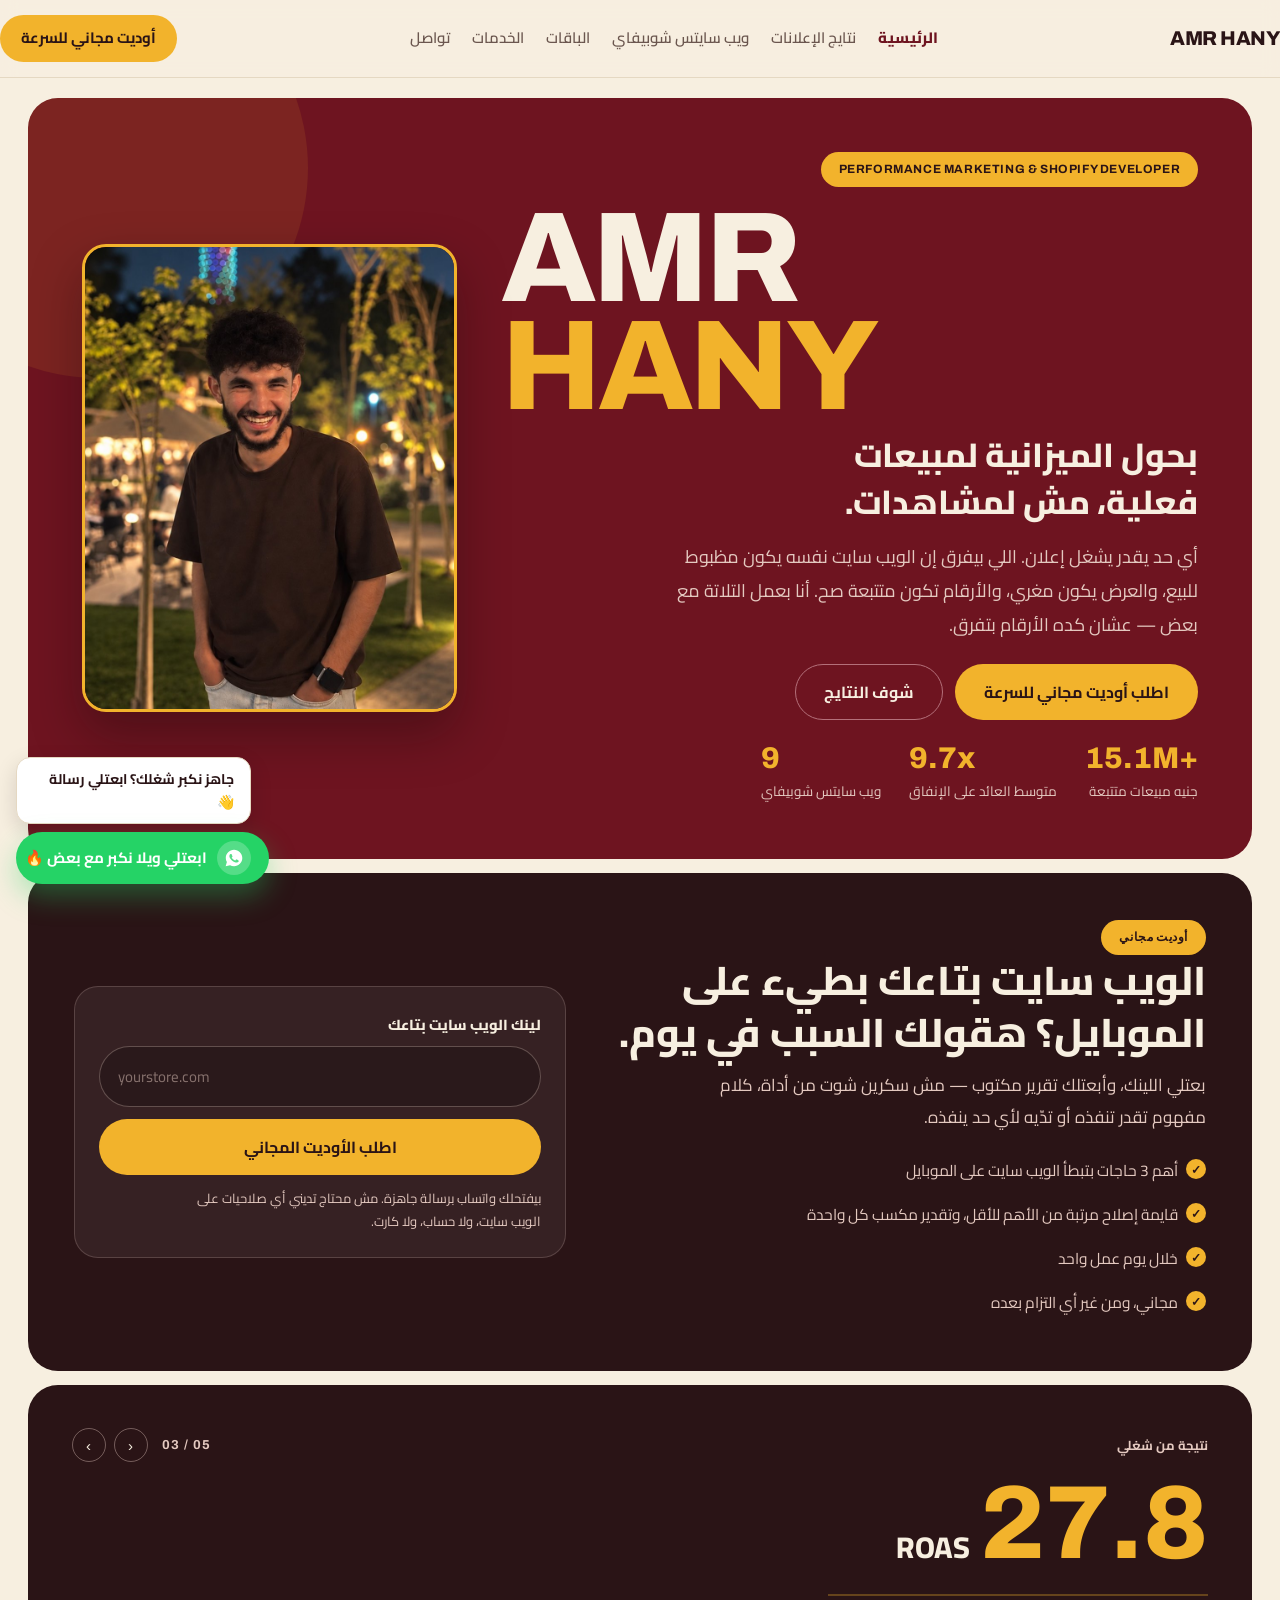
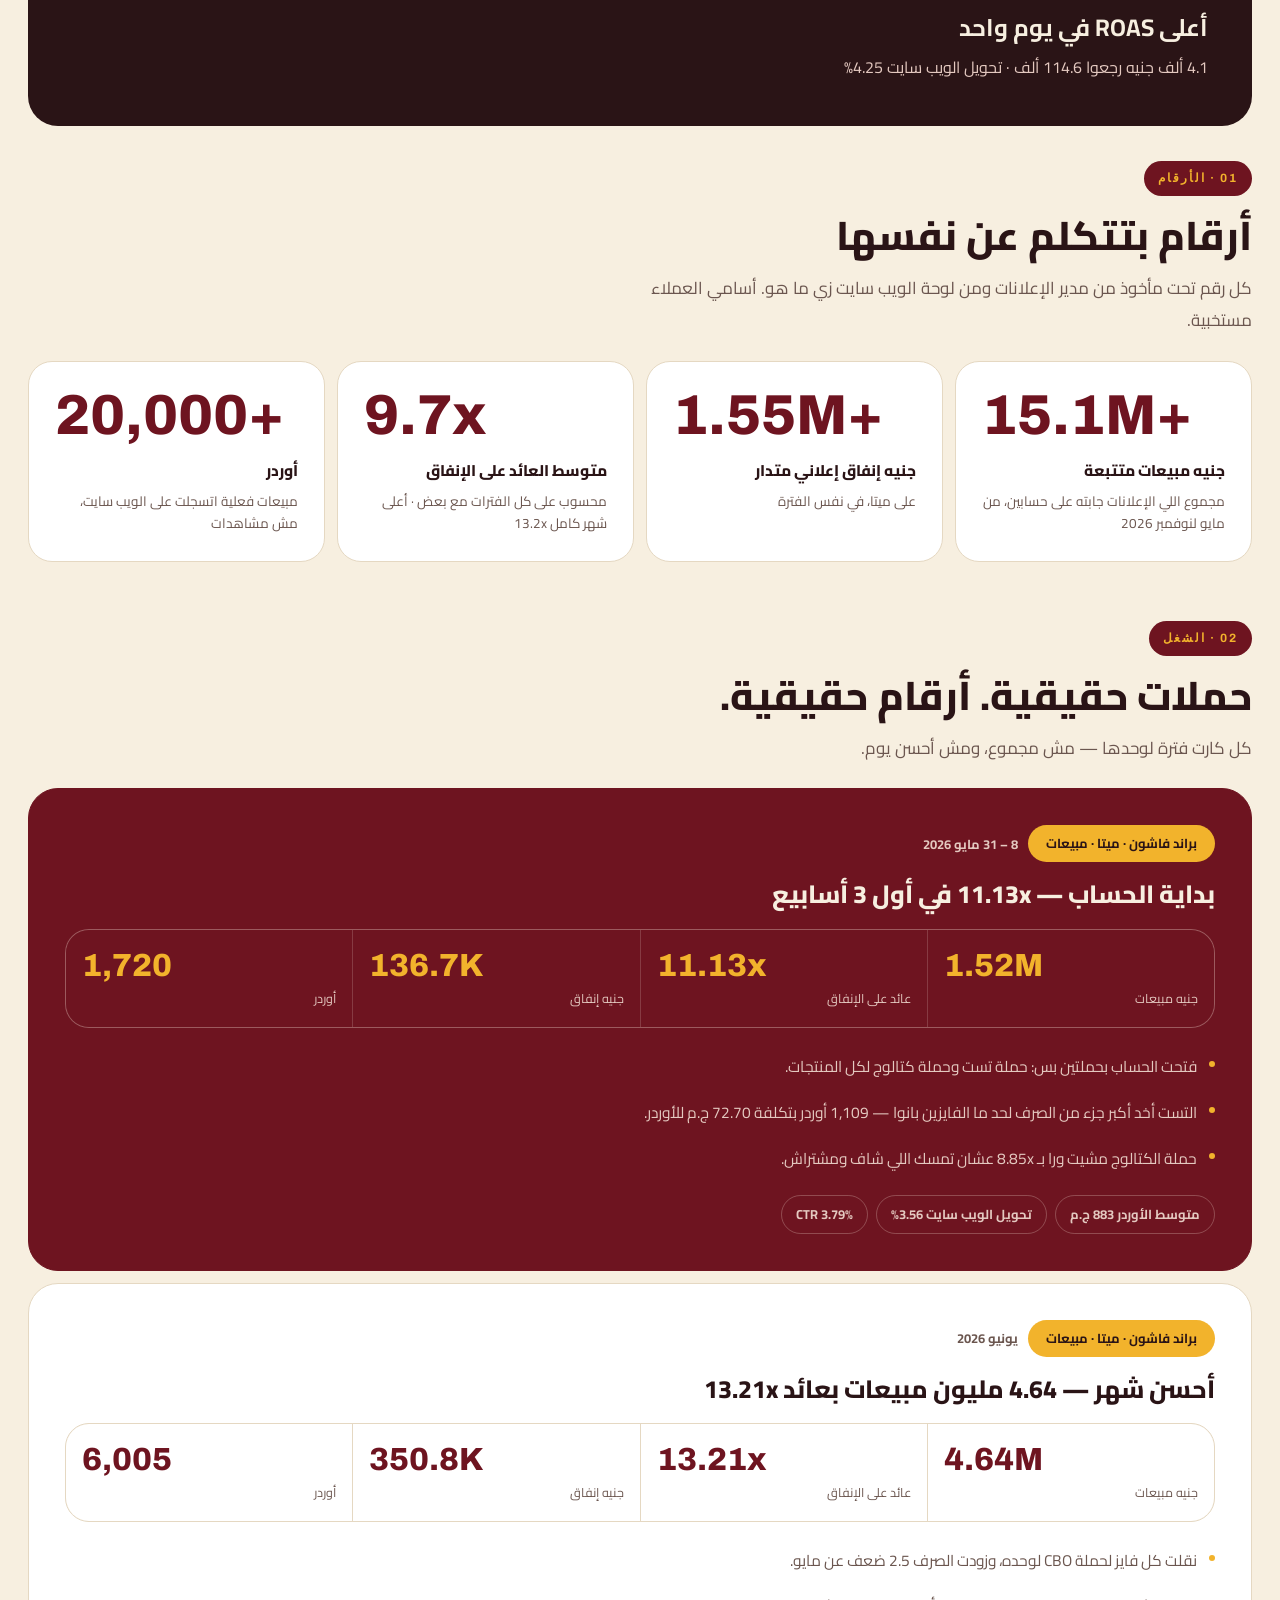
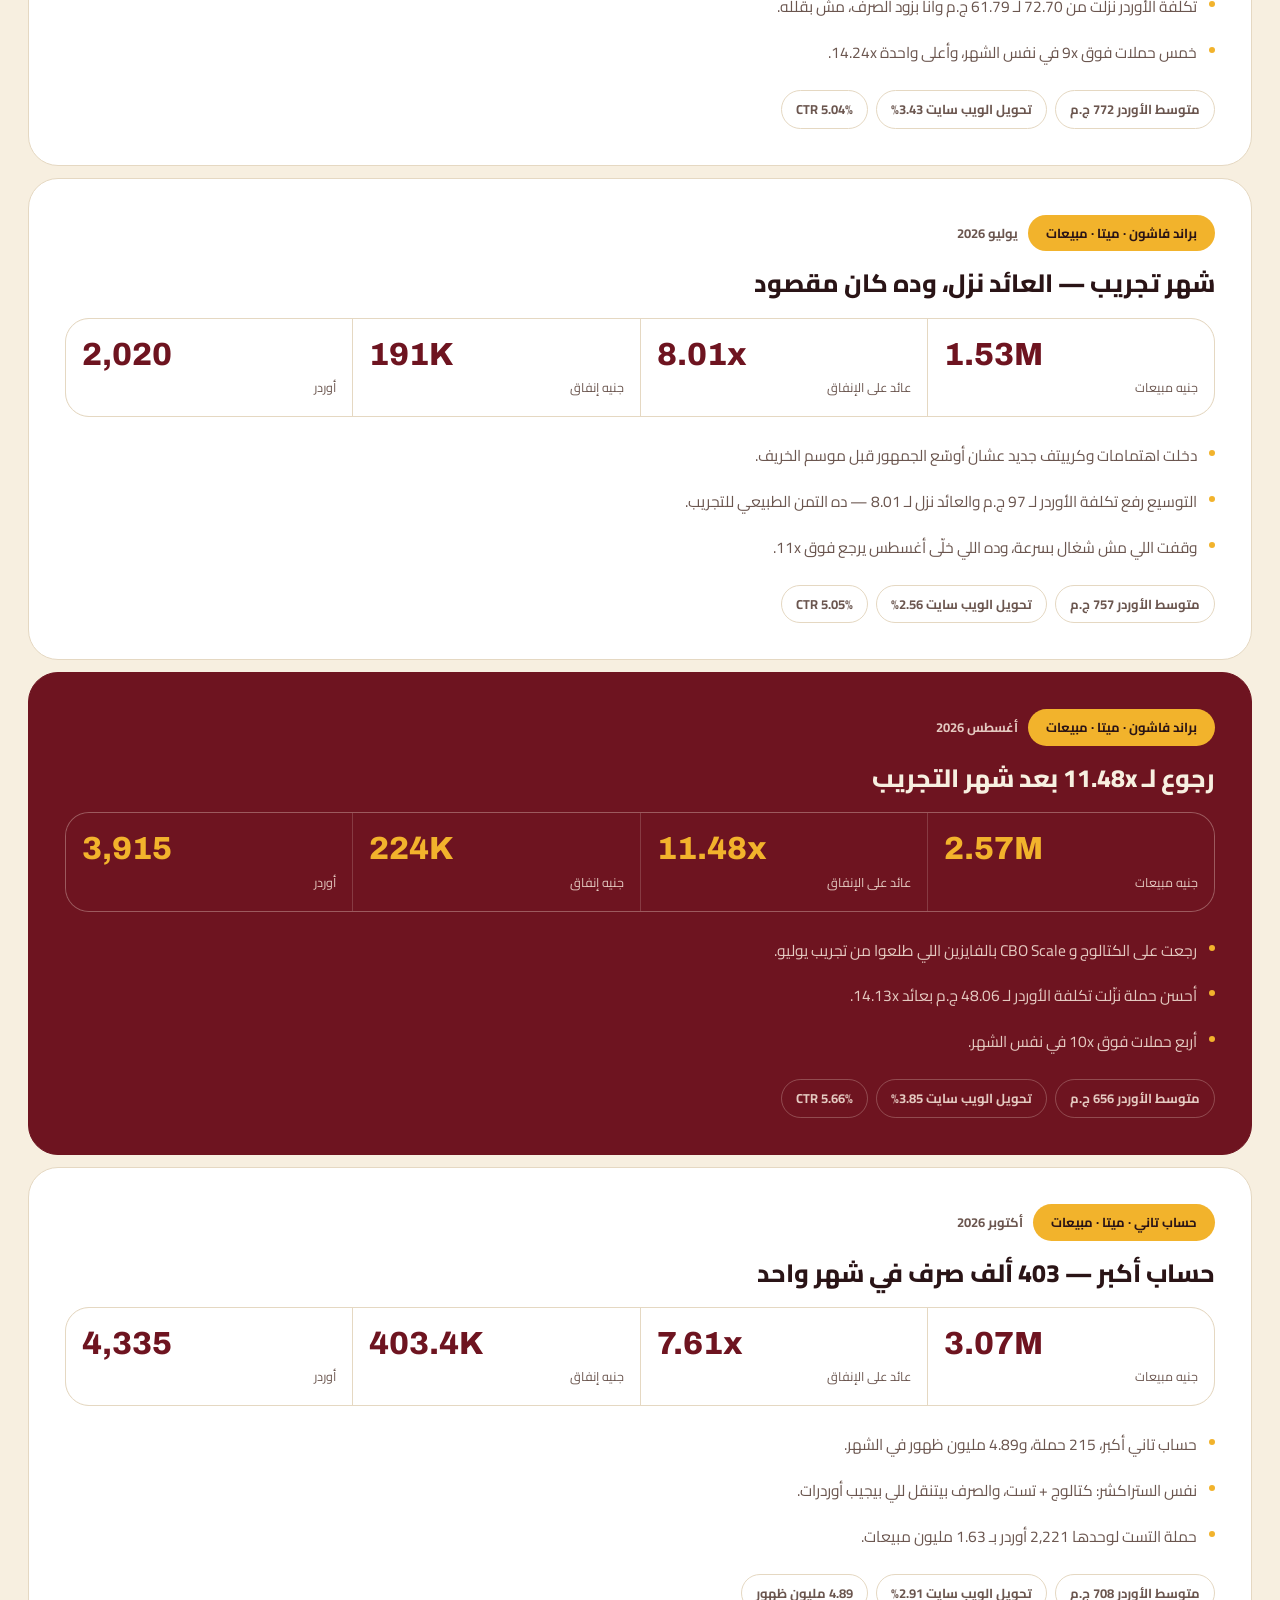
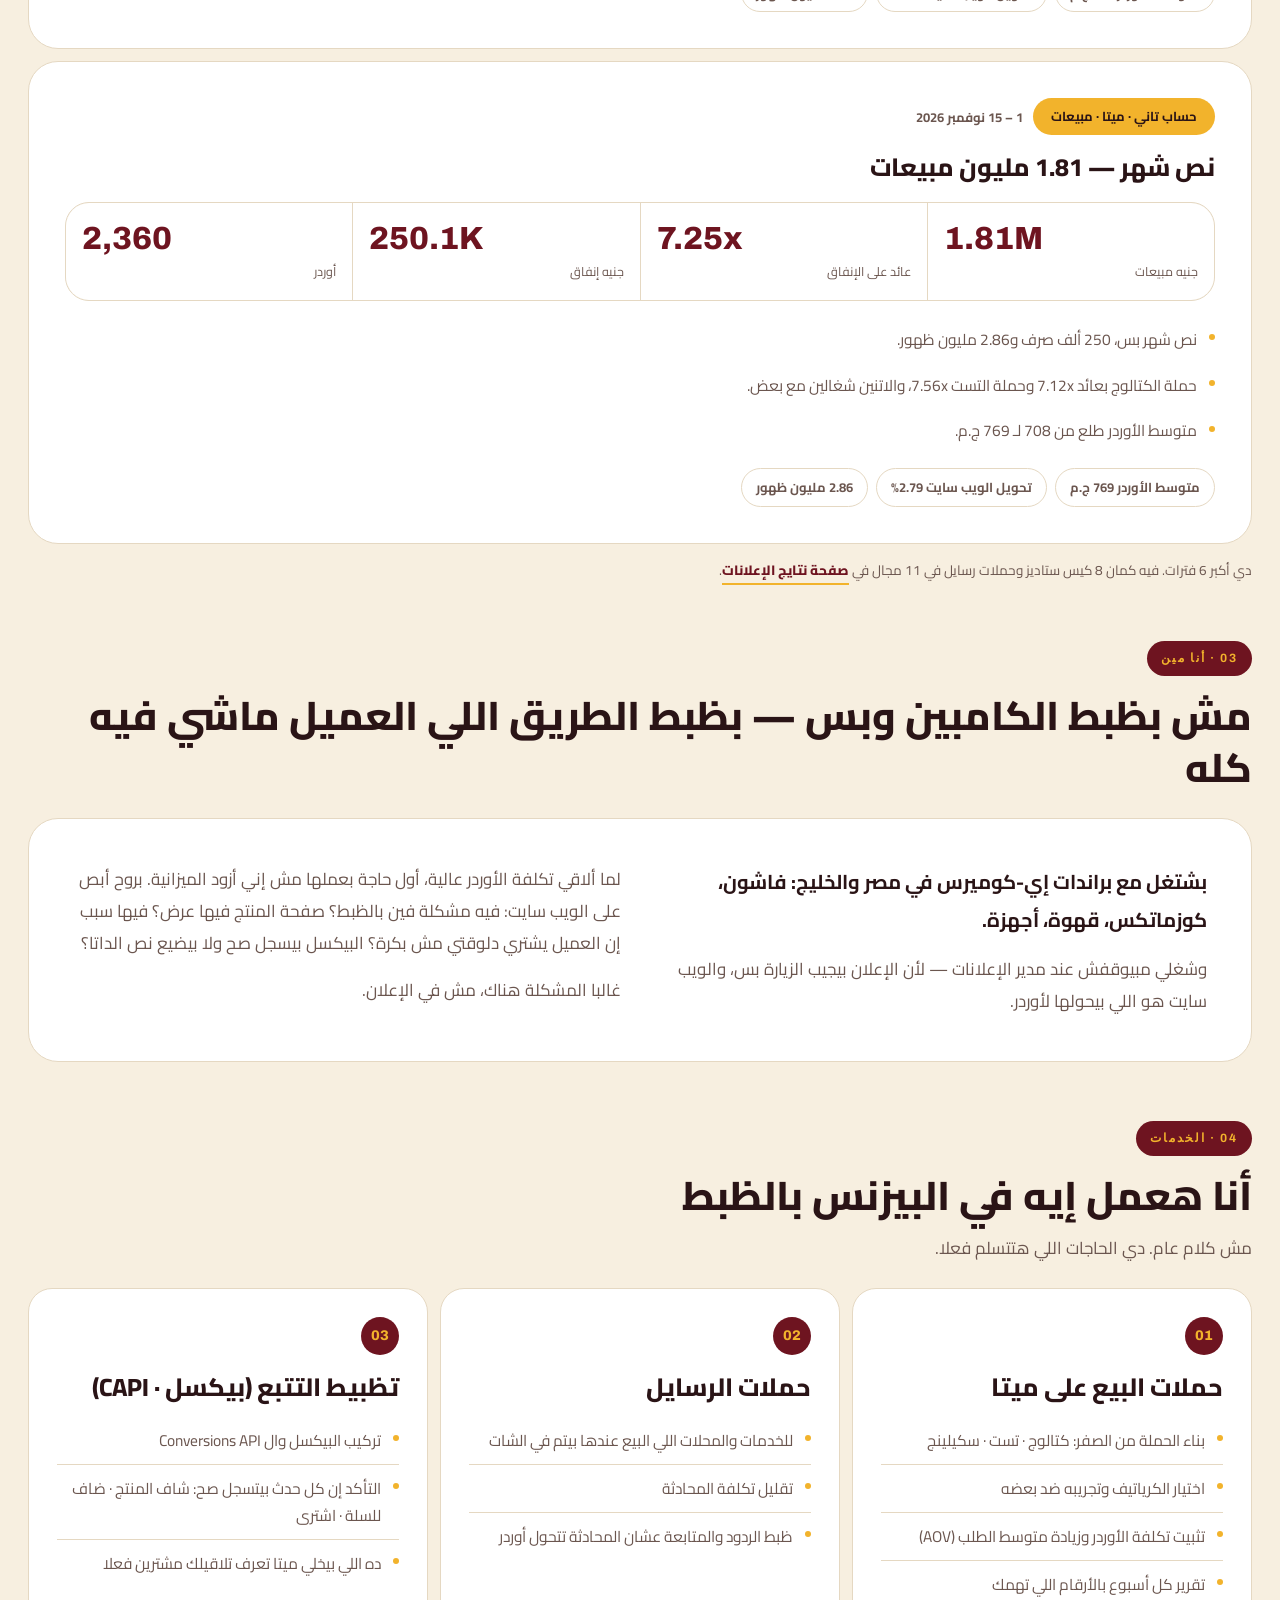
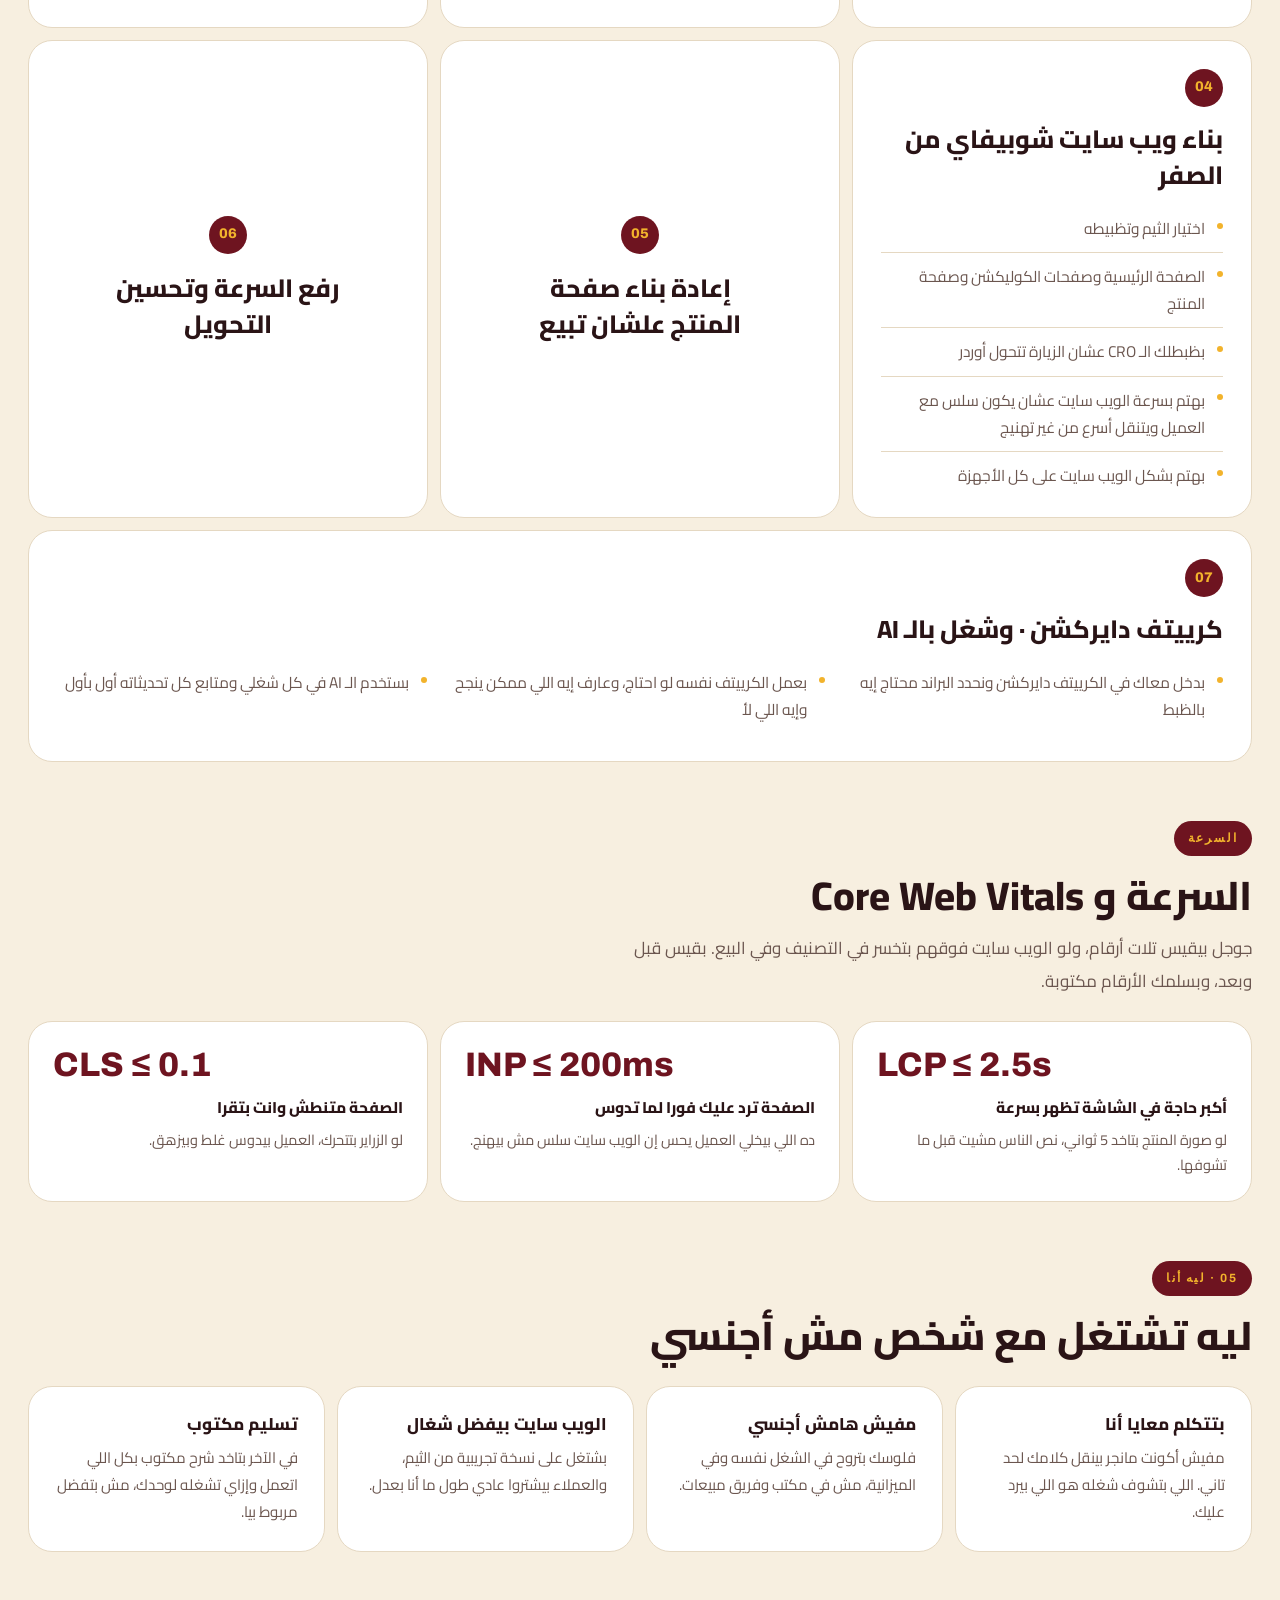
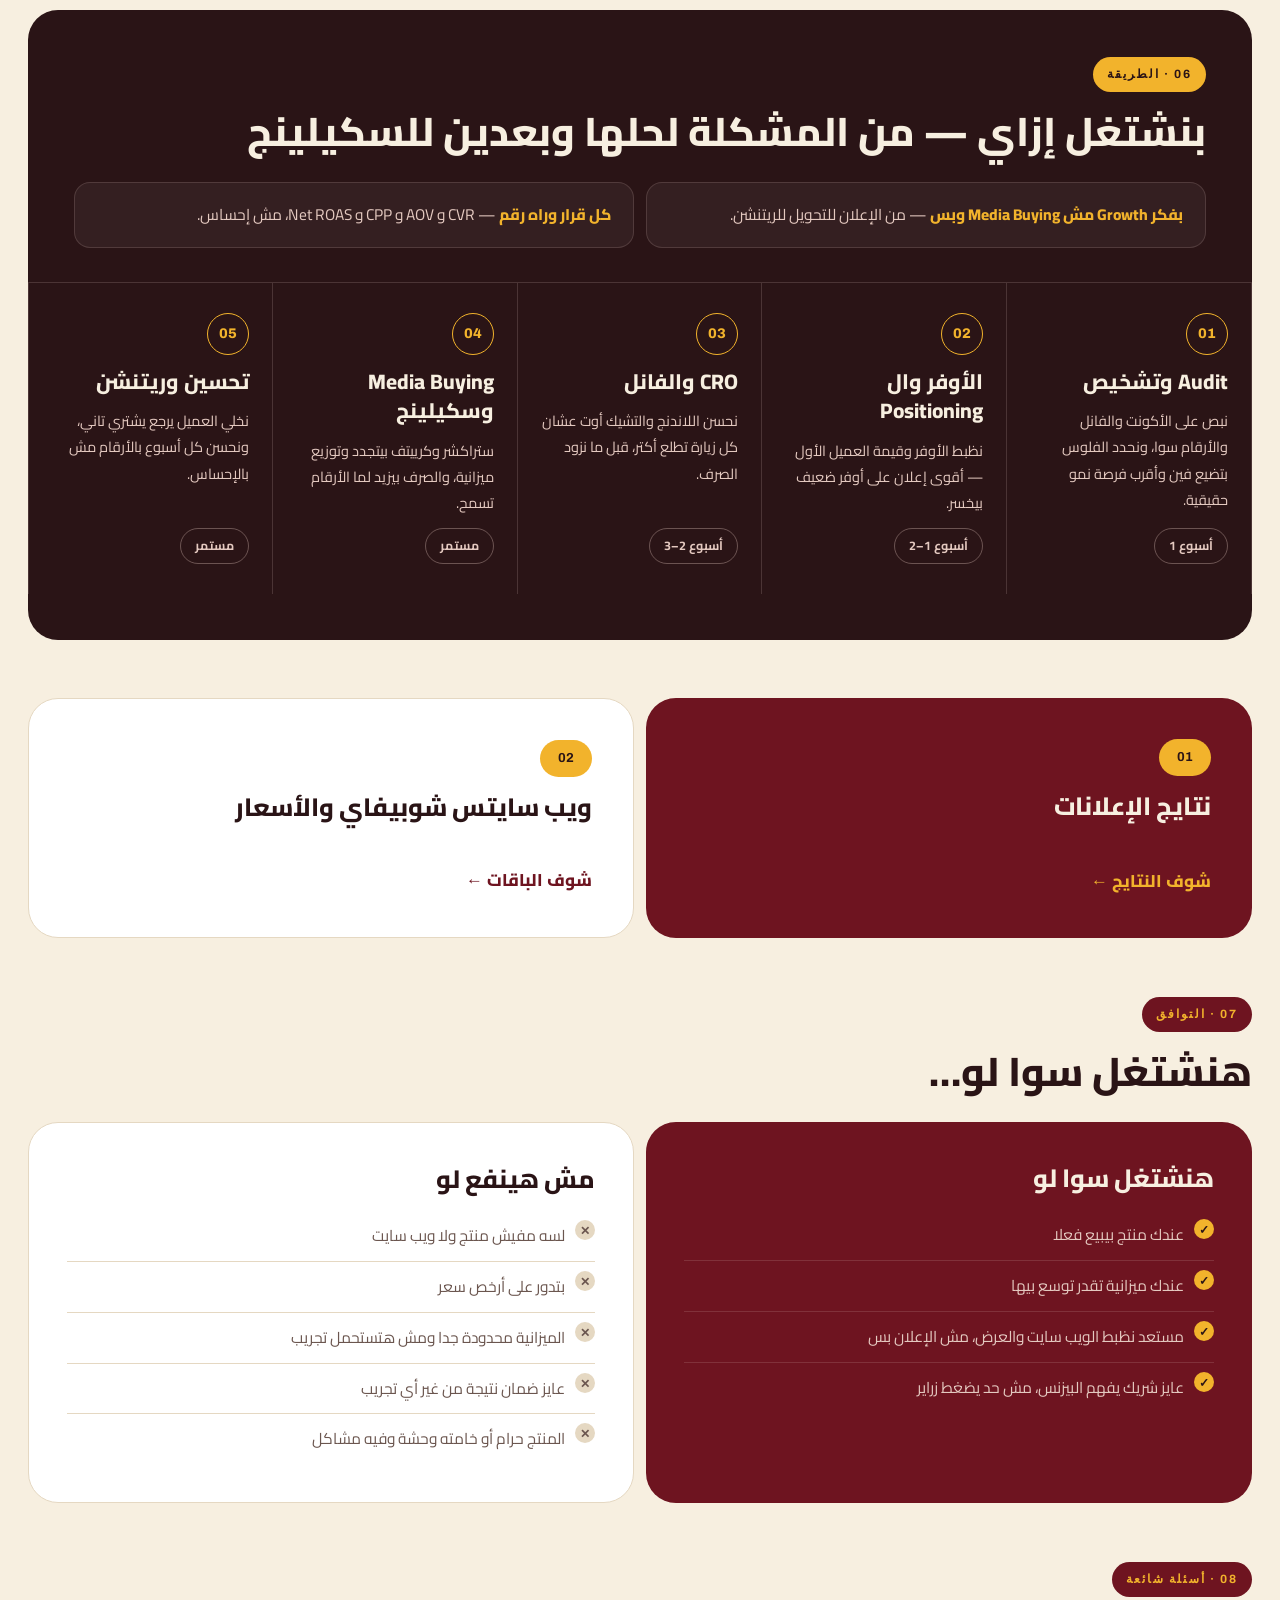
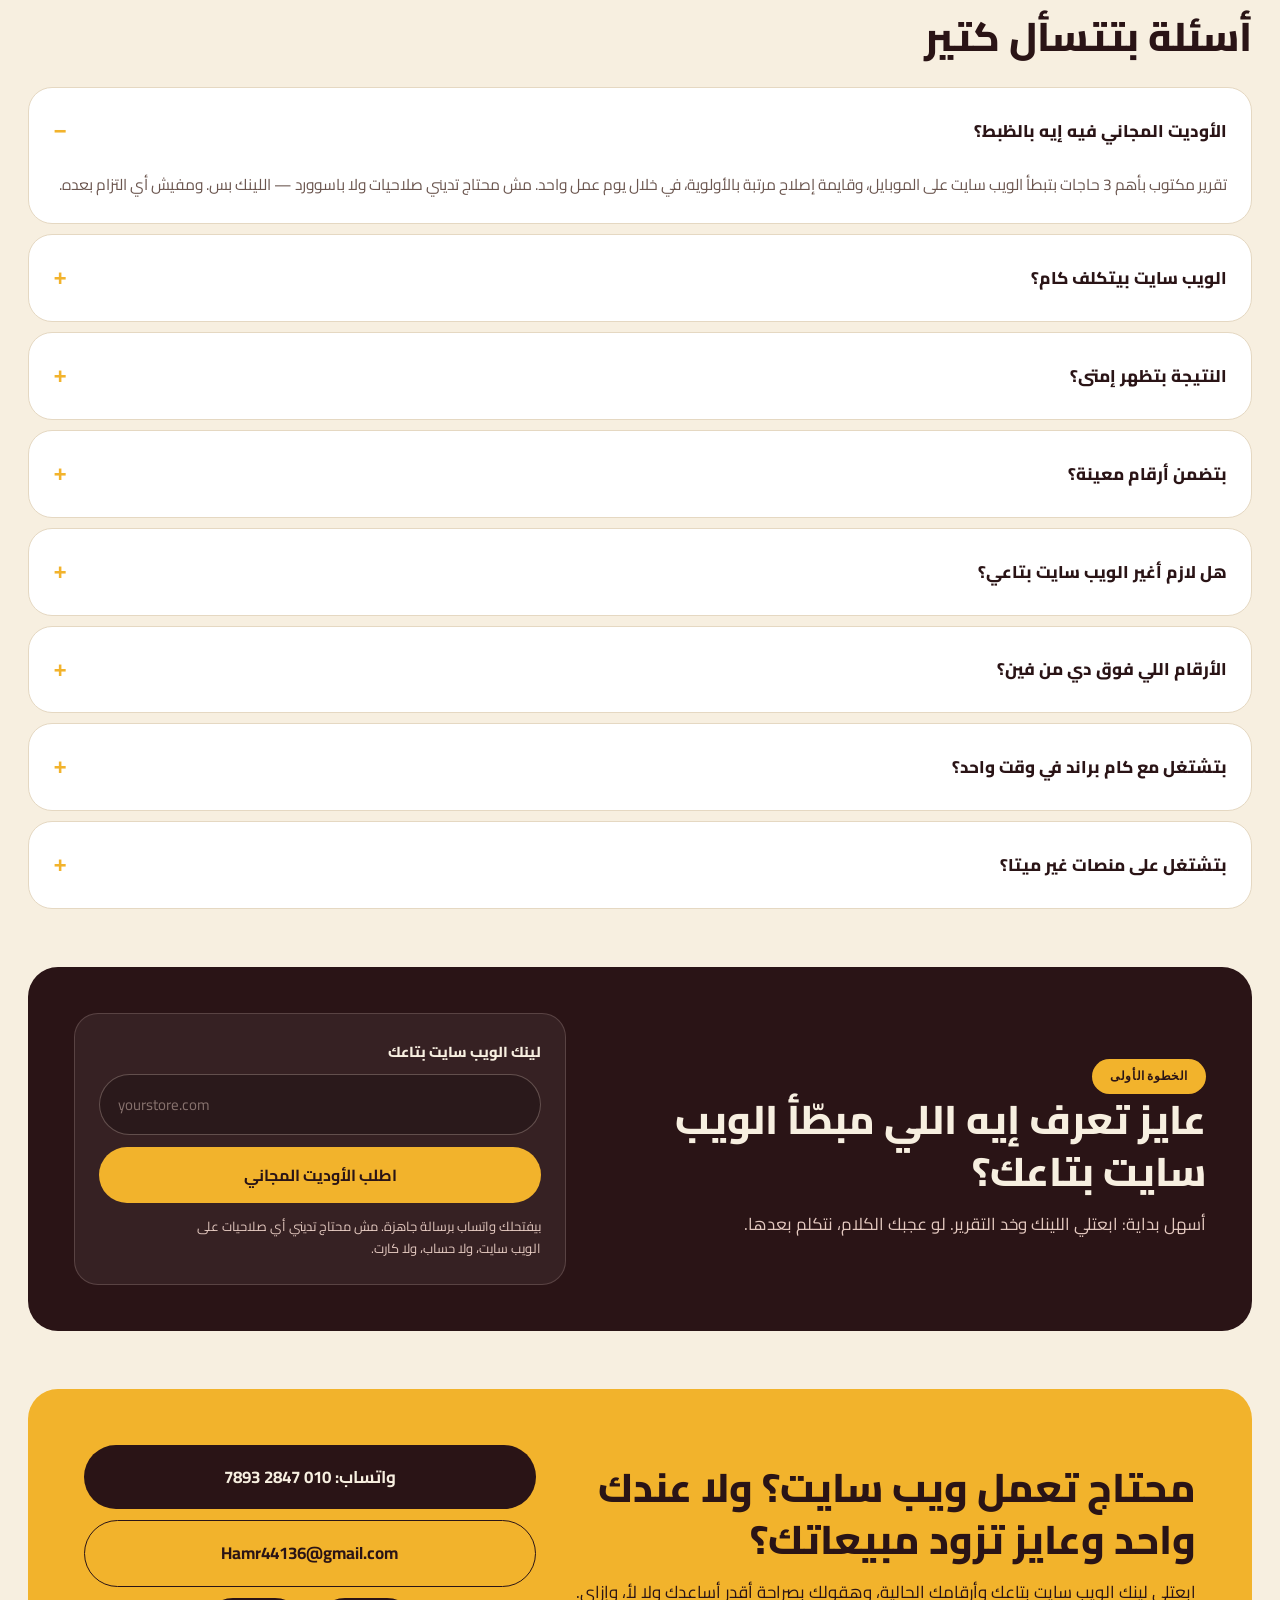
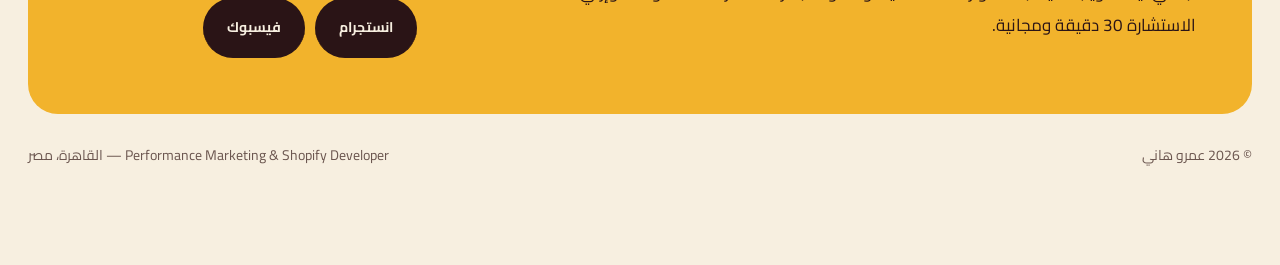
==== commit 3ec9c270: "Update index.html" ====
--- a/index.html
+++ b/index.html
@@ -3,10 +3,10 @@
 <head>
 <meta charset="utf-8">
 <meta name="viewport" content="width=device-width, initial-scale=1">
-<title>عمرو هاني — Performance Marketing & Shopify Developer</title>
-<meta name="description" content="بحول الميزانية لمبيعات فعلية مش لمشاهدات. إعلانات ميتا وبناء ويب سايتس شوبيفاي لبراندات الإي-كوميرس في مصر والخليج.">
-<meta property="og:title" content="عمرو هاني — Performance Marketing & Shopify Developer">
-<meta property="og:description" content="بحول الميزانية لمبيعات فعلية مش لمشاهدات. إعلانات ميتا وبناء ويب سايتس شوبيفاي لبراندات الإي-كوميرس في مصر والخليج.">
+<title>عمرو هاني — Performance Marketing &amp; Shopify Developer</title>
+<meta name="description" content="بحول الميزانية لمبيعات فعلية مش لمشاهدات. 15.1 مليون جنيه مبيعات متتبعة على ميتا، وبناء ويب سايتس شوبيفاي بتبيع.">
+<meta property="og:title" content="عمرو هاني — Performance Marketing &amp; Shopify Developer">
+<meta property="og:description" content="بحول الميزانية لمبيعات فعلية مش لمشاهدات. 15.1 مليون جنيه مبيعات متتبعة على ميتا، وبناء ويب سايتس شوبيفاي بتبيع.">
 <meta property="og:type" content="website">
 <link rel="preconnect" href="https://fonts.googleapis.com">
 <link rel="preconnect" href="https://fonts.gstatic.com" crossorigin>
@@ -23,12 +23,12 @@
         <li><a href="index.html" class="on">الرئيسية</a></li>
         <li><a href="media-buying.html">نتايج الإعلانات</a></li>
         <li><a href="stores.html">ويب سايتس شوبيفاي</a></li>
+        <li><a href="stores.html#packages">الباقات</a></li>
         <li><a href="index.html#services">الخدمات</a></li>
-        <li><a href="index.html#how">بنشتغل إزاي</a></li>
         <li><a href="index.html#contact">تواصل</a></li>
       </ul>
     </nav>
-    <a class="btn btn-gold" href="https://wa.me/201028477893">احجز استشارة مجانية</a>
+    <a class="btn btn-gold" href="index.html#audit">أوديت مجاني للسرعة</a>
   </div>
 </header>
 
@@ -42,11 +42,36 @@
       <p class="tagline">بحول الميزانية لمبيعات فعلية، مش لمشاهدات.</p>
       <p class="lede">أي حد يقدر يشغل إعلان. اللي بيفرق إن الويب سايت نفسه يكون مظبوط للبيع، والعرض يكون مغري، والأرقام تكون متتبعة صح. أنا بعمل التلاتة مع بعض — عشان كده الأرقام بتفرق.</p>
       <div class="cta">
-        <a class="btn btn-gold" href="https://wa.me/201028477893">احجز استشارة مجانية 30 دقيقة</a>
+        <a class="btn btn-gold" href="#audit">اطلب أوديت مجاني للسرعة</a>
         <a class="btn btn-out-light" href="media-buying.html">شوف النتايج</a>
       </div>
+      <div class="hstats">
+        <div><b>15.1M+</b><span>جنيه مبيعات متتبعة</span></div>
+        <div><b>9.7x</b><span>متوسط العائد على الإنفاق</span></div>
+        <div><b>9</b><span>ويب سايتس شوبيفاي</span></div>
+      </div>
     </div>
     <div class="hero-photo"><img src="assets/img/photo.jpg" alt="عمرو هاني"></div>
+  </section>
+
+  <section class="audit" id="audit">
+    <div>
+      <span class="pill">أوديت مجاني</span>
+      <h2>الويب سايت بتاعك بطيء على الموبايل؟ هقولك السبب في يوم.</h2>
+      <p>بعتلي اللينك، وأبعتلك تقرير مكتوب — مش سكرين شوت من أداة، كلام مفهوم تقدر تنفذه أو تدّيه لأي حد ينفذه.</p>
+      <ul>
+        <li>أهم 3 حاجات بتبطأ الويب سايت على الموبايل</li>
+        <li>قايمة إصلاح مرتبة من الأهم للأقل، وتقدير مكسب كل واحدة</li>
+        <li>خلال يوم عمل واحد</li>
+        <li>مجاني، ومن غير أي التزام بعده</li>
+      </ul>
+    </div>
+      <div class="aform">
+        <label for="au">لينك الويب سايت بتاعك</label>
+        <input id="au" type="text" inputmode="url" placeholder="yourstore.com">
+        <button class="btn btn-gold" type="button">اطلب الأوديت المجاني</button>
+        <p class="fine">بيفتحلك واتساب برسالة جاهزة. مش محتاج تديني أي صلاحيات على الويب سايت، ولا حساب، ولا كارت.</p>
+      </div>
   </section>
 
   <section class="big-stat" id="bigStat" style="padding-top:clamp(24px,3.4vw,44px)">
@@ -65,16 +90,172 @@
     </div>
   </section>
 
-  <div class="stats">
-    <div class="stat"><div class="num">4.64<small>M</small></div><span class="ltr">EGP revenue for a fashion brand in one month</span></div>
-    <div class="stat"><div class="num">13.2<small>x</small></div><span class="ltr">ROAS on 350K EGP ad spend</span></div>
-    <div class="stat"><div class="num">27.8<small>x</small></div><span class="ltr">Highest ROAS in a single day</span></div>
-    <div class="stat"><div class="num">9</div><span class="ltr">Shopify websites built or rebuilt</span></div>
+  <section id="track" style="padding-top:34px">
+    <div class="sec-head">
+      <span class="eyebrow">01 · الأرقام</span>
+      <h2>أرقام بتتكلم عن نفسها</h2>
+      <p>كل رقم تحت مأخوذ من مدير الإعلانات ومن لوحة الويب سايت زي ما هو. أسامي العملاء مستخبية.</p>
+    </div>
+
+  <div class="trk">
+    <div class="trk-item">
+      <div class="fig">15.1M+</div>
+      <div class="lbl">جنيه مبيعات متتبعة</div>
+      <div class="cap">مجموع اللي الإعلانات جابته على حسابين، من مايو لنوفمبر 2026</div>
+    </div>
+    <div class="trk-item">
+      <div class="fig">1.55M+</div>
+      <div class="lbl">جنيه إنفاق إعلاني متدار</div>
+      <div class="cap">على ميتا، في نفس الفترة</div>
+    </div>
+    <div class="trk-item">
+      <div class="fig">9.7x</div>
+      <div class="lbl">متوسط العائد على الإنفاق</div>
+      <div class="cap">محسوب على كل الفترات مع بعض · أعلى شهر كامل 13.2x</div>
+    </div>
+    <div class="trk-item">
+      <div class="fig">20,000+</div>
+      <div class="lbl">أوردر</div>
+      <div class="cap">مبيعات فعلية اتسجلت على الويب سايت، مش مشاهدات</div>
+    </div>
   </div>
 
+  </section>
+
+  <section id="work">
+    <div class="sec-head">
+      <span class="eyebrow">02 · الشغل</span>
+      <h2>حملات حقيقية. أرقام حقيقية.</h2>
+      <p>كل كارت فترة لوحدها — مش مجموع، ومش أحسن يوم.</p>
+    </div>
+    <div class="periods">
+      <article class="period dark">
+        <div class="ph">
+          <span class="pill tag">براند فاشون · ميتا · مبيعات</span>
+          <span class="when">8 – 31 مايو 2026</span>
+        </div>
+        <h3>بداية الحساب — 11.13x في أول 3 أسابيع</h3>
+        <div class="strip">
+        <div><b>1.52M</b><span>جنيه مبيعات</span></div>
+        <div><b>11.13x</b><span>عائد على الإنفاق</span></div>
+        <div><b>136.7K</b><span>جنيه إنفاق</span></div>
+        <div><b>1,720</b><span>أوردر</span></div>
+        </div>
+        <ul class="did">
+        <li>فتحت الحساب بحملتين بس: حملة تست وحملة كتالوج لكل المنتجات.</li>
+        <li>التست أخد أكبر جزء من الصرف لحد ما الفايزين بانوا — 1,109 أوردر بتكلفة 72.70 ج.م للأوردر.</li>
+        <li>حملة الكتالوج مشيت ورا بـ 8.85x عشان تمسك اللي شاف ومشتراش.</li>
+        </ul>
+        <div class="pshot"><img src="assets/img/ads-2026-05.jpg" alt="مدير الإعلانات — 8 إلى 31 مايو 2026" loading="lazy" onerror="this.closest('.pshot').remove()"></div>
+        <div class="srow"><span class="chip">متوسط الأوردر 883 ج.م</span><span class="chip">تحويل الويب سايت 3.56%</span><span class="chip">CTR 3.79%</span></div>
+      </article>
+      <article class="period">
+        <div class="ph">
+          <span class="pill tag">براند فاشون · ميتا · مبيعات</span>
+          <span class="when">يونيو 2026</span>
+        </div>
+        <h3>أحسن شهر — 4.64 مليون مبيعات بعائد 13.21x</h3>
+        <div class="strip">
+        <div><b>4.64M</b><span>جنيه مبيعات</span></div>
+        <div><b>13.21x</b><span>عائد على الإنفاق</span></div>
+        <div><b>350.8K</b><span>جنيه إنفاق</span></div>
+        <div><b>6,005</b><span>أوردر</span></div>
+        </div>
+        <ul class="did">
+        <li>نقلت كل فايز لحملة CBO لوحده، وزودت الصرف 2.5 ضعف عن مايو.</li>
+        <li>تكلفة الأوردر نزلت من 72.70 لـ 61.79 ج.م وأنا بزود الصرف، مش بقلله.</li>
+        <li>خمس حملات فوق 9x في نفس الشهر، وأعلى واحدة 14.24x.</li>
+        </ul>
+        <div class="pshot"><img src="assets/img/ads-2026-06.jpg" alt="مدير الإعلانات — يونيو 2026" loading="lazy" onerror="this.closest('.pshot').remove()"></div>
+        <div class="srow"><span class="chip">متوسط الأوردر 772 ج.م</span><span class="chip">تحويل الويب سايت 3.43%</span><span class="chip">CTR 5.04%</span></div>
+      </article>
+      <article class="period">
+        <div class="ph">
+          <span class="pill tag">براند فاشون · ميتا · مبيعات</span>
+          <span class="when">يوليو 2026</span>
+        </div>
+        <h3>شهر تجريب — العائد نزل، وده كان مقصود</h3>
+        <div class="strip">
+        <div><b>1.53M</b><span>جنيه مبيعات</span></div>
+        <div><b>8.01x</b><span>عائد على الإنفاق</span></div>
+        <div><b>191K</b><span>جنيه إنفاق</span></div>
+        <div><b>2,020</b><span>أوردر</span></div>
+        </div>
+        <ul class="did">
+        <li>دخلت اهتمامات وكرييتف جديد عشان أوسّع الجمهور قبل موسم الخريف.</li>
+        <li>التوسيع رفع تكلفة الأوردر لـ 97 ج.م والعائد نزل لـ 8.01 — ده التمن الطبيعي للتجريب.</li>
+        <li>وقفت اللي مش شغال بسرعة، وده اللي خلّى أغسطس يرجع فوق 11x.</li>
+        </ul>
+        <div class="pshot"><img src="assets/img/ads-2026-07.jpg" alt="مدير الإعلانات — يوليو 2026" loading="lazy" onerror="this.closest('.pshot').remove()"></div>
+        <div class="srow"><span class="chip">متوسط الأوردر 757 ج.م</span><span class="chip">تحويل الويب سايت 2.56%</span><span class="chip">CTR 5.05%</span></div>
+      </article>
+      <article class="period dark">
+        <div class="ph">
+          <span class="pill tag">براند فاشون · ميتا · مبيعات</span>
+          <span class="when">أغسطس 2026</span>
+        </div>
+        <h3>رجوع لـ 11.48x بعد شهر التجريب</h3>
+        <div class="strip">
+        <div><b>2.57M</b><span>جنيه مبيعات</span></div>
+        <div><b>11.48x</b><span>عائد على الإنفاق</span></div>
+        <div><b>224K</b><span>جنيه إنفاق</span></div>
+        <div><b>3,915</b><span>أوردر</span></div>
+        </div>
+        <ul class="did">
+        <li>رجعت على الكتالوج و CBO Scale بالفايزين اللي طلعوا من تجريب يوليو.</li>
+        <li>أحسن حملة نزّلت تكلفة الأوردر لـ 48.06 ج.م بعائد 14.13x.</li>
+        <li>أربع حملات فوق 10x في نفس الشهر.</li>
+        </ul>
+        <div class="pshot"><img src="assets/img/ads-2026-08.jpg" alt="مدير الإعلانات — أغسطس 2026" loading="lazy" onerror="this.closest('.pshot').remove()"></div>
+        <div class="srow"><span class="chip">متوسط الأوردر 656 ج.م</span><span class="chip">تحويل الويب سايت 3.85%</span><span class="chip">CTR 5.66%</span></div>
+      </article>
+      <article class="period">
+        <div class="ph">
+          <span class="pill tag">حساب تاني · ميتا · مبيعات</span>
+          <span class="when">أكتوبر 2026</span>
+        </div>
+        <h3>حساب أكبر — 403 ألف صرف في شهر واحد</h3>
+        <div class="strip">
+        <div><b>3.07M</b><span>جنيه مبيعات</span></div>
+        <div><b>7.61x</b><span>عائد على الإنفاق</span></div>
+        <div><b>403.4K</b><span>جنيه إنفاق</span></div>
+        <div><b>4,335</b><span>أوردر</span></div>
+        </div>
+        <ul class="did">
+        <li>حساب تاني أكبر، 215 حملة، و4.89 مليون ظهور في الشهر.</li>
+        <li>نفس الستراكشر: كتالوج + تست، والصرف بيتنقل للي بيجيب أوردرات.</li>
+        <li>حملة التست لوحدها 2,221 أوردر بـ 1.63 مليون مبيعات.</li>
+        </ul>
+        <div class="pshot"><img src="assets/img/ads-2026-10.jpg" alt="مدير الإعلانات — أكتوبر 2026" loading="lazy" onerror="this.closest('.pshot').remove()"></div>
+        <div class="srow"><span class="chip">متوسط الأوردر 708 ج.م</span><span class="chip">تحويل الويب سايت 2.91%</span><span class="chip">4.89 مليون ظهور</span></div>
+      </article>
+      <article class="period">
+        <div class="ph">
+          <span class="pill tag">حساب تاني · ميتا · مبيعات</span>
+          <span class="when">1 – 15 نوفمبر 2026</span>
+        </div>
+        <h3>نص شهر — 1.81 مليون مبيعات</h3>
+        <div class="strip">
+        <div><b>1.81M</b><span>جنيه مبيعات</span></div>
+        <div><b>7.25x</b><span>عائد على الإنفاق</span></div>
+        <div><b>250.1K</b><span>جنيه إنفاق</span></div>
+        <div><b>2,360</b><span>أوردر</span></div>
+        </div>
+        <ul class="did">
+        <li>نص شهر بس، 250 ألف صرف و2.86 مليون ظهور.</li>
+        <li>حملة الكتالوج بعائد 7.12x وحملة التست 7.56x، والاتنين شغالين مع بعض.</li>
+        <li>متوسط الأوردر طلع من 708 لـ 769 ج.م.</li>
+        </ul>
+        <div class="pshot"><img src="assets/img/ads-2026-11.jpg" alt="مدير الإعلانات — 1 إلى 15 نوفمبر 2026" loading="lazy" onerror="this.closest('.pshot').remove()"></div>
+        <div class="srow"><span class="chip">متوسط الأوردر 769 ج.م</span><span class="chip">تحويل الويب سايت 2.79%</span><span class="chip">2.86 مليون ظهور</span></div>
+      </article>
+    </div>
+    <p class="note">دي أكبر 6 فترات. فيه كمان 8 كيس ستاديز وحملات رسايل في 11 مجال في <a href="media-buying.html" style="color:var(--wine);font-weight:800;border-bottom:2px solid var(--mustard)">صفحة نتايج الإعلانات</a>.</p>
+  </section>
+
   <section id="about">
     <div class="sec-head">
-      <span class="eyebrow">01 · أنا مين</span>
+      <span class="eyebrow">03 · أنا مين</span>
       <h2>مش بظبط الكامبين وبس — بظبط الطريق اللي العميل ماشي فيه كله</h2>
     </div>
     <div class="about">
@@ -91,7 +272,7 @@
 
   <section id="services">
     <div class="sec-head">
-      <span class="eyebrow">02 · الخدمات</span>
+      <span class="eyebrow">04 · الخدمات</span>
       <h2>أنا هعمل إيه في البيزنس بالظبط</h2>
       <p>مش كلام عام. دي الحاجات اللي هتتسلم فعلا.</p>
     </div>
@@ -155,11 +336,61 @@
     </div>
   </section>
 
+  <section id="speed">
+    <div class="sec-head">
+      <span class="eyebrow">السرعة</span>
+      <h2>السرعة و Core Web Vitals</h2>
+      <p>جوجل بيقيس تلات أرقام، ولو الويب سايت فوقهم بتخسر في التصنيف وفي البيع. بقيس قبل وبعد، وبسلمك الأرقام مكتوبة.</p>
+    </div>
+    <div class="cwv">
+      <div>
+        <b>LCP ≤ 2.5s</b>
+        <i>أكبر حاجة في الشاشة تظهر بسرعة</i>
+        <span>لو صورة المنتج بتاخد 5 ثواني، نص الناس مشيت قبل ما تشوفها.</span>
+      </div>
+      <div>
+        <b>INP ≤ 200ms</b>
+        <i>الصفحة ترد عليك فورا لما تدوس</i>
+        <span>ده اللي بيخلي العميل يحس إن الويب سايت سلس مش بيهنج.</span>
+      </div>
+      <div>
+        <b>CLS ≤ 0.1</b>
+        <i>الصفحة متنطش وانت بتقرا</i>
+        <span>لو الزراير بتتحرك، العميل بيدوس غلط وبيزهق.</span>
+      </div>
+    </div>
+  </section>
+
+  <section id="why">
+    <div class="sec-head">
+      <span class="eyebrow">05 · ليه أنا</span>
+      <h2>ليه تشتغل مع شخص مش أجنسي</h2>
+    </div>
+    <div class="why">
+      <div>
+        <h4>بتتكلم معايا أنا</h4>
+        <p>مفيش أكونت مانجر بينقل كلامك لحد تاني. اللي بتشوف شغله هو اللي بيرد عليك.</p>
+      </div>
+      <div>
+        <h4>مفيش هامش أجنسي</h4>
+        <p>فلوسك بتروح في الشغل نفسه وفي الميزانية، مش في مكتب وفريق مبيعات.</p>
+      </div>
+      <div>
+        <h4>الويب سايت بيفضل شغال</h4>
+        <p>بشتغل على نسخة تجريبية من الثيم، والعملاء بيشتروا عادي طول ما أنا بعدل.</p>
+      </div>
+      <div>
+        <h4>تسليم مكتوب</h4>
+        <p>في الآخر بتاخد شرح مكتوب بكل اللي اتعمل وإزاي تشغله لوحدك، مش بتفضل مربوط بيا.</p>
+      </div>
+    </div>
+  </section>
+
   <section id="how">
     <div class="how">
       <div class="inner">
         <div class="sec-head">
-          <span class="eyebrow">03 · الطريقة</span>
+          <span class="eyebrow">06 · الطريقة</span>
           <h2>بنشتغل إزاي — من المشكلة لحلها وبعدين للسكيلينج</h2>
         </div>
         <div class="principles">
@@ -209,17 +440,17 @@
         <h3>نتايج الإعلانات</h3>
         <span class="go">شوف النتايج ←</span>
       </a>
-      <a class="big alt" href="stores.html">
+      <a class="big alt" href="stores.html#packages">
         <span class="pill">02</span>
-        <h3>ويب سايتس شوبيفاي</h3>
-        <span class="go">شوف الويب سايتس ←</span>
+        <h3>ويب سايتس شوبيفاي والأسعار</h3>
+        <span class="go">شوف الباقات ←</span>
       </a>
     </div>
   </section>
 
   <section id="fit">
     <div class="sec-head">
-      <span class="eyebrow">04 · التوافق</span>
+      <span class="eyebrow">07 · التوافق</span>
       <h2>هنشتغل سوا لو…</h2>
     </div>
     <div class="fit">
@@ -247,16 +478,34 @@
 
   <section id="faq">
     <div class="sec-head">
-      <span class="eyebrow">05 · أسئلة شائعة</span>
+      <span class="eyebrow">08 · أسئلة شائعة</span>
       <h2>أسئلة بتتسأل كتير</h2>
     </div>
     <div class="faq">
-      <details open><summary>النتيجة بتظهر إمتى؟</summary><p>أول أسبوع بيكون تجريب، والأرقام بتبدأ تستقر من الأسبوع التاني للتالت. اللي بيقولك نتيجة مضمونة من أول يوم بيضحك عليك.</p></details>
+      <details open><summary>الأوديت المجاني فيه إيه بالظبط؟</summary><p>تقرير مكتوب بأهم 3 حاجات بتبطأ الويب سايت على الموبايل، وقايمة إصلاح مرتبة بالأولوية، في خلال يوم عمل واحد. مش محتاج تديني صلاحيات ولا باسوورد — اللينك بس. ومفيش أي التزام بعده.</p></details>
+      <details><summary>الويب سايت بيتكلف كام؟</summary><p>ويب سايت جديد بيبدأ من 7,000 جنيه، والسعر النهائي على حسب التخصيصات. بقولك الرقم كامل قبل ما نبدأ، من غير مفاجآت. <a href="stores.html#packages" style="color:var(--wine);font-weight:800">شوف الباقات</a>.</p></details>
+      <details><summary>النتيجة بتظهر إمتى؟</summary><p>أول أسبوع بيكون تجريب، والأرقام بتبدأ تستقر من الأسبوع التاني للتالت. اللي بيقولك نتيجة مضمونة من أول يوم بيضحك عليك.</p></details>
       <details><summary>بتضمن أرقام معينة؟</summary><p>لأ، ومحدش أمين هيضمنلك. اللي بضمنه إن كل قرار وراه رقم، ولو حاجة مش شغالة بوقفها بسرعة قبل ما تاكل ميزانية.</p></details>
       <details><summary>هل لازم أغير الويب سايت بتاعي؟</summary><p>مش شرط. بس لو الصفحة مش مظبوطة، الإعلان هيدفع فلوس في زيارة مش هتتحول لأوردر. بقولك رأيي بصراحة بعد ما أبص.</p></details>
+      <details><summary>الأرقام اللي فوق دي من فين؟</summary><p>كلها من مدير الإعلانات ومن لوحة الويب سايت زي ما هي، في الفترة من مايو لنوفمبر 2026 على حسابين. أسامي البراندات والحملات مستخبية لأسباب خصوصية، والصور متاحة في المكالمة.</p></details>
       <details><summary>بتشتغل مع كام براند في وقت واحد؟</summary><p>عدد محدود، عشان كل واحد ياخد وقته ومتابعة حقيقية مش تقرير آلي.</p></details>
-      <details><summary>الاستشارة المجانية فيها إيه؟</summary><p>30 دقيقة أبص فيها على الويب سايت بتاعك وحساب الإعلانات والأرقام، وأقولك إيه اللي بيضيع فلوس دلوقتي وأقرب فرصة نمو — وأقدر أساعدك ولا لأ.</p></details>
       <details><summary>بتشتغل على منصات غير ميتا؟</summary><p>شغلي الأساسي على ميتا (فيسبوك وانستجرام)، وده اللي أرقامي كلها منه. لو محتاج منصة تانية بقولك من الأول.</p></details>
+    </div>
+  </section>
+
+  <section>
+    <div class="audit" style="margin-top:0">
+      <div>
+        <span class="pill">الخطوة الأولى</span>
+        <h2>عايز تعرف إيه اللي مبطّأ الويب سايت بتاعك؟</h2>
+        <p>أسهل بداية: ابعتلي اللينك وخد التقرير. لو عجبك الكلام، نتكلم بعدها.</p>
+      </div>
+      <div class="aform">
+        <label for="au2">لينك الويب سايت بتاعك</label>
+        <input id="au2" type="text" inputmode="url" placeholder="yourstore.com">
+        <button class="btn btn-gold" type="button">اطلب الأوديت المجاني</button>
+        <p class="fine">بيفتحلك واتساب برسالة جاهزة. مش محتاج تديني أي صلاحيات على الويب سايت، ولا حساب، ولا كارت.</p>
+      </div>
     </div>
   </section>
 
--- a/assets/site.css
+++ b/assets/site.css
@@ -353,3 +353,136 @@
   html{scroll-behavior:auto}
   .sec-head h2,.hero h1,.page-head h1,.stat,.kpi{opacity:1;transform:none;transition:none}
 }
+
+/* ============================================================
+   الإضافات الجديدة — الأرقام، الأوديت، السرعة، الباقات
+   ============================================================ */
+
+/* ---------- Track record — شريط الأرقام الكبير ---------- */
+.trk{display:grid;grid-template-columns:repeat(4,1fr);gap:12px}
+.trk-item{background:var(--white);border:1px solid var(--cream-line);border-radius:var(--r-md);padding:26px}
+.trk-item .fig{font-family:Archivo,sans-serif;font-weight:800;font-size:clamp(34px,4.4vw,58px);
+  color:var(--wine);line-height:1;direction:ltr;unicode-bidi:isolate;font-variant-numeric:tabular-nums}
+.trk-item .lbl{font-weight:800;font-size:15.5px;margin-top:12px}
+.trk-item .cap{color:var(--muted);font-size:13.5px;margin-top:4px;line-height:1.7}
+@media(max-width:900px){.trk{grid-template-columns:repeat(2,1fr)}}
+@media(max-width:520px){.trk{grid-template-columns:1fr}}
+
+/* ---------- كارت فترة — كيس ستادي بالأرقام ---------- */
+.periods{display:flex;flex-direction:column;gap:12px}
+.period{background:var(--white);border:1px solid var(--cream-line);border-radius:var(--r-lg);
+  padding:clamp(24px,3vw,36px)}
+.period.dark{background:var(--wine);border-color:var(--wine);color:var(--cream)}
+.period .ph{display:flex;flex-wrap:wrap;align-items:center;gap:10px;margin-bottom:14px}
+.period .tag{background:var(--mustard);color:var(--wine-deep)}
+.period .when{font-size:13px;font-weight:700;color:var(--muted)}
+.period.dark .when{color:var(--muted-dark)}
+.strip{display:grid;grid-template-columns:repeat(4,1fr);gap:1px;background:var(--cream-line);
+  border:1px solid var(--cream-line);border-radius:var(--r-md);overflow:hidden;margin:16px 0}
+.period.dark .strip{background:rgba(228,201,192,.22);border-color:rgba(228,201,192,.22)}
+.strip > div{background:var(--white);padding:18px 16px}
+.period.dark .strip > div{background:var(--wine)}
+.strip b{display:block;font-family:Archivo,sans-serif;font-weight:800;
+  font-size:clamp(21px,2.5vw,33px);color:var(--wine);line-height:1.1;direction:ltr;unicode-bidi:isolate}
+.period.dark .strip b{color:var(--mustard)}
+.strip span{display:block;font-size:12.5px;color:var(--muted);margin-top:6px;line-height:1.6}
+.period.dark .strip span{color:var(--muted-dark)}
+.did{list-style:none;margin:0;padding:0}
+.did li{padding:9px 0;padding-inline-start:18px;position:relative;font-size:15.5px;color:var(--muted);line-height:1.8}
+.period.dark .did li{color:var(--muted-dark)}
+.did li::before{content:"";position:absolute;inset-inline-start:0;top:1.1em;width:6px;height:6px;
+  border-radius:50%;background:var(--mustard)}
+.srow{display:flex;flex-wrap:wrap;gap:8px;margin-top:14px}
+.chip{border:1px solid var(--cream-line);border-radius:999px;padding:6px 14px;font-size:13px;
+  font-weight:700;color:var(--muted)}
+.period.dark .chip{border-color:rgba(228,201,192,.3);color:var(--muted-dark)}
+.note{color:var(--muted);font-size:13.5px;margin-top:14px;line-height:1.8}
+@media(max-width:700px){.strip{grid-template-columns:repeat(2,1fr)}}
+
+/* ---------- الأوديت المجاني ---------- */
+.audit{margin-top:14px;border-radius:var(--r-lg);background:var(--wine-deep);color:var(--cream);
+  padding:clamp(26px,3.6vw,46px);display:grid;grid-template-columns:1.1fr .9fr;
+  gap:clamp(22px,3vw,42px);align-items:center}
+.audit h2{color:var(--cream)}
+.audit > div > p{color:var(--muted-dark);margin-top:10px;max-width:50ch}
+.audit .pill{background:var(--mustard);color:var(--wine-deep);font-family:Archivo,sans-serif;
+  letter-spacing:.6px;font-size:12px}
+.audit ul{list-style:none;margin:16px 0 0;padding:0}
+.audit li{padding:8px 0;padding-inline-start:28px;position:relative;color:var(--muted-dark);
+  font-size:15.5px;line-height:1.8}
+.audit li::before{content:"✓";position:absolute;inset-inline-start:0;top:10px;width:20px;height:20px;
+  border-radius:50%;background:var(--mustard);color:var(--wine-deep);display:grid;place-items:center;
+  font-size:12px;font-weight:800}
+.aform{background:rgba(255,255,255,.06);border:1px solid rgba(228,201,192,.2);
+  border-radius:var(--r-md);padding:24px}
+.aform label{display:block;font-weight:800;font-size:14.5px;margin-bottom:8px}
+.aform input{width:100%;padding:15px 18px;border-radius:999px;border:1.5px solid rgba(228,201,192,.3);
+  background:rgba(0,0,0,.22);color:var(--cream);font-family:inherit;font-size:15px;
+  direction:ltr;text-align:start}
+.aform input::placeholder{color:rgba(228,201,192,.5)}
+.aform .btn{width:100%;margin-top:12px}
+.aform .fine{color:var(--muted-dark);font-size:13px;margin-top:12px;line-height:1.75}
+@media(max-width:860px){.audit{grid-template-columns:1fr}}
+
+/* ---------- السرعة و Core Web Vitals ---------- */
+.cwv{display:grid;grid-template-columns:repeat(3,1fr);gap:12px}
+.cwv > div{background:var(--white);border:1px solid var(--cream-line);border-radius:var(--r-md);padding:24px}
+.cwv b{display:block;font-family:Archivo,sans-serif;font-size:clamp(24px,2.8vw,34px);
+  font-weight:800;color:var(--wine);direction:ltr;unicode-bidi:isolate;line-height:1.1}
+.cwv i{display:block;font-style:normal;font-weight:800;font-size:15.5px;margin-top:10px}
+.cwv span{display:block;color:var(--muted);font-size:14.5px;margin-top:4px;line-height:1.75}
+@media(max-width:760px){.cwv{grid-template-columns:1fr}}
+
+/* ---------- ليه فريلانسر ---------- */
+.why{display:grid;grid-template-columns:repeat(4,1fr);gap:12px}
+.why > div{background:var(--white);border:1px solid var(--cream-line);border-radius:var(--r-md);padding:26px}
+.why h4{font-size:17px;margin-bottom:8px}
+.why p{color:var(--muted);font-size:15px;line-height:1.8}
+@media(max-width:980px){.why{grid-template-columns:1fr 1fr}}
+@media(max-width:560px){.why{grid-template-columns:1fr}}
+
+/* ---------- الباقات ---------- */
+.pkgs{display:grid;grid-template-columns:repeat(3,1fr);gap:12px;align-items:stretch}
+.pkg{background:var(--white);border:1px solid var(--cream-line);border-radius:var(--r-lg);
+  padding:clamp(26px,2.8vw,34px);display:flex;flex-direction:column;gap:14px;position:relative}
+.pkg.hot{background:var(--wine);border-color:var(--wine);color:var(--cream)}
+.pkg.hot .who,.pkg.hot li{color:var(--muted-dark)}
+.pkg .flag{position:absolute;top:0;inset-inline-end:26px;background:var(--mustard);color:var(--wine-deep);
+  font-size:12px;font-weight:800;padding:6px 14px;border-radius:0 0 12px 12px}
+.pkg h3{margin:0}
+.pkg .who{color:var(--muted);font-size:14.5px;line-height:1.75}
+.pkg .price{font-family:Archivo,sans-serif;font-weight:800;font-size:clamp(28px,3.2vw,40px);
+  color:var(--wine);line-height:1.1;direction:ltr;unicode-bidi:isolate}
+.pkg.hot .price{color:var(--mustard)}
+.pkg .price.txt{font-family:Cairo,sans-serif;font-size:clamp(21px,2.1vw,26px);direction:rtl;line-height:1.4}
+.pkg .price small{font-family:Cairo,sans-serif;font-size:14.5px;font-weight:700;color:var(--muted);
+  display:block;margin-top:8px;direction:rtl;line-height:1.7}
+.pkg.hot .price small{color:var(--muted-dark)}
+.pkg ul{list-style:none;margin:0;padding:10px 0 0;border-top:1px solid var(--cream-line)}
+.pkg.hot ul{border-color:rgba(228,201,192,.22)}
+.pkg li{padding:9px 0;padding-inline-start:26px;position:relative;font-size:15px;color:var(--muted);line-height:1.75}
+.pkg li::before{content:"✓";position:absolute;inset-inline-start:0;top:11px;width:18px;height:18px;
+  border-radius:50%;background:var(--mustard);color:var(--wine-deep);display:grid;place-items:center;
+  font-size:11px;font-weight:800}
+.pkg .btn{margin-top:auto}
+@media(max-width:980px){.pkgs{grid-template-columns:1fr}}
+
+/* ---------- مشمول مع كل ويب سايت ---------- */
+.incl{background:var(--mustard);color:var(--wine-deep);border-radius:var(--r-lg);
+  padding:clamp(26px,3vw,40px);display:grid;grid-template-columns:repeat(3,1fr);gap:24px}
+.incl h4{font-size:17.5px;margin-bottom:6px}
+.incl p{font-size:14.5px;line-height:1.8}
+@media(max-width:860px){.incl{grid-template-columns:1fr}}
+
+/* ---------- ستاتس صغيرة في رأس الصفحة ---------- */
+.hstats{display:flex;flex-wrap:wrap;gap:28px;margin-top:22px}
+.hstats > div{display:flex;flex-direction:column}
+.hstats b{font-family:Archivo,sans-serif;font-weight:800;font-size:30px;color:var(--mustard);
+  direction:ltr;unicode-bidi:isolate;line-height:1.1}
+.hstats span{font-size:13.5px;color:var(--muted-dark);margin-top:4px}
+
+/* ---------- سكرين شوت داخل كارت الفترة ---------- */
+.pshot{margin-top:16px;border-radius:var(--r-md);overflow:hidden;border:1px solid var(--cream-line);
+  cursor:zoom-in;background:#F0E8D8}
+.period.dark .pshot{border-color:rgba(228,201,192,.25);background:var(--wine-soft)}
+.pshot img{width:100%;display:block}
